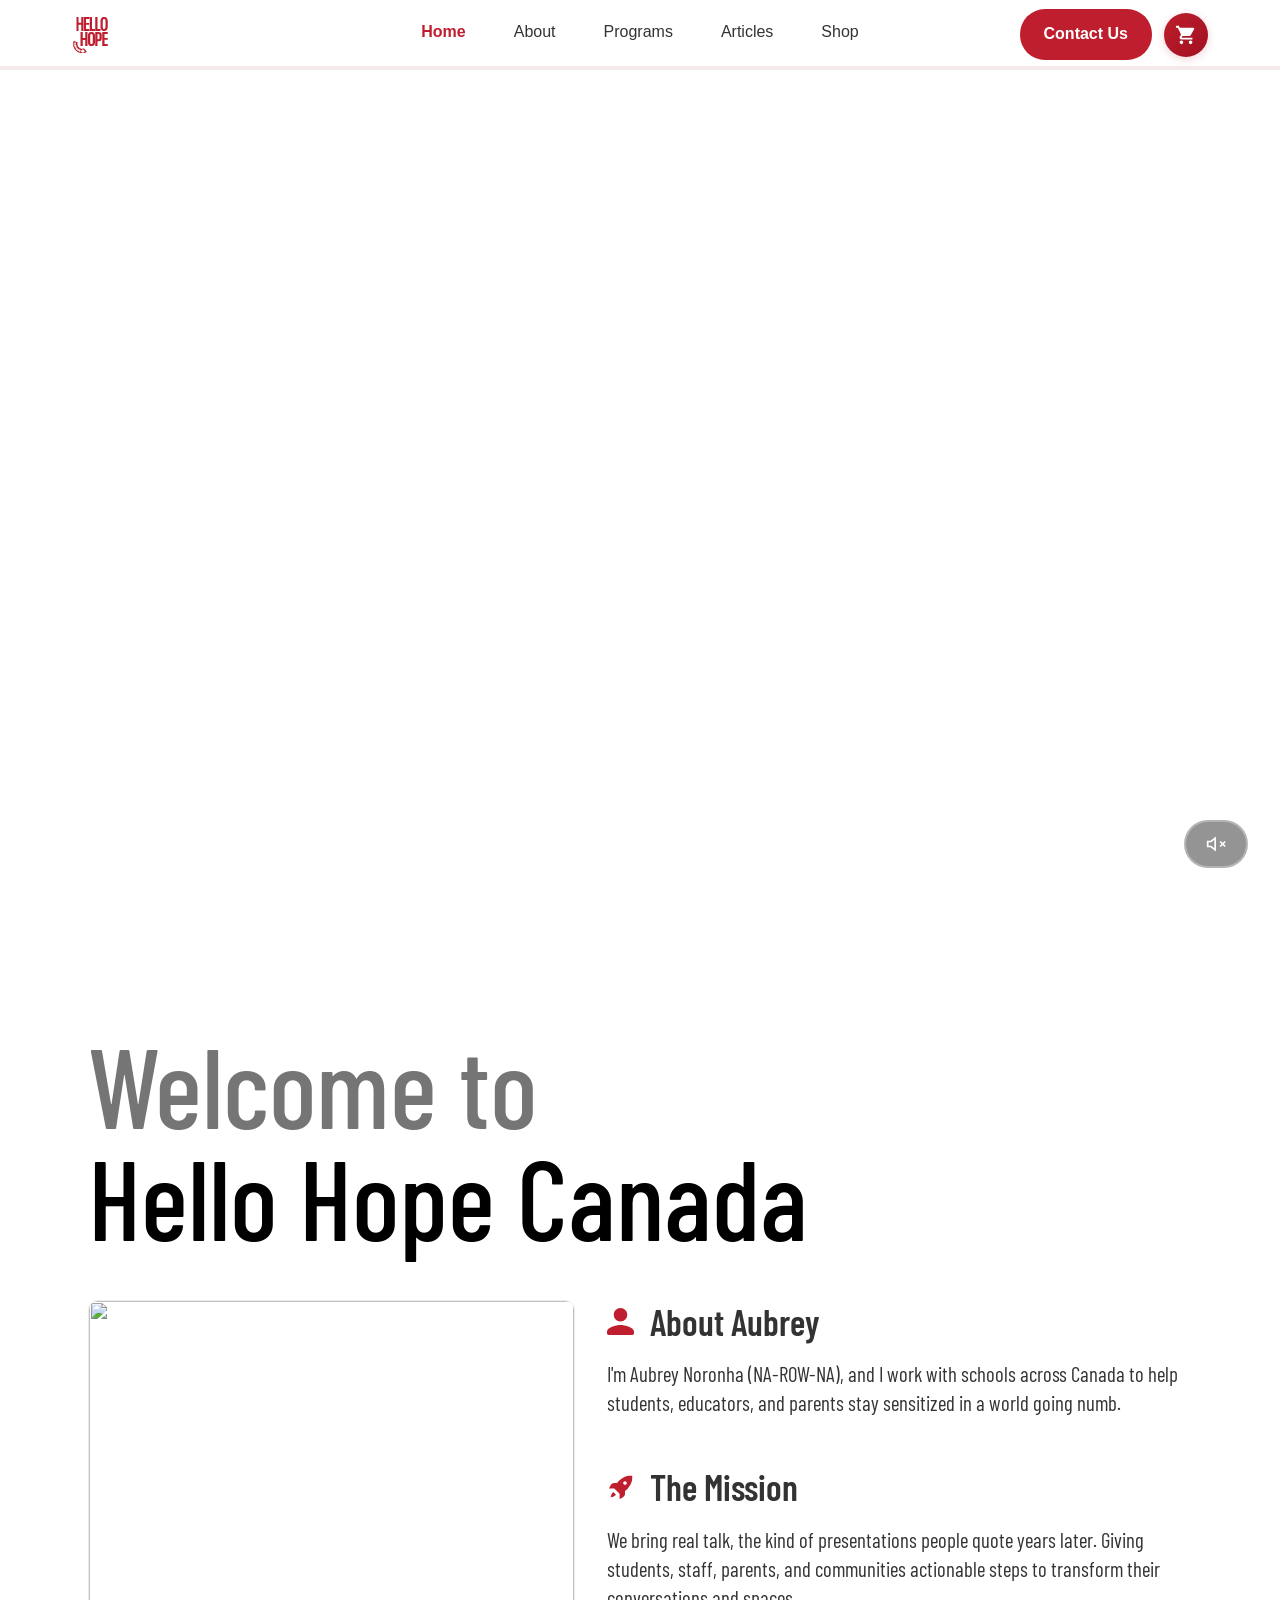
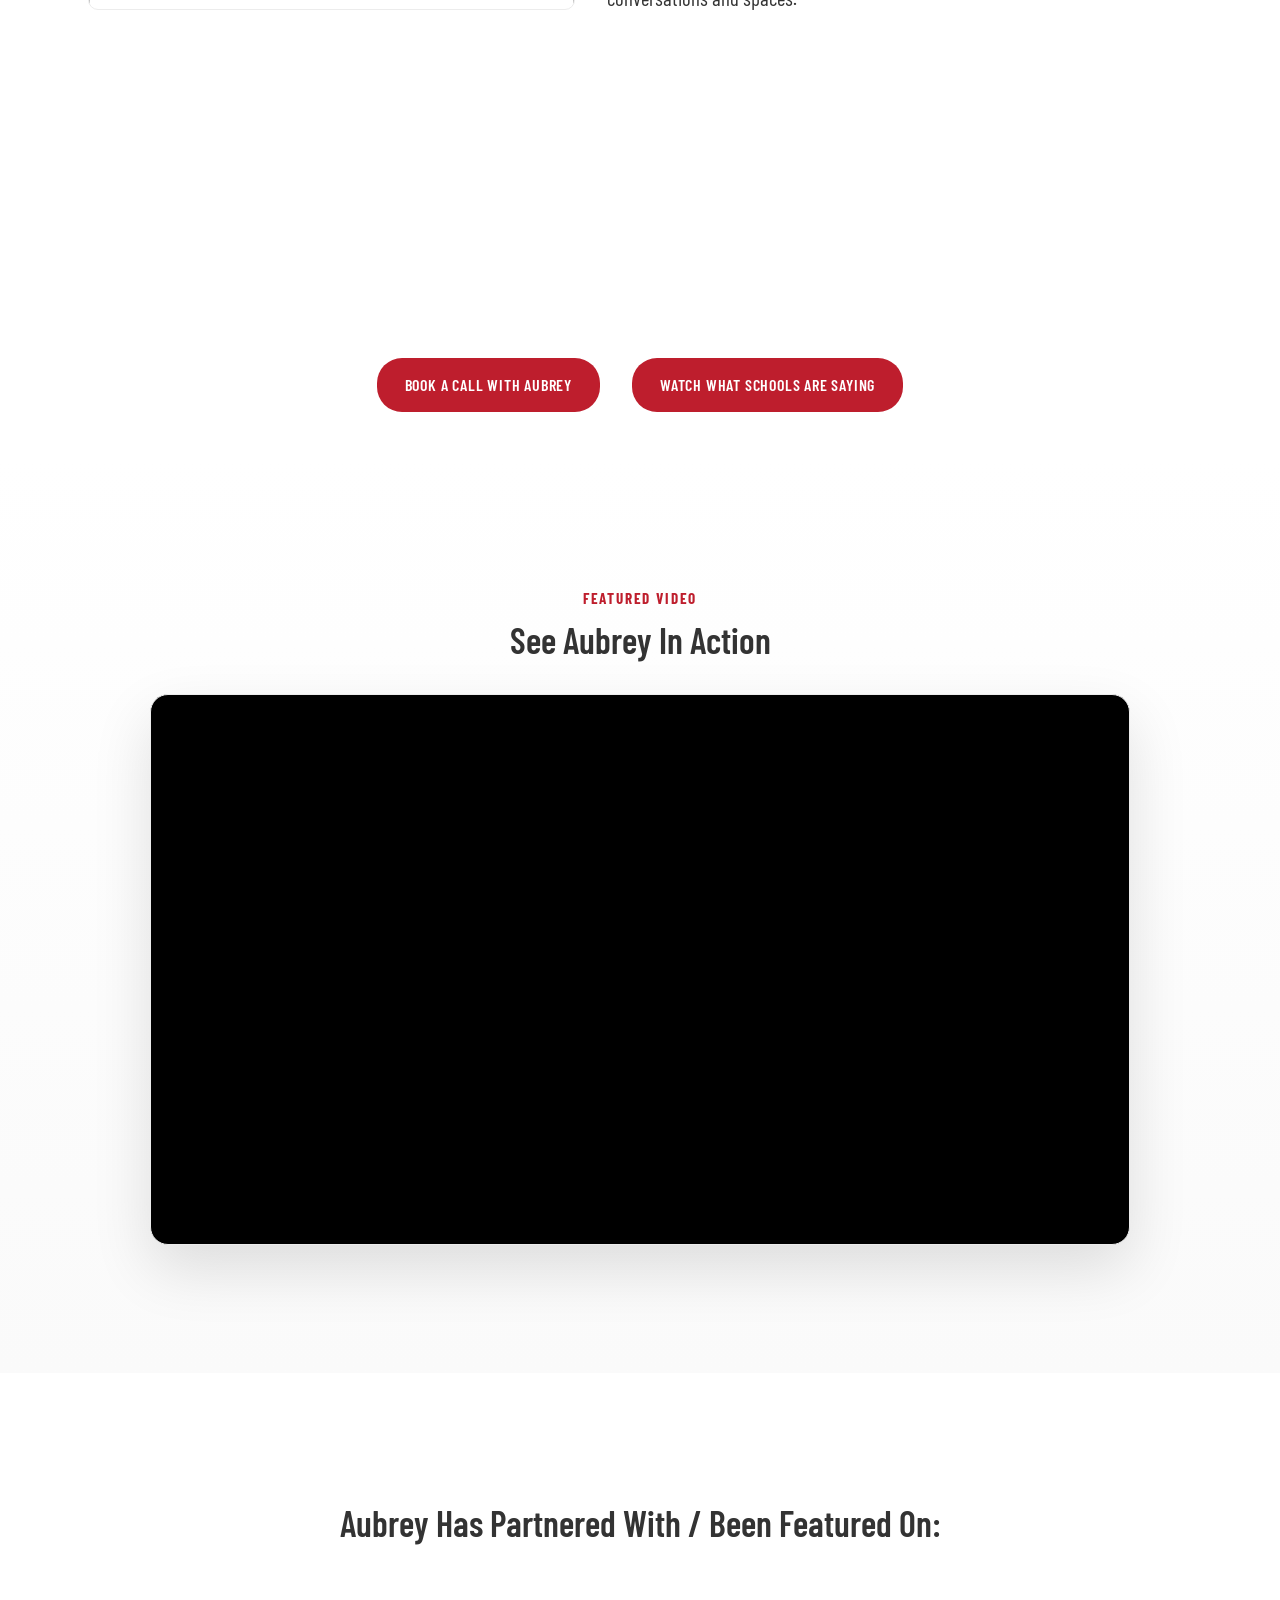
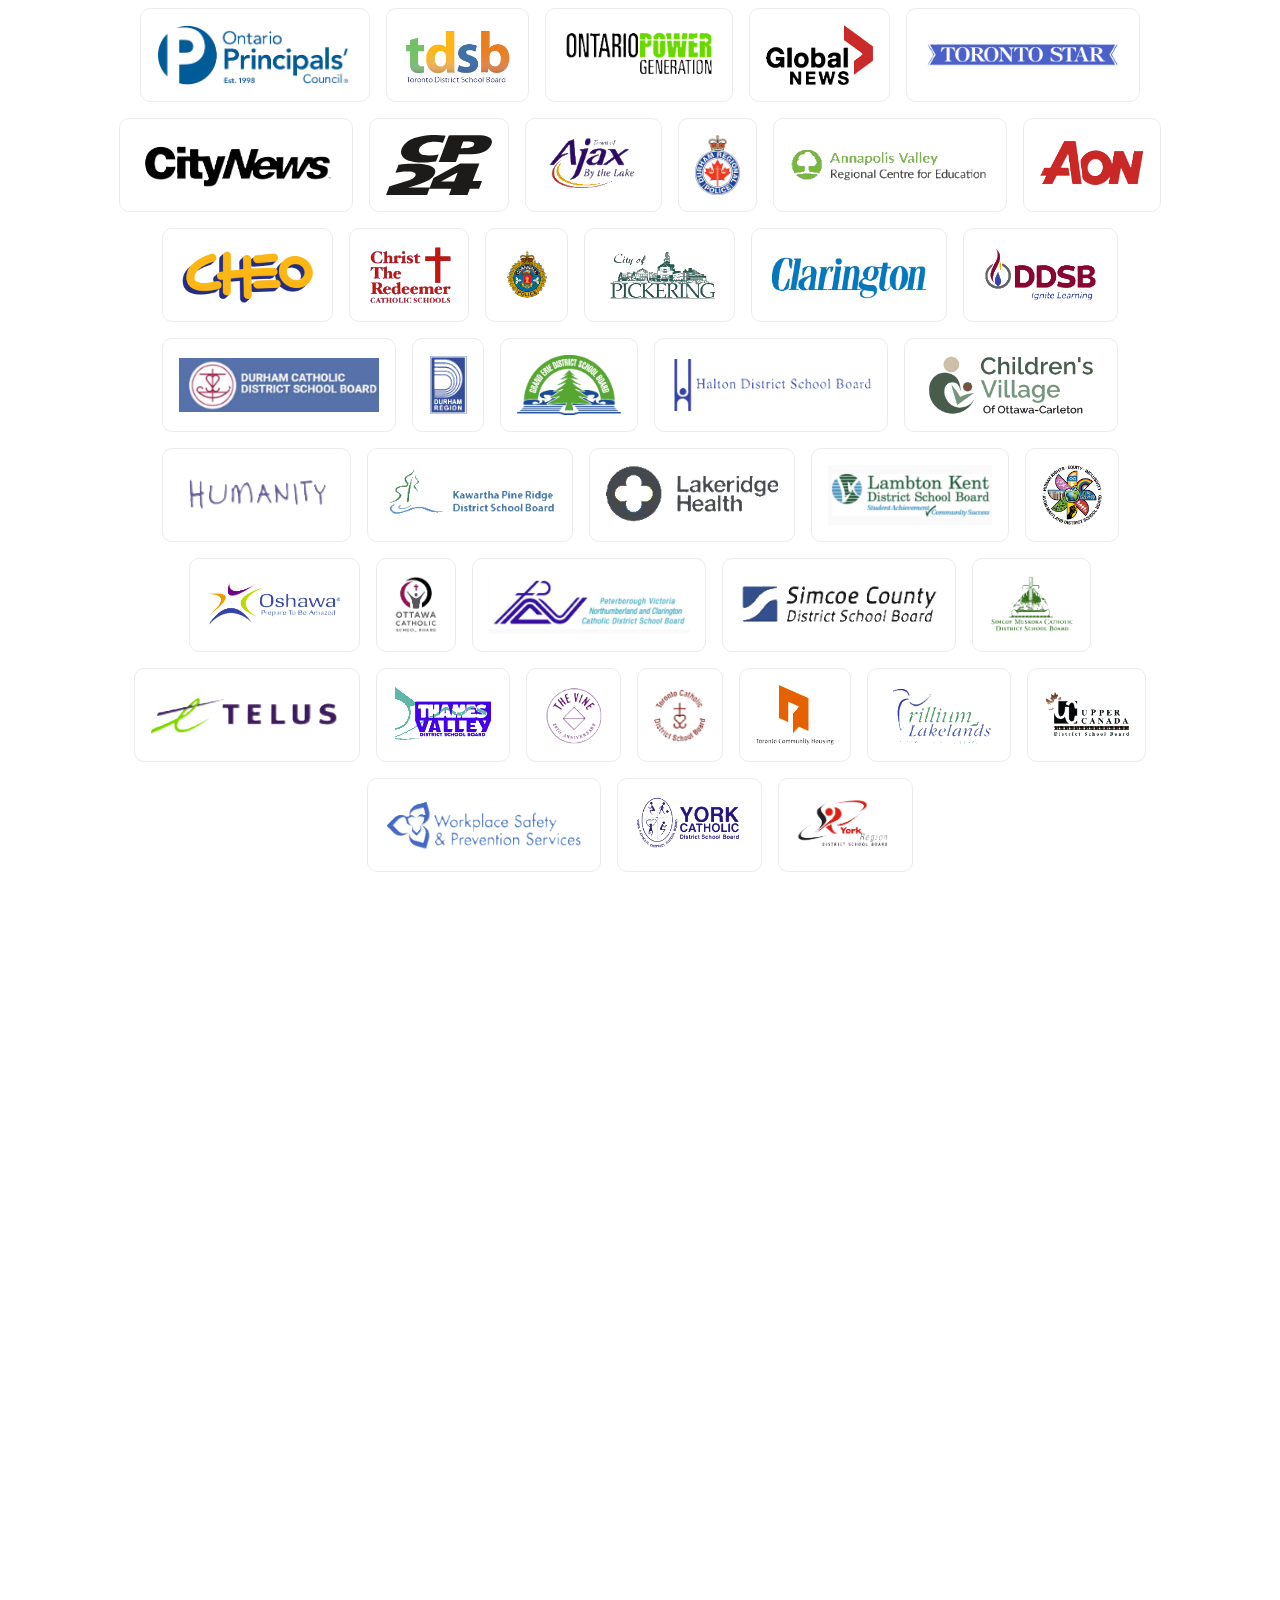
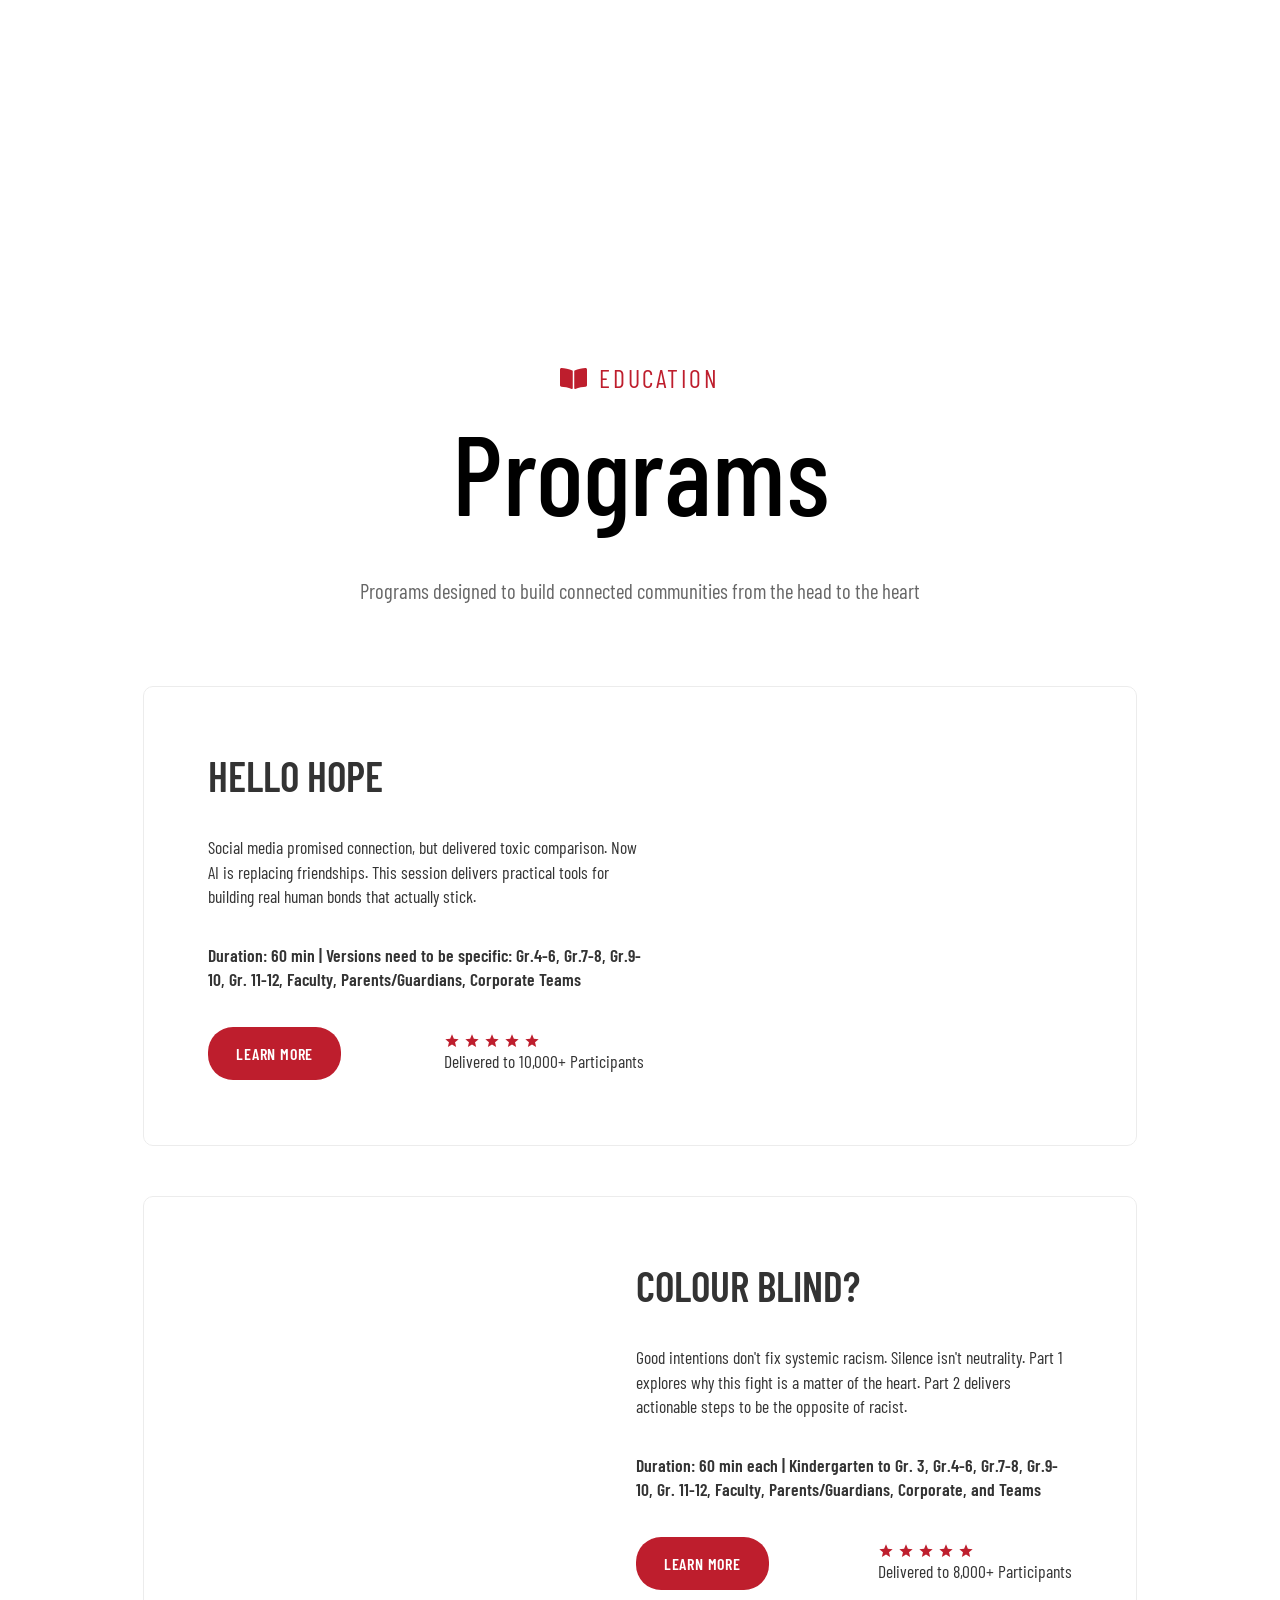
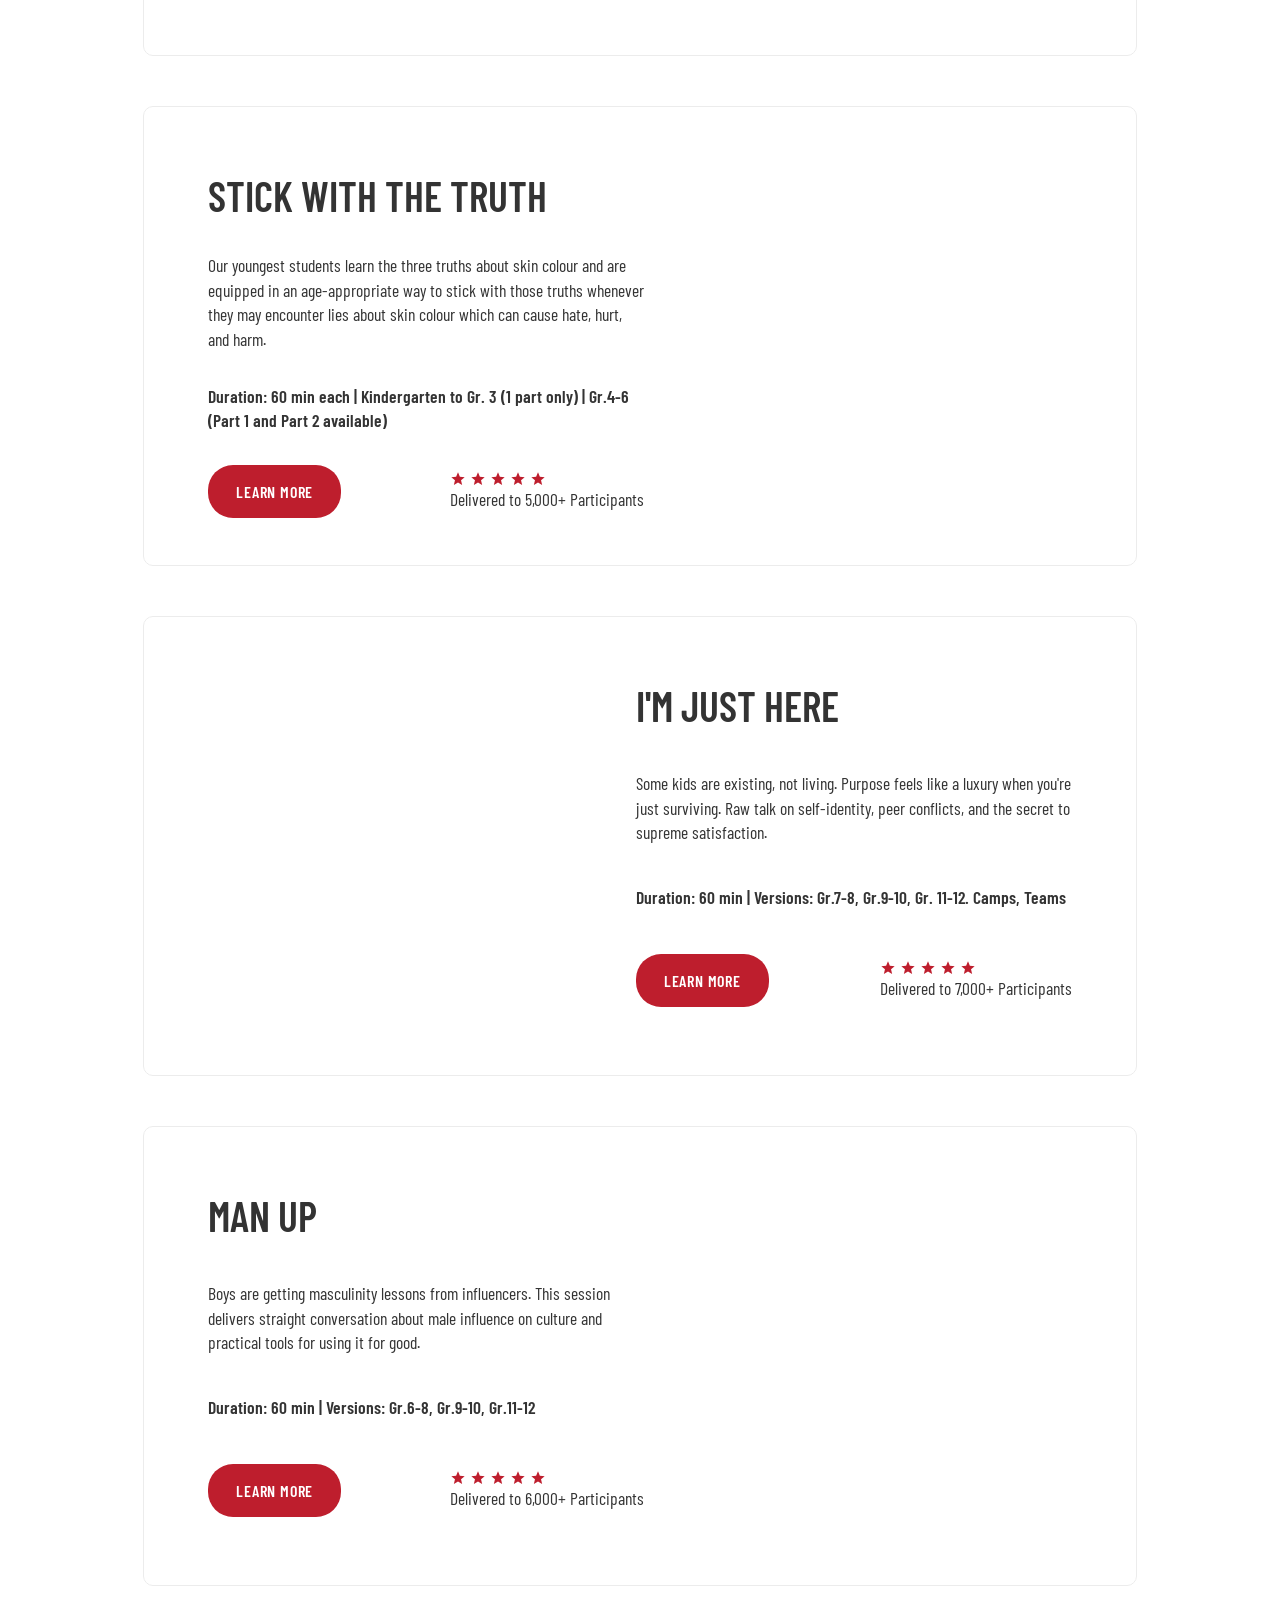
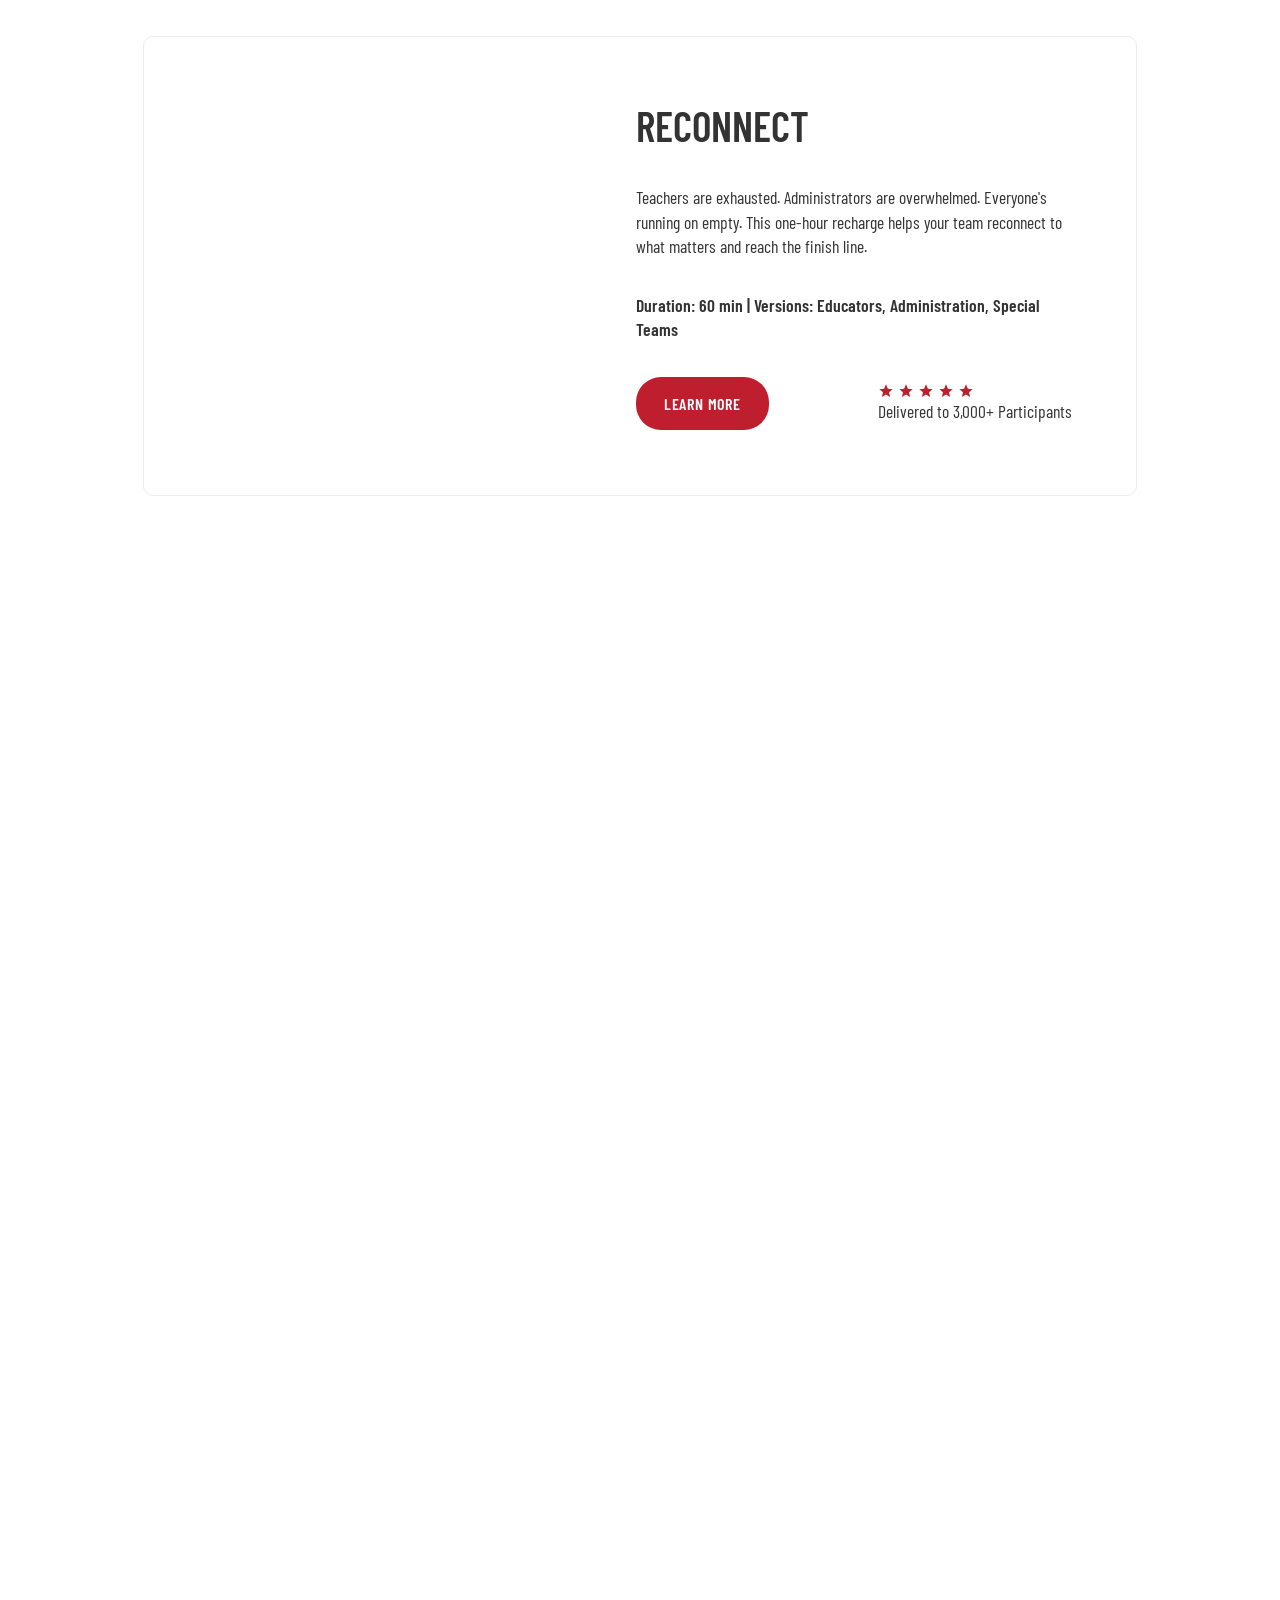
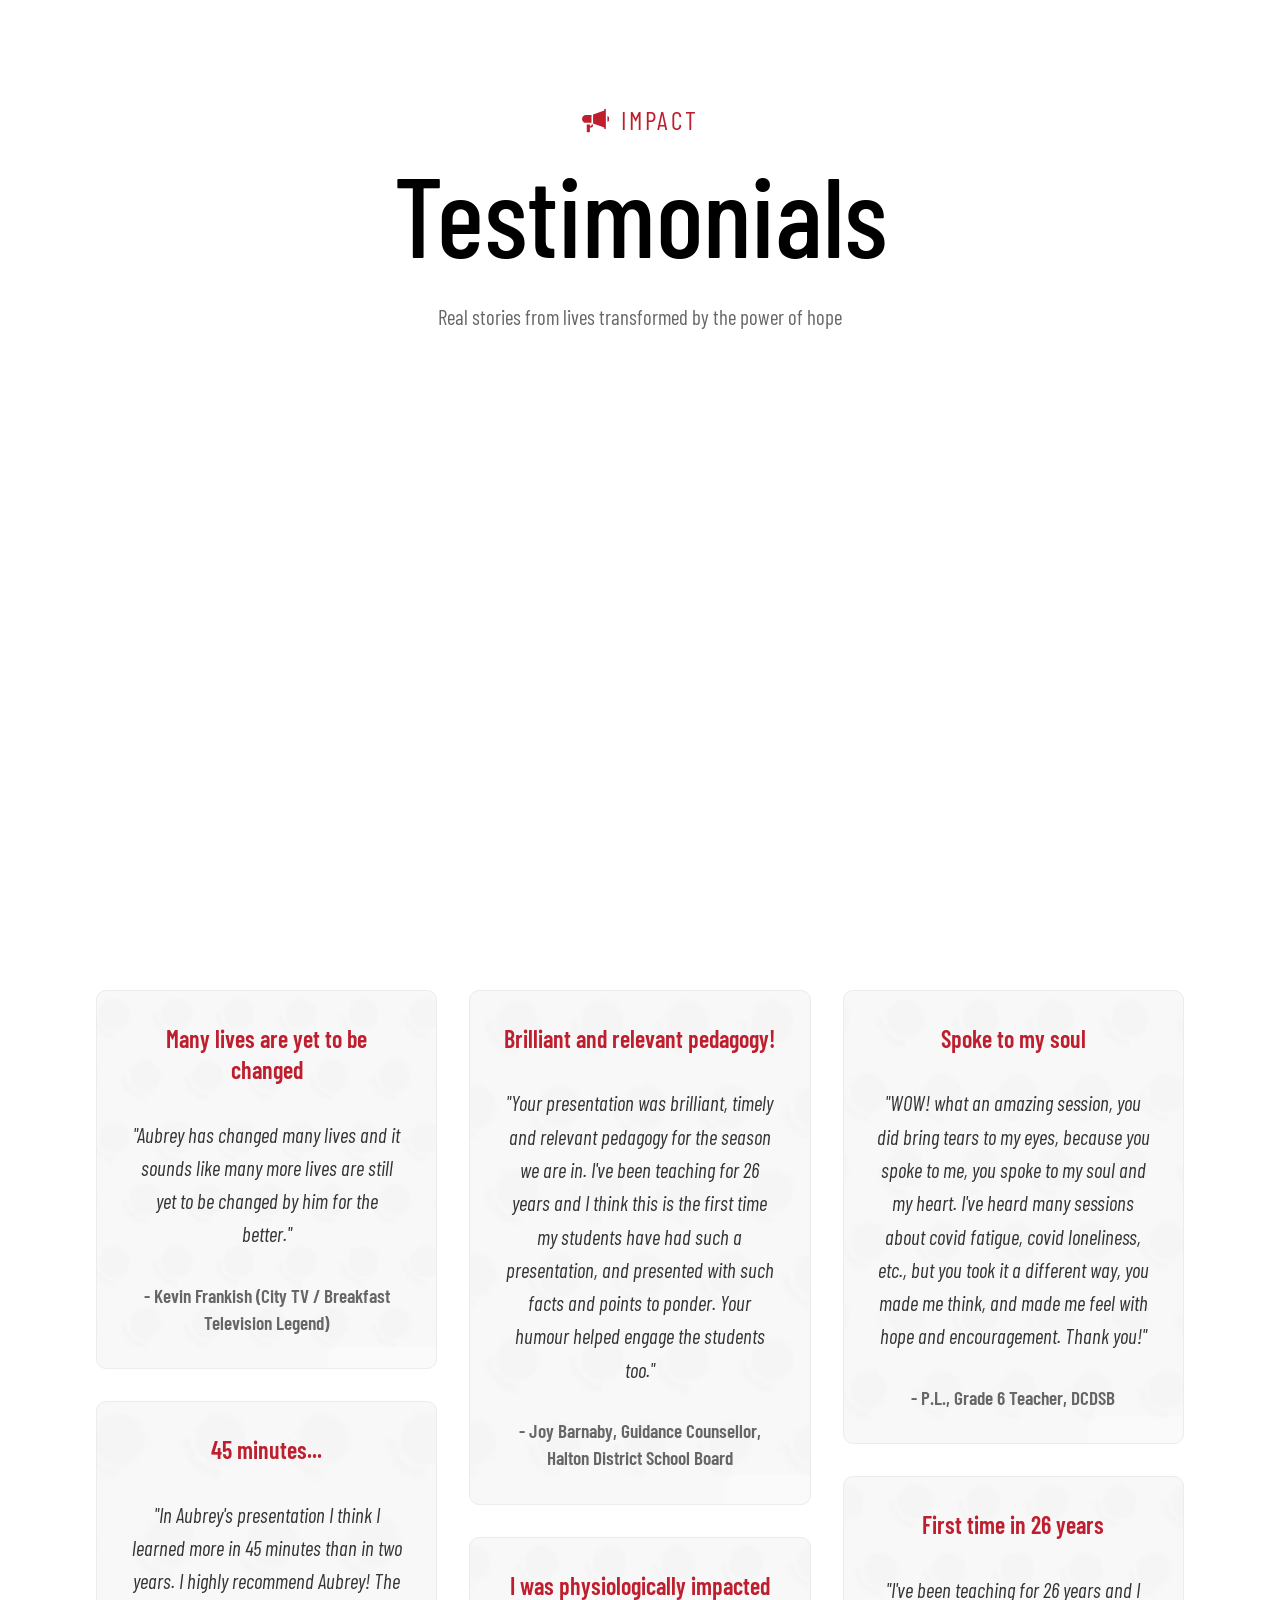
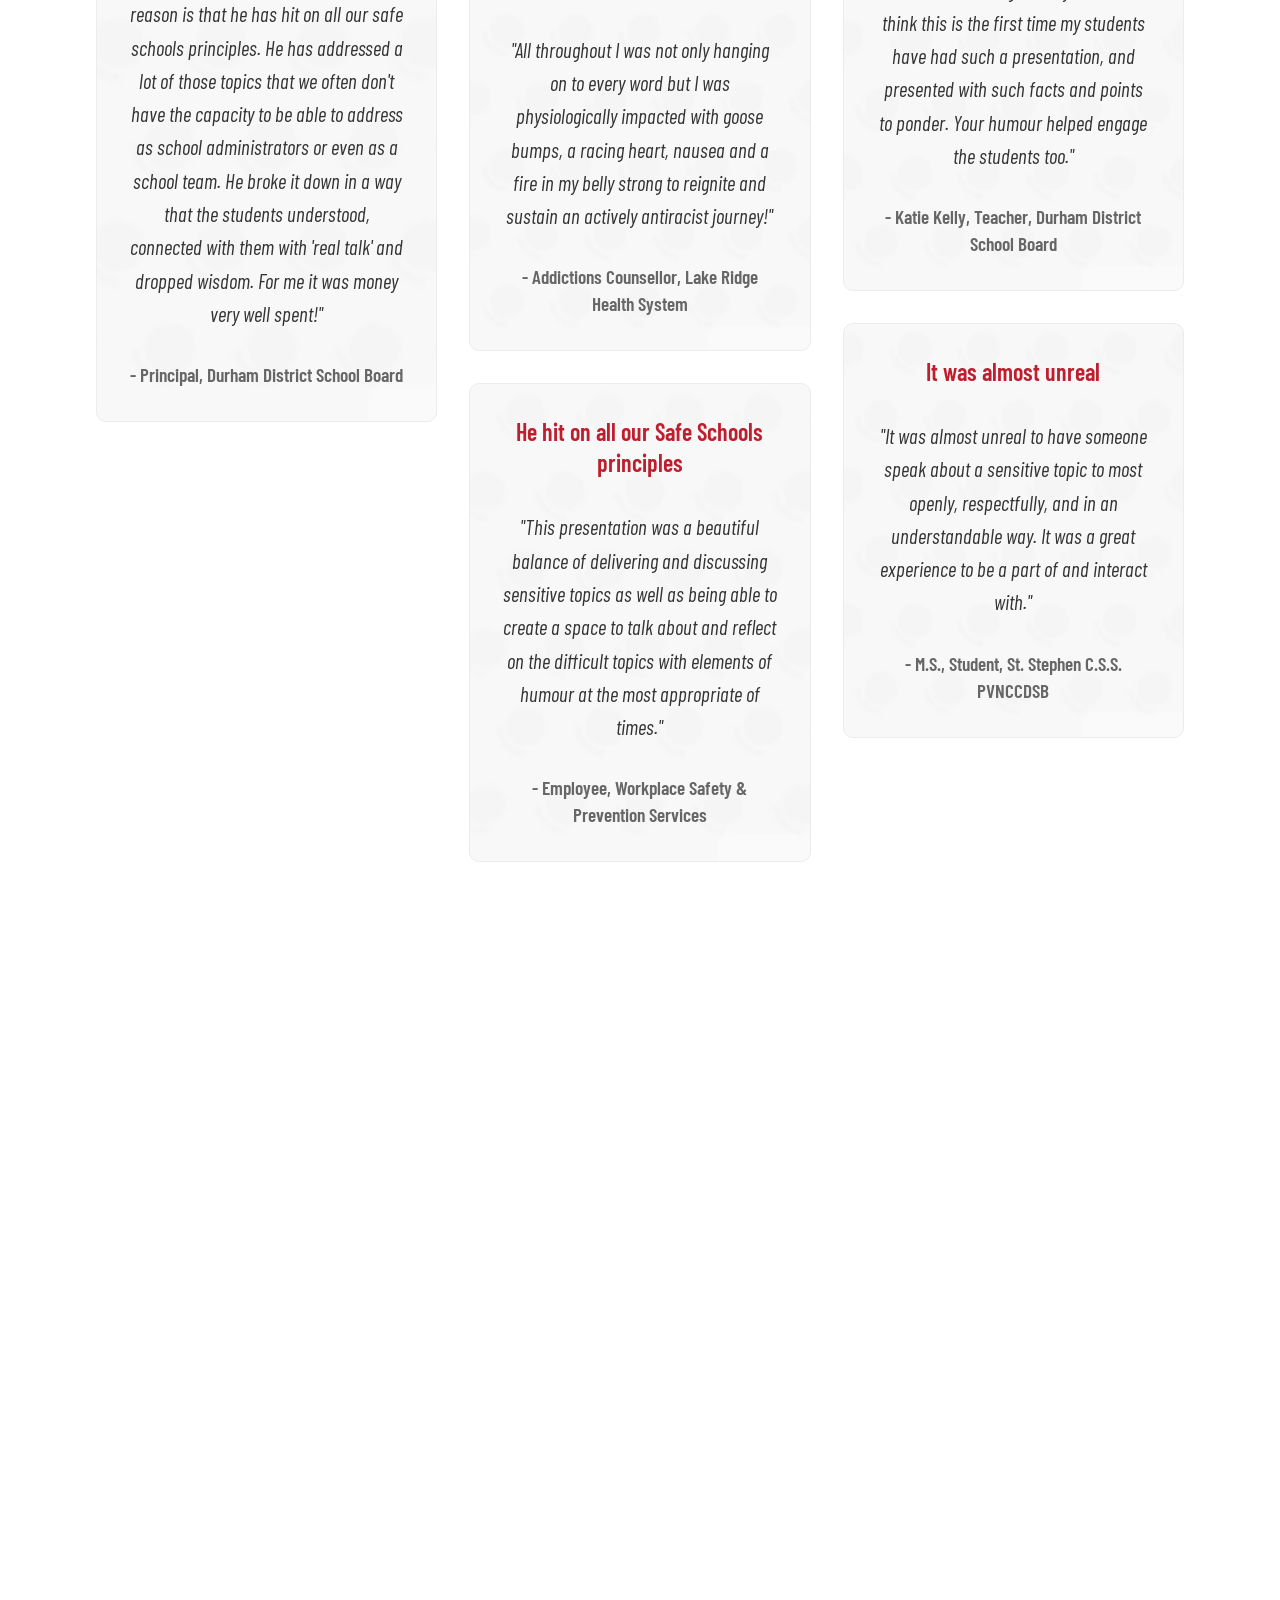
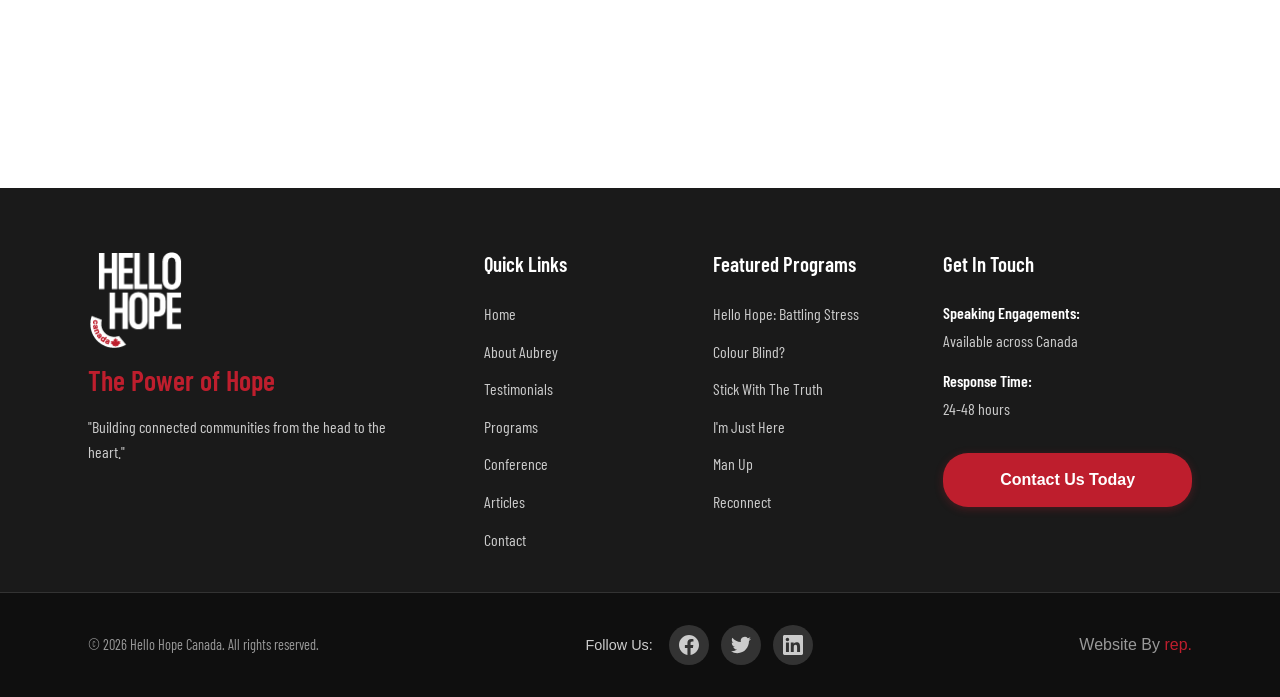
==== index.html @ 32b7ce95 "Add site files" ====
<!DOCTYPE html>
<html lang="en">
<head>
  <meta charset="UTF-8">
  <meta name="viewport" content="width=device-width, initial-scale=1.0">
  <meta name="description" content="Hello Hope Canada - Introducing as many people to the power of hope as possible through character education and safe schools programs.">
  <meta name="keywords" content="hope, character education, safe schools, youth programs, Aubrey Noronha">
  <meta name="author" content="Hello Hope Canada">
  
  <title>Hello Hope Canada - The Power of Hope</title>
  
  <!-- Google tag (gtag.js) -->
  <script async src="https://www.googletagmanager.com/gtag/js?id=G-4W2D1MV9MZ"></script>
  <script>
    window.dataLayer = window.dataLayer || [];
    function gtag(){dataLayer.push(arguments);}
    gtag('js', new Date());

    gtag('config', 'G-4W2D1MV9MZ');
  </script>

  <!-- Meta Pixel Code -->
  <script>
    !function(f,b,e,v,n,t,s)
    {if(f.fbq)return;n=f.fbq=function(){n.callMethod?
    n.callMethod.apply(n,arguments):n.queue.push(arguments)};
    if(!f._fbq)f._fbq=n;n.push=n;n.loaded=!0;n.version='2.0';
    n.queue=[];t=b.createElement(e);t.async=!0;
    t.src=v;s=b.getElementsByTagName(e)[0];
    s.parentNode.insertBefore(t,s)}(window, document,'script',
    'https://connect.facebook.net/en_US/fbevents.js');
    fbq('init', '1497149528035279');
    fbq('track', 'PageView');
  </script>
  <noscript>
    <img height="1" width="1" style="display:none" src="https://www.facebook.com/tr?id=1497149528035279&ev=PageView&noscript=1" />
  </noscript>
  <!-- End Meta Pixel Code -->
  
  <!-- Preload critical resources -->
  <link rel="preload" href="styles/main.css" as="style">
  <link rel="preload" href="scripts/main.js" as="script">

  <!-- Preload Minion Pro fonts -->
  <link rel="preload" href="fonts/minion_variable_woff/MinionPro-Regular.woff" as="font" type="font/woff" crossorigin>
  <link rel="preload" href="fonts/minion_variable_woff/MinionPro-Bold.woff" as="font" type="font/woff" crossorigin>
  
  <!-- Favicon -->
  <link rel="icon" type="image/png" sizes="32x32" href="logos/red/red_Red 36x36.png">
  <link rel="icon" type="image/png" sizes="16x16" href="logos/red/red_Red 24x24.png">
  <link rel="apple-touch-icon" sizes="180x180" href="logos/red/red_Red 180x180.png">
  
  <!-- Stylesheets -->
  <link rel="stylesheet" href="styles/reset.css">
  <link rel="stylesheet" href="styles/variables.css">
  <link rel="stylesheet" href="components/header.css">
  <link rel="stylesheet" href="styles/main.css">
  <link rel="stylesheet" href="styles/modal.css">
  <link rel="stylesheet" href="styles/cart.css">
  
  <!-- Open Graph / Facebook -->
  <meta property="og:type" content="website">
  <meta property="og:url" content="https://hellohope.ca/">
  <meta property="og:title" content="Hello Hope Canada - The Power of Hope">
  <meta property="og:description" content="Introducing as many people to the power of hope as possible through character education and safe schools programs.">
  <meta property="og:image" content="logos/red/red_Red 1080 x 1080.png">
  
  <!-- Twitter -->
  <meta property="twitter:card" content="summary_large_image">
  <meta property="twitter:url" content="https://hellohope.ca/">
  <meta property="twitter:title" content="Hello Hope Canada - The Power of Hope">
  <meta property="twitter:description" content="Introducing as many people to the power of hope as possible through character education and safe schools programs.">
  <meta property="twitter:image" content="logos/red/red_Red 1080 x 1080.png">
</head>
<body>
  <!-- Header Component - Loaded dynamically -->
  <div id="header-placeholder"></div>
    
  <section id="hero" class="hero">
    <video class="hero-video" autoplay muted loop playsinline id="heroVideo">
      <source src="https://storage.googleapis.com/hello-hope/9x16_HELLO%20HOPE%20X%20HIGHLIGHT%20REEL_Final_mobile.mp4" type="video/mp4" media="(max-width: 480px)">
      <source src="https://storage.googleapis.com/hello-hope/new_hello_hope_hero_video.mp4" type="video/mp4" media="(min-width: 481px)">
    </video>
    <button class="sound-toggle" id="soundToggle" aria-label="Toggle sound">
      <svg class="sound-icon" viewBox="0 0 24 24" fill="none" stroke="currentColor" stroke-width="2">
        <path d="M11 5L6 9H2v6h4l5 4V5z"/>
        <line x1="23" y1="9" x2="17" y2="15"/>
        <line x1="17" y1="9" x2="23" y2="15"/>
      </svg>
      <span class="sound-text">Sound Off</span>
    </button>
  </section>

  <section id="aubrey" class="aubrey">
    <div class="section_container">
      <div class="section_title">
        <!-- <div class="section_subtitle">
          <div class="subtitle_header">
            <svg class="subtitle_icon" viewBox="0 0 24 24" fill="currentColor">
              <path d="M12 2C13.1 2 14 2.9 14 4C14 5.1 13.1 6 12 6C10.9 6 10 5.1 10 4C10 2.9 10.9 2 12 2ZM21 9V7L15 7V9C15 10.1 14.1 11 13 11V19C13 20.1 13.9 21 15 21H17C18.1 21 19 20.1 19 19V11C17.9 11 17 10.1 17 9ZM7 9C7 10.1 6.1 11 5 11V19C5 20.1 5.9 21 7 21H9C10.1 21 11 20.1 11 19V11C9.9 11 9 10.1 9 9V7H3V9H7Z"/>
            </svg>
            <span class="subtitle_word">SPEAKER</span>
          </div>
        </div> -->
        <h1><span style="color: #757575;">Welcome to </span><br>Hello Hope Canada</h1>
        <!-- <p class="subtitle_description">Inspiring hope through authentic storytelling and connection</p> -->
      </div>
      <div class="aubrey_description">
        <img src="https://storage.googleapis.com/hello-hope/Aubrey%20Noronha.jpg" alt="" class="aubrey_image">
        <div class="aubrey_text_area">
          <div class="aubrey_about_us">
              <div class="aubrey_title"><svg class="pattern" width="16px" height="16px" viewBox="0 0 16 16" version="1.1" xmlns="http://www.w3.org/2000/svg" xmlns:xlink="http://www.w3.org/1999/xlink"><g id="Icons" stroke="none" stroke-width="1" fill="none" fill-rule="evenodd"><g id="Rounded" transform="translate(-138.000000, -4102.000000)"><g id="Social" transform="translate(100.000000, 4044.000000)"><g id="-Round-/-Social-/-person" transform="translate(34.000000, 54.000000)"><g><polygon id="Path" points="0 0 24 0 24 24 0 24"></polygon><path d="M12,12 C14.21,12 16,10.21 16,8 C16,5.79 14.21,4 12,4 C9.79,4 8,5.79 8,8 C8,10.21 9.79,12 12,12 Z M12,14 C9.33,14 4,15.34 4,18 L4,19 C4,19.55 4.45,20 5,20 L19,20 C19.55,20 20,19.55 20,19 L20,18 C20,15.34 14.67,14 12,14 Z" id="🔹-Icon-Color" fill="currentColor"></path></g></g></g></g></g></svg><h2>About Aubrey</h2></div>
              <p>I'm Aubrey Noronha (NA-ROW-NA), and I work with schools across Canada to help students, educators, and parents stay sensitized in a world going numb.</p>
          </div>
          <div class="aubrey_about_us">
              <div class="aubrey_title"><svg class="pattern" version="1.1" xmlns="http://www.w3.org/2000/svg" xmlns:xlink="http://www.w3.org/1999/xlink" width="15px" height="15px" viewBox="0 0 15 15"><path fill="currentColor" id="path7143" d="M12.5547,1c-2.1441,0-5.0211,1.471-6.9531,4H4C2.8427,5,2.1794,5.8638,1.7227,6.7773L1.1113,8h1.4434H4l1.5,1.5L7,11v1.4453v1.4434l1.2227-0.6113C9.1362,12.8206,10,12.1573,10,11V9.3984c2.529-1.932,4-4.809,4-6.9531V1H12.5547z M10,4c0.5523,0,1,0.4477,1,1l0,0c0,0.5523-0.4477,1-1,1l0,0C9.4477,6,9,5.5523,9,5v0C9,4.4477,9.4477,4,10,4L10,4z M3.5,10L3,10.5C2.2778,11.2222,2,13,2,13s1.698-0.198,2.5-1L5,11.5L3.5,10z"/></svg><h2>The Mission</h2></div>
              <p>We bring real talk, the kind of presentations people quote years later. Giving students, staff, parents, and communities actionable steps to transform their conversations and spaces.</p>
          </div>
        </div>
      </div>
      
      <!-- Stats Section -->
      <div class="aubrey_stats">
        <div class="stat_box">
          <div class="stat_number" data-target="1000">0</div>
          <div class="stat_label">Sessions Delivered</div>
        </div>
        <div class="stat_box">
          <div class="stat_number" data-target="220000">0</div>
          <div class="stat_label">Students Inspired</div>
        </div>
        <div class="stat_box">
          <div class="stat_number" data-target="2000">0</div>
          <div class="stat_label">Reviews from Professionals, Students, and Parents</div>
        </div>
      </div>
      
      <div class="aubrey_buttons">
        <a href="/contact" class="aubrey_btn book_session_btn">Book A Call With Aubrey</a>
        <a href="/testimonials" class="aubrey_btn testimonials_btn">Watch What Schools Are Saying</a>
      </div>
    </div>
  </section>

  <section class="featured_video_section" aria-labelledby="featured-video-title">
    <div class="section_container">
      <div class="featured_video_card">
        <div class="featured_video_text">
          <p class="featured_video_kicker">Featured Video</p>
          <h2 id="featured-video-title">See Aubrey In Action</h2>
        </div>
        <div class="featured_video_embed">
          <iframe
            src="https://www.youtube.com/embed/ZTqyHC9VkQ8"
            title="Aubrey featured video"
            allow="accelerometer; autoplay; clipboard-write; encrypted-media; gyroscope; picture-in-picture; web-share"
            allowfullscreen>
          </iframe>
        </div>
      </div>
    </div>
  </section>

  <section class="partners_section">
    <div class="section_container">
            <div class="organizations_section">
        <h2 class="organizations_title">Aubrey Has Partnered With / Been Featured On:</h2>
        <div class="organizations_grid">
          <div class="org_logo"><img src="media/orgs/OPC.png" alt="OPC"></div>
          <div class="org_logo"><img src="media/orgs/tdsb.png" alt="TDSB"></div>
          <div class="org_logo"><img src="media/orgs/opg.png" alt="OPG"></div>
          <div class="org_logo"><img src="media/orgs/global_news.png" alt="Global News"></div>
          <div class="org_logo"><img src="media/orgs/toronto_star.png" alt="Toronto Star"></div>
          <div class="org_logo"><img src="media/orgs/city_news.png" alt="City News"></div>
          <div class="org_logo"><img src="media/orgs/CP24_black_logo.svg" alt="CP24"></div>
          <div class="org_logo"><img src="media/orgs/ajax.png" alt="Ajax"></div>
          <div class="org_logo"><img src="media/orgs/durham-regional-police-service-logo.png" alt="Durham Regional Police"></div>
          <div class="org_logo"><img src="media/orgs/annapolis.png" alt="Annapolis"></div>
          <div class="org_logo"><img src="media/orgs/aod.png" alt="AOD"></div>
          <div class="org_logo"><img src="media/orgs/cheo_logo.png" alt="CHEO"></div>
          <div class="org_logo"><img src="media/orgs/christ_redeemer.png" alt="Christ Redeemer"></div>
          <div class="org_logo"><img src="media/orgs/cornwall_police.png" alt="Cornwall Police"></div>
          <div class="org_logo"><img src="media/orgs/city_of_pickering.png" alt="City of Pickering"></div>
          <div class="org_logo"><img src="media/orgs/clarington.png" alt="Clarington"></div>
          <div class="org_logo"><img src="media/orgs/ddsb.png" alt="DDSB"></div>
          <div class="org_logo"><img src="media/orgs/durham_catholic.png" alt="Durham Catholic"></div>
          <div class="org_logo"><img src="media/orgs/durham_region.png" alt="Durham Region"></div>
          <div class="org_logo"><img src="media/orgs/grand_erie.png" alt="Grand Erie"></div>
          <div class="org_logo"><img src="media/orgs/halton.png" alt="Halton"></div>
          <div class="org_logo"><img src="media/orgs/childrens_village.png" alt="Childrens Village"></div>
          <div class="org_logo"><img src="media/orgs/humanity.png" alt="Humanity"></div>
          <div class="org_logo"><img src="media/orgs/kawartha.png" alt="Kawartha"></div>
          <div class="org_logo"><img src="media/orgs/lakeridge_health.png" alt="Lakeridge Health"></div>
          <div class="org_logo"><img src="media/orgs/lambton.png" alt="Lambton"></div>
          <div class="org_logo"><img src="media/orgs/avon_maitland.jpeg" alt="Avon Maitland"></div>
          <div class="org_logo"><img src="media/orgs/oshawa_be_amazed.png" alt="Oshawa Be Amazed"></div>
          <div class="org_logo"><img src="media/orgs/ottawa_catholic.png" alt="Ottawa Catholic"></div>
          <div class="org_logo"><img src="media/orgs/peterborough.png" alt="Peterborough"></div>
          <div class="org_logo"><img src="media/orgs/simcoe_county.png" alt="Simcoe County"></div>
          <div class="org_logo"><img src="media/orgs/simcoe_muskoka.png" alt="Simcoe Muskoka"></div>
          <div class="org_logo"><img src="media/orgs/telus.png" alt="Telus"></div>
          <div class="org_logo"><img src="media/orgs/thames.png" alt="Thames"></div>
          <div class="org_logo"><img src="media/orgs/the_vine.png" alt="The Vine"></div>
          <div class="org_logo"><img src="media/orgs/toronto_catholic.png" alt="Toronto Catholic"></div>
          <div class="org_logo"><img src="media/orgs/toronto_community_housing.png" alt="Toronto Community Housing"></div>
          <div class="org_logo"><img src="media/orgs/trillium.png" alt="Trillium"></div>
          <div class="org_logo"><img src="media/orgs/upper_canada.png" alt="Upper Canada"></div>
          <div class="org_logo"><img src="media/orgs/workplace_safety.png" alt="Workplace Safety"></div>
          <div class="org_logo"><img src="media/orgs/york_catholic.png" alt="York Catholic"></div>
          <div class="org_logo"><img src="media/orgs/york_region.png" alt="York Region"></div>
        </div>
      </div>
    </div>
  </section>

  <section class="stock_image"></section>

  <section id="programs" class="programs">
    <div class="section_container">
      <div class="section_title">
        <div class="section_subtitle">
          <div class="subtitle_header">
            <svg class="pattern" xmlns="http://www.w3.org/2000/svg" viewBox="0 0 576 512"><path fill="currentColor" d="M542.22 32.05c-54.8 3.11-163.72 14.43-230.96 55.59-4.64 2.84-7.27 7.89-7.27 13.17v363.87c0 11.55 12.63 18.85 23.28 13.49 69.18-34.82 169.23-44.32 218.7-46.92 16.89-.89 30.02-14.43 30.02-30.66V62.75c.01-17.71-15.35-31.74-33.77-30.7zM264.73 87.64C197.5 46.48 88.58 35.17 33.78 32.05 15.36 31.01 0 45.04 0 62.75V400.6c0 16.24 13.13 29.78 30.02 30.66 49.49 2.6 149.59 12.11 218.77 46.95 10.62 5.35 23.21-1.94 23.21-13.46V100.63c0-5.29-2.62-10.14-7.27-12.99z"/></svg>
            <span class="subtitle_word">EDUCATION</span>
          </div>
        </div>
        <h1>Programs</h1>
        <p class="subtitle_description"> Programs designed to build connected communities from the head to the heart</p>
      </div>
      <div class="program_cards">
        <div class="program_card card_1">
          <div class="card_text">
            <div class="program_description">
                <img src="https://storage.googleapis.com/hello-hope/youssef-naddam-iJ2IG8ckCpA-unsplash.jpg" alt="" class="program_img">
                <h2>HELLO HOPE</h2>
                <!-- <h3>Battling Loneliness, Isolation, and the Other Things That Can Weigh Us Down</h3> -->
                <!-- <h3>BATTLING LONELINESS</h3>  -->
                            <p>Social media promised connection, but delivered toxic comparison. Now AI is replacing friendships. This session delivers practical tools for building real human bonds that actually stick.
</p>
                <p class="program_versions">Duration: 60 min | Versions need to be specific: Gr.4-6, Gr.7-8, Gr.9-10, Gr. 11-12, Faculty, Parents/Guardians, Corporate Teams</p>
                <div class="button_reviews">
                  <a href="#" class="enroll_btn" data-program="hello-hope">Learn More</a>
                  <p><span class="star-rating">
                    <svg class="star" viewBox="0 0 24 24" fill="currentColor">
                      <path d="M12,17.27L18.18,21L16.54,13.97L22,9.24L14.81,8.62L12,2L9.19,8.62L2,9.24L7.46,13.97L5.82,21L12,17.27Z"/>
                    </svg>
                    <svg class="star" viewBox="0 0 24 24" fill="currentColor">
                      <path d="M12,17.27L18.18,21L16.54,13.97L22,9.24L14.81,8.62L12,2L9.19,8.62L2,9.24L7.46,13.97L5.82,21L12,17.27Z"/>
                    </svg>
                    <svg class="star" viewBox="0 0 24 24" fill="currentColor">
                      <path d="M12,17.27L18.18,21L16.54,13.97L22,9.24L14.81,8.62L12,2L9.19,8.62L2,9.24L7.46,13.97L5.82,21L12,17.27Z"/>
                    </svg>
                    <svg class="star" viewBox="0 0 24 24" fill="currentColor">
                      <path d="M12,17.27L18.18,21L16.54,13.97L22,9.24L14.81,8.62L12,2L9.19,8.62L2,9.24L7.46,13.97L5.82,21L12,17.27Z"/>
                    </svg>
                    <svg class="star" viewBox="0 0 24 24" fill="currentColor">
                      <path d="M12,17.27L18.18,21L16.54,13.97L22,9.24L14.81,8.62L12,2L9.19,8.62L2,9.24L7.46,13.97L5.82,21L12,17.27Z"/>
                    </svg>
                  </span> Delivered to 10,000+ Participants</p>
                </div>
            </div>
          </div>
        </div>
        <div class="program_card card_2">
          <div class="card_text">
            <div class="program_description">
                <img src="https://storage.googleapis.com/hello-hope/IMG_0787.jpeg" alt="" class="program_img">
                <h2>COLOUR BLIND?</h2>
                <!-- <h3>"Not Racist" Is Not Enough</h3> -->
                 <!-- WHY BEING 'NOT RACIST' IS NOT ENOUGH -->
                            <p>Good intentions don't fix systemic racism. Silence isn't neutrality. Part 1 explores why this fight is a matter of the heart. Part 2 delivers actionable steps to be the opposite of racist.</p>
                <p class="program_versions">Duration: 60 min each | Kindergarten to Gr. 3, Gr.4-6, Gr.7-8, Gr.9-10, Gr. 11-12, Faculty, Parents/Guardians, Corporate, and Teams</p>
                <div class="button_reviews">
                  <a href="#" class="enroll_btn" data-program="colour-blind">Learn More</a>
                  <p><span class="star-rating">
                    <svg class="star" viewBox="0 0 24 24" fill="currentColor">
                      <path d="M12,17.27L18.18,21L16.54,13.97L22,9.24L14.81,8.62L12,2L9.19,8.62L2,9.24L7.46,13.97L5.82,21L12,17.27Z"/>
                    </svg>
                    <svg class="star" viewBox="0 0 24 24" fill="currentColor">
                      <path d="M12,17.27L18.18,21L16.54,13.97L22,9.24L14.81,8.62L12,2L9.19,8.62L2,9.24L7.46,13.97L5.82,21L12,17.27Z"/>
                    </svg>
                    <svg class="star" viewBox="0 0 24 24" fill="currentColor">
                      <path d="M12,17.27L18.18,21L16.54,13.97L22,9.24L14.81,8.62L12,2L9.19,8.62L2,9.24L7.46,13.97L5.82,21L12,17.27Z"/>
                    </svg>
                    <svg class="star" viewBox="0 0 24 24" fill="currentColor">
                      <path d="M12,17.27L18.18,21L16.54,13.97L22,9.24L14.81,8.62L12,2L9.19,8.62L2,9.24L7.46,13.97L5.82,21L12,17.27Z"/>
                    </svg>
                    <svg class="star" viewBox="0 0 24 24" fill="currentColor">
                      <path d="M12,17.27L18.18,21L16.54,13.97L22,9.24L14.81,8.62L12,2L9.19,8.62L2,9.24L7.46,13.97L5.82,21L12,17.27Z"/>
                    </svg>
                  </span>Delivered to 8,000+ Participants</p>
                </div>
            </div>
          </div>
        </div>
        <div class="program_card card_3">
          <div class="card_text">
            <div class="program_description">
                <img src="https://storage.googleapis.com/hello-hope/IMG_3993-min.JPG" alt="" class="program_img">
                <h2>STICK WITH THE TRUTH</h2>
                            <p>Our youngest students learn the three truths about skin colour and are equipped in an age-appropriate way to stick with those truths whenever they may encounter lies about skin colour which can cause hate, hurt, and harm.</p>
                <p class="program_versions">Duration: 60 min each  |  Kindergarten to Gr. 3 (1 part only)  |  Gr.4-6 (Part 1 and Part 2 available)</p>
                <div class="button_reviews">
                  <a href="#" class="enroll_btn" data-program="stick-truth">Learn More</a>
                  <p><span class="star-rating">
                    <svg class="star" viewBox="0 0 24 24" fill="currentColor">
                      <path d="M12,17.27L18.18,21L16.54,13.97L22,9.24L14.81,8.62L12,2L9.19,8.62L2,9.24L7.46,13.97L5.82,21L12,17.27Z"/>
                    </svg>
                    <svg class="star" viewBox="0 0 24 24" fill="currentColor">
                      <path d="M12,17.27L18.18,21L16.54,13.97L22,9.24L14.81,8.62L12,2L9.19,8.62L2,9.24L7.46,13.97L5.82,21L12,17.27Z"/>
                    </svg>
                    <svg class="star" viewBox="0 0 24 24" fill="currentColor">
                      <path d="M12,17.27L18.18,21L16.54,13.97L22,9.24L14.81,8.62L12,2L9.19,8.62L2,9.24L7.46,13.97L5.82,21L12,17.27Z"/>
                    </svg>
                    <svg class="star" viewBox="0 0 24 24" fill="currentColor">
                      <path d="M12,17.27L18.18,21L16.54,13.97L22,9.24L14.81,8.62L12,2L9.19,8.62L2,9.24L7.46,13.97L5.82,21L12,17.27Z"/>
                    </svg>
                    <svg class="star" viewBox="0 0 24 24" fill="currentColor">
                      <path d="M12,17.27L18.18,21L16.54,13.97L22,9.24L14.81,8.62L12,2L9.19,8.62L2,9.24L7.46,13.97L5.82,21L12,17.27Z"/>
                    </svg>
                  </span>Delivered to 5,000+ Participants</p>
                </div>
            </div>
          </div>
        </div>
        <div class="program_card card_4">
          <div class="card_text">
            <div class="program_description">
                <img src="https://storage.googleapis.com/hello-hope/jesus-rodriguez-NcWNzEAD7Fs-unsplash.jpg" alt="" class="program_img">
                <h2>I'M JUST HERE</h2>
                <!-- <h3>What Am I Doing? Whats The Point? Where Can I Go?</h3> -->
                <!-- : WHAT'S THE POINT? -->
                            <p>Some kids are existing, not living. Purpose feels like a luxury when you're just surviving. Raw talk on self-identity, peer conflicts, and the secret to supreme satisfaction.</p>
                <p class="program_versions">Duration: 60 min | Versions: Gr.7-8, Gr.9-10, Gr. 11-12. Camps, Teams</p>
                <div class="button_reviews">
                  <a href="#" class="enroll_btn" data-program="just-here">Learn More</a>
                  <p><span class="star-rating">
                    <svg class="star" viewBox="0 0 24 24" fill="currentColor">
                      <path d="M12,17.27L18.18,21L16.54,13.97L22,9.24L14.81,8.62L12,2L9.19,8.62L2,9.24L7.46,13.97L5.82,21L12,17.27Z"/>
                    </svg>
                    <svg class="star" viewBox="0 0 24 24" fill="currentColor">
                      <path d="M12,17.27L18.18,21L16.54,13.97L22,9.24L14.81,8.62L12,2L9.19,8.62L2,9.24L7.46,13.97L5.82,21L12,17.27Z"/>
                    </svg>
                    <svg class="star" viewBox="0 0 24 24" fill="currentColor">
                      <path d="M12,17.27L18.18,21L16.54,13.97L22,9.24L14.81,8.62L12,2L9.19,8.62L2,9.24L7.46,13.97L5.82,21L12,17.27Z"/>
                    </svg>
                    <svg class="star" viewBox="0 0 24 24" fill="currentColor">
                      <path d="M12,17.27L18.18,21L16.54,13.97L22,9.24L14.81,8.62L12,2L9.19,8.62L2,9.24L7.46,13.97L5.82,21L12,17.27Z"/>
                    </svg>
                    <svg class="star" viewBox="0 0 24 24" fill="currentColor">
                      <path d="M12,17.27L18.18,21L16.54,13.97L22,9.24L14.81,8.62L12,2L9.19,8.62L2,9.24L7.46,13.97L5.82,21L12,17.27Z"/>
                    </svg>
                  </span>Delivered to 7,000+ Participants</p>
                </div>
            </div>
          </div>
        </div>
        <div class="program_card card_5">
          <div class="card_text">
            <div class="program_description">
                <img src="https://storage.googleapis.com/hello-hope/pexels-ron-lach-10646545%20(1).jpg" alt="" class="program_img">
                <h2>MAN UP</h2>
                <!-- : BEING A REAL MAN IN UNREAL TIMES -->
                            <p>Boys are getting masculinity lessons from influencers. This session delivers straight conversation about male influence on culture and practical tools for using it for good.</p>
                <p class="program_versions">Duration: 60 min | Versions: Gr.6-8, Gr.9-10, Gr.11-12</p>
                <div class="button_reviews">
                  <a href="#" class="enroll_btn" data-program="man-up">Learn More</a>
                  <p><span class="star-rating">
                    <svg class="star" viewBox="0 0 24 24" fill="currentColor">
                      <path d="M12,17.27L18.18,21L16.54,13.97L22,9.24L14.81,8.62L12,2L9.19,8.62L2,9.24L7.46,13.97L5.82,21L12,17.27Z"/>
                    </svg>
                    <svg class="star" viewBox="0 0 24 24" fill="currentColor">
                      <path d="M12,17.27L18.18,21L16.54,13.97L22,9.24L14.81,8.62L12,2L9.19,8.62L2,9.24L7.46,13.97L5.82,21L12,17.27Z"/>
                    </svg>
                    <svg class="star" viewBox="0 0 24 24" fill="currentColor">
                      <path d="M12,17.27L18.18,21L16.54,13.97L22,9.24L14.81,8.62L12,2L9.19,8.62L2,9.24L7.46,13.97L5.82,21L12,17.27Z"/>
                    </svg>
                    <svg class="star" viewBox="0 0 24 24" fill="currentColor">
                      <path d="M12,17.27L18.18,21L16.54,13.97L22,9.24L14.81,8.62L12,2L9.19,8.62L2,9.24L7.46,13.97L5.82,21L12,17.27Z"/>
                    </svg>
                    <svg class="star" viewBox="0 0 24 24" fill="currentColor">
                      <path d="M12,17.27L18.18,21L16.54,13.97L22,9.24L14.81,8.62L12,2L9.19,8.62L2,9.24L7.46,13.97L5.82,21L12,17.27Z"/>
                    </svg>
                  </span>Delivered to 6,000+ Participants</p>
                </div>
            </div>
          </div>
        </div>
        <div class="program_card card_6">
          <div class="card_text">
            <div class="program_description">
                <img src="https://storage.googleapis.com/hello-hope/premium_photo-1759573977820-58a3fce3fd1f.avif" alt="" class="program_img">
                <h2>RECONNECT</h2>
                            <p>Teachers are exhausted. Administrators are overwhelmed. Everyone's running on empty. This one-hour recharge helps your team reconnect to what matters and reach the finish line.</p>
                <p class="program_versions">Duration: 60 min | Versions: Educators, Administration, Special Teams</p>
                <div class="button_reviews">
                  <a href="#" class="enroll_btn" data-program="reconnect">Learn More</a>
                  <p><span class="star-rating">
                    <svg class="star" viewBox="0 0 24 24" fill="currentColor">
                      <path d="M12,17.27L18.18,21L16.54,13.97L22,9.24L14.81,8.62L12,2L9.19,8.62L2,9.24L7.46,13.97L5.82,21L12,17.27Z"/>
                    </svg>
                    <svg class="star" viewBox="0 0 24 24" fill="currentColor">
                      <path d="M12,17.27L18.18,21L16.54,13.97L22,9.24L14.81,8.62L12,2L9.19,8.62L2,9.24L7.46,13.97L5.82,21L12,17.27Z"/>
                    </svg>
                    <svg class="star" viewBox="0 0 24 24" fill="currentColor">
                      <path d="M12,17.27L18.18,21L16.54,13.97L22,9.24L14.81,8.62L12,2L9.19,8.62L2,9.24L7.46,13.97L5.82,21L12,17.27Z"/>
                    </svg>
                    <svg class="star" viewBox="0 0 24 24" fill="currentColor">
                      <path d="M12,17.27L18.18,21L16.54,13.97L22,9.24L14.81,8.62L12,2L9.19,8.62L2,9.24L7.46,13.97L5.82,21L12,17.27Z"/>
                    </svg>
                    <svg class="star" viewBox="0 0 24 24" fill="currentColor">
                      <path d="M12,17.27L18.18,21L16.54,13.97L22,9.24L14.81,8.62L12,2L9.19,8.62L2,9.24L7.46,13.97L5.82,21L12,17.27Z"/>
                    </svg>
                  </span>Delivered to 3,000+ Participants</p>
                </div>
            </div>
          </div>
        </div>
      </div>
    </div>
  </section>

  <section class="stock_image2"></section>

    <section id="testimonials" class="testimonials">
    <div class="section_container">
      <div class="section_title">
        <div class="section_subtitle">
          <div class="subtitle_header">
            <svg class="pattern" id="Capa_1" enable-background="new 0 0 512 512" height="512" viewBox="0 0 512 512" width="512" xmlns="http://www.w3.org/2000/svg"><path fill="currentColor" d="m437 421c8.291 0 15-6.709 15-15v-360c0-8.291-6.709-15-15-15s-15 6.709-15 15v19.42l-212 74.883v171.394l212 74.883v19.42c0 8.291 6.709 15 15 15z"/><path fill="currentColor" d="m90 331v135c0 8.291 6.709 15 15 15h30c8.291 0 15-6.709 15-15v-75h15c24.814 0 45-20.186 45-45v-15h-30v15c0 8.276-6.724 15-15 15h-15v-30z"/><path fill="currentColor" d="m503.709 182.582-21.709-10.854v108.545l21.709-10.854c5.083-2.55 8.291-7.735 8.291-13.419v-60c0-5.684-3.208-10.869-8.291-13.418z"/><path fill="currentColor" d="m75 301h105v-150h-105c-41.353 0-75 33.647-75 75s33.647 75 75 75z"/></svg>
            <span class="subtitle_word">IMPACT</span>
          </div>
        </div>
        <h1>Testimonials</h1>
        <p class="subtitle_description">Real stories from lives transformed by the power of hope</p>
      </div>
      <div id="testimonial_video" class="testimonial_video">
        <iframe width="560" height="315" src="https://www.youtube.com/embed/Ea2bV0FaVeE" title="YouTube video player" frameborder="0" allow="accelerometer; autoplay; clipboard-write; encrypted-media; gyroscope; picture-in-picture; web-share" allowfullscreen></iframe>
      </div>
      <div class="testimonials_grid">
        <div class="testimonial_card">
          <div class="testimonial_content">
            <h3 class="testimonial_title">Many lives are yet to be changed</h3>
            <p class="testimonial_text">"Aubrey has changed many lives and it sounds like many more lives are still yet to be changed by him for the better."</p>
            <p class="testimonial_author">- Kevin Frankish (City TV / Breakfast Television Legend)</p>
          </div>
        </div>
        <div class="testimonial_card">
          <div class="testimonial_content">
            <h3 class="testimonial_title">45 minutes...</h3>
            <p class="testimonial_text">"In Aubrey's presentation I think I learned more in 45 minutes than in two years. I highly recommend Aubrey! The reason is that he has hit on all our safe schools principles. He has addressed a lot of those topics that we often don't have the capacity to be able to address as school administrators or even as a school team. He broke it down in a way that the students understood, connected with them with 'real talk' and dropped wisdom. For me it was money very well spent!"</p>
            <p class="testimonial_author">- Principal, Durham District School Board</p>
          </div>
        </div>
        <div class="testimonial_card">
          <div class="testimonial_content">
            <h3 class="testimonial_title">Brilliant and relevant pedagogy!</h3>
            <p class="testimonial_text">"Your presentation was brilliant, timely and relevant pedagogy for the season we are in. I've been teaching for 26 years and I think this is the first time my students have had such a presentation, and presented with such facts and points to ponder. Your humour helped engage the students too."</p>
            <p class="testimonial_author">- Joy Barnaby, Guidance Counsellor, Halton District School Board</p>
          </div>
        </div>
        <div class="testimonial_card">
          <div class="testimonial_content">
            <h3 class="testimonial_title">I was physiologically impacted</h3>
            <p class="testimonial_text">"All throughout I was not only hanging on to every word but I was physiologically impacted with goose bumps, a racing heart, nausea and a fire in my belly strong to reignite and sustain an actively antiracist journey!"</p>
            <p class="testimonial_author">- Addictions Counsellor, Lake Ridge Health System</p>
          </div>
        </div>
        <div class="testimonial_card">
          <div class="testimonial_content">
            <h3 class="testimonial_title">He hit on all our Safe Schools principles</h3>
            <p class="testimonial_text">"This presentation was a beautiful balance of delivering and discussing sensitive topics as well as being able to create a space to talk about and reflect on the difficult topics with elements of humour at the most appropriate of times."</p>
            <p class="testimonial_author">- Employee, Workplace Safety & Prevention Services</p>
          </div>
        </div>
        <div class="testimonial_card">
          <div class="testimonial_content">
            <h3 class="testimonial_title">Spoke to my soul</h3>
            <p class="testimonial_text">"WOW! what an amazing session, you did bring tears to my eyes, because you spoke to me, you spoke to my soul and my heart. I've heard many sessions about covid fatigue, covid loneliness, etc., but you took it a different way, you made me think, and made me feel with hope and encouragement. Thank you!"</p>
            <p class="testimonial_author">- P.L., Grade 6 Teacher, DCDSB</p>
          </div>
        </div>
        <div class="testimonial_card">
          <div class="testimonial_content">
            <h3 class="testimonial_title">First time in 26 years</h3>
            <p class="testimonial_text">"I've been teaching for 26 years and I think this is the first time my students have had such a presentation, and presented with such facts and points to ponder. Your humour helped engage the students too."</p>
            <p class="testimonial_author">- Katie Kelly, Teacher, Durham District School Board</p>
          </div>
        </div>
        <div class="testimonial_card">
          <div class="testimonial_content">
            <h3 class="testimonial_title">It was almost unreal</h3>
            <p class="testimonial_text">"It was almost unreal to have someone speak about a sensitive topic to most openly, respectfully, and in an understandable way. It was a great experience to be a part of and interact with."</p>
            <p class="testimonial_author">- M.S., Student, St. Stephen C.S.S. PVNCCDSB</p>
          </div>
        </div>
      </div>
    </div>
  </section>

  <section class="stock_image3"></section>

  <!-- Footer Component - Loaded dynamically -->
  <div id="footer-placeholder"></div>
  <!-- EmailJS SDK -->
  <script type="text/javascript" src="https://cdn.jsdelivr.net/npm/@emailjs/browser@4/dist/email.min.js"></script>
  <script type="text/javascript">
    (function(){
      // Load EmailJS configuration from server
      fetch('/api/config')
        .then(response => response.json())
        .then(config => {
          emailjs.init({
            publicKey: config.emailjs.publicKey,
          });
        })
        .catch(error => {
          console.error('Failed to load EmailJS configuration:', error);
        });
    })();
  </script>
  
  <script src="components/header.js"></script>
  <script src="components/footer.js"></script>
  <script src="scripts/cart.js"></script>
  <script src="scripts/cart-modal.js"></script>
  <script src="scripts/main.js"></script>
  <script src="scripts/program-modal.js"></script>
  
  <!-- Cart Modal -->
  <div id="cart-modal" class="cart-modal">
    <div class="cart-modal-overlay"></div>
    <div class="cart-modal-content">
      <div class="cart-modal-header">
        <h2>
          <svg viewBox="0 0 24 24" fill="currentColor">
            <path d="M17,18C15.89,18 15,18.89 15,20A2,2 0 0,0 17,22A2,2 0 0,0 19,20C19,18.89 18.1,18 17,18M1,2V4H3L6.6,11.59L5.24,14.04C5.09,14.32 5,14.65 5,15A2,2 0 0,0 7,17H19V15H7.42A0.25,0.25 0 0,1 7.17,14.75C7.17,14.7 7.18,14.66 7.2,14.63L8.1,13H15.55C16.3,13 16.96,12.58 17.3,11.97L20.88,5.5C20.95,5.34 21,5.17 21,5A1,1 0 0,0 20,4H5.21L4.27,2M7,18C5.89,18 5,18.89 5,20A2,2 0 0,0 7,22A2,2 0 0,0 9,20C9,18.89 8.1,18 7,18Z"/>
          </svg>
          Your Cart
        </h2>
        <button id="close-cart" class="close-cart" aria-label="Close cart">
          <svg viewBox="0 0 24 24" fill="currentColor">
            <path d="M19,6.41L17.59,5L12,10.59L6.41,5L5,6.41L10.59,12L5,17.59L6.41,19L12,13.41L17.59,19L19,17.59L13.41,12L19,6.41Z"/>
          </svg>
        </button>
      </div>

      <div id="cart-items" class="cart-items">
        <!-- Cart items will be dynamically inserted here -->
      </div>

      <div class="cart-footer">
        <div class="cart-total">
          <span>Subtotal:</span>
          <span id="cart-subtotal">$0.00</span>
        </div>
        <div id="paypal-button-container" style="margin-top: 1.5rem;"></div>
        <button id="checkout-button" class="btn-checkout" style="display: none;">
          <svg viewBox="0 0 24 24" fill="currentColor">
            <path d="M8.59,16.58L13.17,12L8.59,7.41L10,6L16,12L10,18L8.59,16.58Z"/>
          </svg>
          Proceed to Checkout
        </button>
        <p class="checkout-note">Secure payment processed by PayPal</p>
      </div>
    </div>
  </div>
</body>
</html>
---- styles/main.css ----
/* ========================================
   GLOBAL STYLES
   ======================================== */

/* Smooth Scrolling */
html {
  scroll-behavior: smooth;
}

/* Typography */
h1, h2, h3, h4, h5, h6 {
  font-family: var(--font-primary);
  font-weight: 600;
  line-height: 1.2;
  margin-bottom: var(--space-md);
}

h1 {
  font-size: var(--text-4xl);
  color: var(--primary-color);
}

h2 {
  font-size: var(--text-3xl);
  color: var(--text-primary);
}

h3 {
  font-size: var(--text-2xl);
  color: var(--text-primary);
}

h4 {
  font-size: var(--text-xl);
  color: var(--text-secondary);
}

p {
  margin-bottom: var(--space-md);
  line-height: 1.4;
  font-family: var(--font-primary);
  font-weight: 400;
}

/* Common Section Styles */
.section_container {
  display: grid;
  grid-template-rows: auto 1fr;
  justify-items: center;
  max-width: 1200px;
  width: 100%;
  height: 100%;
  padding: 8rem 3rem 3rem 3rem; 
}

.section_subtitle {
  text-align: center;
}

.subtitle_header {
  display: flex;
  align-items: center;
  justify-content: center;
  gap: 0.75rem;
  margin-bottom: 1rem;
}

.subtitle_icon {
  width: 2rem;
  height: 2rem;
  color: var(--primary-color);
  flex-shrink: 0;
}

.subtitle_word {
  font-family: var(--font-primary);
  font-size: 1.6rem;
  font-weight: 400;
  color: var(--primary-color);
  letter-spacing: 0.1em;
  text-transform: uppercase;
}

.subtitle_description {
  font-family: var(--font-primary);
  font-size: 1.3rem;
  font-weight: 400;
  color: var(--text-secondary);
  line-height: 1.5;
  max-width: 600px;
  margin: 1rem auto 0 auto;
  text-align: center;
}

/* .section_title {
  text-align: center;
  margin-bottom: 1rem;
} */

.section_title h1 {
  font-size: 7rem;
  font-weight: 500;
  line-height: 1;
  margin: 1rem 0 3rem 0;
  color: black;
}

/* ========================================
   HERO SECTION
   ======================================== */

.hero {
  display: flex;
  justify-content: center;
  align-items: center;
  height: calc(100vh - 70px);
  background-color: transparent;
  position: relative;
  overflow: hidden;
}

.hero-video {
  position: absolute;
  top: 0;
  left: 0;
  width: 100%;
  height: 100%;
  object-fit: cover;
  z-index: -1;
  filter: brightness(0.5);
}

/* Sound Toggle Button */
.sound-toggle {
  position: absolute;
  bottom: 2rem;
  right: 2rem;
  z-index: 100;
  display: flex;
  align-items: center;
  gap: 0.5rem;
  background-color: rgba(0, 0, 0, 0.7);
  color: white;
  border: 2px solid rgba(255, 255, 255, 0.3);
  border-radius: 25px;
  padding: 0.75rem 1.25rem;
  cursor: pointer;
  transition: all 0.3s ease;
  font-family: var(--font-primary);
  font-size: 0.9rem;
  font-weight: 600;
  backdrop-filter: blur(10px);
  opacity: 0.6;
  touch-action: manipulation;
  -webkit-tap-highlight-color: transparent;
  user-select: none;
  min-width: 44px;
  min-height: 44px;
}

.sound-toggle:hover {
  background-color: rgba(0, 0, 0, 0.85);
  border-color: rgba(255, 255, 255, 0.5);
  transform: translateY(-2px);
}

.sound-toggle:active {
  transform: scale(0.95);
  background-color: rgba(0, 0, 0, 0.85);
}

.sound-toggle.active {
  background-color: rgba(190, 30, 45, 0.8);
  border-color: var(--primary-color);
}

.sound-icon {
  width: 20px;
  height: 20px;
  flex-shrink: 0;
}

.sound-text {
  white-space: nowrap;
  display: none;
}

.sound-toggle.hidden {
  opacity: 0;
  pointer-events: none;
  transform: translateY(10px);
}

/* Hero Section Media Queries */
@media (max-width: 480px) {
  .hero-video {
    object-fit: cover;
    object-position: center;
  }
}

@media (max-width: 767px) {
  .hero-logo {
    width: 250px;
    height: 250px;
  }
  
  .sound-toggle {
    bottom: 1rem;
    right: 1rem;
    padding: 0.625rem 1rem;
    font-size: 0.85rem;
  }
  
  .sound-icon {
    width: 18px;
    height: 18px;
  }
}

@media (min-width: 768px) and (max-width: 1023px) {
  .hero-logo {
    width: 300px;
    height: 300px;
  }
}

@media (max-width: 480px) {
  .hero-logo {
    width: 200px;
    height: 200px;
  }
}

/* ========================================
   AUBREY SECTION
   ======================================== */

.aubrey {
  display: flex;
  justify-content: center;
  align-items: center;
  /* height: calc(100vh - 70px); */
  background-color: rgb(255, 255, 255);
  top: 70px;
  z-index: 1010;
}

.aubrey .section_title {
  margin-right: auto;
}

.aubrey h1 {
  text-align: left;
  margin: 0 auto 0 0;
}

.aubrey_text_area {
  display: flex;
  flex-direction: column;
  gap: 2rem;
  height: inherit;
}

.pattern {
  height: 27px;
  width: 27px;
  color: var(--primary-color);
}

.aubrey .section_container {
  display: grid;
  grid-template-rows: auto auto auto;
  gap: 3rem;
}

.aubrey_image {
  border-radius: 10px;
  height: inherit;
  max-height: 400px;
  width: 100%;
  border: 1px solid #ececec;
  object-fit: cover;
}

.aubrey_description {
  display: grid;
  grid-template-columns: 1fr 1.2fr;
  height: 310px;
  gap: 2rem;
}

.aubrey_title {
  display: flex;
  align-items: center;
  gap: 1rem;
  margin-bottom: 1rem;
}

.aubrey_title h2 {
  margin: 0;
}

.aubrey_description p {
  border-radius: 10px;
  height: 100%;
  font-size: 1.3rem;
}

/* Aubrey Buttons */
.aubrey_buttons {
  display: flex;
  justify-content: center;
  align-items: center;
  gap: 2rem;
  width: 100%;
  margin-top: 1rem;
}

.aubrey_btn {
  background: linear-gradient(90deg, black 50%, var(--primary-color) 50%);
  background-size: 200% 100%;
  background-position: 100% 0;
  color: white;
  padding: 0.875rem 1.75rem;
  border: none;
  border-radius: 25px;
  font-family: var(--font-primary);
  font-size: 1rem;
  font-weight: 600;
  cursor: pointer;
  transition: background-position 0.3s ease, transform 0.3s ease;
  /* box-shadow: 0 2px 8px rgba(190, 30, 45, 0.2); */
  text-decoration: none;
  text-transform: uppercase;
  letter-spacing: 0.05em;
  text-align: center;
  display: inline-block;
}

.aubrey_btn:hover {
  background-position: 0 0;
  transform: translateY(-2px);
  /* box-shadow: 0 4px 12px rgba(190, 30, 45, 0.3); */
  color: white;
  text-decoration: none;
}

.aubrey_btn:active {
  transform: translateY(0);
}

.aubrey_btn:focus {
  outline: none;
  /* box-shadow: 0 0 0 3px rgba(190, 30, 45, 0.3); */
}

/* Aubrey Stats Section */
.aubrey_stats {
  display: grid;
  grid-template-columns: repeat(3, 1fr);
  gap: 2rem;
  width: 100%;
  margin-top: 1rem;
}

.stat_box {
  background-image: url('../logos/pattern/light_gray_hello_hope_patterns.png');
  background-size: cover;
  background-repeat: no-repeat;
  background-position: center;
  border: 1px solid #ececec;
  border-radius: 10px;
  padding: 2.5rem 2rem;
  text-align: center;
  display: flex;
  flex-direction: column;
  justify-content: flex-start;
  align-items: start;
  min-height: 180px;
  opacity: 0;
  transform: translateY(20px);
  transition: opacity 0.6s ease, transform 0.6s ease;
}

.stat_box.fade-in {
  opacity: 1;
  transform: translateY(0);
}

.stat_number {
  font-family: var(--font-primary);
  font-size: 4.5rem;
  font-weight: 700;
  color: var(--primary-color);
  line-height: 1;
  margin-bottom: 1rem;
  letter-spacing: -0.02em;
}

.stat_label {
  font-family: var(--font-primary);
  font-size: 1.2rem;
  font-weight: 600;
  color: var(--text-primary);
  line-height: 1.3;
  text-align: left;
}

/* Aubrey Section Media Queries */
@media (max-width: 1028px) {
    .aubrey .section_title h1 {
    font-size: 6rem
  }

    .aubrey_description {
    grid-template-columns: 1fr;
    gap: 3rem;
    height: auto;
  }
}

@media (max-width: 768px) {
  .aubrey_stats {
    grid-template-columns: 1fr;
    gap: 1.5rem;
  }

  .stat_box {
    min-height: 150px;
    padding: 2rem 1.5rem;
  }

  .stat_number {
    font-size: 3.5rem;
  }

  .stat_label {
    font-size: 1.1rem;
  }
}

@media (max-width: 767px) {

  
  .aubrey .section_container {
    /* padding: 1rem 1.5rem 2rem 1.5rem; */
    gap: 1rem;
  }
  
  .aubrey .section_title h1 {
    font-size: 5rem;
    line-height: 1.0;
    margin: 2rem 0 0 0;
    margin-bottom: 1rem;
  }
  
  .aubrey_description {
    height: auto;
    gap: 2rem;
  }
  
  .aubrey_image {
    height: 280px;
    width: 100%;
    object-fit: cover;
  }
  
  .aubrey_text_area {
    gap: 2rem;
  }
  
  .aubrey_title {
    gap: 1rem;
    margin-bottom: 1rem;
  }
  
  .pattern {
    height: 25px;
    width: 25px;
  }
  
  .aubrey_title h2 {
    font-size: 1.6rem;
    margin: 0;
  }
  
  .aubrey_description p {
    font-size: 1.1rem;
    line-height: 1.6;
    margin-bottom: 1rem;
  }
  
  .aubrey_buttons {
    gap: 1rem;
    margin-top: 1.5rem;
    flex-direction: column;
  }
  
  .aubrey_btn {
    padding: 0.75rem 1.5rem;
    font-size: 0.9rem;
    width: 100%;
    max-width: 300px;
  }
}

@media (max-width: 480px) {
  /* .aubrey {
    padding: 2.5rem 0 2rem 0;
  } */

  .aubrey .section_container {
    /* padding: 1rem 1rem 2rem 1rem; */
    gap: 2rem;
  }
  
  .aubrey .section_title h1 {
    font-size: 4rem;
    line-height: 1.0;
    margin: 1.5rem 0 0 0;
  }
  
  .aubrey_description {
    height: auto;
    gap: 1.75rem;
  }
  
  .aubrey_image {
    height: 240px;
    width: 100%;
    object-fit: cover;
  }
  
  .aubrey_text_area {
    gap: 1.75rem;
  }
  
  .aubrey_title {
    gap: 0.875rem;
    margin-bottom: 0.875rem;
  }
  
  .pattern {
    height: 26px;
    width: 26px;
  }
  
  .aubrey_title h2 {
    font-size: 1.4rem;
    margin: 0;
  }
  
  .aubrey_description p {
    font-size: 1.05rem;
    line-height: 1.55;
    margin-bottom: 0.875rem;
  }
  
  .aubrey_buttons {
    gap: 1.25rem;
    margin-top: 1rem;
  }
  
  .aubrey_btn {
    padding: 0.625rem 1.25rem;
    font-size: 0.85rem;
    letter-spacing: 0.03em;
  }
}

/* @media (max-width: 375px) {
  .aubrey .section_container {
    padding: 2rem 0.75rem 2rem 0.75rem;
    gap: 1.75rem;
  }
  
  .aubrey .section_title h1 {
    font-size: 2rem;
    line-height: 1.05;
    margin: 1.25rem 0 0 0;
  }
  
  .aubrey_description {
    height: auto;
    gap: 1.5rem;
  }
  
  .aubrey_image {
    height: 220px;
    width: 100%;
    object-fit: cover;
  }
  
  .aubrey_text_area {
    gap: 1.5rem;
  }
  
  .aubrey_title {
    gap: 0.75rem;
    margin-bottom: 0.75rem;
  }
  
  .pattern {
    height: 25px;
    width: 25px;
  }
  
  .aubrey_title h2 {
    font-size: 1.35rem;
    margin: 0;
  }
  
  .aubrey_description p {
    font-size: 1.025rem;
    line-height: 1.525;
    margin-bottom: 0.75rem;
  }
  
  .aubrey_buttons {
    gap: 1.125rem;
    margin-top: 1.75rem;
  }
  
  .aubrey_btn {
    padding: 0.5rem 1rem;
    font-size: 0.8rem;
  }
}

@media (max-width: 325px) {
  .aubrey .section_container {
    padding: 1.5rem 0.5rem 1.5rem 0.5rem;
    gap: 2rem;
  }
  
  .aubrey .section_title h1 {
    font-size: 1.8rem;
    line-height: 1.1;
    margin: 1.5rem 0 0 0;
  }
  
  .aubrey_description {
    grid-template-columns: 1fr;
    height: auto;
    gap: 1.5rem;
  }
  
  .aubrey_image {
    height: 200px;
    width: 100%;
    object-fit: cover;
  }
  
  .aubrey_text_area {
    gap: 1.5rem;
  }
  
  .aubrey_title {
    gap: 0.75rem;
    margin-bottom: 0.75rem;
  }
  
  .pattern {
    height: 24px;
    width: 24px;
  }
  
  .aubrey_title h2 {
    font-size: 1.3rem;
    margin: 0;
  }
  
  .aubrey_description p {
    font-size: 1rem;
    line-height: 1.5;
    margin-bottom: 0.75rem;
  }
  
  .aubrey_buttons {
    gap: 1rem;
    margin-top: 2rem;
  }
  
  .aubrey_btn {
    padding: 0.5rem 1rem;
    font-size: 0.75rem;
    letter-spacing: 0.02em;
    border-radius: 20px;
  }
} */

/* ========================================
   PARTNERS SECTION
   ======================================== */

.featured_video_section {
  display: flex;
  justify-content: center;
  align-items: center;
  background: linear-gradient(180deg, #ffffff 0%, #fafafa 100%);
}

.featured_video_section .section_container {
  padding-bottom: 8rem;
}

.featured_video_card {
  width: 100%;
  max-width: 980px;
  opacity: 0;
  transform: translateY(24px);
  transition: opacity 0.7s ease, transform 0.7s ease;
}

.featured_video_card.fade-in {
  opacity: 1;
  transform: translateY(0);
}

.featured_video_text {
  text-align: center;
  margin-bottom: 2rem;
}

.featured_video_kicker {
  color: var(--primary-color);
  font-family: var(--font-primary);
  font-size: 0.95rem;
  font-weight: 700;
  letter-spacing: 0.12em;
  margin-bottom: 0.6rem;
  text-transform: uppercase;
}

.featured_video_text h2 {
  color: var(--text-primary);
  margin-bottom: 0;
}

.featured_video_embed {
  position: relative;
  width: 100%;
  aspect-ratio: 16 / 9;
  overflow: hidden;
  border: 1px solid #ececec;
  border-radius: 18px;
  background-color: #000;
  box-shadow: 0 24px 60px rgba(0, 0, 0, 0.12);
}

.featured_video_embed iframe {
  position: absolute;
  inset: 0;
  width: 100%;
  height: 100%;
  border: 0;
}

.partners_section {
  display: flex;
  flex-direction: column;
  justify-content: center;
  align-items: center;
  height: auto;
}

/* Organizations Section */
.organizations_section {
  width: 100%;
  text-align: center;
  display: flex;
  flex-direction: column;
  justify-content: center;
  align-items: center;
}

.organizations_title {
  color: var(--text-primary);
  margin-bottom: 2rem;
  font-weight: 600;
  text-align: center;
}

.organizations_grid {
  display: flex;
  flex-wrap: wrap;
  gap: 1rem;
  justify-content: center;
  align-items: center;
  width: 100%;
  padding: 2rem 0;
}

.org_logo {
  display: flex;
  justify-content: center;
  align-items: center;
  border: 1px solid #ececec;
  border-radius: 10px;
  padding: 1rem;
  background-color: white;
  transition: transform 0.2s ease, box-shadow 0.2s ease;
  flex: 0 0 auto;
}

.org_logo:hover {
  transform: translateY(-2px);
  /* box-shadow: 0 4px 12px rgba(0, 0, 0, 0.1); */
}

.org_logo img {
  height: 60px;
  width: auto;
  max-width: 200px;
  object-fit: contain;
  display: block;
}

/* Partners Section Media Queries */
@media (max-width: 768px) {
  .featured_video_section .section_container {
    padding: 5rem 1.5rem 6rem 1.5rem;
  }

  .featured_video_text {
    margin-bottom: 1.5rem;
  }

  .featured_video_embed {
    border-radius: 14px;
  }

  .organizations_grid {
    gap: 0.75rem;
  }
  
  .org_logo {
    padding: 0.75rem;
  }
  
  .org_logo img {
    height: 50px;
    max-width: 150px;
  }
}

@media (max-width: 480px) {
  .featured_video_section .section_container {
    padding: 4rem 1rem 5rem 1rem;
  }

  .featured_video_kicker {
    font-size: 0.8rem;
  }

  .featured_video_text h2 {
    font-size: 1.8rem;
  }

  .organizations_grid {
    gap: 0.5rem;
  }
  
  .org_logo {
    padding: 0.5rem;
  }
  
  .org_logo img {
    height: 40px;
    max-width: 120px;
  }
}

/* ========================================
   STOCK IMAGES SECTIONS
   ======================================== */

.stock_image {
  display: flex;
  justify-content: center;
  align-items: center;
  height: calc(100vh - 70px);
  background-image: url('https://storage.googleapis.com/hello-hope/homepage_pic_1.png');
  background-size: cover;
  background-position: center;
  background-repeat: no-repeat;
  position: sticky;
  top: 70px;
  z-index: 1011;
}

.stock_image2 {
  display: flex;
  justify-content: center;
  align-items: center;
  height: calc(100vh - 70px);
  background-image: url('https://storage.googleapis.com/hello-hope/homepage_pic_2.png');
  background-size: cover;
  background-position: center;
  background-repeat: no-repeat;
  position: sticky;
  top: 70px;
  z-index: 1021;
}

.stock_image3 {
  display: flex;
  justify-content: center;
  align-items: center;
  height: calc(100vh - 70px);
  background-image: url('https://storage.googleapis.com/hello-hope/homepage_pic_3.png');
  background-size: cover;
  background-position: center;
  background-repeat: no-repeat;
  position: sticky;
  top: 70px;
  z-index: 1023;
}

/* ========================================
   CONTACT SECTION
   ======================================== */

.contact {
  display: flex;
  justify-content: center;
  align-items: center;
  min-height: calc(100vh - 70px);
  background-color: rgb(255, 255, 255);
  position: sticky;
  top: 70px;
  z-index: 1025;
  padding: 3rem;
}

.contact .section_container {
  padding: 0 3rem 3rem 3rem;
}

/* Contact Methods */
.contact_methods {
  display: flex;
  gap: 3rem;
  flex-wrap: wrap;
  justify-content: center;
  align-items: center;
  margin: 5rem 0 2rem 0;
}

.call_us,
.email_us,
.program_builder {
  text-align: center;
  padding: 1.5rem;
  background-color: #f8f9fa;
  border-radius: 10px;
  border: 1px solid #ececec;
  min-width: 200px;
}

.call_us h3,
.email_us h3,
.program_builder h3 {
  color: var(--primary-color);
  font-size: 1.5rem;
  margin-bottom: 1rem;
  font-weight: 600;
}

.phone_link,
.email_link,
.program_link {
  color: var(--text-primary);
  text-decoration: none;
  font-size: 1.2rem;
  font-weight: 600;
  transition: color 0.3s ease;
}

.phone_link:hover,
.email_link:hover,
.program_link:hover {
  color: var(--primary-color);
}

@media (max-width: 480px) {
  .contact .section_container {
    padding: 0 1rem 1rem 1rem;
  }
}




.testimonials .section_title h1 {
  margin: 1rem 0 2rem 0;
  text-align: center;
}

.testimonials {
    display: flex;
  justify-content: center;
  align-items: center;
  height: auto;
  background-color: rgb(255, 255, 255);
  position: relative;
  top: 70px;
  z-index: 1025;
  padding: 3rem;
}

/* Testimonial Video */
.testimonial_video {
  width: 100%;
  max-width: 1200px;
  margin: 5rem 0;
  display: flex;
  justify-content: center;
}

.testimonial_video iframe {
  width: 100%;
  max-width: 800px;
  height: 450px;
  border-radius: 10px;
  /* box-shadow: 0 4px 20px rgba(0, 0, 0, 0.15); */
}

/* Testimonial Video Media Queries */
@media (max-width: 768px) {
  .testimonial_video {
    margin: 5rem 0 4rem 0;
  }

  .testimonial_video iframe {
    max-width: 100%;
    height: 315px;
  }
}

@media (max-width: 480px) {
  .testimonials {
    padding: 2rem;
  }

  .testimonial_video {
    margin: 5rem 0 3rem 0;
  }

  .testimonial_video iframe {
    height: 250px;
  }
}

@media (max-width: 425px) {
  .testimonials {
    padding: 1rem 0;
  }
}

/* Testimonials Grid */
.testimonials_grid {
  column-count: 3;
  column-gap: 2rem;
  width: 100%;
  max-width: 1200px;
  margin: 3rem 0 0 0;
}

.testimonial_card {
  background-image: url('../logos/pattern/light_gray_hello_hope_patterns.png');
  background-size: cover;
  background-repeat: no-repeat;
  background-position: center;
  border: 1px solid #ececec;
  border-radius: 10px;
  padding: 2rem;
  /* box-shadow: 0 2px 10px rgba(0, 0, 0, 0.1); */
  display: flex;
  flex-direction: column;
  margin-bottom: 2rem;
  break-inside: avoid;
}

.testimonial_card:hover {
  transform: translateY(-3px);
  background-size: 110% 110%;
  /* box-shadow: 0 8px 25px rgba(0, 0, 0, 0.15); */
}

.testimonial_content {
  display: flex;
  flex-direction: column;
  text-align: center;
}

.testimonial_title {
  font-size: 1.5rem;
  color: var(--primary-color);
  margin-bottom: 2rem;
  font-weight: 600;
  line-height: 1.3;
}

.testimonial_text {
  font-size: 1.3rem;
  line-height: 1.6;
  color: var(--text-primary);
  margin-bottom: 2rem;
  font-style: italic;
}

.testimonial_author {
  font-size: 1.2rem;
  color: var(--text-secondary);
  font-weight: 600;
  margin-bottom: 0;
  margin-top: auto;
}

/* Testimonials Section Media Queries */
@media (max-width: 1024px) {
  .testimonials_grid {
    column-count: 2;
  }
}

@media (max-width: 768px) {
  .testimonials_grid {
    column-count: 1;
    column-gap: 0;
  }

.testimonial_card {
  background-image: url('../logos/pattern/light_gray_hello_hope_patterns.png');
  background-size: cover;
  background-repeat: no-repeat;
  background-position: center;
  border: 1px solid #ececec;
  border-radius: 10px;
  padding: 2rem;
  /* box-shadow: 0 2px 10px rgba(0, 0, 0, 0.1); */
  transition: transform 0.6s cubic-bezier(0.25, 0.1, 0.3, 1), box-shadow 0.6s cubic-bezier(0.25, 0.1, 0.3, 1), background-size 0.6s cubic-bezier(0.25, 0.1, 0.3, 1);
  display: flex;
  flex-direction: column;
  margin-bottom: 2rem;
  break-inside: avoid;
}

  .testimonial_title {
    font-size: 2rem;
  }

  .testimonial_text {
    font-size: 1.3rem;
  }
}

@media (max-width: 480px) {
  .testimonials .section_title h1 {
    font-size: 4rem;
  }

  .testimonial_card {
    padding: 1.25rem;
    margin-bottom: 1.25rem;
  }

  .testimonial_title {
    font-size: 1.5rem;
    margin-bottom: 1rem;
  }

  .testimonial_text {
    font-size: 1.1rem;
    margin-bottom: 1.25rem;
    line-height: 1.5;
  }

  .testimonial_author {
    font-size: 1rem;
  }
}



/* ========================================
   PROGRAMS SECTION
   ======================================== */

.programs {
  display: flex;
  justify-content: center;
  align-items: flex-start;
  height: auto;
  background-color: rgb(255, 255, 255);
  position: relative;
  z-index: 1013;
  padding: 3rem 0 5rem 0;
}

/* .programs .section_title h1 {
  margin: 0 0 3rem 0;
} */

.programs .section_title {
  text-align: center;
}

.program_cards {
  width: 90%;
  max-width: 1000px;
  display: flex;
  flex-direction: column;
  justify-content: flex-start;
  align-items: center;
  height: 100%;
  position: relative;
  margin-top: 5rem;
}

.program_card {
  display: flex;
  align-items: center;
  border-radius: 10px;
  padding: 2rem;
  height: 460px;
  width: 100%;
  position: sticky;
}

.card_text {
  display: flex;
  height: 100%;
}

.program_description {
  display: grid;
  background-color: white;
  padding: 2rem;
  border-radius: 10px;
  max-width: 500px;
  height: 100%;
  gap: 1rem;
}

.program_img {
  display: none;
  width: 100%;
  height: auto;
  border-radius: 8px;
  margin-bottom: 1rem;
  object-fit: cover;
  object-position: center;
}

.program_description h2 {
  font-size: 2.6rem;
}

.program_description p {
  font-size: 1.1rem;
  line-height: 1.4;
}

.program_versions {
  font-weight: 600;
}

.button_reviews {
  display: flex;
  justify-content: space-between;
  align-items: center;
  gap: 1rem;
}

.button_reviews p {
  margin-bottom: 0;
  display: flex;
  flex-direction: column;
}

.enroll_btn {
  background: linear-gradient(90deg, black 50%, var(--primary-color) 50%);
  background-size: 200% 100%;
  background-position: 100% 0;
  color: white;
  padding: 0.875rem 1.75rem;
  border: none;
  border-radius: 25px;
  font-family: var(--font-primary);
  font-size: 1rem;
  font-weight: 600;
  cursor: pointer;
  transition: background-position 0.3s ease, transform 0.3s ease, box-shadow 0.3s ease;
  /* box-shadow: 0 2px 8px rgba(190, 30, 45, 0.2); */
  justify-self: center;
  text-transform: uppercase;
  letter-spacing: 0.05em;
}

.enroll_btn:hover {
  background-position: 0 0;
  transform: translateY(-2px);
  /* box-shadow: 0 4px 12px rgba(190, 30, 45, 0.3); */
}

.enroll_btn:active {
  transform: translateY(0);
}

.enroll_btn:focus {
  outline: none;
  box-shadow: 0 0 0 3px rgba(190, 30, 45, 0.3);
}

.card_1 {
  top: 140px;
  z-index: 1020;
  border: 1px solid #ececec;
  background-image: url('https://storage.googleapis.com/hello-hope/youssef-naddam-iJ2IG8ckCpA-unsplash.jpg');
  background-size: cover;
  background-position: center;
  background-repeat: no-repeat;
}

.card_2 .card_text {
  margin-left: auto;
}

.card_2 {
  top: 140px;
  z-index: 1021;
  margin-top: 50px;
  border: 1px solid #ececec;
  background-image: url('https://storage.googleapis.com/hello-hope/IMG_0787.jpeg');
  background-size: cover;
  background-position: center;
  background-repeat: no-repeat;
  display: flex;
  align-items: center;
}

.card_3 {
  top: 140px;
  z-index: 1021;
  border: 1px solid #ececec;
  margin-top: 50px;
  background-image: url('https://storage.googleapis.com/hello-hope/IMG_3993-min.JPG');
  background-size: cover;
  background-position: center;
  background-repeat: no-repeat;
}

.card_4 .card_text {
  margin-left: auto;
}

.card_4 {
  top: 140px;
  z-index: 1021;
  margin-top: 50px;
  border: 1px solid #ececec;
  background-image: url('https://storage.googleapis.com/hello-hope/jesus-rodriguez-NcWNzEAD7Fs-unsplash.jpg');
  /* background-size: cover; */
  background-size: 120%;
  background-position: right;
  background-repeat: no-repeat;
}

.card_5 {
  top: 140px;
  z-index: 1021;
  border: 1px solid #ececec;
  margin-top: 50px;
  background-image: url('https://storage.googleapis.com/hello-hope/pexels-ron-lach-10646545%20(1).jpg');
  background-size: cover;
  background-position: center;
  background-repeat: no-repeat;
}

.card_6 .card_text {
  margin-left: auto;
}

.card_6 {
  top: 140px;
  z-index: 1021;
  border: 1px solid #ececec;
  margin-top: 50px;
  background-image: url('https://storage.googleapis.com/hello-hope/premium_photo-1759573977820-58a3fce3fd1f.avif');
  /* background-size: cover; */
  background-position: right;
  background-repeat: no-repeat;
}

/* Star Rating Styles */
.star-rating {
  display: inline-flex;
  align-items: center;
  gap: 0.25rem;
  margin-right: 0.5rem;
}

.star {
  width: 1rem;
  height: 1rem;
  color: var(--primary-color);
  flex-shrink: 0;
}

/* Programs Section Media Queries */
@media (max-width: 767px) {
  .program_card {
    padding: 0;
  }

  .card_1, .card_2, .card_3, .card_4, .card_5, .card_6 {
    background-image: none;
  }

  .program_img {
    display: block;
    max-height: 160px;
  }

  .program_card {
    height: auto;
    width: auto;
  }
}

@media (max-width: 800px) {
  .program_description {
    max-width: auto;
  }

}

@media (max-width: 660px) {
  .program_cards {
    width: 100%;
  }

  .program_description {
    padding: 1.5rem;
    gap: 0;
  }

  /* .program_card {
    height: 580px;
  } */
}

@media (max-width: 550px) {
  .program_card {
    padding: 0;
  }

  .program_description h2 {
  font-size: 2rem;
}

  .button_reviews {
    flex-direction: column;
    gap: 1.5rem;
    align-items: start;
  }

  .button_reviews > p:last-child {
    order: -1; /* Moves last child to the top */
  }

  .button_reviews button {
    width: 100%;
  }

  .card_1, .card_2, .card_3, .card_4, .card_5, .card_6 {
    top: 90px;
  }

}



/* ========================================
   CONTACT SECTION
   ======================================== */

.contact {
  display: flex;
  justify-content: center;
  align-items: center;
  height: auto;
  background-color: rgb(255, 255, 255);
  position: relative;
  top: 70px;
  z-index: 1025;
  padding: 3rem;
}

/* Contact Section */
.contact_content {
  display: grid;
  gap: 1rem;
  width: 100%;
  max-width: 1200px;
  align-items: start;
  margin-top: 2.5rem;
}

.contact_form_subheader {
  text-align: center;
  margin-bottom: 1rem;
}

.contact_form_subheader h3 {
  color: var(--primary-color);
  font-size: 1.8rem;
  font-weight: 600;
  margin: 0;
}

.contact .section_title h1 {
  text-align: center;
}

.contact_info h3 {
  color: var(--primary-color);
  font-size: 2rem;
  margin-bottom: 1.5rem;
}

.contact_info > p {
  font-size: 1.1rem;
  line-height: 1.6;
  margin-bottom: 2rem;
  color: var(--text-primary);
}

.contact_details {
  display: flex;
  flex-direction: column;
  gap: 1.5rem;
}

.contact_item h4 {
  color: var(--primary-color);
  font-size: 1.2rem;
  margin-bottom: 0.5rem;
}

.contact_item p {
  color: var(--text-secondary);
  line-height: 1.5;
  margin-bottom: 0;
}

/* Contact Form */
.contact_form_container {
  background-color: #f8f9fa;
  padding: 2rem;
  border-radius: 10px;
  border: 1px solid #ececec;
}

.contact_form {
  display: flex;
  flex-direction: column;
  gap: 1.5rem;
}

.form_group {
  display: flex;
  flex-direction: column;
}

.form_group label {
  font-weight: 600;
  color: var(--text-primary);
  margin-bottom: 0.5rem;
  font-family: var(--font-primary);
}

.form_group input,
.form_group select,
.form_group textarea {
  padding: 0.75rem;
  border: 2px solid #e0e0e0;
  border-radius: 5px;
  font-family: var(--font-primary);
  font-size: 1rem;
  transition: border-color 0.3s ease;
  background-color: white;
}

.form_group input:focus,
.form_group select:focus,
.form_group textarea:focus {
  outline: none;
  border-color: var(--primary-color);
  box-shadow: 0 0 0 3px rgba(190, 30, 45, 0.1);
}

.form_group textarea {
  resize: vertical;
  min-height: 120px;
}

/* Checkbox Group Styles */
.checkbox_group {
  display: flex;
  flex-wrap: wrap;
  gap: 1rem;
  margin-top: 0.5rem;
}

.checkbox_label {
  display: flex;
  align-items: center;
  gap: 0.5rem;
  cursor: pointer;
  padding: 0.5rem 1rem;
  background-color: white;
  border: 2px solid #e0e0e0;
  border-radius: 5px;
  transition: all 0.3s ease;
  font-family: var(--font-primary);
  font-size: 1rem;
  color: var(--text-primary);
}

.checkbox_label:hover {
  border-color: var(--primary-color);
  background-color: rgba(190, 30, 45, 0.05);
}

.checkbox_label input[type="checkbox"] {
  cursor: pointer;
  width: 18px;
  height: 18px;
  accent-color: var(--primary-color);
}

.checkbox_label input[type="checkbox"]:checked + span {
  color: var(--primary-color);
  font-weight: 600;
}

.checkbox_label:has(input[type="checkbox"]:checked) {
  border-color: var(--primary-color);
  background-color: rgba(190, 30, 45, 0.1);
}

.submit_btn {
  background-color: var(--primary-color);
  color: white;
  padding: 1rem 2rem;
  border: none;
  border-radius: 25px;
  font-family: var(--font-primary);
  font-size: 1.1rem;
  font-weight: 600;
  cursor: pointer;
  transition: all 0.3s ease;
  box-shadow: 0 2px 8px rgba(190, 30, 45, 0.2);
}

.submit_btn:hover {
  background-color: #a01a26;
  transform: translateY(-1px);
  box-shadow: 0 4px 12px rgba(190, 30, 45, 0.3);
}

.submit_btn:active {
  transform: translateY(0);
}

/* Contact Methods Media Queries */
@media (max-width: 768px) {
  .contact_methods {
    gap: 2rem;
    align-items: stretch;
  }

  .call_us,
  .email_us {
    min-width: auto;
    padding: 1.25rem;
  }

  .call_us h3,
  .email_us h3 {
    font-size: 1.3rem;
  }

  .phone_link,
  .email_link {
    font-size: 1.1rem;
  }
}

/* Contact Section Media Queries */
@media (max-width: 768px) {
  .contact {
    padding: 2rem 0;
  }


  .contact_content {
    grid-template-columns: 1fr;
    gap: 2rem;
  }

  .contact_form_container {
    padding: 1.5rem;
  }

  .contact_info h3 {
    font-size: 1.5rem;
  }
}

@media (max-width: 480px) {
  .contact .section_title h1 {
    font-size: 4rem;
  }

  .contact_form_container {
    padding: 1rem 0.5rem;
  }

    .contact_methods {
    gap: 1rem;
    align-items: stretch;
    margin: 3rem 0 2rem 0;
  }
}

@media (max-width: 400px) {
    .contact_methods {
    flex-wrap: wrap;
  }
}

/* ========================================
   FOOTER SECTION
   ======================================== */

/* Footer Styles */
.footer {
  background-color: #1a1a1a;
  color: var(--text-white);
  position: relative;
  top: 70px;
  z-index: 1026;
  padding: 3rem 0 0 0;
}

.footer_container {
  max-width: 1200px;
  margin: 0 auto;
  padding: 0 2rem;
  display: grid;
  grid-template-columns: 1fr;
  gap: 2.5rem;
}

.footer_brand {
  text-align: center;
}

.footer_logo {
  margin-bottom: 1rem;
}

.footer_logo img {
  width: 80px;
  height: 80px;
}

.footer_tagline {
  color: var(--primary-color);
  font-size: 1.5rem;
  font-weight: 600;
  margin-bottom: 1rem;
  font-family: var(--font-primary);
}

.footer_description {
  color: #cccccc;
  line-height: 1.6;
  max-width: 400px;
  margin: 0 auto;
  font-size: 0.95rem;
}

.footer_links,
.footer_programs,
.footer_contact {
  text-align: center;
}

.footer_links h4,
.footer_programs h4,
.footer_contact h4 {
  color: var(--text-white);
  font-size: 1.2rem;
  font-weight: 600;
  margin-bottom: 1.5rem;
  font-family: var(--font-primary);
}

.footer_nav {
  display: flex;
  flex-direction: column;
  gap: 0.75rem;
}

.footer_link {
  color: #cccccc;
  text-decoration: none;
  font-size: 0.95rem;
  transition: color 0.3s ease;
  font-family: var(--font-primary);
}

.footer_link:hover {
  color: var(--primary-color);
}

.footer_contact_info {
  display: flex;
  flex-direction: column;
  gap: 1rem;
}

.footer_contact_item {
  color: #cccccc;
  font-size: 0.95rem;
  line-height: 1.5;
  margin-bottom: 0;
}

.contact_label {
  color: var(--text-white);
  font-weight: 600;
  display: block;
  margin-bottom: 0.25rem;
}

.footer_cta_button {
  display: inline-block;
  background-color: var(--primary-color);
  color: white;
  padding: 0.75rem 1.5rem;
  border-radius: 25px;
  text-decoration: none;
  font-weight: 600;
  font-size: 0.95rem;
  transition: all 0.3s ease;
  margin-top: 1rem;
  box-shadow: 0 2px 8px rgba(190, 30, 45, 0.3);
  text-align: center;
}

.footer_cta_button:hover {
  background-color: #a01a26;
  transform: translateY(-1px);
  box-shadow: 0 4px 12px rgba(190, 30, 45, 0.4);
}

.footer_bottom {
  background-color: #0f0f0f;
  padding: 1.5rem 0;
  margin-top: 2.5rem;
  border-top: 1px solid #333;
}

.footer_bottom_container {
  max-width: 1200px;
  margin: 0 auto;
  padding: 0 2rem;
  display: flex;
  flex-direction: column;
  align-items: center;
  gap: 1rem;
}

.footer_copyright {
  color: #999;
  font-size: 0.9rem;
  margin-bottom: 0;
  text-align: center;
}

.footer_social {
  display: flex;
  align-items: center;
  gap: 1rem;
}

.social_label {
  color: #cccccc;
  font-size: 0.9rem;
  font-weight: 500;
}

.social_links {
  display: flex;
  gap: 0.75rem;
}

.social_link {
  display: flex;
  align-items: center;
  justify-content: center;
  width: 40px;
  height: 40px;
  background-color: #333;
  color: #cccccc;
  border-radius: 50%;
  text-decoration: none;
  transition: all 0.3s ease;
}

.social_link:hover {
  background-color: var(--primary-color);
  color: white;
  transform: translateY(-2px);
}

.social_link svg {
  width: 20px;
  height: 20px;
}

.website_by {
  color: var(--text-light);
}

.website_by span {
  color: var(--primary-color);
}

/* Footer Section Media Queries */
@media (min-width: 768px) {

  .footer_container {
    grid-template-columns: 1fr 1fr;
    gap: 3rem;
    text-align: left;
  }
  
  .footer_brand {
    text-align: left;
  }
  
  .footer_description {
    margin: 0;
  }
  
  .footer_links,
  .footer_programs,
  .footer_contact {
    text-align: left;
  }
  
  .footer_nav {
    align-items: flex-start;
  }
  
  .footer_bottom_container {
    flex-direction: row;
    justify-content: space-between;
    align-items: center;
  }
  
  .footer_copyright {
    text-align: left;
  }
}

@media (max-width: 768px) {
  .footer_logo {
    display: flex;
    justify-content: center;
  }
}

@media (min-width: 1024px) {
  .footer {
    padding: 4rem 0 0 0;
  }
  
  .footer_container {
    grid-template-columns: 2fr 1fr 1fr 1.5fr;
    gap: 4rem;
  }
  
  .footer_brand {
    text-align: left;
  }
  
  .footer_logo img {
    width: 96px;
    height: 96px;
  }
  
  .footer_tagline {
    font-size: 1.75rem;
  }
  
  .footer_description {
    font-size: 1rem;
    max-width: none;
  }
  
  .footer_links h4,
  .footer_programs h4,
  .footer_contact h4 {
    font-size: 1.3rem;
  }
  
  .footer_link {
    font-size: 1rem;
  }
  
  .footer_contact_item {
    font-size: 1rem;
  }
  
  .footer_cta_button {
    font-size: 1rem;
    padding: 0.875rem 1.75rem;
  }
  
  .footer_bottom {
    padding: 2rem 0;
  }
}

@media (min-width: 1200px) {
  .footer_container {
    padding: 0 3rem;
  }
  
  .footer_bottom_container {
    padding: 0 3rem;
  }
}

/* ========================================
   GLOBAL RESPONSIVE STYLES
   ======================================== */

/* Mobile Responsive Design */
@media (max-width: 767px) {
  .header_container {
    padding: 0 1rem;
  }
  
  /* Hide desktop navigation on mobile */
  .desktop_nav,
  .desktop_contact {
    display: none;
  }
  
  /* Show mobile menu button */
  .mobile_menu_button {
    display: flex;
  }
  
  /* Adjust header logo size for mobile */
  .header_logo img {
    width: 32px;
    height: 32px;
  }
  
  /* Mobile-specific adjustments */
  .section_container {
    padding: 4rem 1.5rem 2rem 1.5rem;
  }
  
  .section_title h1 {
    font-size: 5rem;
  }
  
  /* Mobile subtitle adjustments */
  .subtitle_icon {
    width: 1.5rem;
    height: 1.5rem;
  }
  
  .subtitle_word {
    font-size: 1.7em;
    font-weight: 400;
    margin-bottom: 3px;
  }
  
  .subtitle_description {
    font-size: 1.2rem;
    max-width: 100%;
  }
}

/* Tablet Responsive Design */
@media (min-width: 768px) and (max-width: 1023px) {
  .header_container {
    padding: 0 1.5rem;
  }
}

/* Desktop Responsive Design */
@media (min-width: 1024px) {
  .header_container {
    padding: 0 2rem;
    display: grid;
    grid-template-columns: 1fr 3fr 1fr;
    justify-items: center;
  }
  
  .header_logo {
    margin-right: auto;
  }
  
  .contact_button {
    margin-left: auto;
  }
  
  /* Hide mobile elements on desktop */
  .mobile_menu_button,
  .mobile_nav {
    display: none;
  }
}

/* Additional responsive adjustments */
@media (max-width: 480px) {
  .header_container {
    padding: 0 0.75rem;
  }
  
  .section_container {
    padding: 3rem 1rem 2rem 1rem;
  }
  
  .section_title h1 {
    font-size: 4rem;
    margin: 0 0 2rem 0;
  }
  
  /* Small mobile subtitle adjustments */
  .subtitle_header {
    gap: 0.5rem;
  }
  
  .subtitle_icon {
    width: 1.25rem;
    height: 1.25rem;
  }

  
  .subtitle_description {
    line-height: 1.4;
    margin: 0;
  }
  
  .mobile_nav_link {
    padding: 0.875rem 1.5rem;
    font-size: 1rem;
  }
  
  .mobile_contact_btn {
    margin: 0.75rem 1.5rem 0.5rem 1.5rem;
    padding: 0.875rem !important;
  }
}
---- styles/variables.css ----
/* Barlow Condensed Font Family */
@font-face {
  font-family: 'Barlow Condensed';
  src: url('../fonts/Barlow_Condensed/BarlowCondensed-Regular.ttf') format('truetype');
  font-weight: 400;
  font-style: normal;
  font-display: swap;
}

@font-face {
  font-family: 'Barlow Condensed';
  src: url('../fonts/Barlow_Condensed/BarlowCondensed-Medium.ttf') format('truetype');
  font-weight: 500;
  font-style: normal;
  font-display: swap;
}

@font-face {
  font-family: 'Barlow Condensed';
  src: url('../fonts/Barlow_Condensed/BarlowCondensed-SemiBold.ttf') format('truetype');
  font-weight: 600;
  font-style: normal;
  font-display: swap;
}

@font-face {
  font-family: 'Barlow Condensed';
  src: url('../fonts/Barlow_Condensed/BarlowCondensed-Bold.ttf') format('truetype');
  font-weight: 700;
  font-style: normal;
  font-display: swap;
}

@font-face {
  font-family: 'Barlow Condensed';
  src: url('../fonts/Barlow_Condensed/BarlowCondensed-Italic.ttf') format('truetype');
  font-weight: 400;
  font-style: italic;
  font-display: swap;
}

@font-face {
  font-family: 'Barlow Condensed';
  src: url('../fonts/Barlow_Condensed/BarlowCondensed-MediumItalic.ttf') format('truetype');
  font-weight: 500;
  font-style: italic;
  font-display: swap;
}

@font-face {
  font-family: 'Barlow Condensed';
  src: url('../fonts/Barlow_Condensed/BarlowCondensed-SemiBoldItalic.ttf') format('truetype');
  font-weight: 600;
  font-style: italic;
  font-display: swap;
}

@font-face {
  font-family: 'Barlow Condensed';
  src: url('../fonts/Barlow_Condensed/BarlowCondensed-BoldItalic.ttf') format('truetype');
  font-weight: 700;
  font-style: italic;
  font-display: swap;
}

:root {
  /* Colors */
  --primary-color: #BE1E2D;
  --secondary-color: #ffffff;
  --accent-purple: #8D5CFF;
  --accent-purple-light: #C3A9FF;
  --accent-pink: #FF547A;
  --accent-pink-light: #FFB4E0;
  --accent-orange: #FF8436;
  --accent-yellow: #FFCF00;
  --accent-teal: #1F9B88;
  --accent-teal-light: #86CBC3;
  --accent-blue: #2548FF;
  --accent-blue-light: #9EBFFF;
  --neutral-gray: #BFBDC4;
  --neutral-cream: #EEEDD8;
  
  /* Text Colors */
  --text-primary: #333333;
  --text-secondary: #666666;
  --text-light: #999999;
  --text-white: #ffffff;
  
  /* Typography */
  --font-primary: 'Barlow Condensed', -apple-system, BlinkMacSystemFont, 'Segoe UI', Roboto, sans-serif;
  --font-secondary: -apple-system, BlinkMacSystemFont, 'Segoe UI', Roboto, sans-serif;
  
  /* Font Sizes - Mobile First */
  --text-xs: 0.75rem;    /* 12px */
  --text-sm: 0.875rem;   /* 14px */
  --text-base: 1rem;     /* 16px */
  --text-lg: 1.125rem;   /* 18px */
  --text-xl: 1.25rem;    /* 20px */
  --text-2xl: 1.5rem;    /* 24px */
  --text-3xl: 1.875rem;  /* 30px */
  --text-4xl: 2rem;   /* 36px */
  --text-5xl: 3rem;      /* 48px */
  
  /* Spacing */
  --space-xs: 0.25rem;   /* 4px */
  --space-sm: 0.5rem;    /* 8px */
  --space-md: 1rem;      /* 16px */
  --space-lg: 1.5rem;    /* 24px */
  --space-xl: 2rem;      /* 32px */
  --space-2xl: 3rem;     /* 48px */
  --space-3xl: 4rem;     /* 64px */
  
  /* Layout */
  --container-max: 1200px;
  --container-padding: var(--space-md);
  
  /* Shadows */
  --shadow-sm: 0 1px 2px 0 rgba(0, 0, 0, 0.05);
  --shadow-md: 0 4px 6px -1px rgba(0, 0, 0, 0.1);
  --shadow-lg: 0 10px 15px -3px rgba(0, 0, 0, 0.1);
  
  /* Border Radius */
  --radius-sm: 0.25rem;
  --radius-md: 0.5rem;
  --radius-lg: 1rem;
  
  /* Transitions */
  --transition-fast: 0.15s ease-out;
  --transition-normal: 0.3s ease-out;
  --transition-slow: 0.5s ease-out;
  
  /* Z-index */
  --z-dropdown: 1000;
  --z-sticky: 1020;
  --z-fixed: 1030;
  --z-modal: 1040;
  --z-popover: 1050;
  --z-tooltip: 1060;
}

/* Tablet breakpoint adjustments */
@media (min-width: 768px) {
  :root {
    --text-3xl: 2.25rem;  /* 36px */
    --text-4xl: 2.5rem;     /* 48px */
    --text-5xl: 4rem;     /* 64px */
    --container-padding: var(--space-lg);
  }
}

/* Desktop breakpoint adjustments */
@media (min-width: 1124px) {
  :root {
    --text-4xl: 3rem;   /* 56px */
    --text-5xl: 4.5rem;   /* 72px */
    --container-padding: var(--space-xl);
  }
}
---- components/header.css ----
/* Header Component Styles */

.header {
  height: 70px;
  position: sticky;
  display: flex;
  justify-content: center;
  align-items: center;
  top: 0;
  z-index: 1030;
  background-color: white;
  border-bottom: 1px solid #ececec;
}

/* Progress Bar */
.progress-bar {
  position: absolute;
  bottom: 0;
  left: 0;
  width: 100%;
  height: 3px;
  background-color: rgba(190, 30, 45, 0.1);
  z-index: 1;
}

.progress-bar-fill {
  height: 100%;
  width: 0%;
  background-color: var(--primary-color);
  transition: width 0.1s ease-out;
}

.header_container {
  display: flex;
  align-items: center;
  justify-content: space-between;
  max-width: 1200px;
  width: 100%;
  height: 100%;
  padding: 0 1rem;
}

/* Mobile Actions Container */
.mobile_actions {
  display: none;
  align-items: center;
  gap: 0.5rem;
}

/* Mobile Cart Button */
.cart-button-mobile {
  position: relative;
  width: 40px;
  height: 40px;
  background: linear-gradient(135deg, var(--primary-color), #a01020);
  color: white;
  border: none;
  border-radius: 50%;
  cursor: pointer;
  box-shadow: 0 2px 8px rgba(190, 30, 45, 0.2);
  transition: all 0.3s ease;
  display: flex;
  align-items: center;
  justify-content: center;
  flex-shrink: 0;
}

.cart-button-mobile:hover {
  transform: translateY(-2px);
  box-shadow: 0 4px 12px rgba(190, 30, 45, 0.3);
}

.cart-button-mobile svg {
  width: 20px;
  height: 20px;
}

.cart-count-mobile {
  position: absolute;
  top: -4px;
  right: -4px;
  background-color: #000;
  color: white;
  font-size: 0.65rem;
  font-weight: 700;
  padding: 2px 5px;
  border-radius: 10px;
  min-width: 18px;
  display: none;
  align-items: center;
  justify-content: center;
  line-height: 1;
}

.cart-button-mobile.has-items {
  animation: pulse-header 2s infinite;
}

/* Mobile Menu Button */
.mobile_menu_button {
  display: none;
  flex-direction: column;
  justify-content: center;
  align-items: center;
  width: 44px;
  height: 44px;
  background: none;
  border: none;
  cursor: pointer;
  padding: 8px;
  border-radius: 4px;
  transition: background-color 0.3s ease;
}

.mobile_menu_button:hover {
  background-color: rgba(190, 30, 45, 0.1);
}

.mobile_menu_button:focus {
  outline: 2px solid var(#FED14D);
  outline-offset: 2px;
}

.hamburger_line {
  width: 24px;
  height: 2px;
  background-color: var(--primary-color);
  margin: 2px 0;
  transition: all 0.3s ease;
  border-radius: 1px;
}

.mobile_menu_button.active .hamburger_line:nth-child(1) {
  transform: rotate(45deg) translate(5px, 5px);
}

.mobile_menu_button.active .hamburger_line:nth-child(2) {
  opacity: 0;
}

.mobile_menu_button.active .hamburger_line:nth-child(3) {
  transform: rotate(-45deg) translate(7px, -6px);
}

/* Mobile Navigation */
.mobile_nav {
  position: absolute;
  top: 100%;
  left: 0;
  width: 100%;
  background-color: white;
  border-bottom: 1px solid #ececec;
  box-shadow: 0 4px 12px rgba(0, 0, 0, 0.1);
  transform: translateY(-100%);
  opacity: 0;
  visibility: hidden;
  transition: all 0.3s ease;
  z-index: 1020;
}

.mobile_nav.active {
  transform: translateY(0);
  opacity: 1;
  visibility: visible;
}

.mobile_nav_content {
  display: flex;
  flex-direction: column;
  padding: 1rem 0;
}

.mobile_nav_link {
  padding: 1rem 2rem;
  text-decoration: none;
  color: var(--text-primary);
  font-weight: 500;
  font-size: 1.1rem;
  border-bottom: 1px solid #f5f5f5;
  transition: background-color 0.3s ease;
  display: block;
  overflow: hidden;
}

/* Mobile Navigation Text Animation */
.mobile_nav_link .nav-text {
  position: relative;
  display: inline-block;
  height: 1.5em;
  overflow: hidden;
}

.mobile_nav_link .nav-text-original,
.mobile_nav_link .nav-text-hover {
  position: absolute;
  top: 0;
  left: 0;
  width: 100%;
  transition: transform 0.3s ease;
  display: inline-block;
}

.mobile_nav_link .nav-text-original {
  position: relative;
  transform: translateY(0);
  color: inherit;
}

.mobile_nav_link .nav-text-hover {
  transform: translateY(100%);
  color: var(--primary-color);
}

.mobile_nav_link:hover .nav-text-original {
  transform: translateY(-100%);
}

.mobile_nav_link:hover .nav-text-hover {
  transform: translateY(0);
}

.mobile_nav_link:hover {
  background-color: rgba(190, 30, 45, 0.05);
}

.mobile_nav_link:last-child {
  border-bottom: none;
}

.mobile_contact_btn {
  background-color: var(--primary-color);
  color: white !important;
  font-weight: 600;
  margin: 1rem 2rem 0.5rem 2rem;
  padding: 1rem !important;
  border-radius: 25px;
  text-align: center;
  border-bottom: none !important;
}

.mobile_contact_btn .nav-text-original,
.mobile_contact_btn .nav-text-hover {
  color: white !important;
}

.mobile_contact_btn:hover {
  background-color: #a01a26;
  color: white !important;
}

.mobile_contact_btn:hover .nav-text-original,
.mobile_contact_btn:hover .nav-text-hover {
  color: white !important;
}

.header_logo {
  flex-shrink: 0;
}

.header_nav {
  display: flex;
  gap: 1rem;
}

/* Navigation Links */
.nav-link {
  padding: 0.5rem 1rem;
  text-decoration: none;
  color: var(--text-primary);
  font-weight: 500;
  border-radius: 5px;
  transition: background-color 0.3s ease;
  position: relative;
  overflow: hidden;
}

/* Text Animation Container */
.nav-text {
  position: relative;
  display: inline-block;
  height: 1.5em;
  overflow: hidden;
}

.contact_button .nav-text {
  position: relative;
  display: inline-block;
  height: 1.2rem;
  overflow: hidden;
}

.nav-text-original,
.nav-text-hover {
  position: absolute;
  top: 0;
  left: 0;
  width: 100%;
  transition: transform 0.3s ease;
  display: inline-block;
}

.nav-text-original {
  position: relative;
  transform: translateY(0);
  color: inherit;
}

.nav-text-hover {
  transform: translateY(100%);
  color: var(--primary-color);
}

.nav-link:hover .nav-text-original {
  transform: translateY(-100%);
}

.nav-link:hover .nav-text-hover {
  transform: translateY(0);
}

/* .nav-link:hover {
  background-color: rgba(190, 30, 45, 0.1);
} */

.nav-link.active {
  /* background-color: rgba(190, 30, 45, 0.1); */
  font-weight: 600;
}

.nav-link.active .nav-text-original {
  color: var(--primary-color);
}

.nav-link.active .nav-text-hover {
  color: var(--primary-color);
}

.contact_button {
  flex-shrink: 0;
  display: flex;
  align-items: center;
  gap: 0.75rem;
}

/* Cart Button in Header */
.cart-button-header {
  position: relative;
  width: 44px;
  height: 44px;
  background: linear-gradient(135deg, var(--primary-color), #a01020);
  color: white;
  border: none;
  border-radius: 50%;
  cursor: pointer;
  box-shadow: 0 2px 8px rgba(190, 30, 45, 0.2);
  transition: all 0.3s ease;
  display: flex;
  align-items: center;
  justify-content: center;
  flex-shrink: 0;
}

.cart-button-header:hover {
  transform: translateY(-2px);
  box-shadow: 0 4px 12px rgba(190, 30, 45, 0.3);
}

.cart-button-header svg {
  width: 22px;
  height: 22px;
}

.cart-count-header {
  position: absolute;
  top: -4px;
  right: -4px;
  background-color: #000;
  color: white;
  font-size: 0.7rem;
  font-weight: 700;
  padding: 3px 6px;
  border-radius: 10px;
  min-width: 20px;
  display: none;
  align-items: center;
  justify-content: center;
  line-height: 1;
}

.cart-button-header.has-items {
  animation: pulse-header 2s infinite;
}

/* Pulse animation for cart button */
@keyframes pulse-header {
  0%, 100% {
    transform: scale(1);
  }
  50% {
    transform: scale(1.05);
  }
}

/* Contact Button Styling */
.contact-btn {
  background-color: var(--primary-color);
  color: white !important;
  font-weight: 600;
  padding: 0.75rem 1.5rem;
  border-radius: 25px;
  transition: all 0.3s ease;
  /* box-shadow: 0 2px 8px rgba(190, 30, 45, 0.2); */
}

.contact-btn .nav-text-original,
.contact-btn .nav-text-hover {
  color: white !important;
}

.contact-btn:hover {
  background-color: #a01a26;
  color: white !important;
  transform: translateY(-1px);
  /* box-shadow: 0 4px 12px rgba(190, 30, 45, 0.3); */
}

.contact-btn:hover .nav-text-original,
.contact-btn:hover .nav-text-hover {
  color: white !important;
}

.contact-btn.active {
  background-color: #a01a26;
  color: white !important;
  transform: translateY(-1px);
  /* box-shadow: 0 4px 12px rgba(190, 30, 45, 0.3); */
}

.contact-btn.active .nav-text-original,
.contact-btn.active .nav-text-hover {
  color: white !important;
}

.contact-btn.active::after {
  display: none;
}

/* Mobile Responsive Design */
@media (max-width: 919px) {
  .header_container {
    padding: 0 1rem;
  }
  
  /* Hide desktop navigation on mobile */
  .desktop_nav,
  .desktop_contact {
    display: none;
  }
  
  /* Show mobile actions container */
  .mobile_actions {
    display: flex;
  }
  
  /* Show mobile menu button */
  .mobile_menu_button {
    display: flex;
  }
  
  /* Adjust header logo size for mobile */
  .header_logo img {
    width: 32px;
    height: 32px;
  }
  
  .mobile_nav_link {
    padding: 0.875rem 1.5rem;
    font-size: 1rem;
  }
  
  .mobile_contact_btn {
    margin: 0.75rem 1.5rem 0.5rem 1.5rem;
    padding: 0.875rem !important;
  }
}

/* Tablet Responsive Design */
@media (min-width: 920px) and (max-width: 1023px) {
  .header_container {
    padding: 0 1.5rem;
  }
}

/* Desktop Responsive Design */
@media (min-width: 1024px) {
  .header_container {
    padding: 0 2rem;
    display: grid;
    grid-template-columns: 1fr 3fr 1fr;
    justify-items: center;
  }
  
  .header_logo {
    margin-right: auto;
  }
  
  .contact_button {
    margin-left: auto;
  }
  
  /* Hide mobile elements on desktop */
  .mobile_menu_button,
  .mobile_nav {
    display: none;
  }
}

/* Additional responsive adjustments */
@media (max-width: 480px) {
  .header_container {
    padding: 0 0.75rem;
  }
  
  .mobile_nav_link {
    padding: 0.875rem 1.5rem;
    font-size: 1rem;
  }
  
  .mobile_contact_btn {
    margin: 0.75rem 1.5rem 0.5rem 1.5rem;
    padding: 0.875rem !important;
  }
}

/* Ultra-mobile responsive adjustments for very narrow screens */
@media (max-width: 375px) {
  .header_container {
    padding: 0 0.5rem;
  }
}

/* Extra narrow screens (325px and below) */
@media (max-width: 325px) {
  .header_container {
    padding: 0 0.25rem;
  }
}

/* Conference Page Specific Styles */
body[data-page="conference"] .nav-text-hover,
body[data-page="conference"] .mobile_nav_link .nav-text-hover {
  color: #FED14D;
}

body[data-page="conference"] .nav-link.active .nav-text-original,
body[data-page="conference"] .nav-link.active .nav-text-hover {
  color: #FED14D;
}

/* Conference Page Contact Button */
body[data-page="conference"] .contact-btn {
  background-color: transparent;
  color: #333333 !important;
  border: 2px solid #333333;
  /* box-shadow: 0 2px 8px rgba(51, 51, 51, 0.2); */
}

body[data-page="conference"] .contact-btn .nav-text-original,
body[data-page="conference"] .contact-btn .nav-text-hover {
  color: #333333 !important;
}

body[data-page="conference"] .contact-btn:hover {
  background-color: transparent;
  color: #FED14D !important;
  border-color: #FED14D;
  /* box-shadow: 0 4px 12px rgba(195, 169, 255, 0.3); */
}

body[data-page="conference"] .contact-btn:hover .nav-text-original,
body[data-page="conference"] .contact-btn:hover .nav-text-hover {
  color: #FED14D !important;
}

body[data-page="conference"] .contact-btn.active {
  background-color: transparent;
  color: #FED14D !important;
  border-color: #FED14D;
  /* box-shadow: 0 4px 12px rgba(195, 169, 255, 0.3); */
}

body[data-page="conference"] .contact-btn.active .nav-text-original,
body[data-page="conference"] .contact-btn.active .nav-text-hover {
  color: #FED14D !important;
}

body[data-page="conference"] .mobile_contact_btn {
  background-color: transparent;
  color: #333333 !important;
  border: 2px solid #333333;
}

body[data-page="conference"] .mobile_contact_btn .nav-text-original,
body[data-page="conference"] .mobile_contact_btn .nav-text-hover {
  color: #333333 !important;
}

body[data-page="conference"] .mobile_contact_btn:hover {
  background-color: transparent;
  color: #FED14D !important;
  border-color: #FED14D;
}

body[data-page="conference"] .mobile_contact_btn:hover .nav-text-original,
body[data-page="conference"] .mobile_contact_btn:hover .nav-text-hover {
  color: #FED14D !important;
}

/* Conference Page Cart Button - Yellow Theme */
body[data-page="conference"] .cart-button-header,
body[data-page="conference"] .cart-button-mobile {
  background: white;
  color: #000;
}

body[data-page="conference"] .cart-button-header:hover,
body[data-page="conference"] .cart-button-mobile:hover {
  box-shadow: 0 4px 12px rgba(254, 209, 77, 0.4);
}

body[data-page="conference"] .cart-count-header,
body[data-page="conference"] .cart-count-mobile {
  background-color: #333333;
}
---- styles/main.css ----
/* ========================================
   GLOBAL STYLES
   ======================================== */

/* Smooth Scrolling */
html {
  scroll-behavior: smooth;
}

/* Typography */
h1, h2, h3, h4, h5, h6 {
  font-family: var(--font-primary);
  font-weight: 600;
  line-height: 1.2;
  margin-bottom: var(--space-md);
}

h1 {
  font-size: var(--text-4xl);
  color: var(--primary-color);
}

h2 {
  font-size: var(--text-3xl);
  color: var(--text-primary);
}

h3 {
  font-size: var(--text-2xl);
  color: var(--text-primary);
}

h4 {
  font-size: var(--text-xl);
  color: var(--text-secondary);
}

p {
  margin-bottom: var(--space-md);
  line-height: 1.4;
  font-family: var(--font-primary);
  font-weight: 400;
}

/* Common Section Styles */
.section_container {
  display: grid;
  grid-template-rows: auto 1fr;
  justify-items: center;
  max-width: 1200px;
  width: 100%;
  height: 100%;
  padding: 8rem 3rem 3rem 3rem; 
}

.section_subtitle {
  text-align: center;
}

.subtitle_header {
  display: flex;
  align-items: center;
  justify-content: center;
  gap: 0.75rem;
  margin-bottom: 1rem;
}

.subtitle_icon {
  width: 2rem;
  height: 2rem;
  color: var(--primary-color);
  flex-shrink: 0;
}

.subtitle_word {
  font-family: var(--font-primary);
  font-size: 1.6rem;
  font-weight: 400;
  color: var(--primary-color);
  letter-spacing: 0.1em;
  text-transform: uppercase;
}

.subtitle_description {
  font-family: var(--font-primary);
  font-size: 1.3rem;
  font-weight: 400;
  color: var(--text-secondary);
  line-height: 1.5;
  max-width: 600px;
  margin: 1rem auto 0 auto;
  text-align: center;
}

/* .section_title {
  text-align: center;
  margin-bottom: 1rem;
} */

.section_title h1 {
  font-size: 7rem;
  font-weight: 500;
  line-height: 1;
  margin: 1rem 0 3rem 0;
  color: black;
}

/* ========================================
   HERO SECTION
   ======================================== */

.hero {
  display: flex;
  justify-content: center;
  align-items: center;
  height: calc(100vh - 70px);
  background-color: transparent;
  position: relative;
  overflow: hidden;
}

.hero-video {
  position: absolute;
  top: 0;
  left: 0;
  width: 100%;
  height: 100%;
  object-fit: cover;
  z-index: -1;
  filter: brightness(0.5);
}

/* Sound Toggle Button */
.sound-toggle {
  position: absolute;
  bottom: 2rem;
  right: 2rem;
  z-index: 100;
  display: flex;
  align-items: center;
  gap: 0.5rem;
  background-color: rgba(0, 0, 0, 0.7);
  color: white;
  border: 2px solid rgba(255, 255, 255, 0.3);
  border-radius: 25px;
  padding: 0.75rem 1.25rem;
  cursor: pointer;
  transition: all 0.3s ease;
  font-family: var(--font-primary);
  font-size: 0.9rem;
  font-weight: 600;
  backdrop-filter: blur(10px);
  opacity: 0.6;
  touch-action: manipulation;
  -webkit-tap-highlight-color: transparent;
  user-select: none;
  min-width: 44px;
  min-height: 44px;
}

.sound-toggle:hover {
  background-color: rgba(0, 0, 0, 0.85);
  border-color: rgba(255, 255, 255, 0.5);
  transform: translateY(-2px);
}

.sound-toggle:active {
  transform: scale(0.95);
  background-color: rgba(0, 0, 0, 0.85);
}

.sound-toggle.active {
  background-color: rgba(190, 30, 45, 0.8);
  border-color: var(--primary-color);
}

.sound-icon {
  width: 20px;
  height: 20px;
  flex-shrink: 0;
}

.sound-text {
  white-space: nowrap;
  display: none;
}

.sound-toggle.hidden {
  opacity: 0;
  pointer-events: none;
  transform: translateY(10px);
}

/* Hero Section Media Queries */
@media (max-width: 480px) {
  .hero-video {
    object-fit: cover;
    object-position: center;
  }
}

@media (max-width: 767px) {
  .hero-logo {
    width: 250px;
    height: 250px;
  }
  
  .sound-toggle {
    bottom: 1rem;
    right: 1rem;
    padding: 0.625rem 1rem;
    font-size: 0.85rem;
  }
  
  .sound-icon {
    width: 18px;
    height: 18px;
  }
}

@media (min-width: 768px) and (max-width: 1023px) {
  .hero-logo {
    width: 300px;
    height: 300px;
  }
}

@media (max-width: 480px) {
  .hero-logo {
    width: 200px;
    height: 200px;
  }
}

/* ========================================
   AUBREY SECTION
   ======================================== */

.aubrey {
  display: flex;
  justify-content: center;
  align-items: center;
  /* height: calc(100vh - 70px); */
  background-color: rgb(255, 255, 255);
  top: 70px;
  z-index: 1010;
}

.aubrey .section_title {
  margin-right: auto;
}

.aubrey h1 {
  text-align: left;
  margin: 0 auto 0 0;
}

.aubrey_text_area {
  display: flex;
  flex-direction: column;
  gap: 2rem;
  height: inherit;
}

.pattern {
  height: 27px;
  width: 27px;
  color: var(--primary-color);
}

.aubrey .section_container {
  display: grid;
  grid-template-rows: auto auto auto;
  gap: 3rem;
}

.aubrey_image {
  border-radius: 10px;
  height: inherit;
  max-height: 400px;
  width: 100%;
  border: 1px solid #ececec;
  object-fit: cover;
}

.aubrey_description {
  display: grid;
  grid-template-columns: 1fr 1.2fr;
  height: 310px;
  gap: 2rem;
}

.aubrey_title {
  display: flex;
  align-items: center;
  gap: 1rem;
  margin-bottom: 1rem;
}

.aubrey_title h2 {
  margin: 0;
}

.aubrey_description p {
  border-radius: 10px;
  height: 100%;
  font-size: 1.3rem;
}

/* Aubrey Buttons */
.aubrey_buttons {
  display: flex;
  justify-content: center;
  align-items: center;
  gap: 2rem;
  width: 100%;
  margin-top: 1rem;
}

.aubrey_btn {
  background: linear-gradient(90deg, black 50%, var(--primary-color) 50%);
  background-size: 200% 100%;
  background-position: 100% 0;
  color: white;
  padding: 0.875rem 1.75rem;
  border: none;
  border-radius: 25px;
  font-family: var(--font-primary);
  font-size: 1rem;
  font-weight: 600;
  cursor: pointer;
  transition: background-position 0.3s ease, transform 0.3s ease;
  /* box-shadow: 0 2px 8px rgba(190, 30, 45, 0.2); */
  text-decoration: none;
  text-transform: uppercase;
  letter-spacing: 0.05em;
  text-align: center;
  display: inline-block;
}

.aubrey_btn:hover {
  background-position: 0 0;
  transform: translateY(-2px);
  /* box-shadow: 0 4px 12px rgba(190, 30, 45, 0.3); */
  color: white;
  text-decoration: none;
}

.aubrey_btn:active {
  transform: translateY(0);
}

.aubrey_btn:focus {
  outline: none;
  /* box-shadow: 0 0 0 3px rgba(190, 30, 45, 0.3); */
}

/* Aubrey Stats Section */
.aubrey_stats {
  display: grid;
  grid-template-columns: repeat(3, 1fr);
  gap: 2rem;
  width: 100%;
  margin-top: 1rem;
}

.stat_box {
  background-image: url('../logos/pattern/light_gray_hello_hope_patterns.png');
  background-size: cover;
  background-repeat: no-repeat;
  background-position: center;
  border: 1px solid #ececec;
  border-radius: 10px;
  padding: 2.5rem 2rem;
  text-align: center;
  display: flex;
  flex-direction: column;
  justify-content: flex-start;
  align-items: start;
  min-height: 180px;
  opacity: 0;
  transform: translateY(20px);
  transition: opacity 0.6s ease, transform 0.6s ease;
}

.stat_box.fade-in {
  opacity: 1;
  transform: translateY(0);
}

.stat_number {
  font-family: var(--font-primary);
  font-size: 4.5rem;
  font-weight: 700;
  color: var(--primary-color);
  line-height: 1;
  margin-bottom: 1rem;
  letter-spacing: -0.02em;
}

.stat_label {
  font-family: var(--font-primary);
  font-size: 1.2rem;
  font-weight: 600;
  color: var(--text-primary);
  line-height: 1.3;
  text-align: left;
}

/* Aubrey Section Media Queries */
@media (max-width: 1028px) {
    .aubrey .section_title h1 {
    font-size: 6rem
  }

    .aubrey_description {
    grid-template-columns: 1fr;
    gap: 3rem;
    height: auto;
  }
}

@media (max-width: 768px) {
  .aubrey_stats {
    grid-template-columns: 1fr;
    gap: 1.5rem;
  }

  .stat_box {
    min-height: 150px;
    padding: 2rem 1.5rem;
  }

  .stat_number {
    font-size: 3.5rem;
  }

  .stat_label {
    font-size: 1.1rem;
  }
}

@media (max-width: 767px) {

  
  .aubrey .section_container {
    /* padding: 1rem 1.5rem 2rem 1.5rem; */
    gap: 1rem;
  }
  
  .aubrey .section_title h1 {
    font-size: 5rem;
    line-height: 1.0;
    margin: 2rem 0 0 0;
    margin-bottom: 1rem;
  }
  
  .aubrey_description {
    height: auto;
    gap: 2rem;
  }
  
  .aubrey_image {
    height: 280px;
    width: 100%;
    object-fit: cover;
  }
  
  .aubrey_text_area {
    gap: 2rem;
  }
  
  .aubrey_title {
    gap: 1rem;
    margin-bottom: 1rem;
  }
  
  .pattern {
    height: 25px;
    width: 25px;
  }
  
  .aubrey_title h2 {
    font-size: 1.6rem;
    margin: 0;
  }
  
  .aubrey_description p {
    font-size: 1.1rem;
    line-height: 1.6;
    margin-bottom: 1rem;
  }
  
  .aubrey_buttons {
    gap: 1rem;
    margin-top: 1.5rem;
    flex-direction: column;
  }
  
  .aubrey_btn {
    padding: 0.75rem 1.5rem;
    font-size: 0.9rem;
    width: 100%;
    max-width: 300px;
  }
}

@media (max-width: 480px) {
  /* .aubrey {
    padding: 2.5rem 0 2rem 0;
  } */

  .aubrey .section_container {
    /* padding: 1rem 1rem 2rem 1rem; */
    gap: 2rem;
  }
  
  .aubrey .section_title h1 {
    font-size: 4rem;
    line-height: 1.0;
    margin: 1.5rem 0 0 0;
  }
  
  .aubrey_description {
    height: auto;
    gap: 1.75rem;
  }
  
  .aubrey_image {
    height: 240px;
    width: 100%;
    object-fit: cover;
  }
  
  .aubrey_text_area {
    gap: 1.75rem;
  }
  
  .aubrey_title {
    gap: 0.875rem;
    margin-bottom: 0.875rem;
  }
  
  .pattern {
    height: 26px;
    width: 26px;
  }
  
  .aubrey_title h2 {
    font-size: 1.4rem;
    margin: 0;
  }
  
  .aubrey_description p {
    font-size: 1.05rem;
    line-height: 1.55;
    margin-bottom: 0.875rem;
  }
  
  .aubrey_buttons {
    gap: 1.25rem;
    margin-top: 1rem;
  }
  
  .aubrey_btn {
    padding: 0.625rem 1.25rem;
    font-size: 0.85rem;
    letter-spacing: 0.03em;
  }
}

/* @media (max-width: 375px) {
  .aubrey .section_container {
    padding: 2rem 0.75rem 2rem 0.75rem;
    gap: 1.75rem;
  }
  
  .aubrey .section_title h1 {
    font-size: 2rem;
    line-height: 1.05;
    margin: 1.25rem 0 0 0;
  }
  
  .aubrey_description {
    height: auto;
    gap: 1.5rem;
  }
  
  .aubrey_image {
    height: 220px;
    width: 100%;
    object-fit: cover;
  }
  
  .aubrey_text_area {
    gap: 1.5rem;
  }
  
  .aubrey_title {
    gap: 0.75rem;
    margin-bottom: 0.75rem;
  }
  
  .pattern {
    height: 25px;
    width: 25px;
  }
  
  .aubrey_title h2 {
    font-size: 1.35rem;
    margin: 0;
  }
  
  .aubrey_description p {
    font-size: 1.025rem;
    line-height: 1.525;
    margin-bottom: 0.75rem;
  }
  
  .aubrey_buttons {
    gap: 1.125rem;
    margin-top: 1.75rem;
  }
  
  .aubrey_btn {
    padding: 0.5rem 1rem;
    font-size: 0.8rem;
  }
}

@media (max-width: 325px) {
  .aubrey .section_container {
    padding: 1.5rem 0.5rem 1.5rem 0.5rem;
    gap: 2rem;
  }
  
  .aubrey .section_title h1 {
    font-size: 1.8rem;
    line-height: 1.1;
    margin: 1.5rem 0 0 0;
  }
  
  .aubrey_description {
    grid-template-columns: 1fr;
    height: auto;
    gap: 1.5rem;
  }
  
  .aubrey_image {
    height: 200px;
    width: 100%;
    object-fit: cover;
  }
  
  .aubrey_text_area {
    gap: 1.5rem;
  }
  
  .aubrey_title {
    gap: 0.75rem;
    margin-bottom: 0.75rem;
  }
  
  .pattern {
    height: 24px;
    width: 24px;
  }
  
  .aubrey_title h2 {
    font-size: 1.3rem;
    margin: 0;
  }
  
  .aubrey_description p {
    font-size: 1rem;
    line-height: 1.5;
    margin-bottom: 0.75rem;
  }
  
  .aubrey_buttons {
    gap: 1rem;
    margin-top: 2rem;
  }
  
  .aubrey_btn {
    padding: 0.5rem 1rem;
    font-size: 0.75rem;
    letter-spacing: 0.02em;
    border-radius: 20px;
  }
} */

/* ========================================
   PARTNERS SECTION
   ======================================== */

.featured_video_section {
  display: flex;
  justify-content: center;
  align-items: center;
  background: linear-gradient(180deg, #ffffff 0%, #fafafa 100%);
}

.featured_video_section .section_container {
  padding-bottom: 8rem;
}

.featured_video_card {
  width: 100%;
  max-width: 980px;
  opacity: 0;
  transform: translateY(24px);
  transition: opacity 0.7s ease, transform 0.7s ease;
}

.featured_video_card.fade-in {
  opacity: 1;
  transform: translateY(0);
}

.featured_video_text {
  text-align: center;
  margin-bottom: 2rem;
}

.featured_video_kicker {
  color: var(--primary-color);
  font-family: var(--font-primary);
  font-size: 0.95rem;
  font-weight: 700;
  letter-spacing: 0.12em;
  margin-bottom: 0.6rem;
  text-transform: uppercase;
}

.featured_video_text h2 {
  color: var(--text-primary);
  margin-bottom: 0;
}

.featured_video_embed {
  position: relative;
  width: 100%;
  aspect-ratio: 16 / 9;
  overflow: hidden;
  border: 1px solid #ececec;
  border-radius: 18px;
  background-color: #000;
  box-shadow: 0 24px 60px rgba(0, 0, 0, 0.12);
}

.featured_video_embed iframe {
  position: absolute;
  inset: 0;
  width: 100%;
  height: 100%;
  border: 0;
}

.partners_section {
  display: flex;
  flex-direction: column;
  justify-content: center;
  align-items: center;
  height: auto;
}

/* Organizations Section */
.organizations_section {
  width: 100%;
  text-align: center;
  display: flex;
  flex-direction: column;
  justify-content: center;
  align-items: center;
}

.organizations_title {
  color: var(--text-primary);
  margin-bottom: 2rem;
  font-weight: 600;
  text-align: center;
}

.organizations_grid {
  display: flex;
  flex-wrap: wrap;
  gap: 1rem;
  justify-content: center;
  align-items: center;
  width: 100%;
  padding: 2rem 0;
}

.org_logo {
  display: flex;
  justify-content: center;
  align-items: center;
  border: 1px solid #ececec;
  border-radius: 10px;
  padding: 1rem;
  background-color: white;
  transition: transform 0.2s ease, box-shadow 0.2s ease;
  flex: 0 0 auto;
}

.org_logo:hover {
  transform: translateY(-2px);
  /* box-shadow: 0 4px 12px rgba(0, 0, 0, 0.1); */
}

.org_logo img {
  height: 60px;
  width: auto;
  max-width: 200px;
  object-fit: contain;
  display: block;
}

/* Partners Section Media Queries */
@media (max-width: 768px) {
  .featured_video_section .section_container {
    padding: 5rem 1.5rem 6rem 1.5rem;
  }

  .featured_video_text {
    margin-bottom: 1.5rem;
  }

  .featured_video_embed {
    border-radius: 14px;
  }

  .organizations_grid {
    gap: 0.75rem;
  }
  
  .org_logo {
    padding: 0.75rem;
  }
  
  .org_logo img {
    height: 50px;
    max-width: 150px;
  }
}

@media (max-width: 480px) {
  .featured_video_section .section_container {
    padding: 4rem 1rem 5rem 1rem;
  }

  .featured_video_kicker {
    font-size: 0.8rem;
  }

  .featured_video_text h2 {
    font-size: 1.8rem;
  }

  .organizations_grid {
    gap: 0.5rem;
  }
  
  .org_logo {
    padding: 0.5rem;
  }
  
  .org_logo img {
    height: 40px;
    max-width: 120px;
  }
}

/* ========================================
   STOCK IMAGES SECTIONS
   ======================================== */

.stock_image {
  display: flex;
  justify-content: center;
  align-items: center;
  height: calc(100vh - 70px);
  background-image: url('https://storage.googleapis.com/hello-hope/homepage_pic_1.png');
  background-size: cover;
  background-position: center;
  background-repeat: no-repeat;
  position: sticky;
  top: 70px;
  z-index: 1011;
}

.stock_image2 {
  display: flex;
  justify-content: center;
  align-items: center;
  height: calc(100vh - 70px);
  background-image: url('https://storage.googleapis.com/hello-hope/homepage_pic_2.png');
  background-size: cover;
  background-position: center;
  background-repeat: no-repeat;
  position: sticky;
  top: 70px;
  z-index: 1021;
}

.stock_image3 {
  display: flex;
  justify-content: center;
  align-items: center;
  height: calc(100vh - 70px);
  background-image: url('https://storage.googleapis.com/hello-hope/homepage_pic_3.png');
  background-size: cover;
  background-position: center;
  background-repeat: no-repeat;
  position: sticky;
  top: 70px;
  z-index: 1023;
}

/* ========================================
   CONTACT SECTION
   ======================================== */

.contact {
  display: flex;
  justify-content: center;
  align-items: center;
  min-height: calc(100vh - 70px);
  background-color: rgb(255, 255, 255);
  position: sticky;
  top: 70px;
  z-index: 1025;
  padding: 3rem;
}

.contact .section_container {
  padding: 0 3rem 3rem 3rem;
}

/* Contact Methods */
.contact_methods {
  display: flex;
  gap: 3rem;
  flex-wrap: wrap;
  justify-content: center;
  align-items: center;
  margin: 5rem 0 2rem 0;
}

.call_us,
.email_us,
.program_builder {
  text-align: center;
  padding: 1.5rem;
  background-color: #f8f9fa;
  border-radius: 10px;
  border: 1px solid #ececec;
  min-width: 200px;
}

.call_us h3,
.email_us h3,
.program_builder h3 {
  color: var(--primary-color);
  font-size: 1.5rem;
  margin-bottom: 1rem;
  font-weight: 600;
}

.phone_link,
.email_link,
.program_link {
  color: var(--text-primary);
  text-decoration: none;
  font-size: 1.2rem;
  font-weight: 600;
  transition: color 0.3s ease;
}

.phone_link:hover,
.email_link:hover,
.program_link:hover {
  color: var(--primary-color);
}

@media (max-width: 480px) {
  .contact .section_container {
    padding: 0 1rem 1rem 1rem;
  }
}




.testimonials .section_title h1 {
  margin: 1rem 0 2rem 0;
  text-align: center;
}

.testimonials {
    display: flex;
  justify-content: center;
  align-items: center;
  height: auto;
  background-color: rgb(255, 255, 255);
  position: relative;
  top: 70px;
  z-index: 1025;
  padding: 3rem;
}

/* Testimonial Video */
.testimonial_video {
  width: 100%;
  max-width: 1200px;
  margin: 5rem 0;
  display: flex;
  justify-content: center;
}

.testimonial_video iframe {
  width: 100%;
  max-width: 800px;
  height: 450px;
  border-radius: 10px;
  /* box-shadow: 0 4px 20px rgba(0, 0, 0, 0.15); */
}

/* Testimonial Video Media Queries */
@media (max-width: 768px) {
  .testimonial_video {
    margin: 5rem 0 4rem 0;
  }

  .testimonial_video iframe {
    max-width: 100%;
    height: 315px;
  }
}

@media (max-width: 480px) {
  .testimonials {
    padding: 2rem;
  }

  .testimonial_video {
    margin: 5rem 0 3rem 0;
  }

  .testimonial_video iframe {
    height: 250px;
  }
}

@media (max-width: 425px) {
  .testimonials {
    padding: 1rem 0;
  }
}

/* Testimonials Grid */
.testimonials_grid {
  column-count: 3;
  column-gap: 2rem;
  width: 100%;
  max-width: 1200px;
  margin: 3rem 0 0 0;
}

.testimonial_card {
  background-image: url('../logos/pattern/light_gray_hello_hope_patterns.png');
  background-size: cover;
  background-repeat: no-repeat;
  background-position: center;
  border: 1px solid #ececec;
  border-radius: 10px;
  padding: 2rem;
  /* box-shadow: 0 2px 10px rgba(0, 0, 0, 0.1); */
  display: flex;
  flex-direction: column;
  margin-bottom: 2rem;
  break-inside: avoid;
}

.testimonial_card:hover {
  transform: translateY(-3px);
  background-size: 110% 110%;
  /* box-shadow: 0 8px 25px rgba(0, 0, 0, 0.15); */
}

.testimonial_content {
  display: flex;
  flex-direction: column;
  text-align: center;
}

.testimonial_title {
  font-size: 1.5rem;
  color: var(--primary-color);
  margin-bottom: 2rem;
  font-weight: 600;
  line-height: 1.3;
}

.testimonial_text {
  font-size: 1.3rem;
  line-height: 1.6;
  color: var(--text-primary);
  margin-bottom: 2rem;
  font-style: italic;
}

.testimonial_author {
  font-size: 1.2rem;
  color: var(--text-secondary);
  font-weight: 600;
  margin-bottom: 0;
  margin-top: auto;
}

/* Testimonials Section Media Queries */
@media (max-width: 1024px) {
  .testimonials_grid {
    column-count: 2;
  }
}

@media (max-width: 768px) {
  .testimonials_grid {
    column-count: 1;
    column-gap: 0;
  }

.testimonial_card {
  background-image: url('../logos/pattern/light_gray_hello_hope_patterns.png');
  background-size: cover;
  background-repeat: no-repeat;
  background-position: center;
  border: 1px solid #ececec;
  border-radius: 10px;
  padding: 2rem;
  /* box-shadow: 0 2px 10px rgba(0, 0, 0, 0.1); */
  transition: transform 0.6s cubic-bezier(0.25, 0.1, 0.3, 1), box-shadow 0.6s cubic-bezier(0.25, 0.1, 0.3, 1), background-size 0.6s cubic-bezier(0.25, 0.1, 0.3, 1);
  display: flex;
  flex-direction: column;
  margin-bottom: 2rem;
  break-inside: avoid;
}

  .testimonial_title {
    font-size: 2rem;
  }

  .testimonial_text {
    font-size: 1.3rem;
  }
}

@media (max-width: 480px) {
  .testimonials .section_title h1 {
    font-size: 4rem;
  }

  .testimonial_card {
    padding: 1.25rem;
    margin-bottom: 1.25rem;
  }

  .testimonial_title {
    font-size: 1.5rem;
    margin-bottom: 1rem;
  }

  .testimonial_text {
    font-size: 1.1rem;
    margin-bottom: 1.25rem;
    line-height: 1.5;
  }

  .testimonial_author {
    font-size: 1rem;
  }
}



/* ========================================
   PROGRAMS SECTION
   ======================================== */

.programs {
  display: flex;
  justify-content: center;
  align-items: flex-start;
  height: auto;
  background-color: rgb(255, 255, 255);
  position: relative;
  z-index: 1013;
  padding: 3rem 0 5rem 0;
}

/* .programs .section_title h1 {
  margin: 0 0 3rem 0;
} */

.programs .section_title {
  text-align: center;
}

.program_cards {
  width: 90%;
  max-width: 1000px;
  display: flex;
  flex-direction: column;
  justify-content: flex-start;
  align-items: center;
  height: 100%;
  position: relative;
  margin-top: 5rem;
}

.program_card {
  display: flex;
  align-items: center;
  border-radius: 10px;
  padding: 2rem;
  height: 460px;
  width: 100%;
  position: sticky;
}

.card_text {
  display: flex;
  height: 100%;
}

.program_description {
  display: grid;
  background-color: white;
  padding: 2rem;
  border-radius: 10px;
  max-width: 500px;
  height: 100%;
  gap: 1rem;
}

.program_img {
  display: none;
  width: 100%;
  height: auto;
  border-radius: 8px;
  margin-bottom: 1rem;
  object-fit: cover;
  object-position: center;
}

.program_description h2 {
  font-size: 2.6rem;
}

.program_description p {
  font-size: 1.1rem;
  line-height: 1.4;
}

.program_versions {
  font-weight: 600;
}

.button_reviews {
  display: flex;
  justify-content: space-between;
  align-items: center;
  gap: 1rem;
}

.button_reviews p {
  margin-bottom: 0;
  display: flex;
  flex-direction: column;
}

.enroll_btn {
  background: linear-gradient(90deg, black 50%, var(--primary-color) 50%);
  background-size: 200% 100%;
  background-position: 100% 0;
  color: white;
  padding: 0.875rem 1.75rem;
  border: none;
  border-radius: 25px;
  font-family: var(--font-primary);
  font-size: 1rem;
  font-weight: 600;
  cursor: pointer;
  transition: background-position 0.3s ease, transform 0.3s ease, box-shadow 0.3s ease;
  /* box-shadow: 0 2px 8px rgba(190, 30, 45, 0.2); */
  justify-self: center;
  text-transform: uppercase;
  letter-spacing: 0.05em;
}

.enroll_btn:hover {
  background-position: 0 0;
  transform: translateY(-2px);
  /* box-shadow: 0 4px 12px rgba(190, 30, 45, 0.3); */
}

.enroll_btn:active {
  transform: translateY(0);
}

.enroll_btn:focus {
  outline: none;
  box-shadow: 0 0 0 3px rgba(190, 30, 45, 0.3);
}

.card_1 {
  top: 140px;
  z-index: 1020;
  border: 1px solid #ececec;
  background-image: url('https://storage.googleapis.com/hello-hope/youssef-naddam-iJ2IG8ckCpA-unsplash.jpg');
  background-size: cover;
  background-position: center;
  background-repeat: no-repeat;
}

.card_2 .card_text {
  margin-left: auto;
}

.card_2 {
  top: 140px;
  z-index: 1021;
  margin-top: 50px;
  border: 1px solid #ececec;
  background-image: url('https://storage.googleapis.com/hello-hope/IMG_0787.jpeg');
  background-size: cover;
  background-position: center;
  background-repeat: no-repeat;
  display: flex;
  align-items: center;
}

.card_3 {
  top: 140px;
  z-index: 1021;
  border: 1px solid #ececec;
  margin-top: 50px;
  background-image: url('https://storage.googleapis.com/hello-hope/IMG_3993-min.JPG');
  background-size: cover;
  background-position: center;
  background-repeat: no-repeat;
}

.card_4 .card_text {
  margin-left: auto;
}

.card_4 {
  top: 140px;
  z-index: 1021;
  margin-top: 50px;
  border: 1px solid #ececec;
  background-image: url('https://storage.googleapis.com/hello-hope/jesus-rodriguez-NcWNzEAD7Fs-unsplash.jpg');
  /* background-size: cover; */
  background-size: 120%;
  background-position: right;
  background-repeat: no-repeat;
}

.card_5 {
  top: 140px;
  z-index: 1021;
  border: 1px solid #ececec;
  margin-top: 50px;
  background-image: url('https://storage.googleapis.com/hello-hope/pexels-ron-lach-10646545%20(1).jpg');
  background-size: cover;
  background-position: center;
  background-repeat: no-repeat;
}

.card_6 .card_text {
  margin-left: auto;
}

.card_6 {
  top: 140px;
  z-index: 1021;
  border: 1px solid #ececec;
  margin-top: 50px;
  background-image: url('https://storage.googleapis.com/hello-hope/premium_photo-1759573977820-58a3fce3fd1f.avif');
  /* background-size: cover; */
  background-position: right;
  background-repeat: no-repeat;
}

/* Star Rating Styles */
.star-rating {
  display: inline-flex;
  align-items: center;
  gap: 0.25rem;
  margin-right: 0.5rem;
}

.star {
  width: 1rem;
  height: 1rem;
  color: var(--primary-color);
  flex-shrink: 0;
}

/* Programs Section Media Queries */
@media (max-width: 767px) {
  .program_card {
    padding: 0;
  }

  .card_1, .card_2, .card_3, .card_4, .card_5, .card_6 {
    background-image: none;
  }

  .program_img {
    display: block;
    max-height: 160px;
  }

  .program_card {
    height: auto;
    width: auto;
  }
}

@media (max-width: 800px) {
  .program_description {
    max-width: auto;
  }

}

@media (max-width: 660px) {
  .program_cards {
    width: 100%;
  }

  .program_description {
    padding: 1.5rem;
    gap: 0;
  }

  /* .program_card {
    height: 580px;
  } */
}

@media (max-width: 550px) {
  .program_card {
    padding: 0;
  }

  .program_description h2 {
  font-size: 2rem;
}

  .button_reviews {
    flex-direction: column;
    gap: 1.5rem;
    align-items: start;
  }

  .button_reviews > p:last-child {
    order: -1; /* Moves last child to the top */
  }

  .button_reviews button {
    width: 100%;
  }

  .card_1, .card_2, .card_3, .card_4, .card_5, .card_6 {
    top: 90px;
  }

}



/* ========================================
   CONTACT SECTION
   ======================================== */

.contact {
  display: flex;
  justify-content: center;
  align-items: center;
  height: auto;
  background-color: rgb(255, 255, 255);
  position: relative;
  top: 70px;
  z-index: 1025;
  padding: 3rem;
}

/* Contact Section */
.contact_content {
  display: grid;
  gap: 1rem;
  width: 100%;
  max-width: 1200px;
  align-items: start;
  margin-top: 2.5rem;
}

.contact_form_subheader {
  text-align: center;
  margin-bottom: 1rem;
}

.contact_form_subheader h3 {
  color: var(--primary-color);
  font-size: 1.8rem;
  font-weight: 600;
  margin: 0;
}

.contact .section_title h1 {
  text-align: center;
}

.contact_info h3 {
  color: var(--primary-color);
  font-size: 2rem;
  margin-bottom: 1.5rem;
}

.contact_info > p {
  font-size: 1.1rem;
  line-height: 1.6;
  margin-bottom: 2rem;
  color: var(--text-primary);
}

.contact_details {
  display: flex;
  flex-direction: column;
  gap: 1.5rem;
}

.contact_item h4 {
  color: var(--primary-color);
  font-size: 1.2rem;
  margin-bottom: 0.5rem;
}

.contact_item p {
  color: var(--text-secondary);
  line-height: 1.5;
  margin-bottom: 0;
}

/* Contact Form */
.contact_form_container {
  background-color: #f8f9fa;
  padding: 2rem;
  border-radius: 10px;
  border: 1px solid #ececec;
}

.contact_form {
  display: flex;
  flex-direction: column;
  gap: 1.5rem;
}

.form_group {
  display: flex;
  flex-direction: column;
}

.form_group label {
  font-weight: 600;
  color: var(--text-primary);
  margin-bottom: 0.5rem;
  font-family: var(--font-primary);
}

.form_group input,
.form_group select,
.form_group textarea {
  padding: 0.75rem;
  border: 2px solid #e0e0e0;
  border-radius: 5px;
  font-family: var(--font-primary);
  font-size: 1rem;
  transition: border-color 0.3s ease;
  background-color: white;
}

.form_group input:focus,
.form_group select:focus,
.form_group textarea:focus {
  outline: none;
  border-color: var(--primary-color);
  box-shadow: 0 0 0 3px rgba(190, 30, 45, 0.1);
}

.form_group textarea {
  resize: vertical;
  min-height: 120px;
}

/* Checkbox Group Styles */
.checkbox_group {
  display: flex;
  flex-wrap: wrap;
  gap: 1rem;
  margin-top: 0.5rem;
}

.checkbox_label {
  display: flex;
  align-items: center;
  gap: 0.5rem;
  cursor: pointer;
  padding: 0.5rem 1rem;
  background-color: white;
  border: 2px solid #e0e0e0;
  border-radius: 5px;
  transition: all 0.3s ease;
  font-family: var(--font-primary);
  font-size: 1rem;
  color: var(--text-primary);
}

.checkbox_label:hover {
  border-color: var(--primary-color);
  background-color: rgba(190, 30, 45, 0.05);
}

.checkbox_label input[type="checkbox"] {
  cursor: pointer;
  width: 18px;
  height: 18px;
  accent-color: var(--primary-color);
}

.checkbox_label input[type="checkbox"]:checked + span {
  color: var(--primary-color);
  font-weight: 600;
}

.checkbox_label:has(input[type="checkbox"]:checked) {
  border-color: var(--primary-color);
  background-color: rgba(190, 30, 45, 0.1);
}

.submit_btn {
  background-color: var(--primary-color);
  color: white;
  padding: 1rem 2rem;
  border: none;
  border-radius: 25px;
  font-family: var(--font-primary);
  font-size: 1.1rem;
  font-weight: 600;
  cursor: pointer;
  transition: all 0.3s ease;
  box-shadow: 0 2px 8px rgba(190, 30, 45, 0.2);
}

.submit_btn:hover {
  background-color: #a01a26;
  transform: translateY(-1px);
  box-shadow: 0 4px 12px rgba(190, 30, 45, 0.3);
}

.submit_btn:active {
  transform: translateY(0);
}

/* Contact Methods Media Queries */
@media (max-width: 768px) {
  .contact_methods {
    gap: 2rem;
    align-items: stretch;
  }

  .call_us,
  .email_us {
    min-width: auto;
    padding: 1.25rem;
  }

  .call_us h3,
  .email_us h3 {
    font-size: 1.3rem;
  }

  .phone_link,
  .email_link {
    font-size: 1.1rem;
  }
}

/* Contact Section Media Queries */
@media (max-width: 768px) {
  .contact {
    padding: 2rem 0;
  }


  .contact_content {
    grid-template-columns: 1fr;
    gap: 2rem;
  }

  .contact_form_container {
    padding: 1.5rem;
  }

  .contact_info h3 {
    font-size: 1.5rem;
  }
}

@media (max-width: 480px) {
  .contact .section_title h1 {
    font-size: 4rem;
  }

  .contact_form_container {
    padding: 1rem 0.5rem;
  }

    .contact_methods {
    gap: 1rem;
    align-items: stretch;
    margin: 3rem 0 2rem 0;
  }
}

@media (max-width: 400px) {
    .contact_methods {
    flex-wrap: wrap;
  }
}

/* ========================================
   FOOTER SECTION
   ======================================== */

/* Footer Styles */
.footer {
  background-color: #1a1a1a;
  color: var(--text-white);
  position: relative;
  top: 70px;
  z-index: 1026;
  padding: 3rem 0 0 0;
}

.footer_container {
  max-width: 1200px;
  margin: 0 auto;
  padding: 0 2rem;
  display: grid;
  grid-template-columns: 1fr;
  gap: 2.5rem;
}

.footer_brand {
  text-align: center;
}

.footer_logo {
  margin-bottom: 1rem;
}

.footer_logo img {
  width: 80px;
  height: 80px;
}

.footer_tagline {
  color: var(--primary-color);
  font-size: 1.5rem;
  font-weight: 600;
  margin-bottom: 1rem;
  font-family: var(--font-primary);
}

.footer_description {
  color: #cccccc;
  line-height: 1.6;
  max-width: 400px;
  margin: 0 auto;
  font-size: 0.95rem;
}

.footer_links,
.footer_programs,
.footer_contact {
  text-align: center;
}

.footer_links h4,
.footer_programs h4,
.footer_contact h4 {
  color: var(--text-white);
  font-size: 1.2rem;
  font-weight: 600;
  margin-bottom: 1.5rem;
  font-family: var(--font-primary);
}

.footer_nav {
  display: flex;
  flex-direction: column;
  gap: 0.75rem;
}

.footer_link {
  color: #cccccc;
  text-decoration: none;
  font-size: 0.95rem;
  transition: color 0.3s ease;
  font-family: var(--font-primary);
}

.footer_link:hover {
  color: var(--primary-color);
}

.footer_contact_info {
  display: flex;
  flex-direction: column;
  gap: 1rem;
}

.footer_contact_item {
  color: #cccccc;
  font-size: 0.95rem;
  line-height: 1.5;
  margin-bottom: 0;
}

.contact_label {
  color: var(--text-white);
  font-weight: 600;
  display: block;
  margin-bottom: 0.25rem;
}

.footer_cta_button {
  display: inline-block;
  background-color: var(--primary-color);
  color: white;
  padding: 0.75rem 1.5rem;
  border-radius: 25px;
  text-decoration: none;
  font-weight: 600;
  font-size: 0.95rem;
  transition: all 0.3s ease;
  margin-top: 1rem;
  box-shadow: 0 2px 8px rgba(190, 30, 45, 0.3);
  text-align: center;
}

.footer_cta_button:hover {
  background-color: #a01a26;
  transform: translateY(-1px);
  box-shadow: 0 4px 12px rgba(190, 30, 45, 0.4);
}

.footer_bottom {
  background-color: #0f0f0f;
  padding: 1.5rem 0;
  margin-top: 2.5rem;
  border-top: 1px solid #333;
}

.footer_bottom_container {
  max-width: 1200px;
  margin: 0 auto;
  padding: 0 2rem;
  display: flex;
  flex-direction: column;
  align-items: center;
  gap: 1rem;
}

.footer_copyright {
  color: #999;
  font-size: 0.9rem;
  margin-bottom: 0;
  text-align: center;
}

.footer_social {
  display: flex;
  align-items: center;
  gap: 1rem;
}

.social_label {
  color: #cccccc;
  font-size: 0.9rem;
  font-weight: 500;
}

.social_links {
  display: flex;
  gap: 0.75rem;
}

.social_link {
  display: flex;
  align-items: center;
  justify-content: center;
  width: 40px;
  height: 40px;
  background-color: #333;
  color: #cccccc;
  border-radius: 50%;
  text-decoration: none;
  transition: all 0.3s ease;
}

.social_link:hover {
  background-color: var(--primary-color);
  color: white;
  transform: translateY(-2px);
}

.social_link svg {
  width: 20px;
  height: 20px;
}

.website_by {
  color: var(--text-light);
}

.website_by span {
  color: var(--primary-color);
}

/* Footer Section Media Queries */
@media (min-width: 768px) {

  .footer_container {
    grid-template-columns: 1fr 1fr;
    gap: 3rem;
    text-align: left;
  }
  
  .footer_brand {
    text-align: left;
  }
  
  .footer_description {
    margin: 0;
  }
  
  .footer_links,
  .footer_programs,
  .footer_contact {
    text-align: left;
  }
  
  .footer_nav {
    align-items: flex-start;
  }
  
  .footer_bottom_container {
    flex-direction: row;
    justify-content: space-between;
    align-items: center;
  }
  
  .footer_copyright {
    text-align: left;
  }
}

@media (max-width: 768px) {
  .footer_logo {
    display: flex;
    justify-content: center;
  }
}

@media (min-width: 1024px) {
  .footer {
    padding: 4rem 0 0 0;
  }
  
  .footer_container {
    grid-template-columns: 2fr 1fr 1fr 1.5fr;
    gap: 4rem;
  }
  
  .footer_brand {
    text-align: left;
  }
  
  .footer_logo img {
    width: 96px;
    height: 96px;
  }
  
  .footer_tagline {
    font-size: 1.75rem;
  }
  
  .footer_description {
    font-size: 1rem;
    max-width: none;
  }
  
  .footer_links h4,
  .footer_programs h4,
  .footer_contact h4 {
    font-size: 1.3rem;
  }
  
  .footer_link {
    font-size: 1rem;
  }
  
  .footer_contact_item {
    font-size: 1rem;
  }
  
  .footer_cta_button {
    font-size: 1rem;
    padding: 0.875rem 1.75rem;
  }
  
  .footer_bottom {
    padding: 2rem 0;
  }
}

@media (min-width: 1200px) {
  .footer_container {
    padding: 0 3rem;
  }
  
  .footer_bottom_container {
    padding: 0 3rem;
  }
}

/* ========================================
   GLOBAL RESPONSIVE STYLES
   ======================================== */

/* Mobile Responsive Design */
@media (max-width: 767px) {
  .header_container {
    padding: 0 1rem;
  }
  
  /* Hide desktop navigation on mobile */
  .desktop_nav,
  .desktop_contact {
    display: none;
  }
  
  /* Show mobile menu button */
  .mobile_menu_button {
    display: flex;
  }
  
  /* Adjust header logo size for mobile */
  .header_logo img {
    width: 32px;
    height: 32px;
  }
  
  /* Mobile-specific adjustments */
  .section_container {
    padding: 4rem 1.5rem 2rem 1.5rem;
  }
  
  .section_title h1 {
    font-size: 5rem;
  }
  
  /* Mobile subtitle adjustments */
  .subtitle_icon {
    width: 1.5rem;
    height: 1.5rem;
  }
  
  .subtitle_word {
    font-size: 1.7em;
    font-weight: 400;
    margin-bottom: 3px;
  }
  
  .subtitle_description {
    font-size: 1.2rem;
    max-width: 100%;
  }
}

/* Tablet Responsive Design */
@media (min-width: 768px) and (max-width: 1023px) {
  .header_container {
    padding: 0 1.5rem;
  }
}

/* Desktop Responsive Design */
@media (min-width: 1024px) {
  .header_container {
    padding: 0 2rem;
    display: grid;
    grid-template-columns: 1fr 3fr 1fr;
    justify-items: center;
  }
  
  .header_logo {
    margin-right: auto;
  }
  
  .contact_button {
    margin-left: auto;
  }
  
  /* Hide mobile elements on desktop */
  .mobile_menu_button,
  .mobile_nav {
    display: none;
  }
}

/* Additional responsive adjustments */
@media (max-width: 480px) {
  .header_container {
    padding: 0 0.75rem;
  }
  
  .section_container {
    padding: 3rem 1rem 2rem 1rem;
  }
  
  .section_title h1 {
    font-size: 4rem;
    margin: 0 0 2rem 0;
  }
  
  /* Small mobile subtitle adjustments */
  .subtitle_header {
    gap: 0.5rem;
  }
  
  .subtitle_icon {
    width: 1.25rem;
    height: 1.25rem;
  }

  
  .subtitle_description {
    line-height: 1.4;
    margin: 0;
  }
  
  .mobile_nav_link {
    padding: 0.875rem 1.5rem;
    font-size: 1rem;
  }
  
  .mobile_contact_btn {
    margin: 0.75rem 1.5rem 0.5rem 1.5rem;
    padding: 0.875rem !important;
  }
}
---- styles/modal.css ----
/* ========================================
   PROGRAM MODAL STYLES
   ======================================== */

.program-modal {
  position: fixed;
  top: 0;
  left: 0;
  width: 100%;
  height: 100%;
  z-index: 10000;
  display: flex;
  align-items: center;
  justify-content: center;
  opacity: 0;
  pointer-events: none;
  transition: opacity 0.3s ease;
}

.program-modal.active {
  opacity: 1;
  pointer-events: auto;
}

.modal-overlay {
  position: absolute;
  top: 0;
  left: 0;
  width: 100%;
  height: 100%;
  background-color: rgba(0, 0, 0, 0.7);
  backdrop-filter: blur(4px);
}

.modal-content {
  position: relative;
  background-color: white;
  border-radius: 15px;
  max-width: 800px;
  width: 90%;
  max-height: 85vh;
  overflow-y: auto;
  box-shadow: 0 20px 60px rgba(0, 0, 0, 0.3);
  transform: translateY(30px) scale(0.95);
  transition: transform 0.3s ease;
  z-index: 1;
}

.program-modal.active .modal-content {
  transform: translateY(0) scale(1);
}

.modal-close {
  position: absolute;
  top: 1rem;
  right: 1rem;
  width: 40px;
  height: 40px;
  background-color: rgba(0, 0, 0, 0.1);
  border: none;
  border-radius: 50%;
  cursor: pointer;
  display: flex;
  align-items: center;
  justify-content: center;
  transition: all 0.3s ease;
  z-index: 10;
}

.modal-close:hover {
  background-color: var(--primary-color);
  transform: rotate(90deg);
}

.modal-close svg {
  width: 20px;
  height: 20px;
  stroke: #333;
}

.modal-close:hover svg {
  stroke: white;
}

.modal-header {
  padding: 2.5rem 2rem 1.5rem 2rem;
  border-bottom: 2px solid #ececec;
  background-image: url('../logos/pattern/light_gray_hello_hope_patterns.png');
  background-size: cover;
  background-position: center;
}

.modal-header h2 {
  font-size: 2.5rem;
  color: var(--primary-color);
  margin-bottom: 0.5rem;
  line-height: 1.2;
}

.modal-header .program-tagline {
  font-size: 1.3rem;
  color: var(--text-secondary);
  font-weight: 600;
  margin-bottom: 0;
}

.modal-body {
  padding: 2rem;
}

.modal-section {
  margin-bottom: 2rem;
}

.modal-section:last-of-type {
  margin-bottom: 0;
}

.modal-section h3 {
  font-size: 1.5rem;
  color: var(--primary-color);
  margin-bottom: 0.5rem;
  display: flex;
  align-items: center;
  gap: 0.5rem;
}

.modal-section h3 svg {
  width: 24px;
  height: 24px;
  flex-shrink: 0;
}

.modal-section p {
  font-size: 1.1rem;
  line-height: 1.6;
  color: var(--text-primary);
  margin-bottom: 1rem;
}

.modal-section ul {
  list-style: none;
  padding: 0;
  margin: 0;
}

.modal-section ul li {
  font-size: 1.1rem;
  line-height: 1.6;
  color: var(--text-primary);
  margin-bottom: 0.75rem;
  padding-left: 1.5rem;
  position: relative;
}

.modal-section ul li:before {
  content: "•";
  color: var(--primary-color);
  font-weight: bold;
  position: absolute;
  left: 0;
  font-size: 1.5rem;
  line-height: 1.4;
}

.versions-grid {
  display: grid;
  grid-template-columns: repeat(auto-fit, minmax(200px, 1fr));
  gap: 1rem;
  margin-top: 1rem;
}

.version-tag {
  background-color: #f8f9fa;
  border: 2px solid #e0e0e0;
  border-radius: 8px;
  padding: 0.75rem 1rem;
  text-align: center;
  font-weight: 600;
  font-size: 1rem;
  color: var(--text-primary);
  transition: all 0.3s ease;
}

.version-tag:hover {
  border-color: var(--primary-color);
  background-color: rgba(190, 30, 45, 0.8);
}

.modal-footer {
  padding: 1.5rem 2rem;
  border-top: 2px solid #ececec;
  background-color: #f8f9fa;
  display: flex;
  gap: 1rem;
  justify-content: center;
  align-items: center;
}

.modal-btn {
  padding: 1rem 2rem;
  border: none;
  border-radius: 25px;
  font-family: var(--font-primary);
  font-size: 1.1rem;
  font-weight: 600;
  cursor: pointer;
  transition: all 0.3s ease;
  text-decoration: none;
  display: inline-block;
  text-align: center;
}

.modal-btn-primary {
  background: linear-gradient(90deg, black 50%, var(--primary-color) 50%);
  background-size: 200% 100%;
  background-position: 100% 0;
  color: white;
  box-shadow: 0 2px 8px rgba(190, 30, 45, 0.2);
}

.modal-btn-primary:hover {
  background-position: 0 0;
  transform: translateY(-2px);
  box-shadow: 0 4px 12px rgba(190, 30, 45, 0.3);
  color: white;
  text-decoration: none;
}

.modal-btn-secondary {
  background-color: transparent;
  color: var(--text-primary);
  border: 2px solid #e0e0e0;
}

.modal-btn-secondary:hover {
  border-color: var(--primary-color);
  color: var(--primary-color);
  background-color: rgba(190, 30, 45, 0.05);
}

/* Modal Responsive Design */
@media (max-width: 768px) {
  .modal-content {
    width: 95%;
    max-height: 90vh;
    border-radius: 10px;
  }

  .modal-header {
    padding: 2rem 1.5rem 1rem 1.5rem;
  }

  .modal-header h2 {
    font-size: 2rem;
  }

  .modal-header .program-tagline {
    font-size: 1.1rem;
  }

  .modal-body {
    padding: 1.5rem;
  }

  .modal-section h3 {
    font-size: 1.3rem;
  }

  .modal-section p,
  .modal-section ul li {
    font-size: 1rem;
  }

  .versions-grid {
    grid-template-columns: 1fr;
  }

  .modal-footer {
    flex-direction: column;
    padding: 1rem 1.5rem;
  }

  .modal-btn {
    width: 100%;
    padding: 0.875rem 1.5rem;
    font-size: 1rem;
  }
}

@media (max-width: 480px) {
  .modal-close {
    width: 36px;
    height: 36px;
  }

  .modal-header h2 {
    font-size: 1.75rem;
  }

  .modal-section h3 {
    font-size: 1.2rem;
  }
}

/* Scrollbar Styling for Modal */
.modal-content::-webkit-scrollbar {
  width: 8px;
}

.modal-content::-webkit-scrollbar-track {
  background: #f1f1f1;
}

.modal-content::-webkit-scrollbar-thumb {
  background: #888;
  border-radius: 4px;
}

.modal-content::-webkit-scrollbar-thumb:hover {
  background: var(--primary-color);
}

/* Enhanced modal for schedule builder - ensure proper scrolling */
.version-selection-modal .modal-content {
  max-height: 90vh;
  overflow-y: auto;
}

.version-selection-modal .modal-body {
  overflow-y: auto;
}

/* Ensure modal sections have proper spacing in schedule modal */
.version-selection-modal .modal-section {
  margin-bottom: 2.5rem;
}

.version-selection-modal .modal-section:last-of-type {
  margin-bottom: 0;
}
---- styles/cart.css ----
/* ========================================
   CART MODAL STYLES
   ======================================== */

/* Cart Modal */
.cart-modal {
    position: fixed;
    top: 0;
    left: 0;
    width: 100%;
    height: 100%;
    z-index: 10000;
    opacity: 0;
    pointer-events: none;
    transition: opacity 0.3s ease;
}

.cart-modal.open {
    opacity: 1;
    pointer-events: all;
}

.cart-modal-overlay {
    position: absolute;
    top: 0;
    left: 0;
    width: 100%;
    height: 100%;
    background-color: rgba(0, 0, 0, 0.5);
    backdrop-filter: blur(2px);
}

.cart-modal-content {
    position: absolute;
    top: 0;
    right: -500px;
    width: 100%;
    max-width: 480px;
    height: 100%;
    background-color: white;
    overflow-y: auto;
    box-shadow: -4px 0 20px rgba(0, 0, 0, 0.15);
    display: flex;
    flex-direction: column;
    transition: right 0.3s ease;
}

.cart-modal.open .cart-modal-content {
    right: 0;
}

/* Cart Header */
.cart-modal-header {
    padding: 2rem;
    border-bottom: 2px solid #e0e0e0;
    display: flex;
    justify-content: space-between;
    align-items: center;
    background-color: #f8f9fa;
}

.cart-modal-header h2 {
    font-size: 1.8rem;
    font-weight: 700;
    color: var(--primary-color);
    display: flex;
    align-items: center;
    gap: 0.75rem;
    margin: 0;
}

.cart-modal-header svg {
    width: 28px;
    height: 28px;
}

.close-cart {
    background: transparent;
    border: none;
    color: var(--text-secondary);
    cursor: pointer;
    padding: 0.5rem;
    transition: all 0.3s ease;
    display: flex;
    align-items: center;
    justify-content: center;
}

.close-cart:hover {
    color: var(--primary-color);
    transform: scale(1.1);
}

.close-cart svg {
    width: 24px;
    height: 24px;
}

/* Cart Items */
.cart-items {
    flex: 1;
    padding: 1.5rem;
}

.cart-item {
    display: flex;
    gap: 1rem;
    padding: 1.5rem;
    background-color: #f8f9fa;
    border-radius: 10px;
    margin-bottom: 1rem;
    transition: all 0.3s ease;
}

.cart-item:hover {
    background-color: #e9ecef;
}

.cart-item-image {
    flex-shrink: 0;
    width: 80px;
    height: 80px;
    border-radius: 8px;
    overflow: hidden;
}

.cart-item-image img {
    width: 100%;
    height: 100%;
    object-fit: cover;
}

.cart-item-details {
    flex: 1;
    display: flex;
    flex-direction: column;
    gap: 0.5rem;
}

.cart-item-details h4 {
    font-size: 1.1rem;
    font-weight: 600;
    color: var(--text-primary);
    margin: 0;
    line-height: 1.3;
}

.cart-item-price {
    font-size: 1rem;
    color: var(--primary-color);
    font-weight: 600;
}

.quantity-controls {
    display: flex;
    align-items: center;
    gap: 0.75rem;
    margin-top: auto;
}

.quantity-btn {
    width: 32px;
    height: 32px;
    background-color: white;
    border: 2px solid #e0e0e0;
    border-radius: 6px;
    cursor: pointer;
    display: flex;
    align-items: center;
    justify-content: center;
    transition: all 0.3s ease;
}

.quantity-btn:hover {
    border-color: var(--primary-color);
    background-color: var(--primary-color);
    color: white;
}

.quantity-btn svg {
    width: 16px;
    height: 16px;
}

.quantity-value {
    font-size: 1rem;
    font-weight: 600;
    min-width: 30px;
    text-align: center;
}

.cart-item-actions {
    display: flex;
    flex-direction: column;
    align-items: flex-end;
    justify-content: space-between;
}

.cart-item-total {
    font-size: 1.2rem;
    font-weight: 700;
    color: var(--primary-color);
}

.btn-remove-item {
    background: transparent;
    border: none;
    color: #dc3545;
    cursor: pointer;
    padding: 0.5rem;
    transition: all 0.3s ease;
    display: flex;
    align-items: center;
    justify-content: center;
}

.btn-remove-item:hover {
    color: #c82333;
    transform: scale(1.1);
}

.btn-remove-item svg {
    width: 20px;
    height: 20px;
}

/* Empty Cart */
.empty-cart {
    display: flex;
    flex-direction: column;
    align-items: center;
    justify-content: center;
    padding: 4rem 2rem;
    text-align: center;
    gap: 1.5rem;
}

.empty-cart svg {
    width: 80px;
    height: 80px;
    color: #ccc;
}

.empty-cart p {
    font-size: 1.2rem;
    color: var(--text-secondary);
}

.btn-continue-shopping {
    padding: 0.875rem 2rem;
    background: linear-gradient(90deg, black 50%, var(--primary-color) 50%);
    background-size: 200% 100%;
    background-position: 100% 0;
    color: white;
    border: none;
    border-radius: 25px;
    font-family: var(--font-primary);
    font-size: 1rem;
    font-weight: 600;
    cursor: pointer;
    transition: all 0.3s ease;
}

.btn-continue-shopping:hover {
    background-position: 0 0;
    transform: translateY(-2px);
}

/* Cart Footer */
.cart-footer {
    padding: 1.5rem 2rem;
    border-top: 2px solid #e0e0e0;
    background-color: #f8f9fa;
}

.discount-section,
.shipping-method-section {
    margin-bottom: 1rem;
    padding: 0.875rem;
    background: #fff;
    border: 1px solid #e5e7eb;
    border-radius: 10px;
}

.discount-label,
.shipping-method-title {
    display: block;
    font-size: 0.9rem;
    font-weight: 700;
    margin-bottom: 0.5rem;
    color: var(--text-primary);
}

.discount-code-input-container {
    display: flex;
    gap: 0.5rem;
}

.discount-code-input {
    flex: 1;
    min-width: 0;
    border: 1px solid #cfd4dc;
    border-radius: 8px;
    padding: 0.6rem 0.75rem;
    font-size: 0.95rem;
}

.btn-apply-discount {
    border: none;
    background: #be1e2d;
    color: #fff;
    border-radius: 8px;
    font-size: 0.9rem;
    font-weight: 700;
    padding: 0.6rem 0.9rem;
    cursor: pointer;
}

.btn-apply-discount:disabled {
    opacity: 0.55;
    cursor: not-allowed;
}

.discount-message {
    margin-top: 0.5rem;
    font-size: 0.85rem;
    min-height: 1rem;
}

.discount-message.success {
    color: #137333;
}

.discount-message.error {
    color: #b42318;
}

.shipping-method-options {
    display: grid;
    gap: 0.5rem;
}

.shipping-method-option {
    display: flex;
    align-items: center;
    gap: 0.5rem;
    font-size: 0.9rem;
    color: var(--text-primary);
}

.pickup-note {
    margin-top: 0.5rem;
    font-size: 0.85rem;
    color: var(--text-secondary);
}

.pickup-note a {
    color: var(--primary-color);
    font-weight: 700;
    text-decoration: none;
}

.cart-total {
    display: flex;
    justify-content: space-between;
    align-items: center;
    font-size: 1.5rem;
    font-weight: 700;
    color: var(--primary-color);
    margin-bottom: 1.5rem;
}

.btn-checkout {
    width: 100%;
    padding: 1rem 2rem;
    background: #BE1E2D;
    background-size: 200% 100%;
    background-position: 100% 0;
    color: white;
    border: none;
    border-radius: 25px;
    font-family: var(--font-primary);
    font-size: 1.1rem;
    font-weight: 700;
    cursor: pointer;
    transition: all 0.3s ease;
    display: flex;
    align-items: center;
    justify-content: center;
    gap: 0.5rem;
}

.btn-checkout:hover:not(:disabled) {
    background-position: 0 0;
    transform: translateY(-2px);
}

.btn-checkout:disabled {
    opacity: 0.5;
    cursor: not-allowed;
}

.btn-checkout svg {
    width: 20px;
    height: 20px;
}

.checkout-note {
    text-align: center;
    font-size: 0.85rem;
    color: var(--text-secondary);
    margin-top: 1rem;
}

/* Checkout Error */
.checkout-error {
    background-color: #f8d7da;
    border: 1px solid #f5c6cb;
    color: #721c24;
    padding: 1rem;
    border-radius: 8px;
    margin-bottom: 1rem;
    display: flex;
    align-items: center;
    gap: 0.75rem;
    font-size: 0.95rem;
}

.checkout-error svg {
    width: 20px;
    height: 20px;
    flex-shrink: 0;
}

/* Animations */
@keyframes pulse {
    0%, 100% {
        transform: scale(1);
    }
    50% {
        transform: scale(1.05);
    }
}

/* Responsive Design */
@media (max-width: 768px) {
    .cart-modal-content {
        max-width: 100%;
    }

    .cart-modal-header {
        padding: 1.5rem;
    }

    .cart-modal-header h2 {
        font-size: 1.5rem;
    }

    .cart-items {
        padding: 1rem;
    }

    .cart-item {
        padding: 1rem;
    }

    .cart-item-image {
        width: 70px;
        height: 70px;
    }

    .cart-footer {
        padding: 1.25rem 1.5rem;
    }

    .cart-total {
        font-size: 1.3rem;
    }

    .btn-checkout {
        font-size: 1rem;
    }
}

/* Remove Confirmation Modal */
.remove-confirmation-modal {
    position: fixed;
    top: 0;
    left: 0;
    width: 100%;
    height: 100%;
    z-index: 99999;
    opacity: 0;
    pointer-events: none;
    transition: opacity 0.2s ease;
}

.remove-confirmation-modal.show {
    opacity: 1;
    pointer-events: all;
}

.remove-confirmation-overlay {
    position: absolute;
    top: 0;
    left: 0;
    width: 100%;
    height: 100%;
    background-color: rgba(0, 0, 0, 0.7);
    backdrop-filter: blur(4px);
}

.remove-confirmation-content {
    position: absolute;
    top: 50%;
    left: 50%;
    transform: translate(-50%, -50%);
    background: white;
    border-radius: 12px;
    padding: 2rem;
    max-width: 400px;
    width: 90%;
    box-shadow: 0 20px 60px rgba(0, 0, 0, 0.3);
    text-align: center;
}

.remove-confirmation-content h3 {
    font-size: 1.5rem;
    font-weight: 700;
    color: var(--text-primary);
    margin: 0 0 1rem 0;
}

.remove-confirmation-content p {
    font-size: 1rem;
    color: var(--text-secondary);
    margin: 0 0 2rem 0;
    line-height: 1.5;
}

.remove-confirmation-content strong {
    color: var(--text-primary);
}

.remove-confirmation-actions {
    display: flex;
    gap: 1rem;
    justify-content: center;
}

.btn-cancel-remove {
    padding: 0.75rem 2rem;
    background-color: #f8f9fa;
    color: var(--text-primary);
    border: 2px solid #e0e0e0;
    border-radius: 8px;
    font-family: var(--font-primary);
    font-size: 1rem;
    font-weight: 600;
    cursor: pointer;
    transition: all 0.3s ease;
}

.btn-cancel-remove:hover {
    background-color: #e9ecef;
    border-color: #adb5bd;
}

.btn-confirm-remove {
    padding: 0.75rem 2rem;
    background: var(--primary-color);
    color: white;
    border: 2px solid var(--primary-color);
    border-radius: 8px;
    font-family: var(--font-primary);
    font-size: 1rem;
    font-weight: 600;
    cursor: pointer;
    transition: all 0.3s ease;
}

.btn-confirm-remove:hover {
    background: #a01926;
    border-color: #a01926;
}

/* Updated Cart Totals */
.cart-totals {
    margin-bottom: 1.5rem;
}

.cart-subtotal,
.cart-shipping,
.cart-total {
    display: flex;
    justify-content: space-between;
    align-items: center;
    font-size: 1rem;
    color: var(--text-primary);
    margin-bottom: 0.5rem;
    padding: 0.25rem 0;
}

.cart-total {
    font-size: 1.2rem;
    font-weight: 700;
    color: var(--primary-color);
    border-top: 1px solid #e0e0e0;
    padding-top: 0.75rem;
    margin-top: 0.5rem;
}

/* Responsive Design */
@media (max-width: 768px) {
    .cart-modal-content {
        max-width: 100%;
    }

    .cart-modal-header {
        padding: 1.5rem;
    }

    .cart-modal-header h2 {
        font-size: 1.5rem;
    }

    .cart-items {
        padding: 1rem;
    }

    .cart-item {
        padding: 1rem;
    }

    .cart-item-image {
        width: 70px;
        height: 70px;
    }

    .cart-footer {
        padding: 1.25rem 1.5rem;
    }

    .cart-total {
        font-size: 1.3rem;
    }

    .btn-checkout {
        font-size: 1rem;
    }

    .remove-confirmation-content {
        padding: 1.5rem;
    }

    .remove-confirmation-actions {
        flex-direction: column;
    }

    .btn-cancel-remove,
    .btn-confirm-remove {
        width: 100%;
        padding: 0.875rem;
    }
}

@media (max-width: 480px) {
    .cart-item {
        flex-direction: column;
    }

    .cart-item-image {
        width: 100%;
        height: 200px;
    }

    .cart-item-actions {
        flex-direction: row;
        width: 100%;
        justify-content: space-between;
        align-items: center;
    }
}
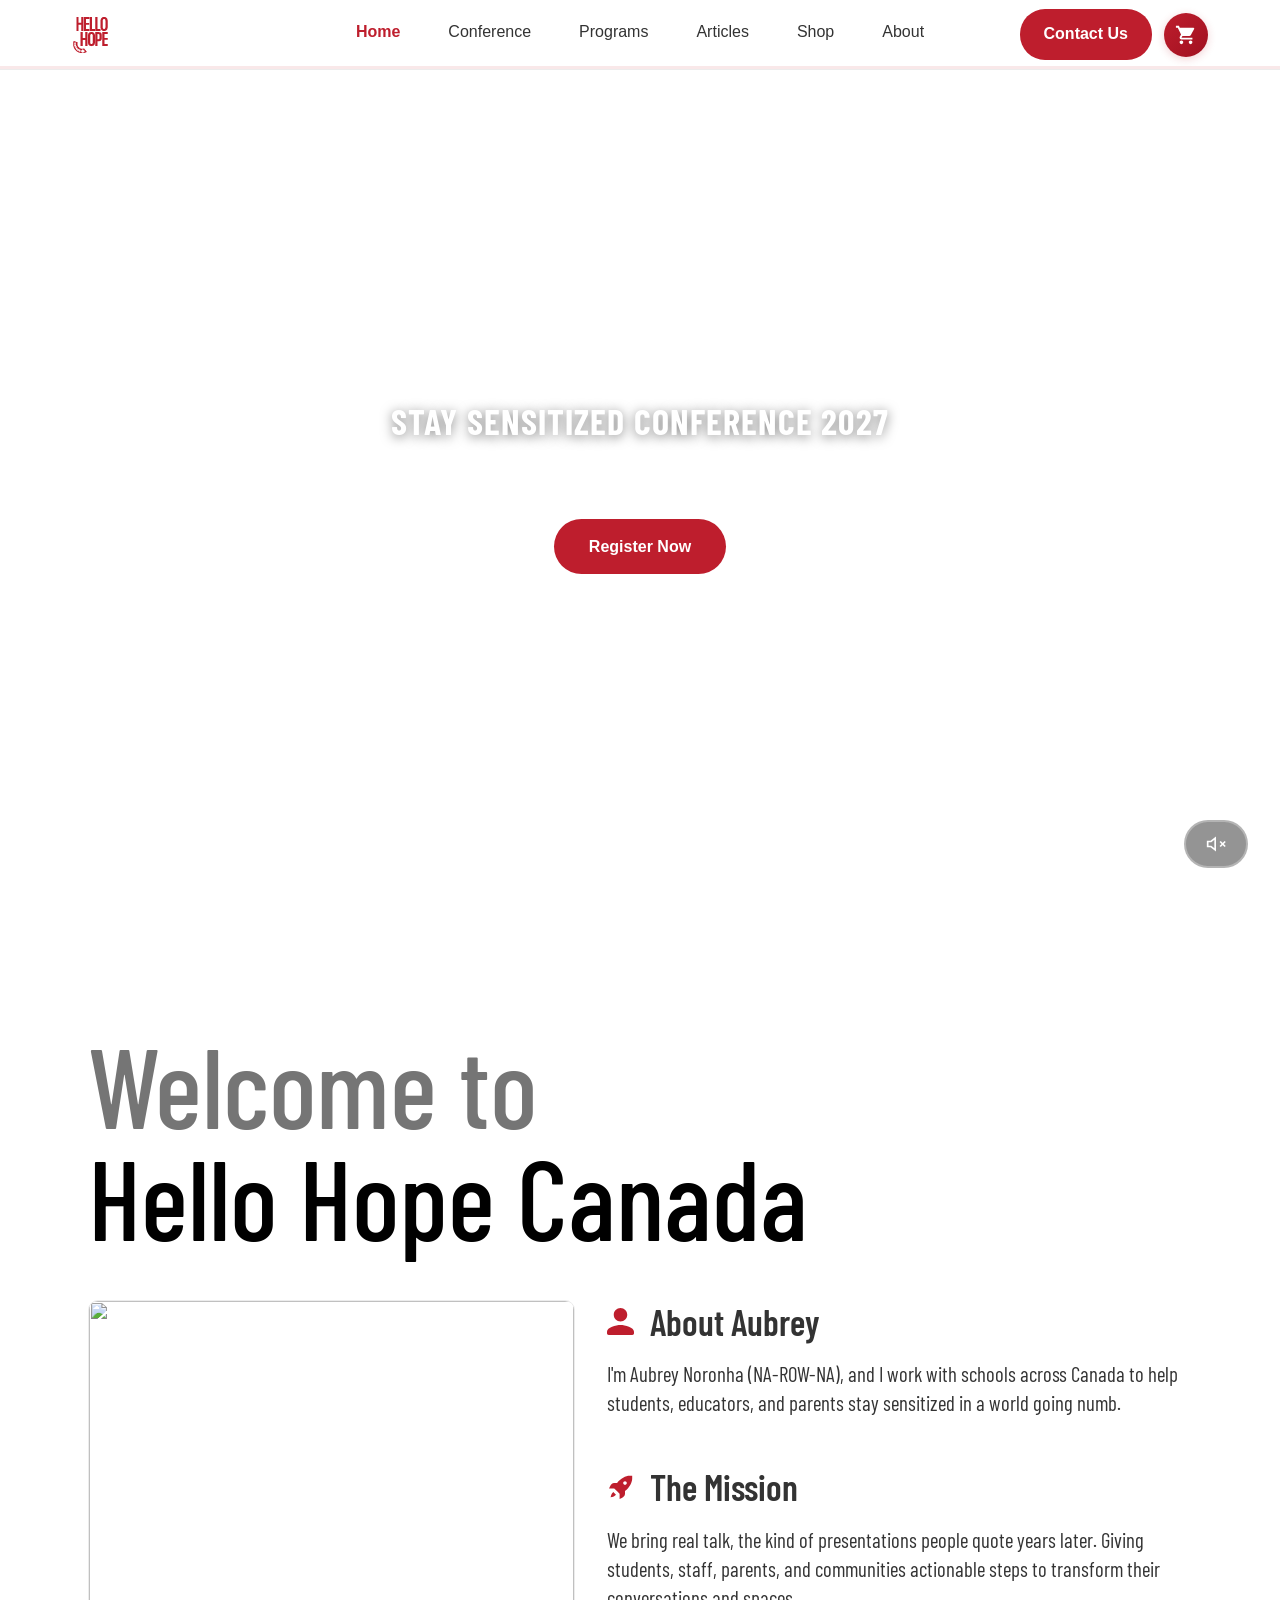
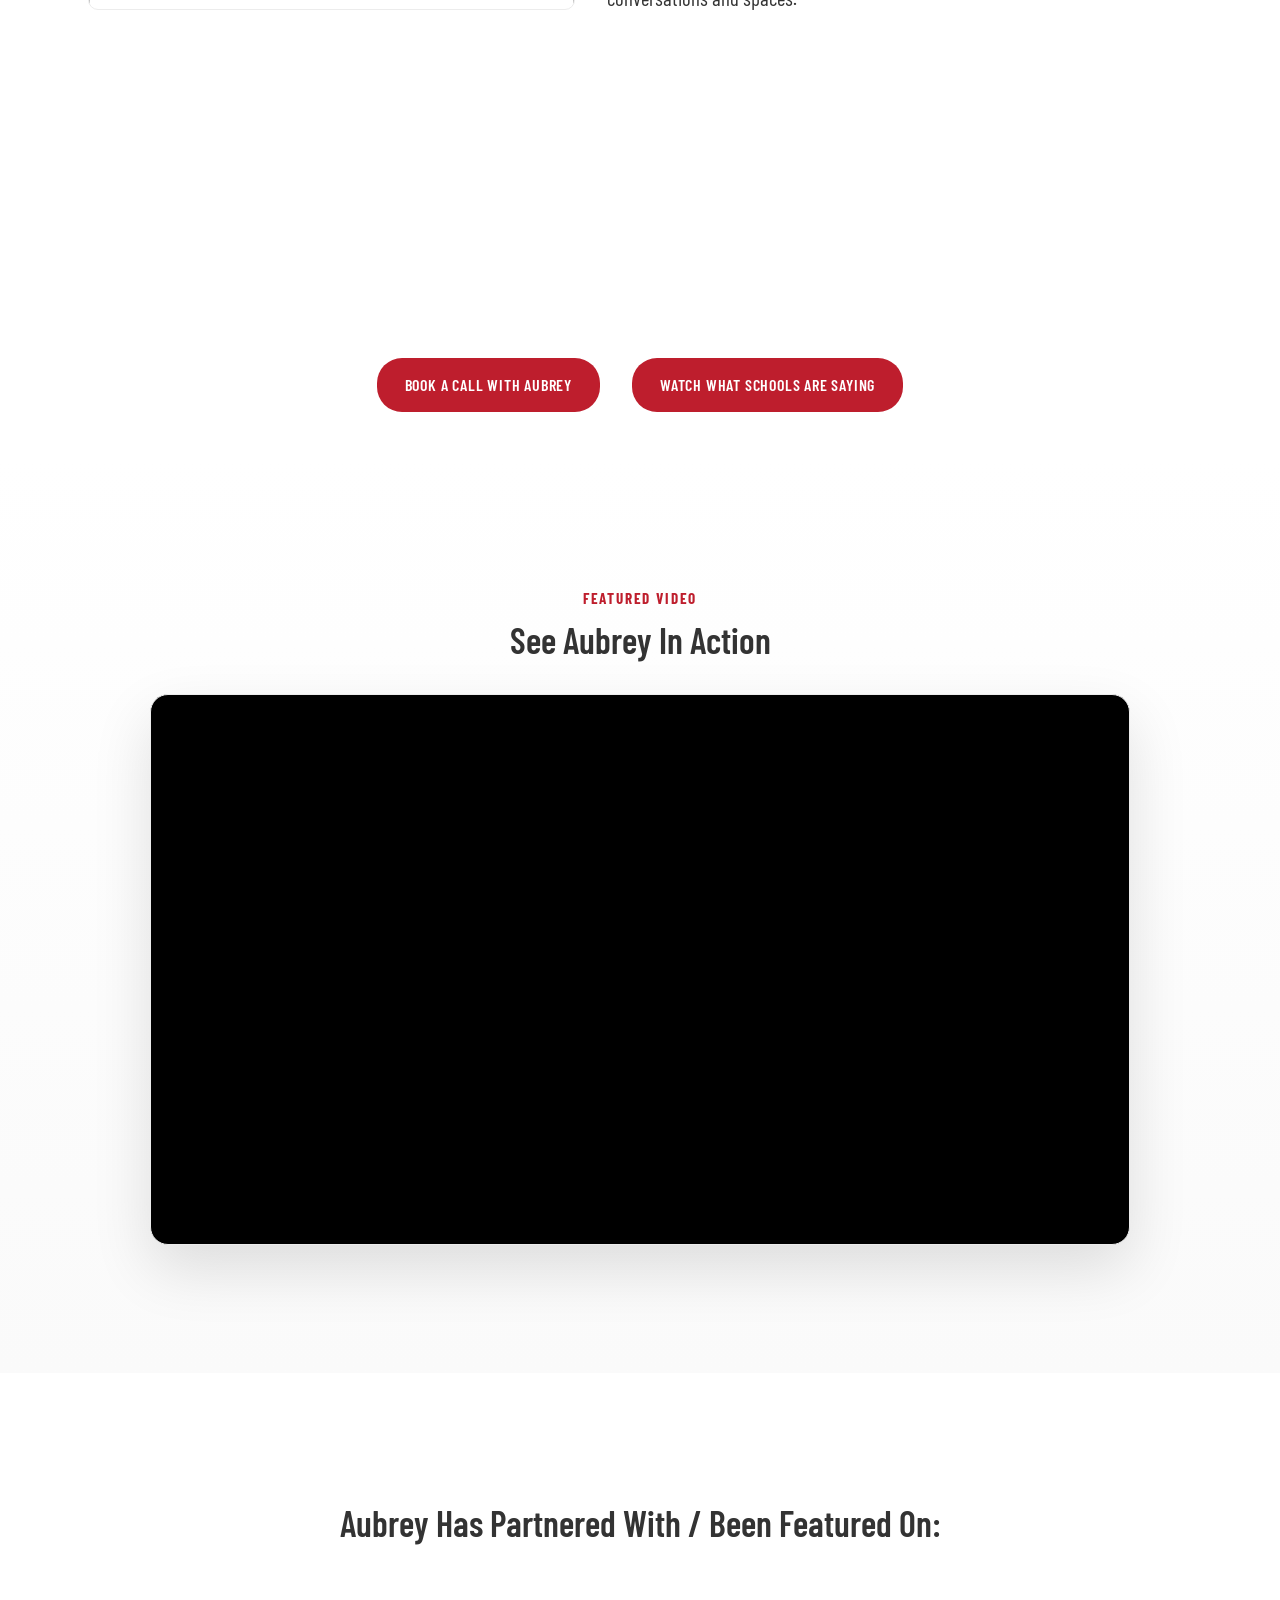
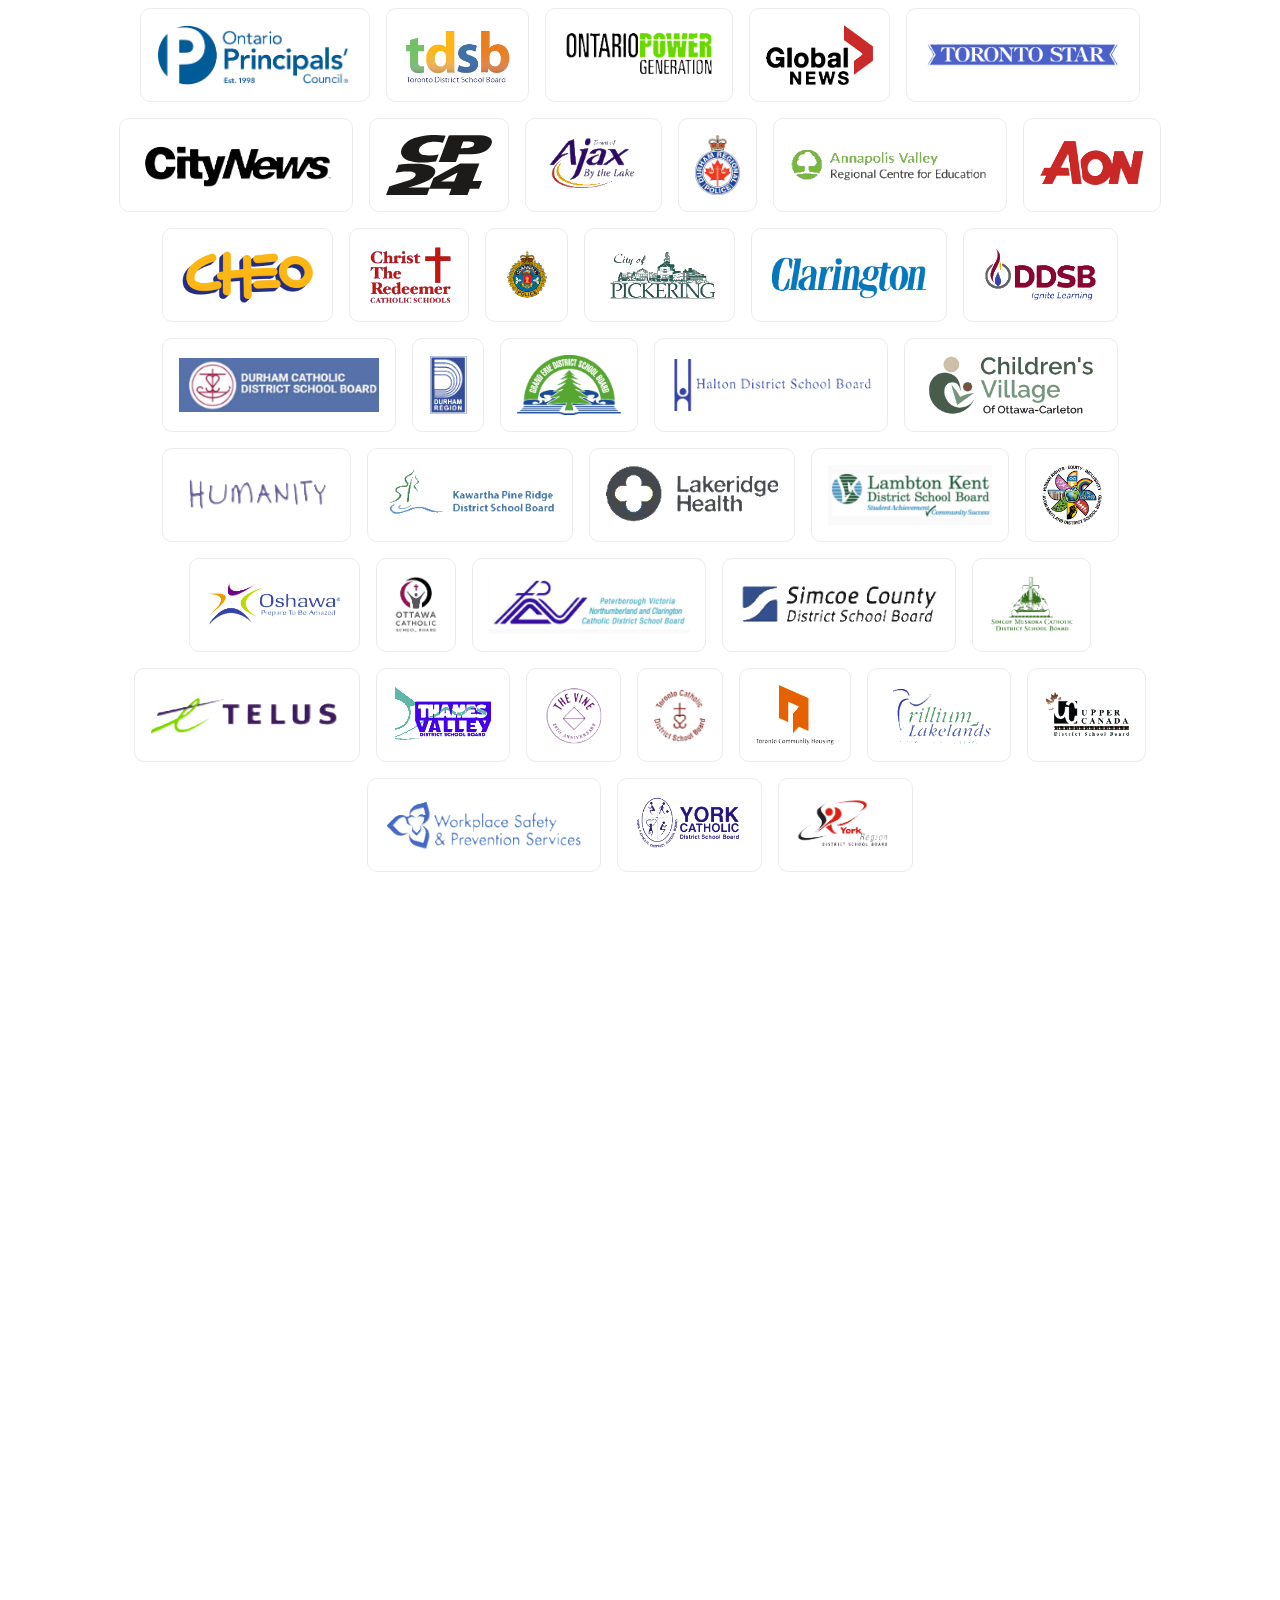
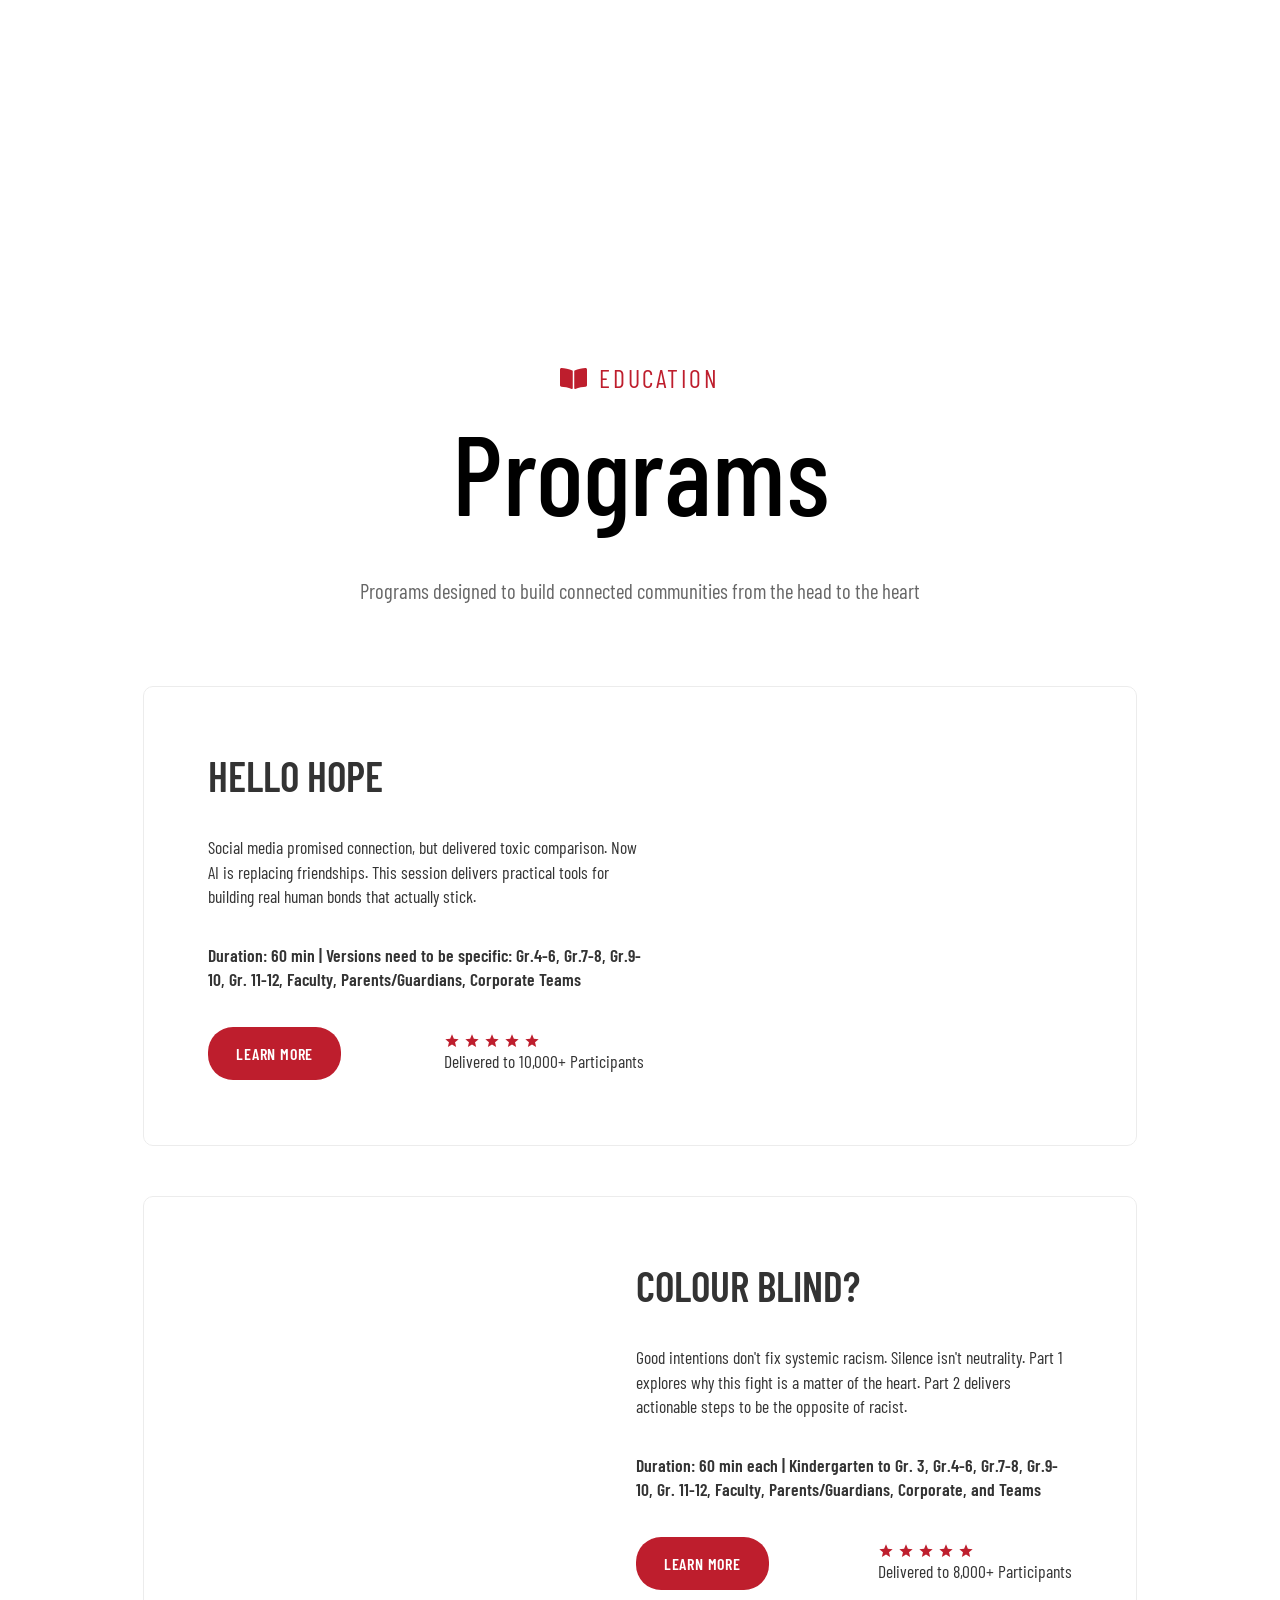
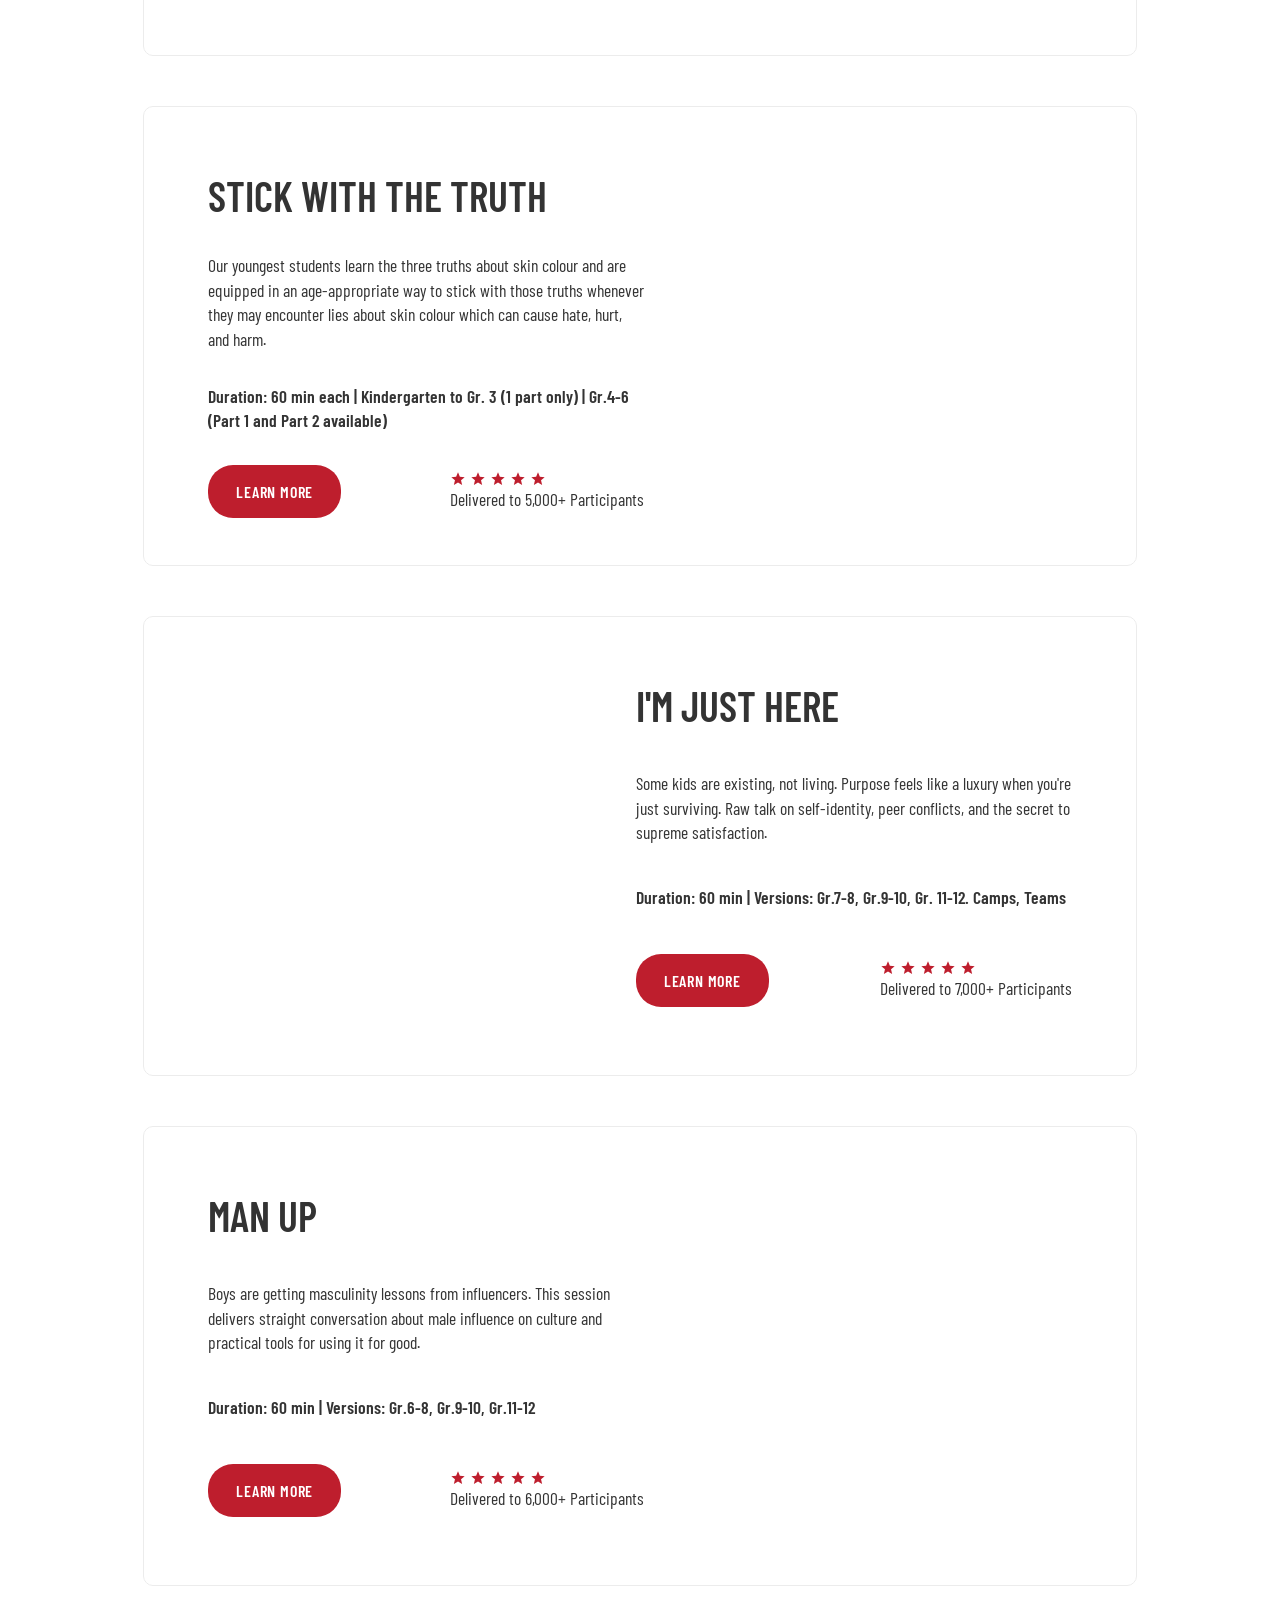
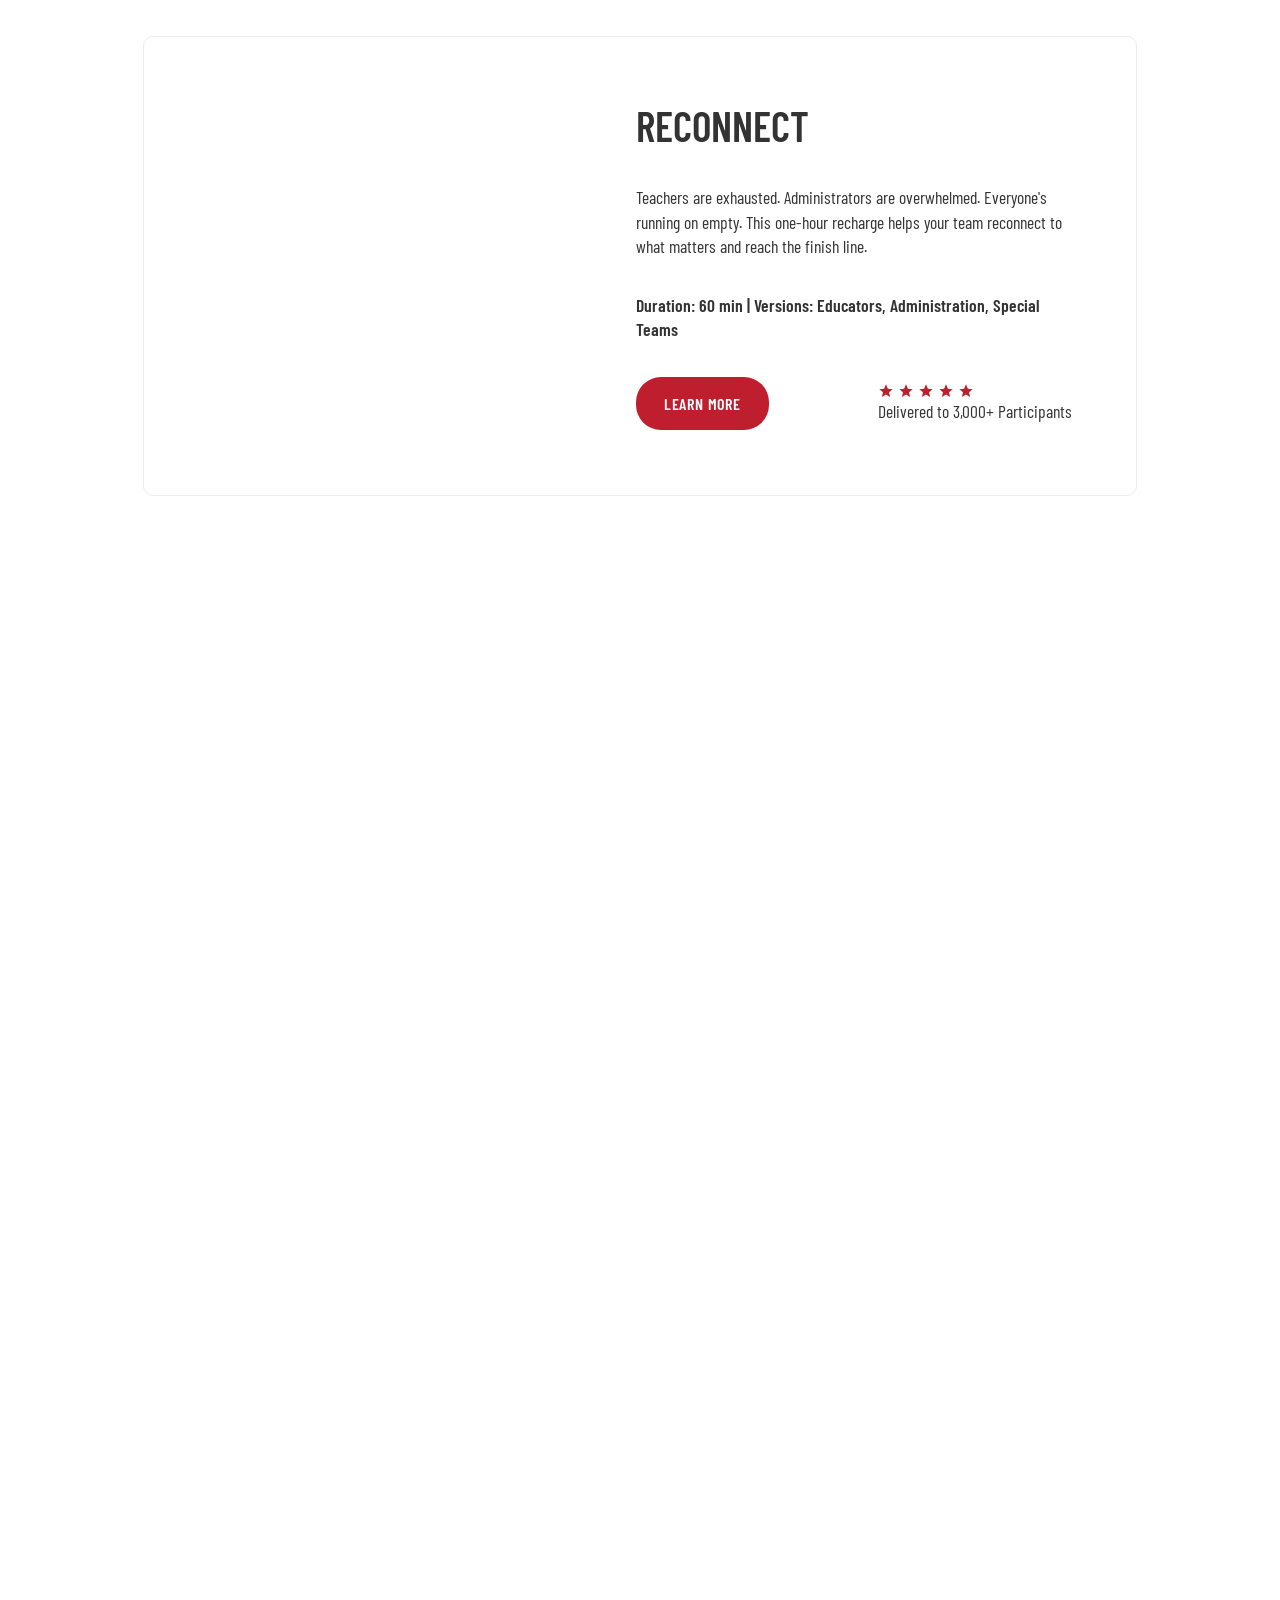
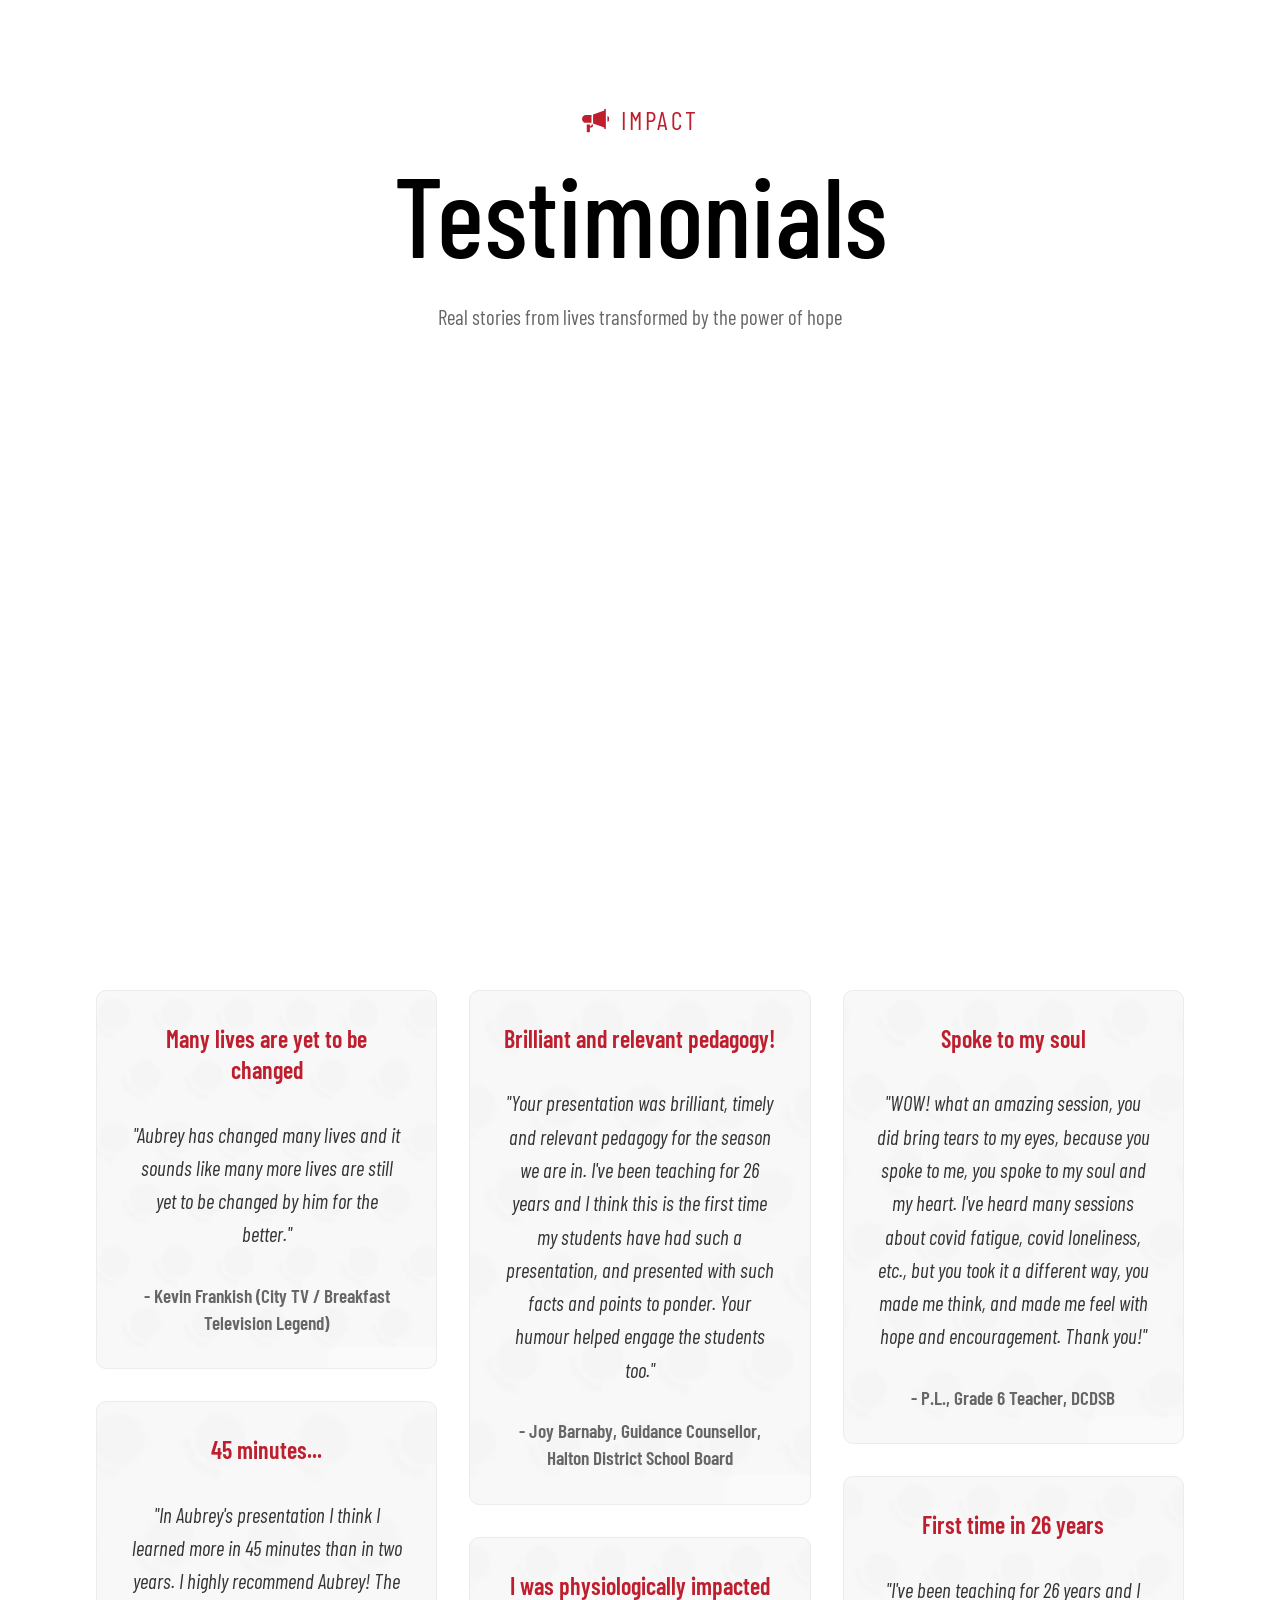
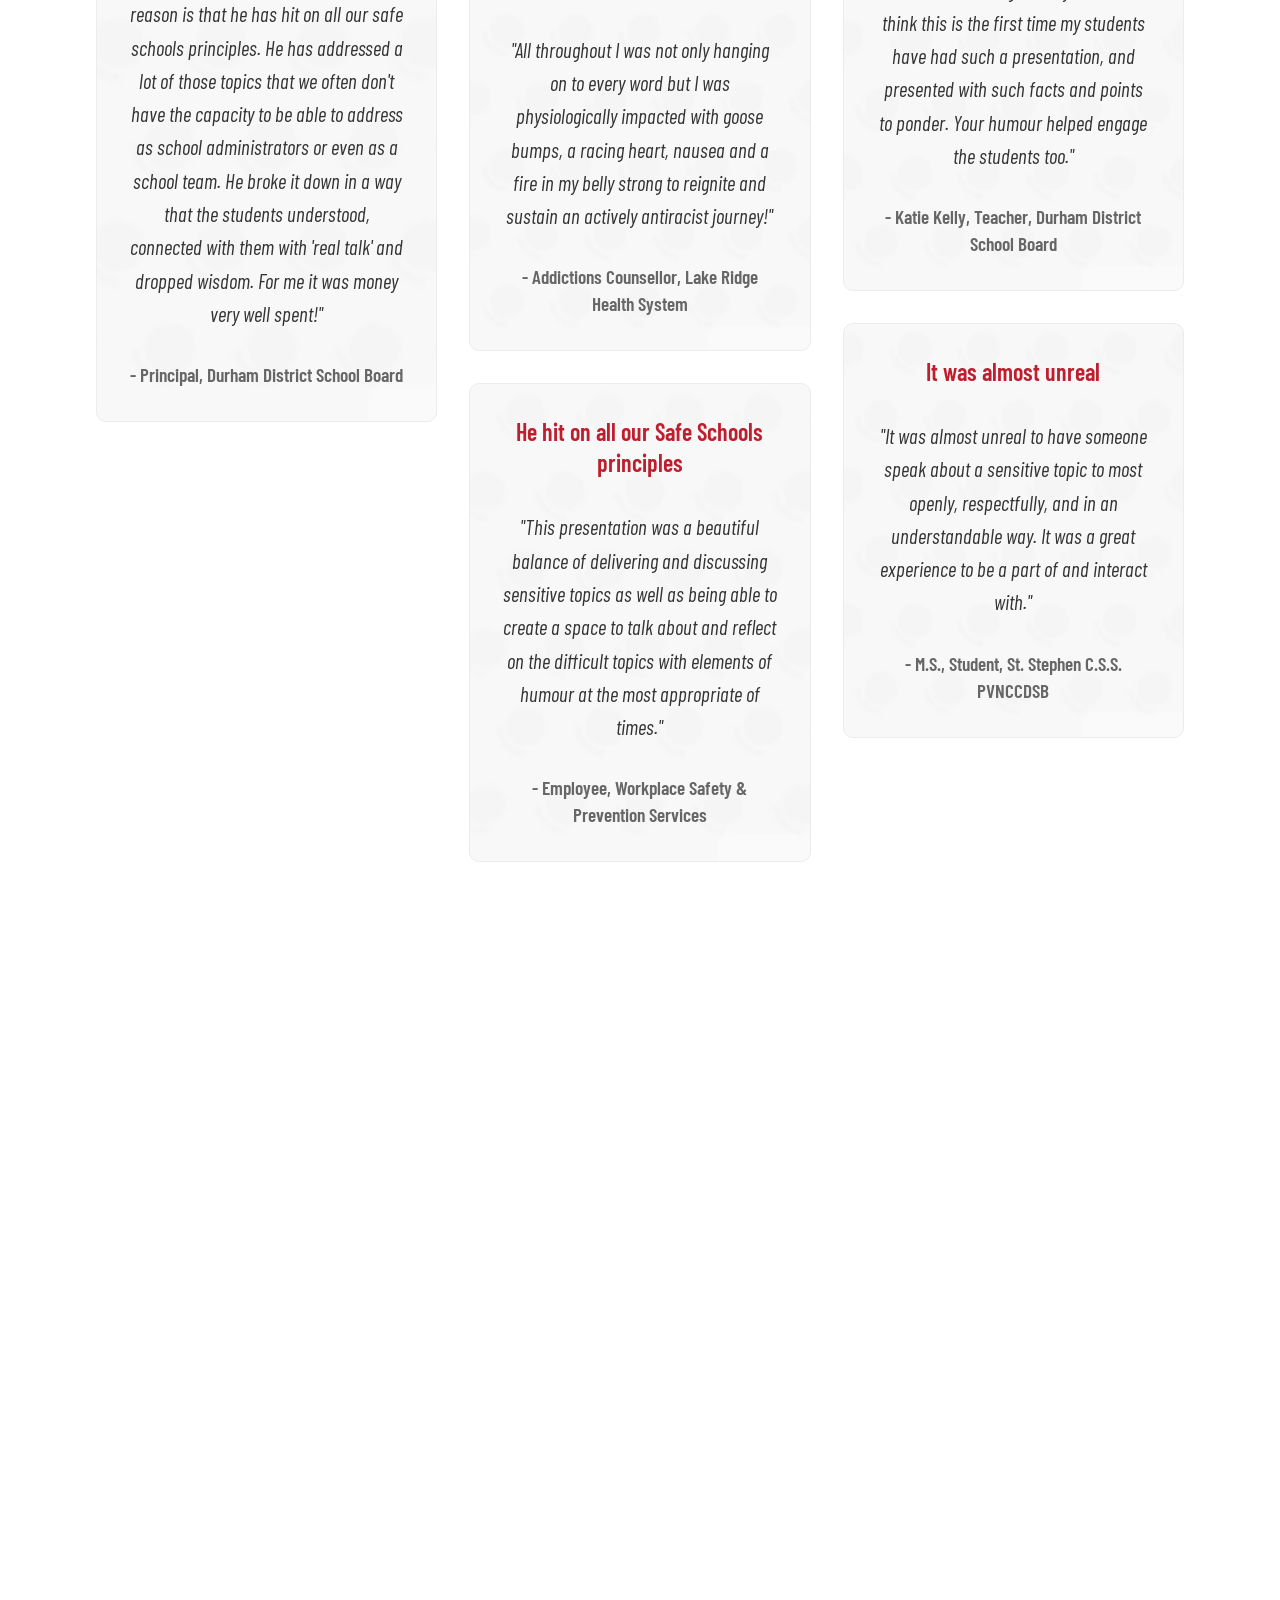
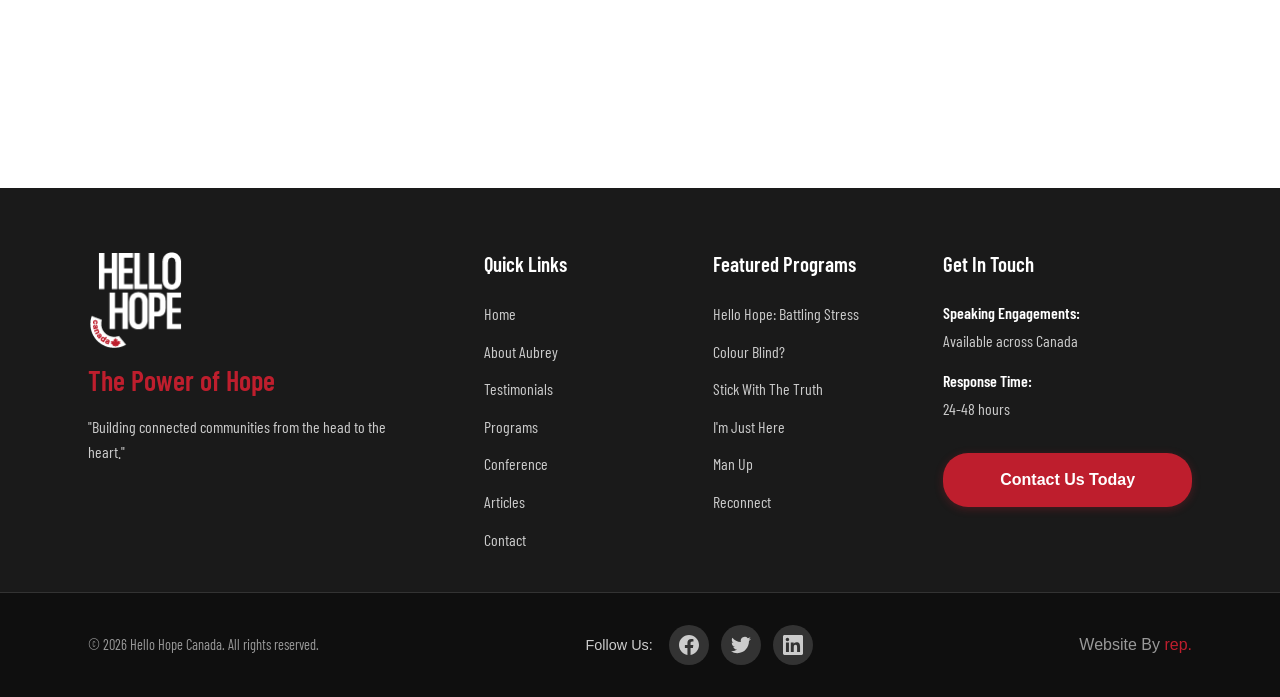
==== commit a5305780: "Mentioned Conference in hero with link" ====
--- a/index.html
+++ b/index.html
@@ -78,9 +78,14 @@
     
   <section id="hero" class="hero">
     <video class="hero-video" autoplay muted loop playsinline id="heroVideo">
-      <source src="https://storage.googleapis.com/hello-hope/9x16_HELLO%20HOPE%20X%20HIGHLIGHT%20REEL_Final_mobile.mp4" type="video/mp4" media="(max-width: 480px)">
-      <source src="https://storage.googleapis.com/hello-hope/new_hello_hope_hero_video.mp4" type="video/mp4" media="(min-width: 481px)">
+      <source src="/media-cdn/9x16_HELLO%20HOPE%20X%20HIGHLIGHT%20REEL_Final_mobile.mp4" type="video/mp4" media="(max-width: 480px)">
+      <source src="/media-cdn/new_hello_hope_hero_video.mp4" type="video/mp4" media="(min-width: 481px)">
     </video>
+    <div class="hero_announcement">
+      <p class="hero_announcement_text">Stay Sensitized Conference 2027</p>
+      <p class="hero_announcement_subtext">Registration Now Open!</p>
+      <a href="/conference" class="hero_announcement_btn">Register Now</a>
+    </div>
     <button class="sound-toggle" id="soundToggle" aria-label="Toggle sound">
       <svg class="sound-icon" viewBox="0 0 24 24" fill="none" stroke="currentColor" stroke-width="2">
         <path d="M11 5L6 9H2v6h4l5 4V5z"/>
@@ -106,7 +111,7 @@
         <!-- <p class="subtitle_description">Inspiring hope through authentic storytelling and connection</p> -->
       </div>
       <div class="aubrey_description">
-        <img src="https://storage.googleapis.com/hello-hope/Aubrey%20Noronha.jpg" alt="" class="aubrey_image">
+        <img src="/media-cdn/Aubrey%20Noronha.jpg" alt="" class="aubrey_image">
         <div class="aubrey_text_area">
           <div class="aubrey_about_us">
               <div class="aubrey_title"><svg class="pattern" width="16px" height="16px" viewBox="0 0 16 16" version="1.1" xmlns="http://www.w3.org/2000/svg" xmlns:xlink="http://www.w3.org/1999/xlink"><g id="Icons" stroke="none" stroke-width="1" fill="none" fill-rule="evenodd"><g id="Rounded" transform="translate(-138.000000, -4102.000000)"><g id="Social" transform="translate(100.000000, 4044.000000)"><g id="-Round-/-Social-/-person" transform="translate(34.000000, 54.000000)"><g><polygon id="Path" points="0 0 24 0 24 24 0 24"></polygon><path d="M12,12 C14.21,12 16,10.21 16,8 C16,5.79 14.21,4 12,4 C9.79,4 8,5.79 8,8 C8,10.21 9.79,12 12,12 Z M12,14 C9.33,14 4,15.34 4,18 L4,19 C4,19.55 4.45,20 5,20 L19,20 C19.55,20 20,19.55 20,19 L20,18 C20,15.34 14.67,14 12,14 Z" id="🔹-Icon-Color" fill="currentColor"></path></g></g></g></g></g></svg><h2>About Aubrey</h2></div>
@@ -231,7 +236,7 @@
         <div class="program_card card_1">
           <div class="card_text">
             <div class="program_description">
-                <img src="https://storage.googleapis.com/hello-hope/youssef-naddam-iJ2IG8ckCpA-unsplash.jpg" alt="" class="program_img">
+                <img src="/media-cdn/youssef-naddam-iJ2IG8ckCpA-unsplash.jpg" alt="" class="program_img">
                 <h2>HELLO HOPE</h2>
                 <!-- <h3>Battling Loneliness, Isolation, and the Other Things That Can Weigh Us Down</h3> -->
                 <!-- <h3>BATTLING LONELINESS</h3>  -->
@@ -264,7 +269,7 @@
         <div class="program_card card_2">
           <div class="card_text">
             <div class="program_description">
-                <img src="https://storage.googleapis.com/hello-hope/IMG_0787.jpeg" alt="" class="program_img">
+                <img src="/media-cdn/IMG_0787.jpeg" alt="" class="program_img">
                 <h2>COLOUR BLIND?</h2>
                 <!-- <h3>"Not Racist" Is Not Enough</h3> -->
                  <!-- WHY BEING 'NOT RACIST' IS NOT ENOUGH -->
@@ -296,7 +301,7 @@
         <div class="program_card card_3">
           <div class="card_text">
             <div class="program_description">
-                <img src="https://storage.googleapis.com/hello-hope/IMG_3993-min.JPG" alt="" class="program_img">
+                <img src="/media-cdn/IMG_3993-min.JPG" alt="" class="program_img">
                 <h2>STICK WITH THE TRUTH</h2>
                             <p>Our youngest students learn the three truths about skin colour and are equipped in an age-appropriate way to stick with those truths whenever they may encounter lies about skin colour which can cause hate, hurt, and harm.</p>
                 <p class="program_versions">Duration: 60 min each  |  Kindergarten to Gr. 3 (1 part only)  |  Gr.4-6 (Part 1 and Part 2 available)</p>
@@ -326,7 +331,7 @@
         <div class="program_card card_4">
           <div class="card_text">
             <div class="program_description">
-                <img src="https://storage.googleapis.com/hello-hope/jesus-rodriguez-NcWNzEAD7Fs-unsplash.jpg" alt="" class="program_img">
+                <img src="/media-cdn/jesus-rodriguez-NcWNzEAD7Fs-unsplash.jpg" alt="" class="program_img">
                 <h2>I'M JUST HERE</h2>
                 <!-- <h3>What Am I Doing? Whats The Point? Where Can I Go?</h3> -->
                 <!-- : WHAT'S THE POINT? -->
@@ -358,7 +363,7 @@
         <div class="program_card card_5">
           <div class="card_text">
             <div class="program_description">
-                <img src="https://storage.googleapis.com/hello-hope/pexels-ron-lach-10646545%20(1).jpg" alt="" class="program_img">
+                <img src="/media-cdn/pexels-ron-lach-10646545%20(1).jpg" alt="" class="program_img">
                 <h2>MAN UP</h2>
                 <!-- : BEING A REAL MAN IN UNREAL TIMES -->
                             <p>Boys are getting masculinity lessons from influencers. This session delivers straight conversation about male influence on culture and practical tools for using it for good.</p>
@@ -389,7 +394,7 @@
         <div class="program_card card_6">
           <div class="card_text">
             <div class="program_description">
-                <img src="https://storage.googleapis.com/hello-hope/premium_photo-1759573977820-58a3fce3fd1f.avif" alt="" class="program_img">
+                <img src="/media-cdn/premium_photo-1759573977820-58a3fce3fd1f.avif" alt="" class="program_img">
                 <h2>RECONNECT</h2>
                             <p>Teachers are exhausted. Administrators are overwhelmed. Everyone's running on empty. This one-hour recharge helps your team reconnect to what matters and reach the finish line.</p>
                 <p class="program_versions">Duration: 60 min | Versions: Educators, Administration, Special Teams</p>
--- a/styles/main.css
+++ b/styles/main.css
@@ -128,6 +128,54 @@
   object-fit: cover;
   z-index: -1;
   filter: brightness(0.5);
+}
+
+.hero_announcement {
+  position: relative;
+  z-index: 2;
+  text-align: center;
+  color: #fff;
+  display: flex;
+  flex-direction: column;
+  align-items: center;
+  gap: 1.25rem;
+  padding: 2rem;
+}
+
+.hero_announcement_text {
+  font-size: 2.25rem;
+  font-weight: 700;
+  letter-spacing: 0.03em;
+  text-transform: uppercase;
+  margin: 0;
+  text-shadow: 0 2px 12px rgba(0, 0, 0, 0.5);
+}
+
+.hero_announcement_subtext {
+  font-size: 1.1rem;
+  font-weight: 500;
+  letter-spacing: 0.05em;
+  text-transform: uppercase;
+  margin: 0;
+  opacity: 0.9;
+}
+
+.hero_announcement_btn {
+  display: inline-block;
+  background-color: var(--primary-color);
+  color: #fff;
+  padding: 0.9rem 2.2rem;
+  border-radius: 50px;
+  text-decoration: none;
+  font-weight: 600;
+  font-size: 1rem;
+  transition: transform 0.2s ease, background-color 0.2s ease;
+  margin-top: 0.5rem;
+}
+
+.hero_announcement_btn:hover {
+  transform: translateY(-2px);
+  background-color: #9a1825;
 }
 
 /* Sound Toggle Button */
@@ -881,7 +929,7 @@
   justify-content: center;
   align-items: center;
   height: calc(100vh - 70px);
-  background-image: url('https://storage.googleapis.com/hello-hope/homepage_pic_1.png');
+  background-image: url('/media-cdn/homepage_pic_1.png');
   background-size: cover;
   background-position: center;
   background-repeat: no-repeat;
@@ -895,7 +943,7 @@
   justify-content: center;
   align-items: center;
   height: calc(100vh - 70px);
-  background-image: url('https://storage.googleapis.com/hello-hope/homepage_pic_2.png');
+  background-image: url('/media-cdn/homepage_pic_2.png');
   background-size: cover;
   background-position: center;
   background-repeat: no-repeat;
@@ -909,7 +957,7 @@
   justify-content: center;
   align-items: center;
   height: calc(100vh - 70px);
-  background-image: url('https://storage.googleapis.com/hello-hope/homepage_pic_3.png');
+  background-image: url('/media-cdn/homepage_pic_3.png');
   background-size: cover;
   background-position: center;
   background-repeat: no-repeat;
@@ -1319,7 +1367,7 @@
   top: 140px;
   z-index: 1020;
   border: 1px solid #ececec;
-  background-image: url('https://storage.googleapis.com/hello-hope/youssef-naddam-iJ2IG8ckCpA-unsplash.jpg');
+  background-image: url('/media-cdn/youssef-naddam-iJ2IG8ckCpA-unsplash.jpg');
   background-size: cover;
   background-position: center;
   background-repeat: no-repeat;
@@ -1334,7 +1382,7 @@
   z-index: 1021;
   margin-top: 50px;
   border: 1px solid #ececec;
-  background-image: url('https://storage.googleapis.com/hello-hope/IMG_0787.jpeg');
+  background-image: url('/media-cdn/IMG_0787.jpeg');
   background-size: cover;
   background-position: center;
   background-repeat: no-repeat;
@@ -1347,7 +1395,7 @@
   z-index: 1021;
   border: 1px solid #ececec;
   margin-top: 50px;
-  background-image: url('https://storage.googleapis.com/hello-hope/IMG_3993-min.JPG');
+  background-image: url('/media-cdn/IMG_3993-min.JPG');
   background-size: cover;
   background-position: center;
   background-repeat: no-repeat;
@@ -1362,7 +1410,7 @@
   z-index: 1021;
   margin-top: 50px;
   border: 1px solid #ececec;
-  background-image: url('https://storage.googleapis.com/hello-hope/jesus-rodriguez-NcWNzEAD7Fs-unsplash.jpg');
+  background-image: url('/media-cdn/jesus-rodriguez-NcWNzEAD7Fs-unsplash.jpg');
   /* background-size: cover; */
   background-size: 120%;
   background-position: right;
@@ -1374,7 +1422,7 @@
   z-index: 1021;
   border: 1px solid #ececec;
   margin-top: 50px;
-  background-image: url('https://storage.googleapis.com/hello-hope/pexels-ron-lach-10646545%20(1).jpg');
+  background-image: url('/media-cdn/pexels-ron-lach-10646545%20(1).jpg');
   background-size: cover;
   background-position: center;
   background-repeat: no-repeat;
@@ -1389,7 +1437,7 @@
   z-index: 1021;
   border: 1px solid #ececec;
   margin-top: 50px;
-  background-image: url('https://storage.googleapis.com/hello-hope/premium_photo-1759573977820-58a3fce3fd1f.avif');
+  background-image: url('/media-cdn/premium_photo-1759573977820-58a3fce3fd1f.avif');
   /* background-size: cover; */
   background-position: right;
   background-repeat: no-repeat;
--- a/styles/main.css
+++ b/styles/main.css
@@ -128,6 +128,54 @@
   object-fit: cover;
   z-index: -1;
   filter: brightness(0.5);
+}
+
+.hero_announcement {
+  position: relative;
+  z-index: 2;
+  text-align: center;
+  color: #fff;
+  display: flex;
+  flex-direction: column;
+  align-items: center;
+  gap: 1.25rem;
+  padding: 2rem;
+}
+
+.hero_announcement_text {
+  font-size: 2.25rem;
+  font-weight: 700;
+  letter-spacing: 0.03em;
+  text-transform: uppercase;
+  margin: 0;
+  text-shadow: 0 2px 12px rgba(0, 0, 0, 0.5);
+}
+
+.hero_announcement_subtext {
+  font-size: 1.1rem;
+  font-weight: 500;
+  letter-spacing: 0.05em;
+  text-transform: uppercase;
+  margin: 0;
+  opacity: 0.9;
+}
+
+.hero_announcement_btn {
+  display: inline-block;
+  background-color: var(--primary-color);
+  color: #fff;
+  padding: 0.9rem 2.2rem;
+  border-radius: 50px;
+  text-decoration: none;
+  font-weight: 600;
+  font-size: 1rem;
+  transition: transform 0.2s ease, background-color 0.2s ease;
+  margin-top: 0.5rem;
+}
+
+.hero_announcement_btn:hover {
+  transform: translateY(-2px);
+  background-color: #9a1825;
 }
 
 /* Sound Toggle Button */
@@ -881,7 +929,7 @@
   justify-content: center;
   align-items: center;
   height: calc(100vh - 70px);
-  background-image: url('https://storage.googleapis.com/hello-hope/homepage_pic_1.png');
+  background-image: url('/media-cdn/homepage_pic_1.png');
   background-size: cover;
   background-position: center;
   background-repeat: no-repeat;
@@ -895,7 +943,7 @@
   justify-content: center;
   align-items: center;
   height: calc(100vh - 70px);
-  background-image: url('https://storage.googleapis.com/hello-hope/homepage_pic_2.png');
+  background-image: url('/media-cdn/homepage_pic_2.png');
   background-size: cover;
   background-position: center;
   background-repeat: no-repeat;
@@ -909,7 +957,7 @@
   justify-content: center;
   align-items: center;
   height: calc(100vh - 70px);
-  background-image: url('https://storage.googleapis.com/hello-hope/homepage_pic_3.png');
+  background-image: url('/media-cdn/homepage_pic_3.png');
   background-size: cover;
   background-position: center;
   background-repeat: no-repeat;
@@ -1319,7 +1367,7 @@
   top: 140px;
   z-index: 1020;
   border: 1px solid #ececec;
-  background-image: url('https://storage.googleapis.com/hello-hope/youssef-naddam-iJ2IG8ckCpA-unsplash.jpg');
+  background-image: url('/media-cdn/youssef-naddam-iJ2IG8ckCpA-unsplash.jpg');
   background-size: cover;
   background-position: center;
   background-repeat: no-repeat;
@@ -1334,7 +1382,7 @@
   z-index: 1021;
   margin-top: 50px;
   border: 1px solid #ececec;
-  background-image: url('https://storage.googleapis.com/hello-hope/IMG_0787.jpeg');
+  background-image: url('/media-cdn/IMG_0787.jpeg');
   background-size: cover;
   background-position: center;
   background-repeat: no-repeat;
@@ -1347,7 +1395,7 @@
   z-index: 1021;
   border: 1px solid #ececec;
   margin-top: 50px;
-  background-image: url('https://storage.googleapis.com/hello-hope/IMG_3993-min.JPG');
+  background-image: url('/media-cdn/IMG_3993-min.JPG');
   background-size: cover;
   background-position: center;
   background-repeat: no-repeat;
@@ -1362,7 +1410,7 @@
   z-index: 1021;
   margin-top: 50px;
   border: 1px solid #ececec;
-  background-image: url('https://storage.googleapis.com/hello-hope/jesus-rodriguez-NcWNzEAD7Fs-unsplash.jpg');
+  background-image: url('/media-cdn/jesus-rodriguez-NcWNzEAD7Fs-unsplash.jpg');
   /* background-size: cover; */
   background-size: 120%;
   background-position: right;
@@ -1374,7 +1422,7 @@
   z-index: 1021;
   border: 1px solid #ececec;
   margin-top: 50px;
-  background-image: url('https://storage.googleapis.com/hello-hope/pexels-ron-lach-10646545%20(1).jpg');
+  background-image: url('/media-cdn/pexels-ron-lach-10646545%20(1).jpg');
   background-size: cover;
   background-position: center;
   background-repeat: no-repeat;
@@ -1389,7 +1437,7 @@
   z-index: 1021;
   border: 1px solid #ececec;
   margin-top: 50px;
-  background-image: url('https://storage.googleapis.com/hello-hope/premium_photo-1759573977820-58a3fce3fd1f.avif');
+  background-image: url('/media-cdn/premium_photo-1759573977820-58a3fce3fd1f.avif');
   /* background-size: cover; */
   background-position: right;
   background-repeat: no-repeat;
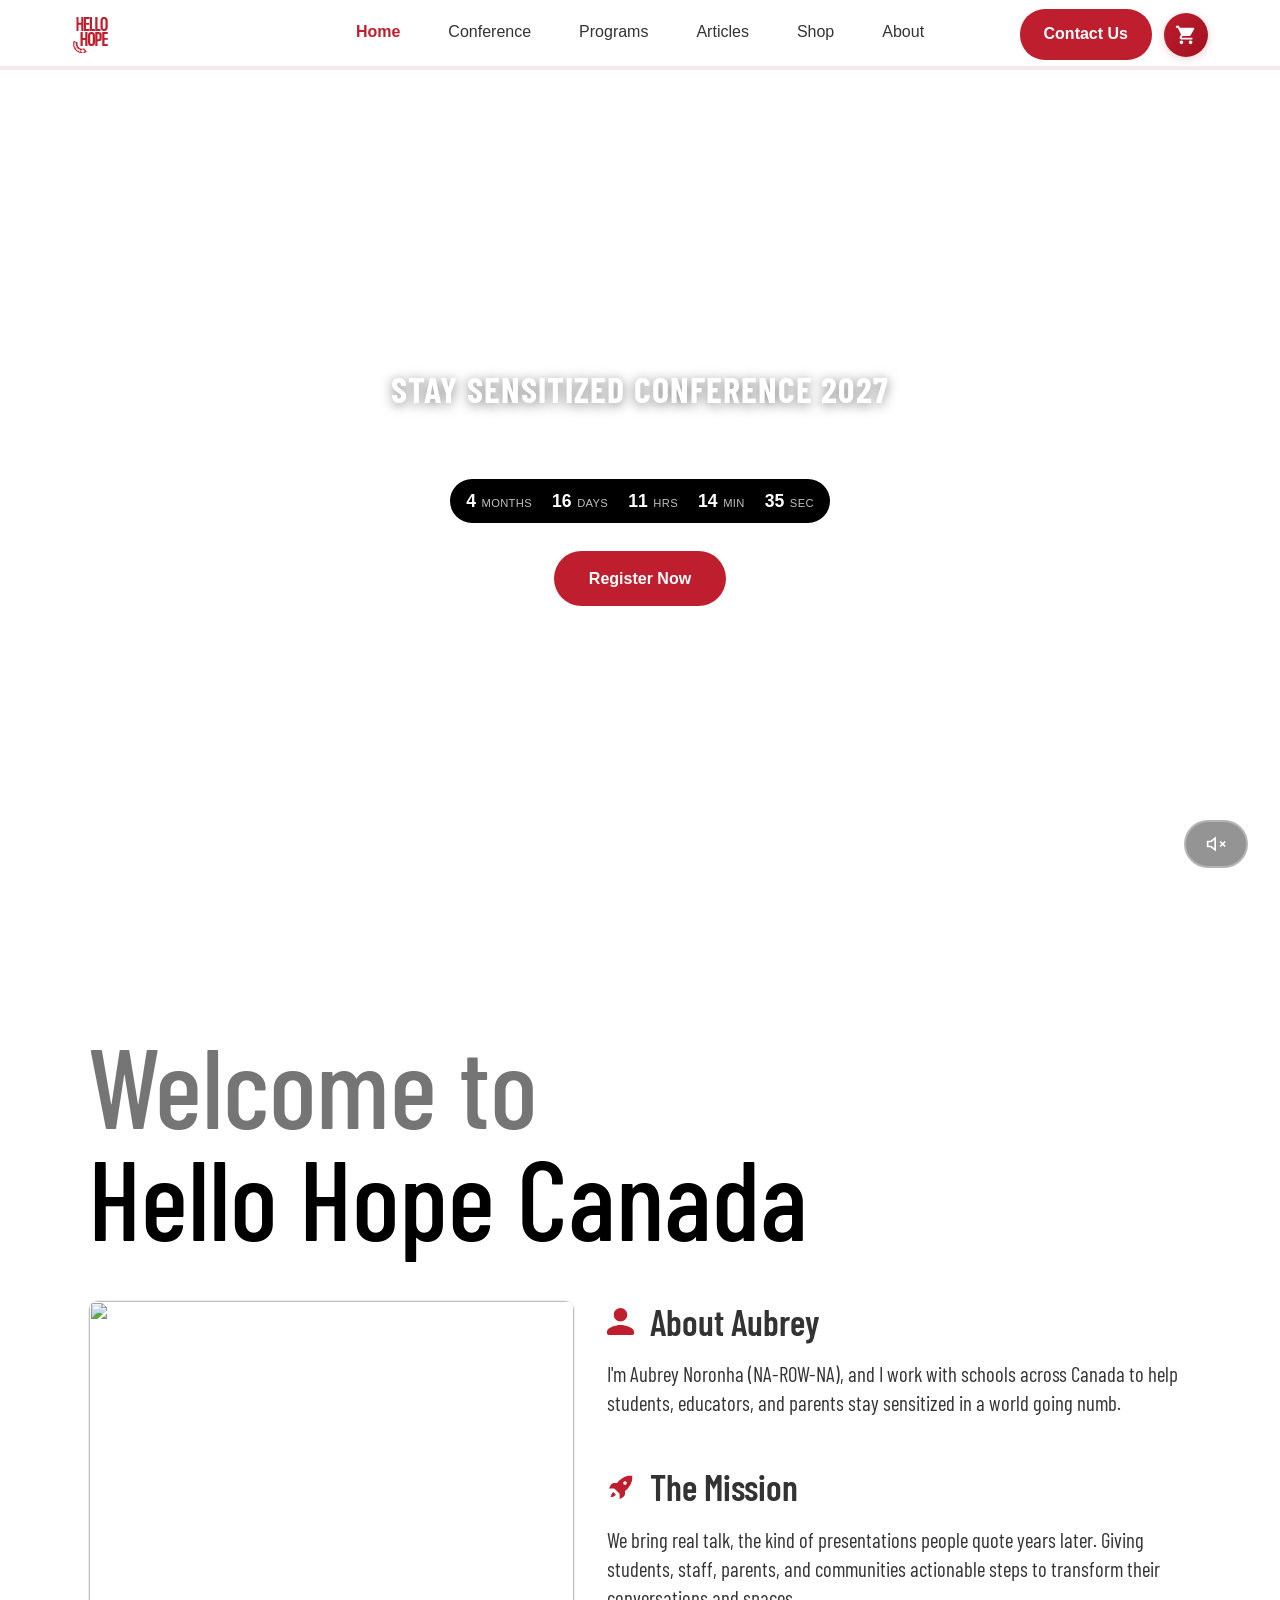
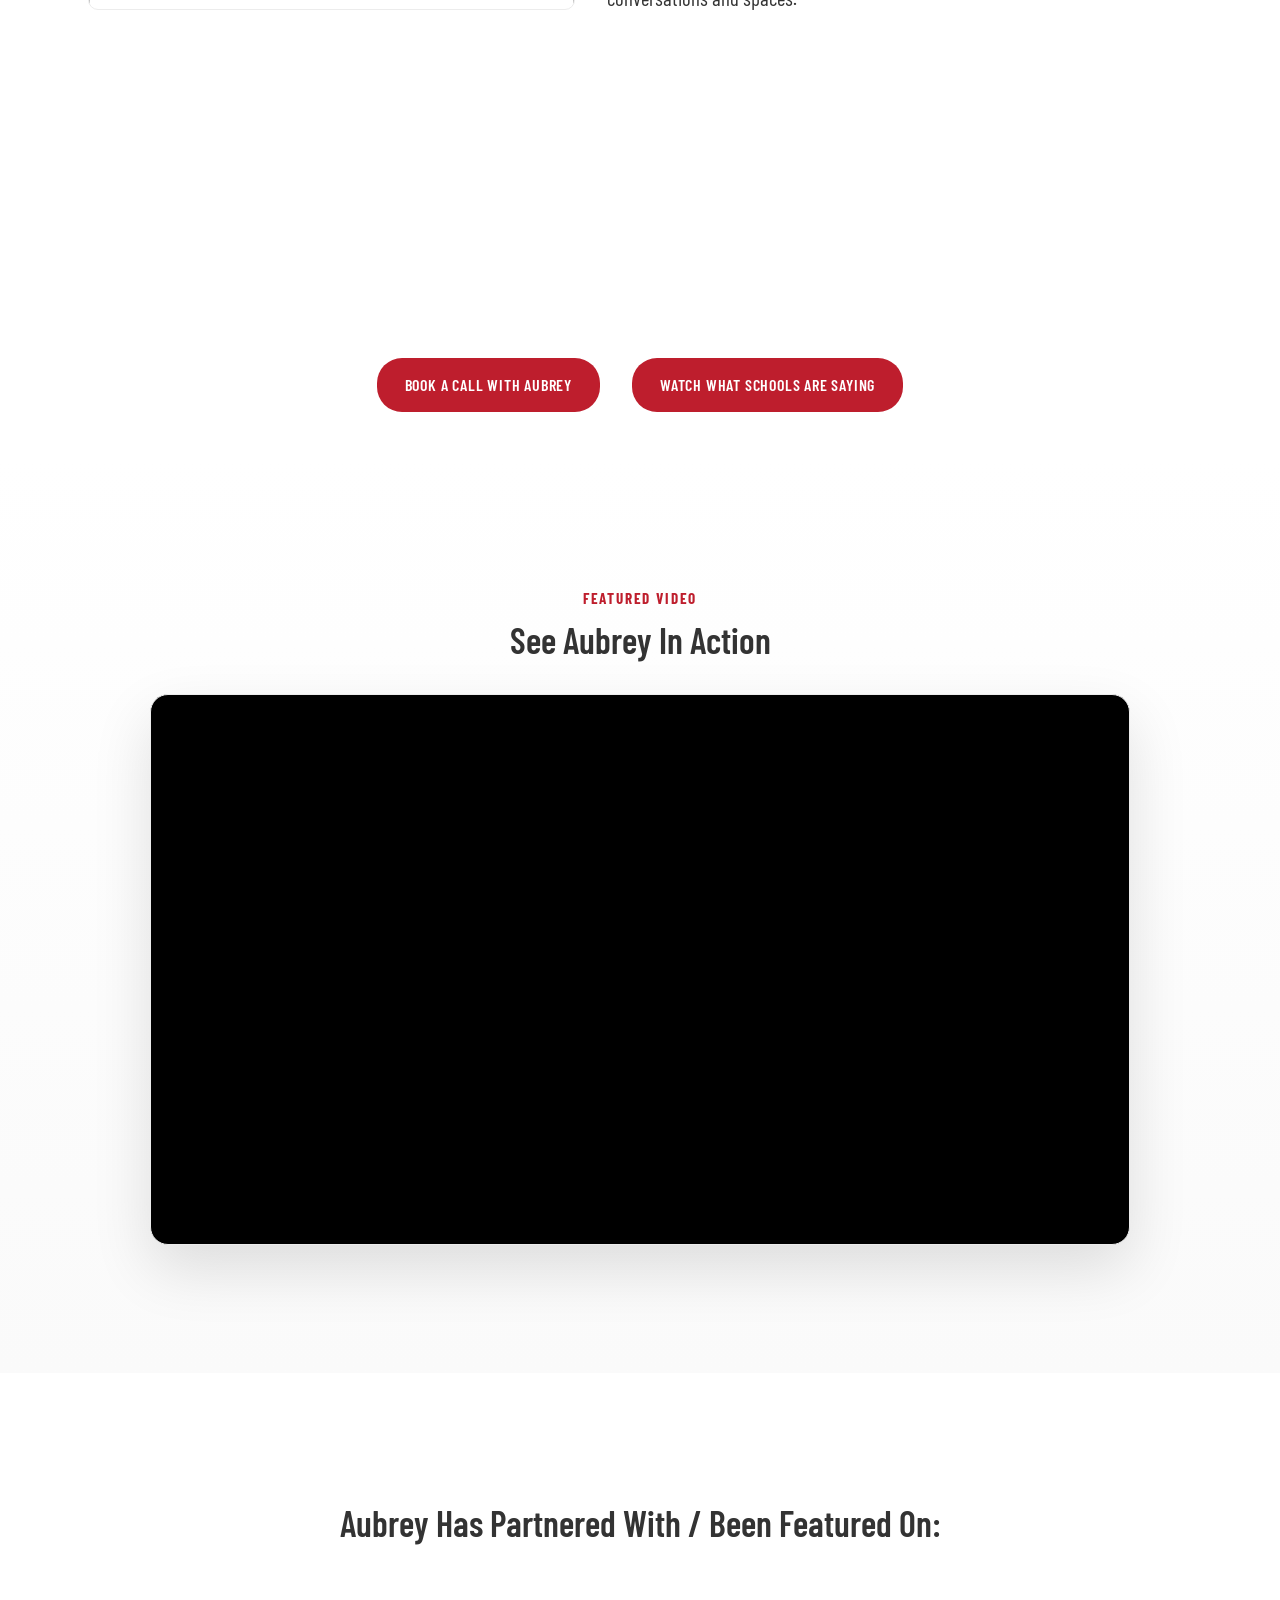
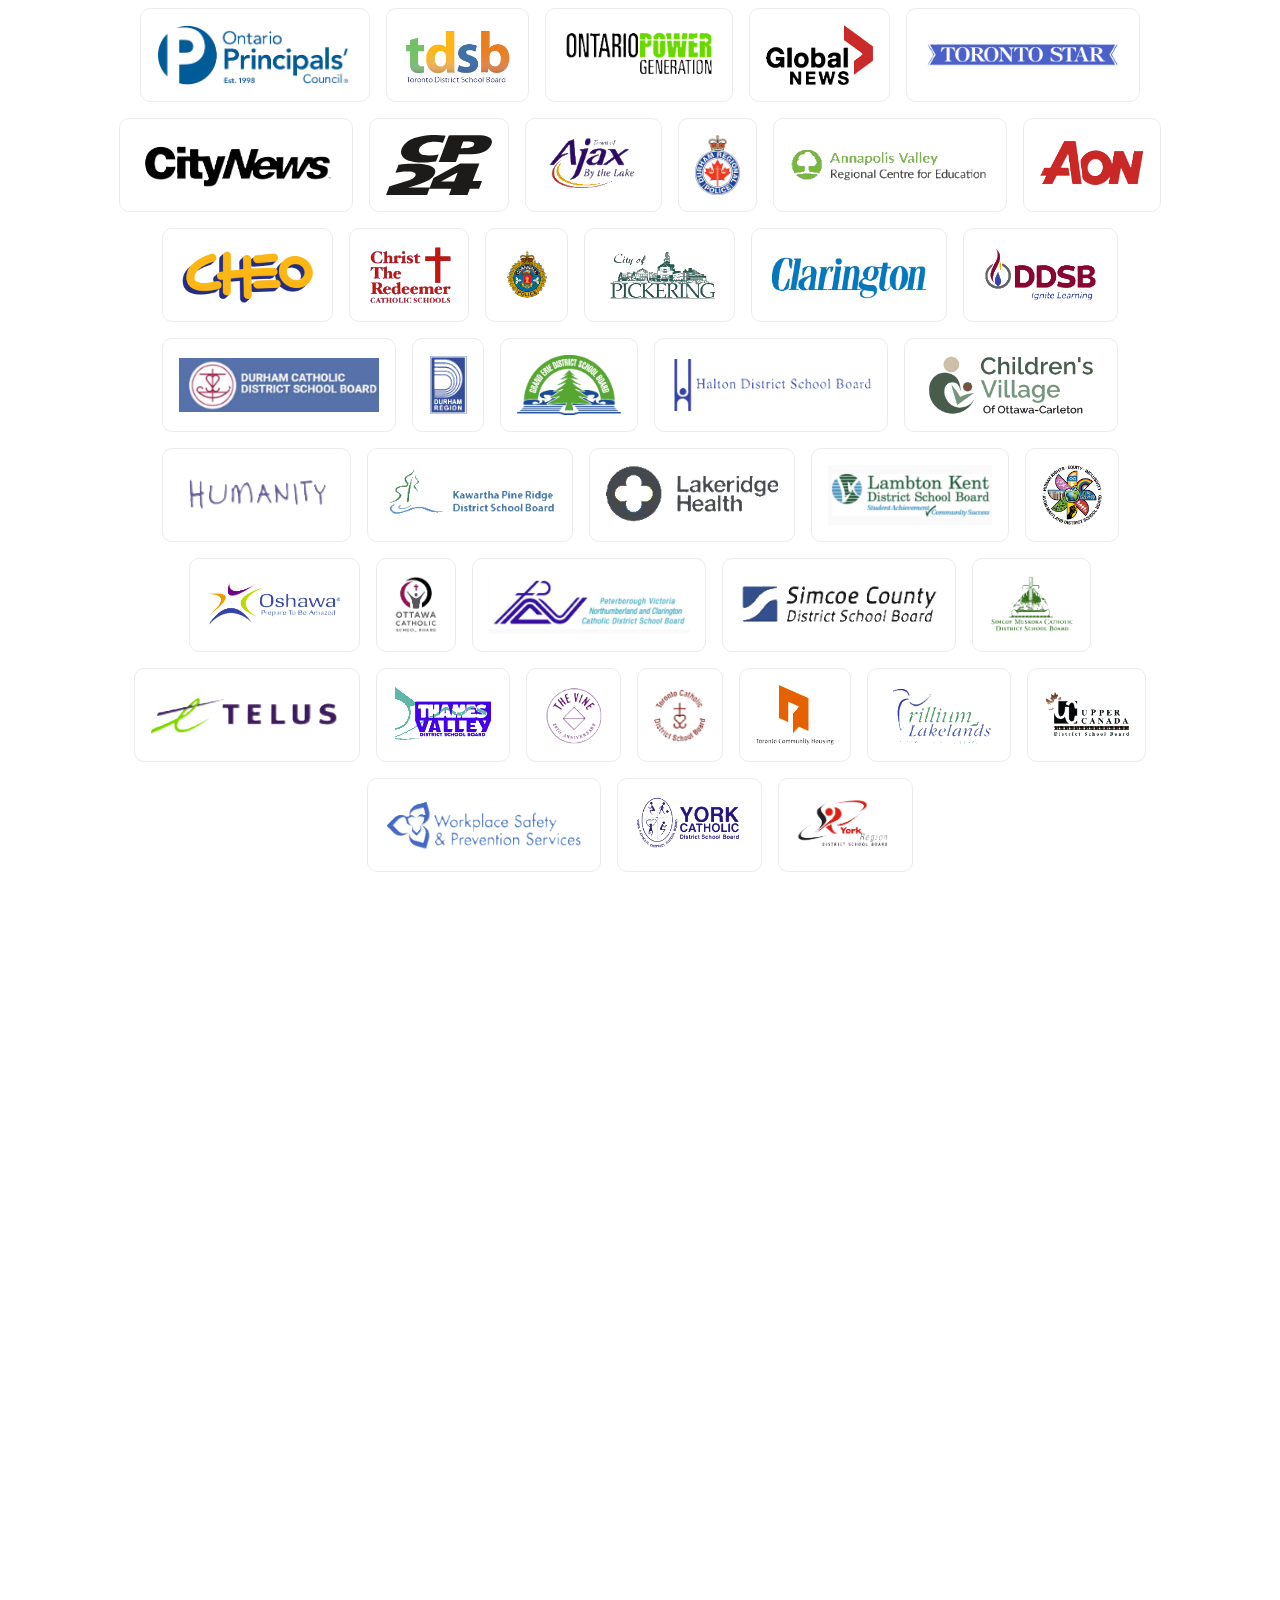
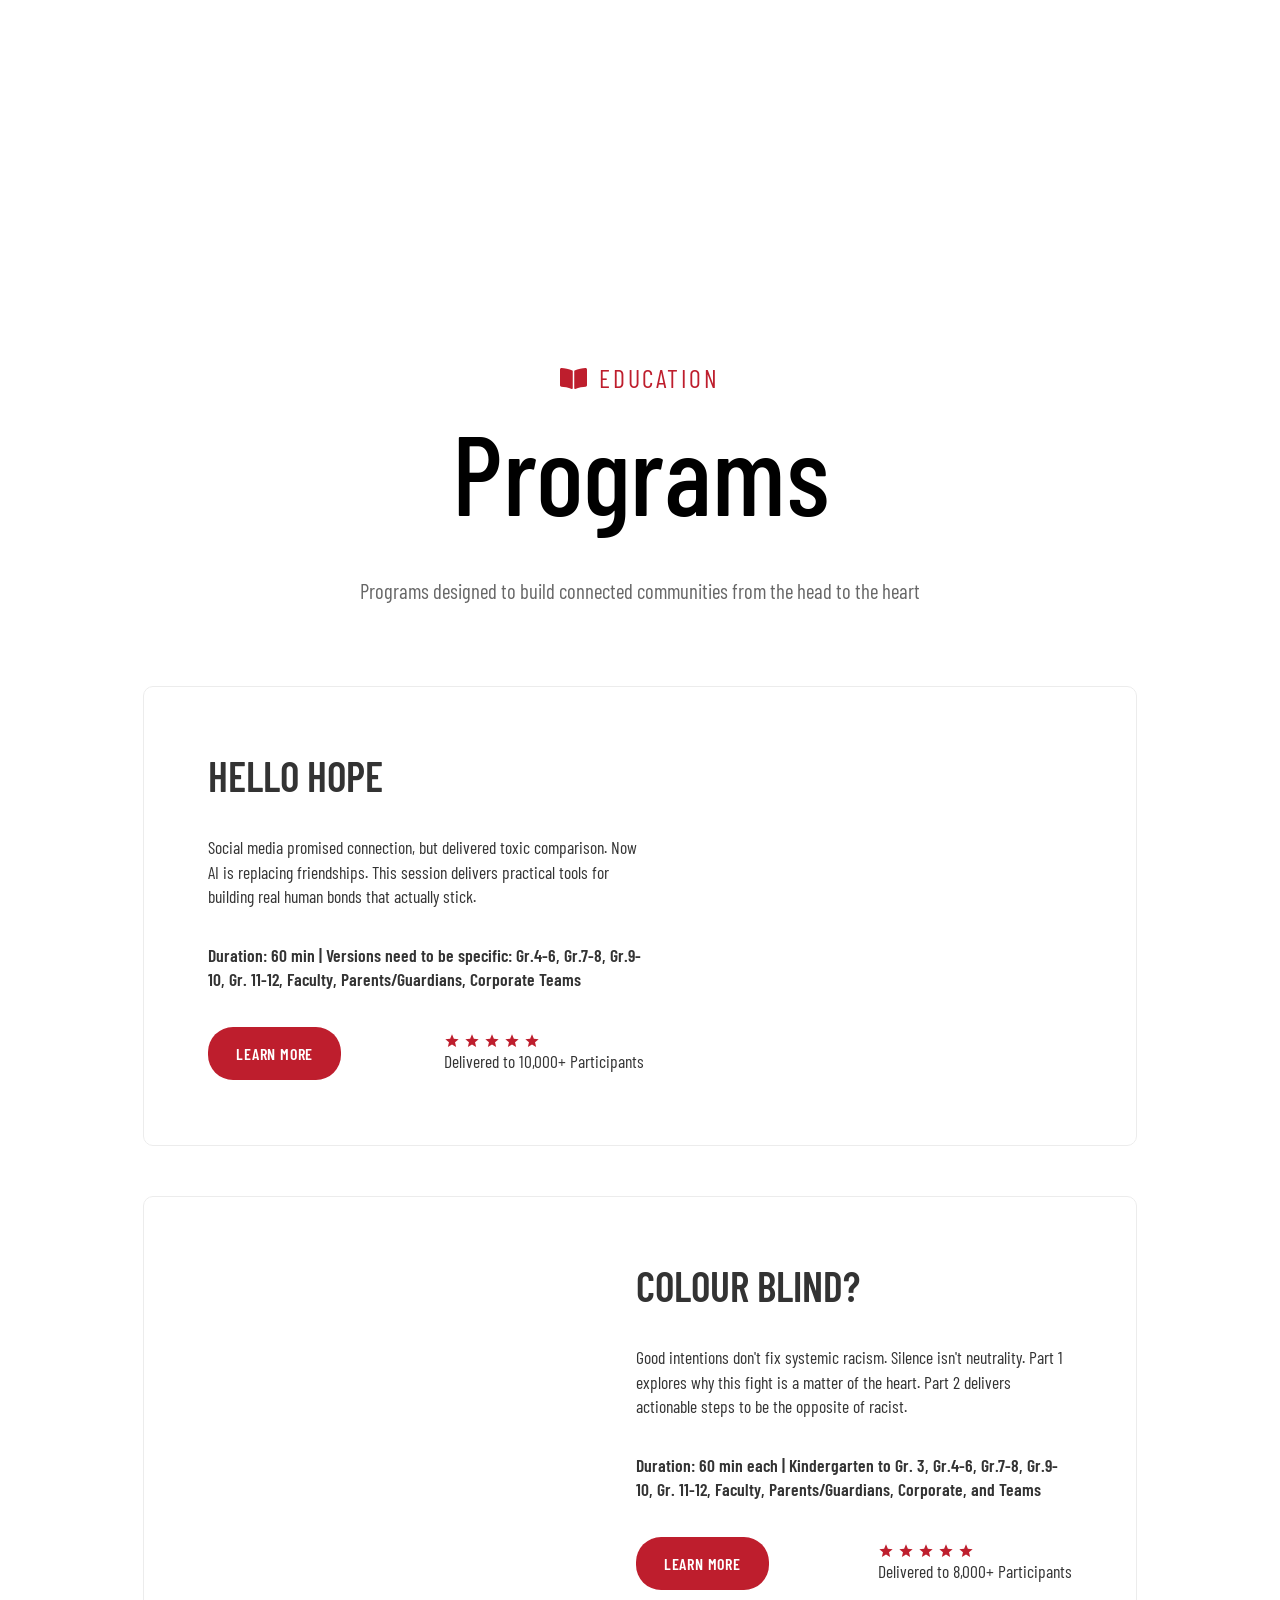
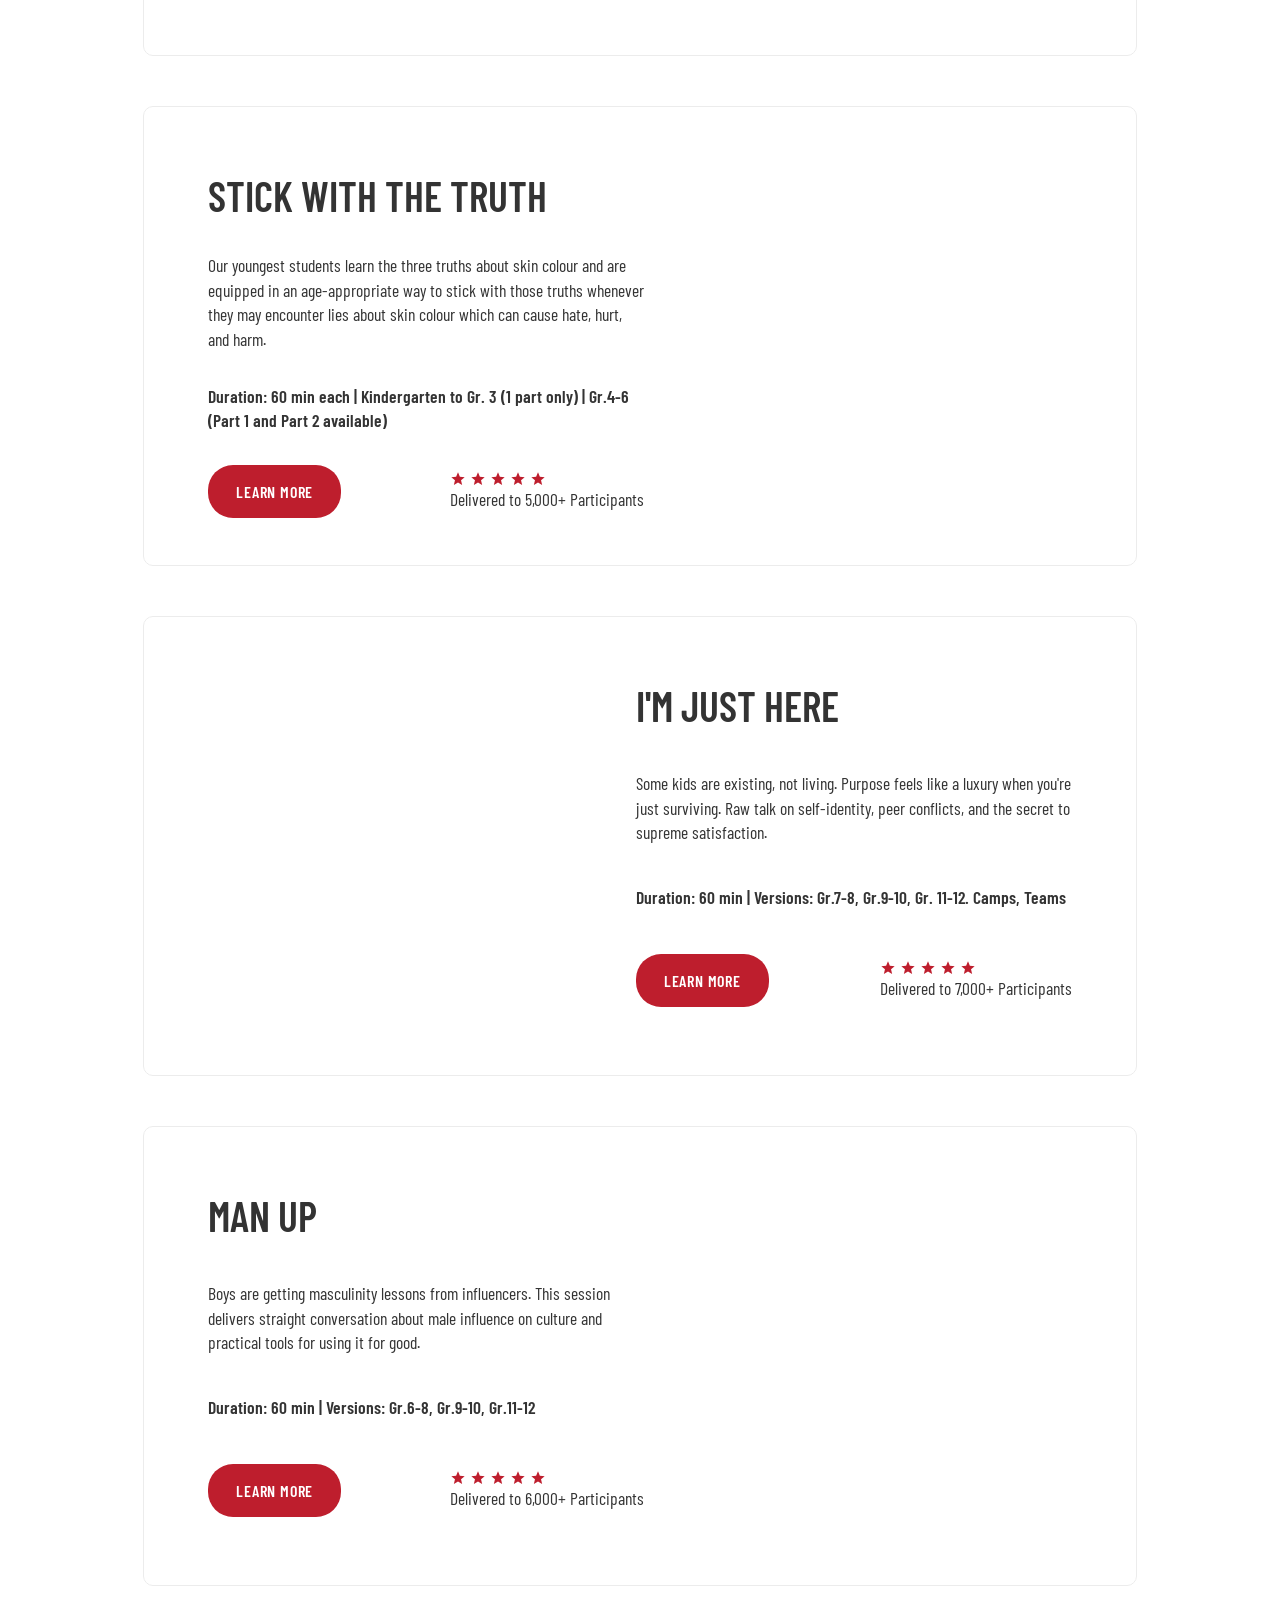
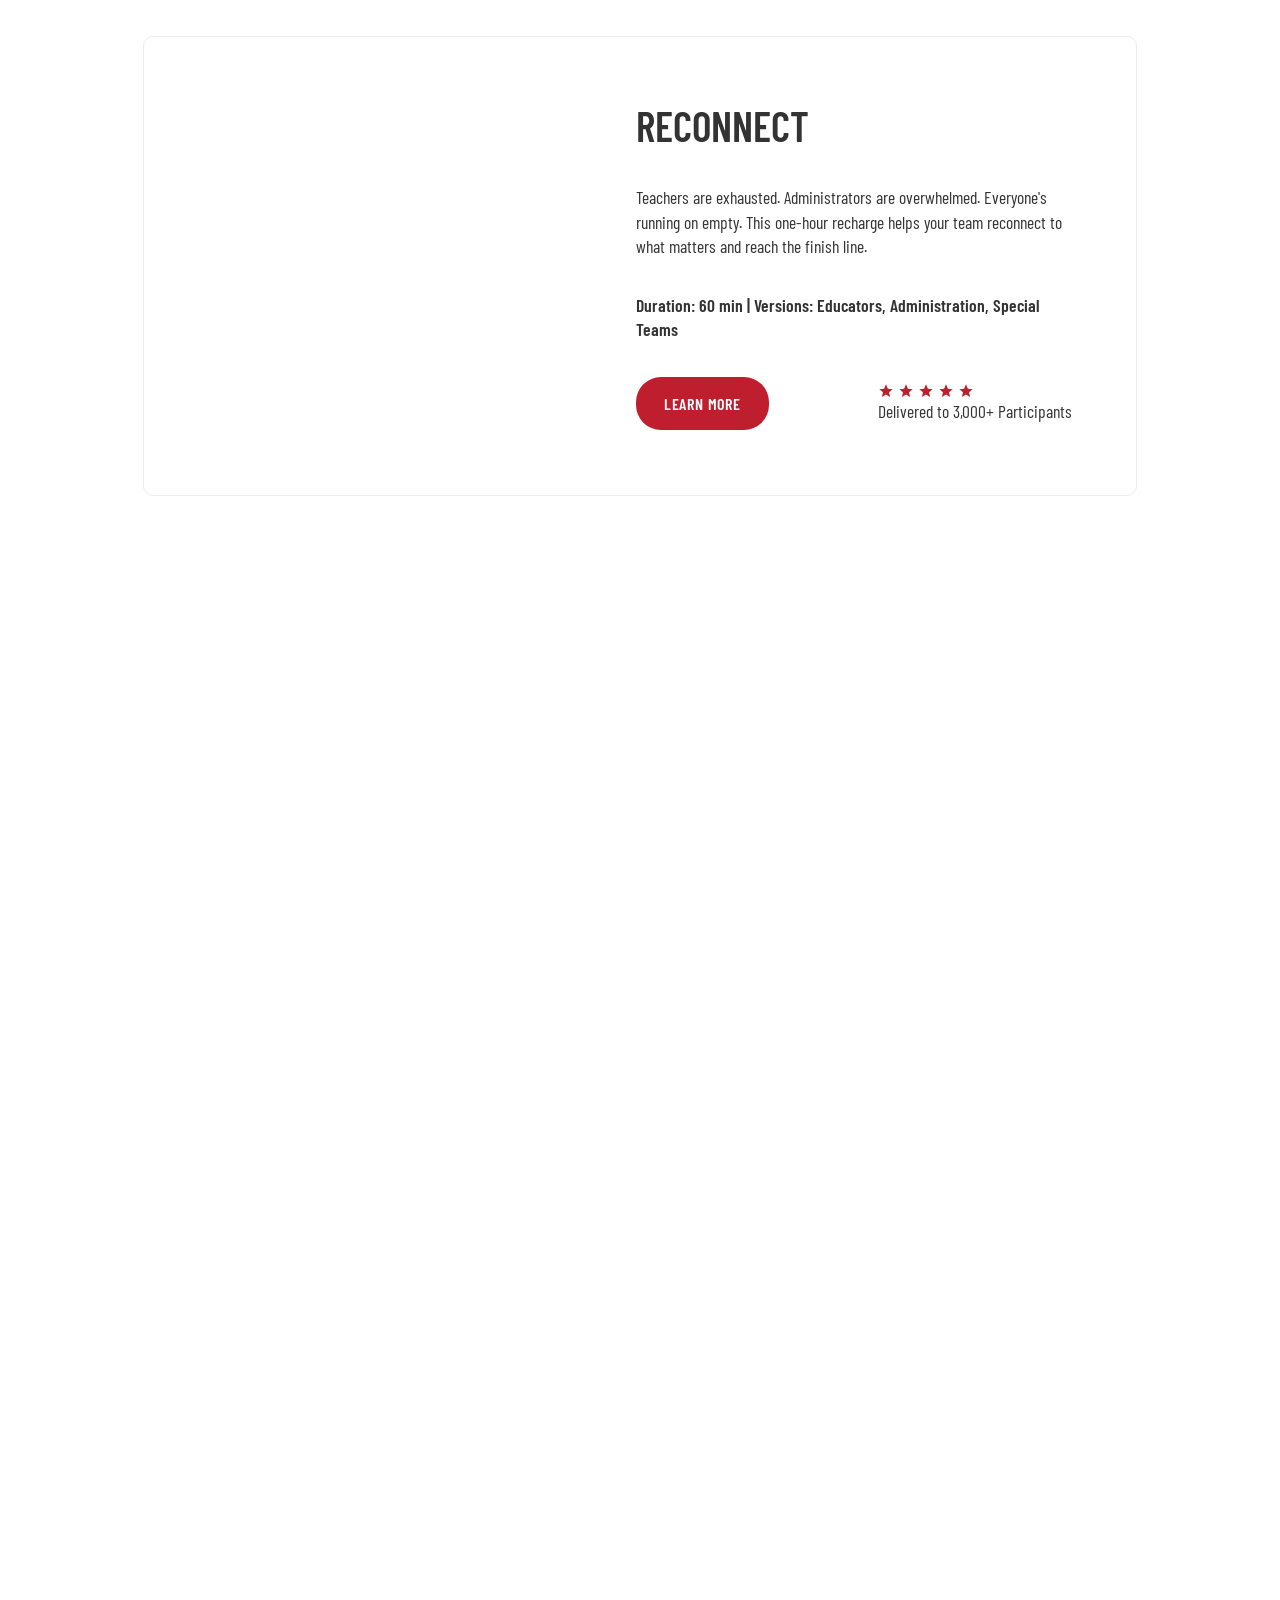
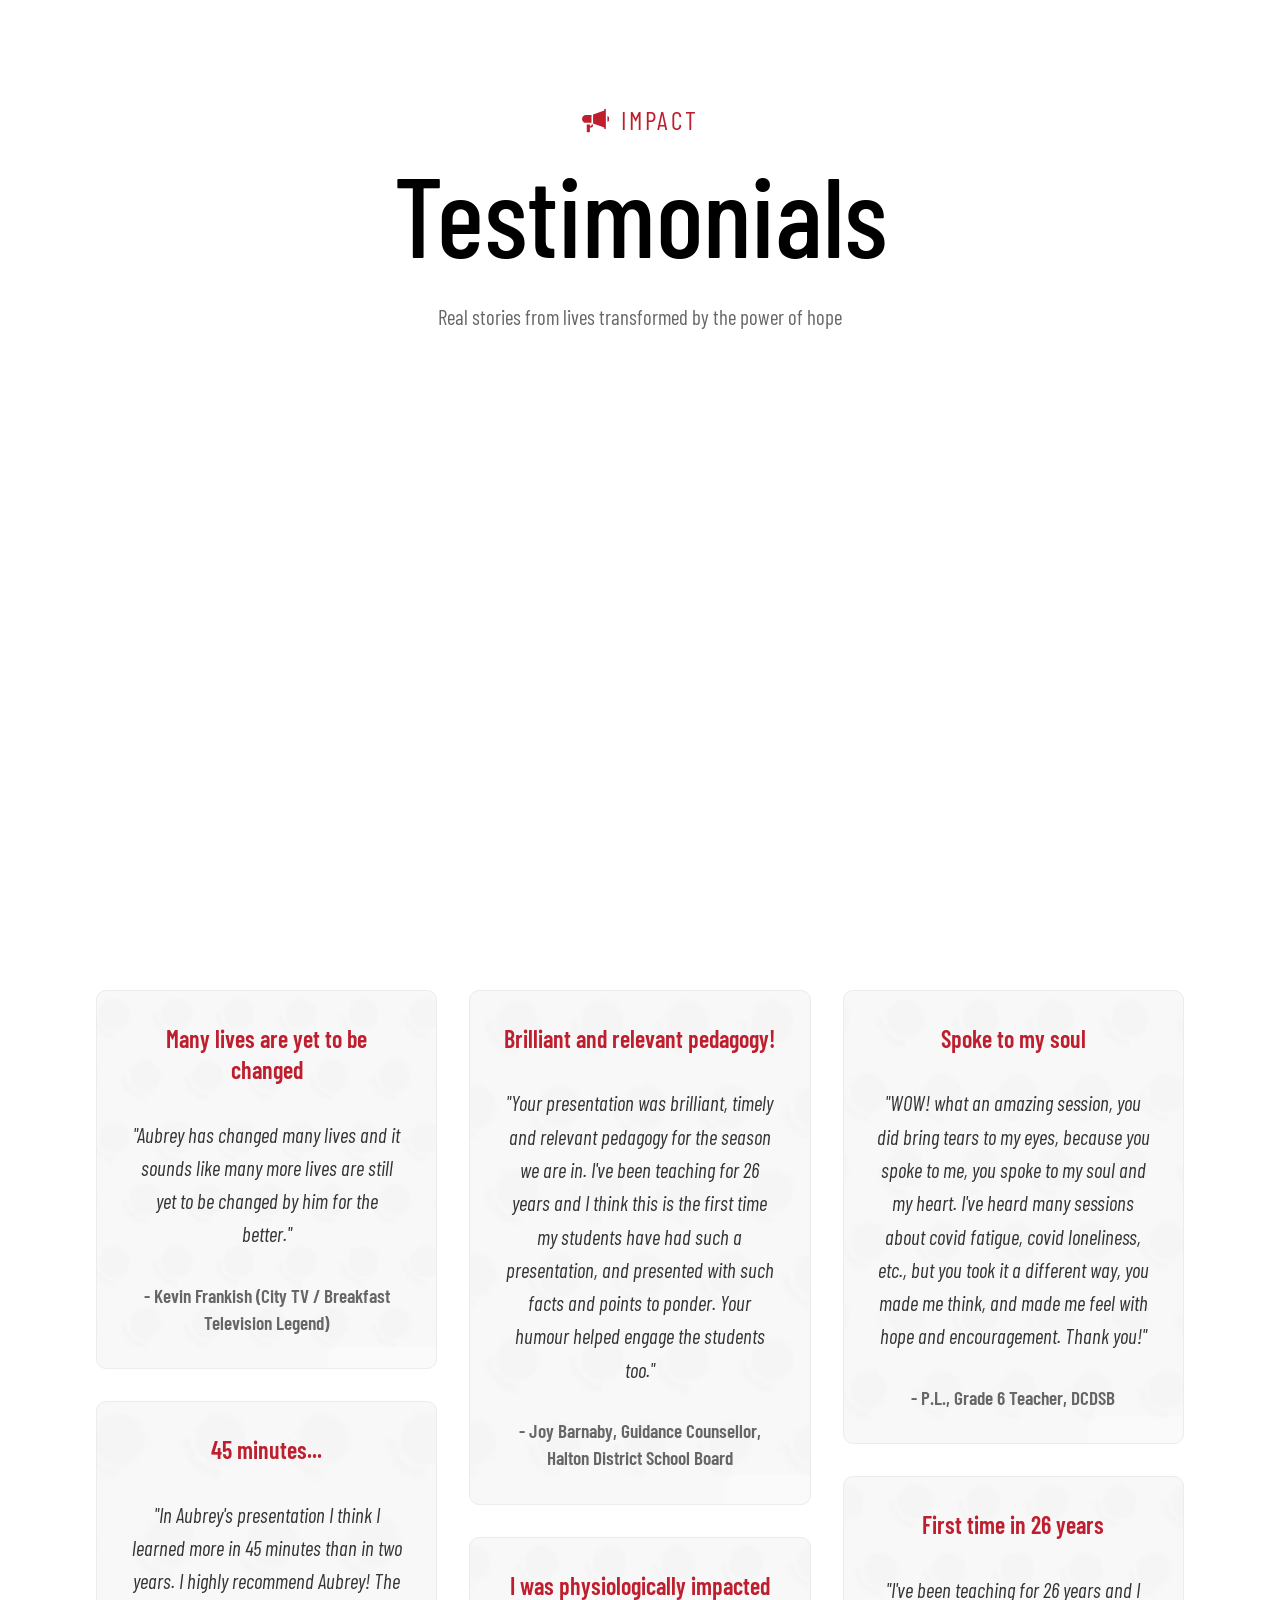
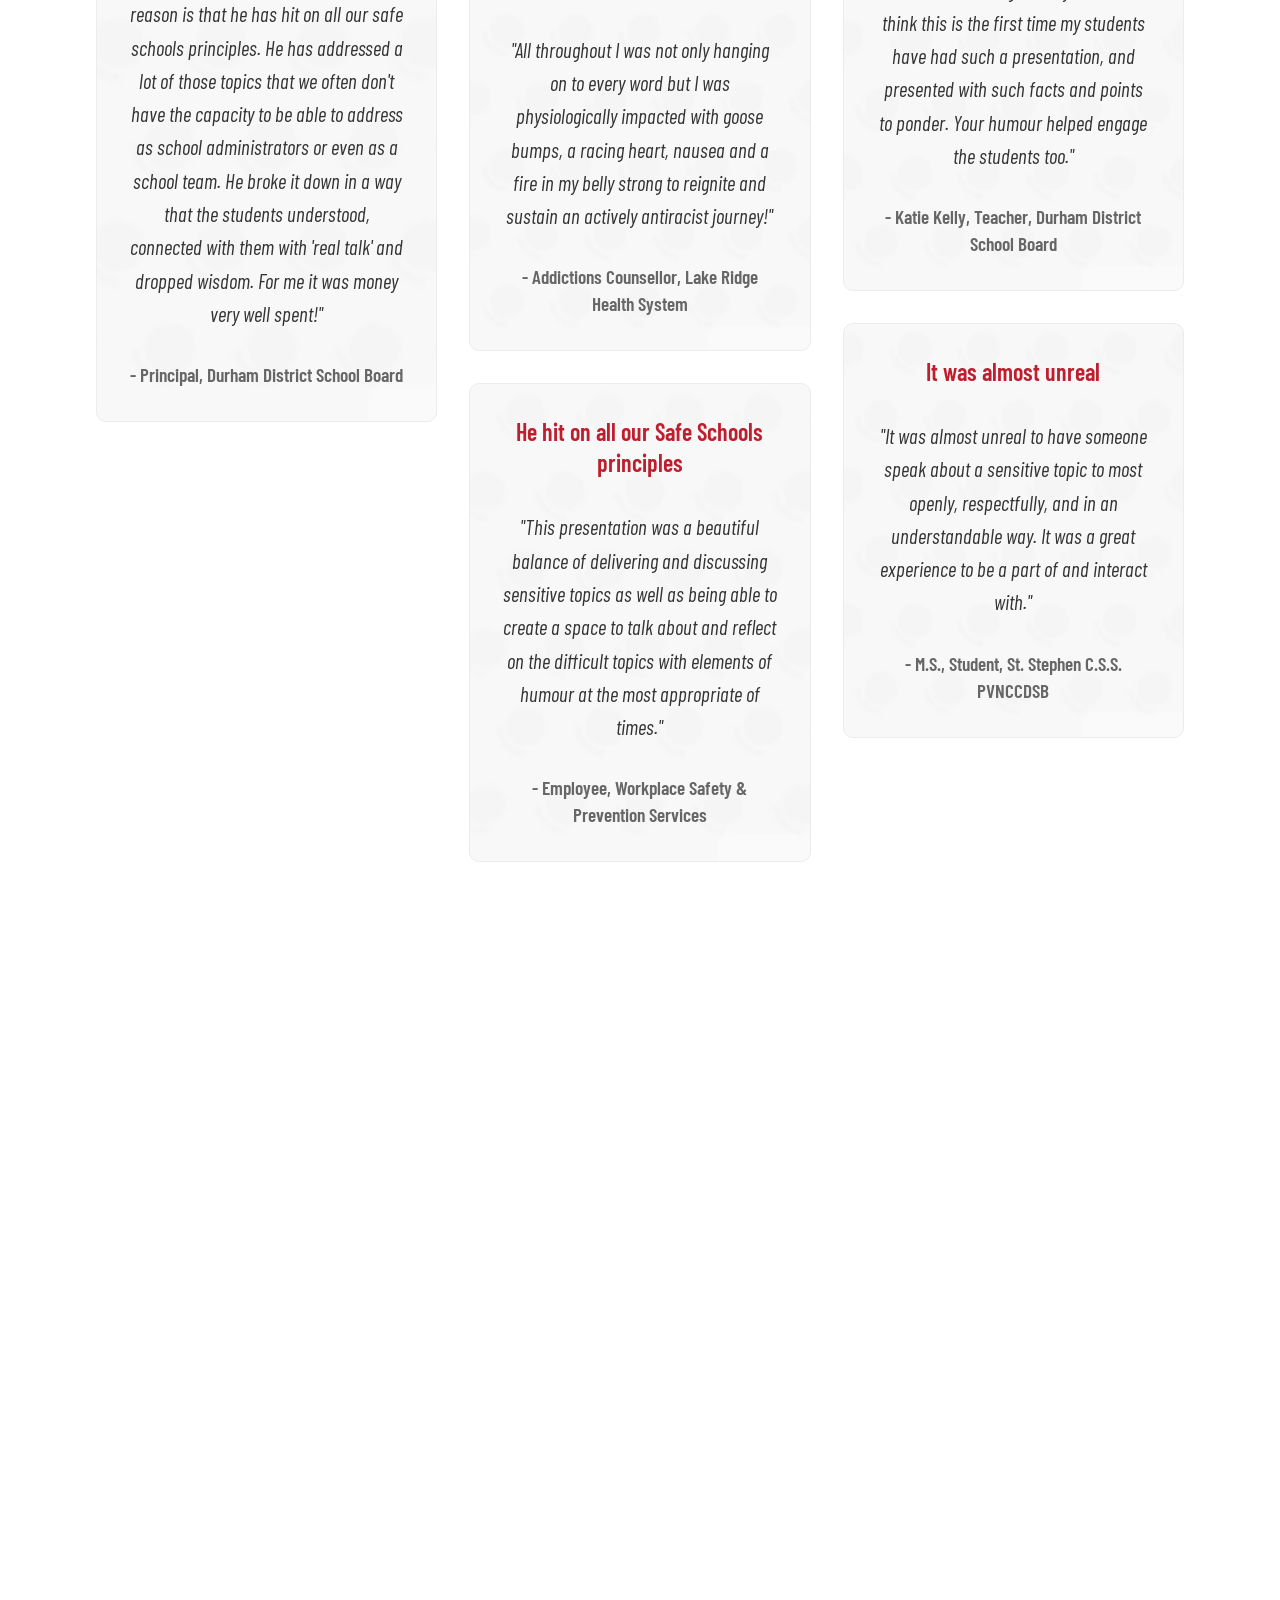
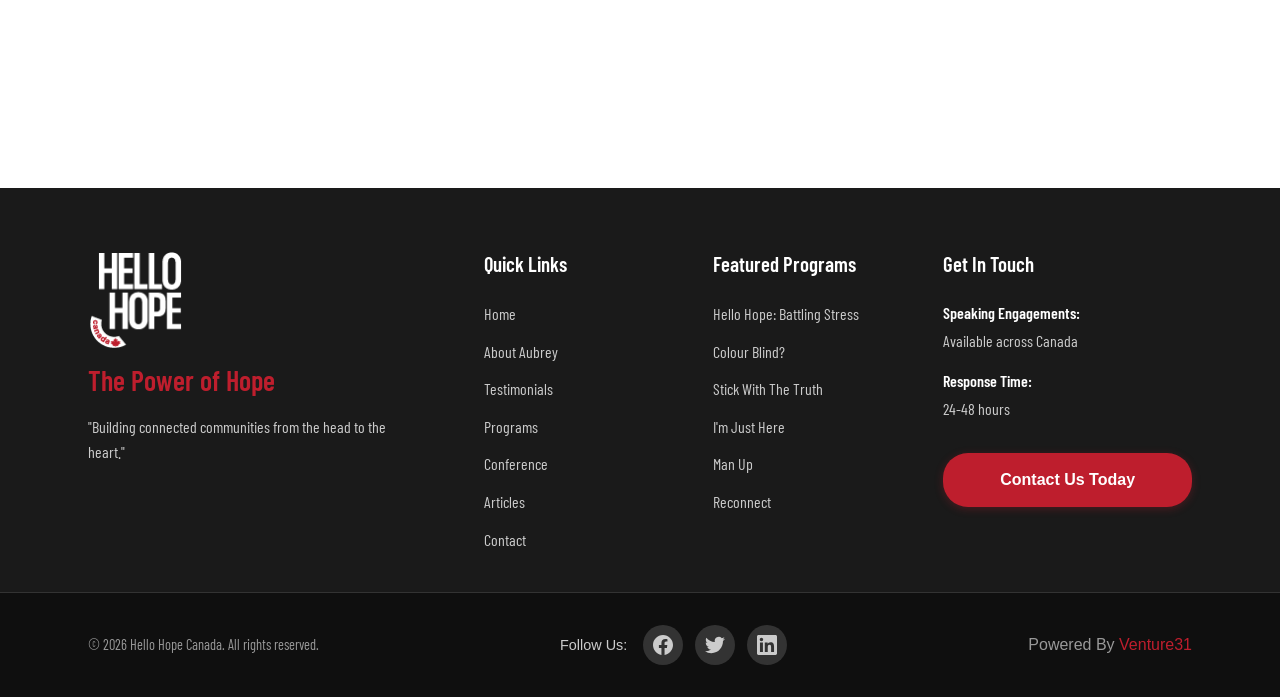
==== commit 6ca234e3: "Added countdown timer to home page" ====
--- a/index.html
+++ b/index.html
@@ -84,6 +84,7 @@
     <div class="hero_announcement">
       <p class="hero_announcement_text">Stay Sensitized Conference 2027</p>
       <p class="hero_announcement_subtext">Registration Now Open!</p>
+      <div class="countdown">273 : 54 : 12 : 34</div>
       <a href="/conference" class="hero_announcement_btn">Register Now</a>
     </div>
     <button class="sound-toggle" id="soundToggle" aria-label="Toggle sound">
--- a/styles/main.css
+++ b/styles/main.css
@@ -176,6 +176,38 @@
 .hero_announcement_btn:hover {
   transform: translateY(-2px);
   background-color: #9a1825;
+}
+
+/* Countdown Timer */
+.countdown {
+    background-color: black;
+    padding: 0.5rem 1rem;
+    border-radius: 50px;
+    color: white;
+    font-weight: 500;
+    display: flex;
+    align-items: baseline;
+    justify-content: center;
+    gap: 1.25rem;
+}
+
+.countdown_unit {
+    display: flex;
+    align-items: baseline;
+    gap: 0.35rem;
+}
+
+.countdown_number {
+    font-size: 1.1rem;
+    font-weight: 700;
+}
+
+.countdown_label {
+    font-size: 0.7rem;
+    font-weight: 400;
+    text-transform: uppercase;
+    letter-spacing: 0.03em;
+    opacity: 0.75;
 }
 
 /* Sound Toggle Button */
@@ -929,7 +961,7 @@
   justify-content: center;
   align-items: center;
   height: calc(100vh - 70px);
-  background-image: url('/media-cdn/homepage_pic_1.png');
+  background-image: url('/media-cdn/homepage_pic_1.jpg');
   background-size: cover;
   background-position: center;
   background-repeat: no-repeat;
@@ -943,7 +975,7 @@
   justify-content: center;
   align-items: center;
   height: calc(100vh - 70px);
-  background-image: url('/media-cdn/homepage_pic_2.png');
+  background-image: url('/media-cdn/homepage_pic_2.jpg');
   background-size: cover;
   background-position: center;
   background-repeat: no-repeat;
@@ -957,7 +989,7 @@
   justify-content: center;
   align-items: center;
   height: calc(100vh - 70px);
-  background-image: url('/media-cdn/homepage_pic_3.png');
+  background-image: url('/media-cdn/homepage_pic_3.jpg');
   background-size: cover;
   background-position: center;
   background-repeat: no-repeat;
--- a/styles/main.css
+++ b/styles/main.css
@@ -176,6 +176,38 @@
 .hero_announcement_btn:hover {
   transform: translateY(-2px);
   background-color: #9a1825;
+}
+
+/* Countdown Timer */
+.countdown {
+    background-color: black;
+    padding: 0.5rem 1rem;
+    border-radius: 50px;
+    color: white;
+    font-weight: 500;
+    display: flex;
+    align-items: baseline;
+    justify-content: center;
+    gap: 1.25rem;
+}
+
+.countdown_unit {
+    display: flex;
+    align-items: baseline;
+    gap: 0.35rem;
+}
+
+.countdown_number {
+    font-size: 1.1rem;
+    font-weight: 700;
+}
+
+.countdown_label {
+    font-size: 0.7rem;
+    font-weight: 400;
+    text-transform: uppercase;
+    letter-spacing: 0.03em;
+    opacity: 0.75;
 }
 
 /* Sound Toggle Button */
@@ -929,7 +961,7 @@
   justify-content: center;
   align-items: center;
   height: calc(100vh - 70px);
-  background-image: url('/media-cdn/homepage_pic_1.png');
+  background-image: url('/media-cdn/homepage_pic_1.jpg');
   background-size: cover;
   background-position: center;
   background-repeat: no-repeat;
@@ -943,7 +975,7 @@
   justify-content: center;
   align-items: center;
   height: calc(100vh - 70px);
-  background-image: url('/media-cdn/homepage_pic_2.png');
+  background-image: url('/media-cdn/homepage_pic_2.jpg');
   background-size: cover;
   background-position: center;
   background-repeat: no-repeat;
@@ -957,7 +989,7 @@
   justify-content: center;
   align-items: center;
   height: calc(100vh - 70px);
-  background-image: url('/media-cdn/homepage_pic_3.png');
+  background-image: url('/media-cdn/homepage_pic_3.jpg');
   background-size: cover;
   background-position: center;
   background-repeat: no-repeat;
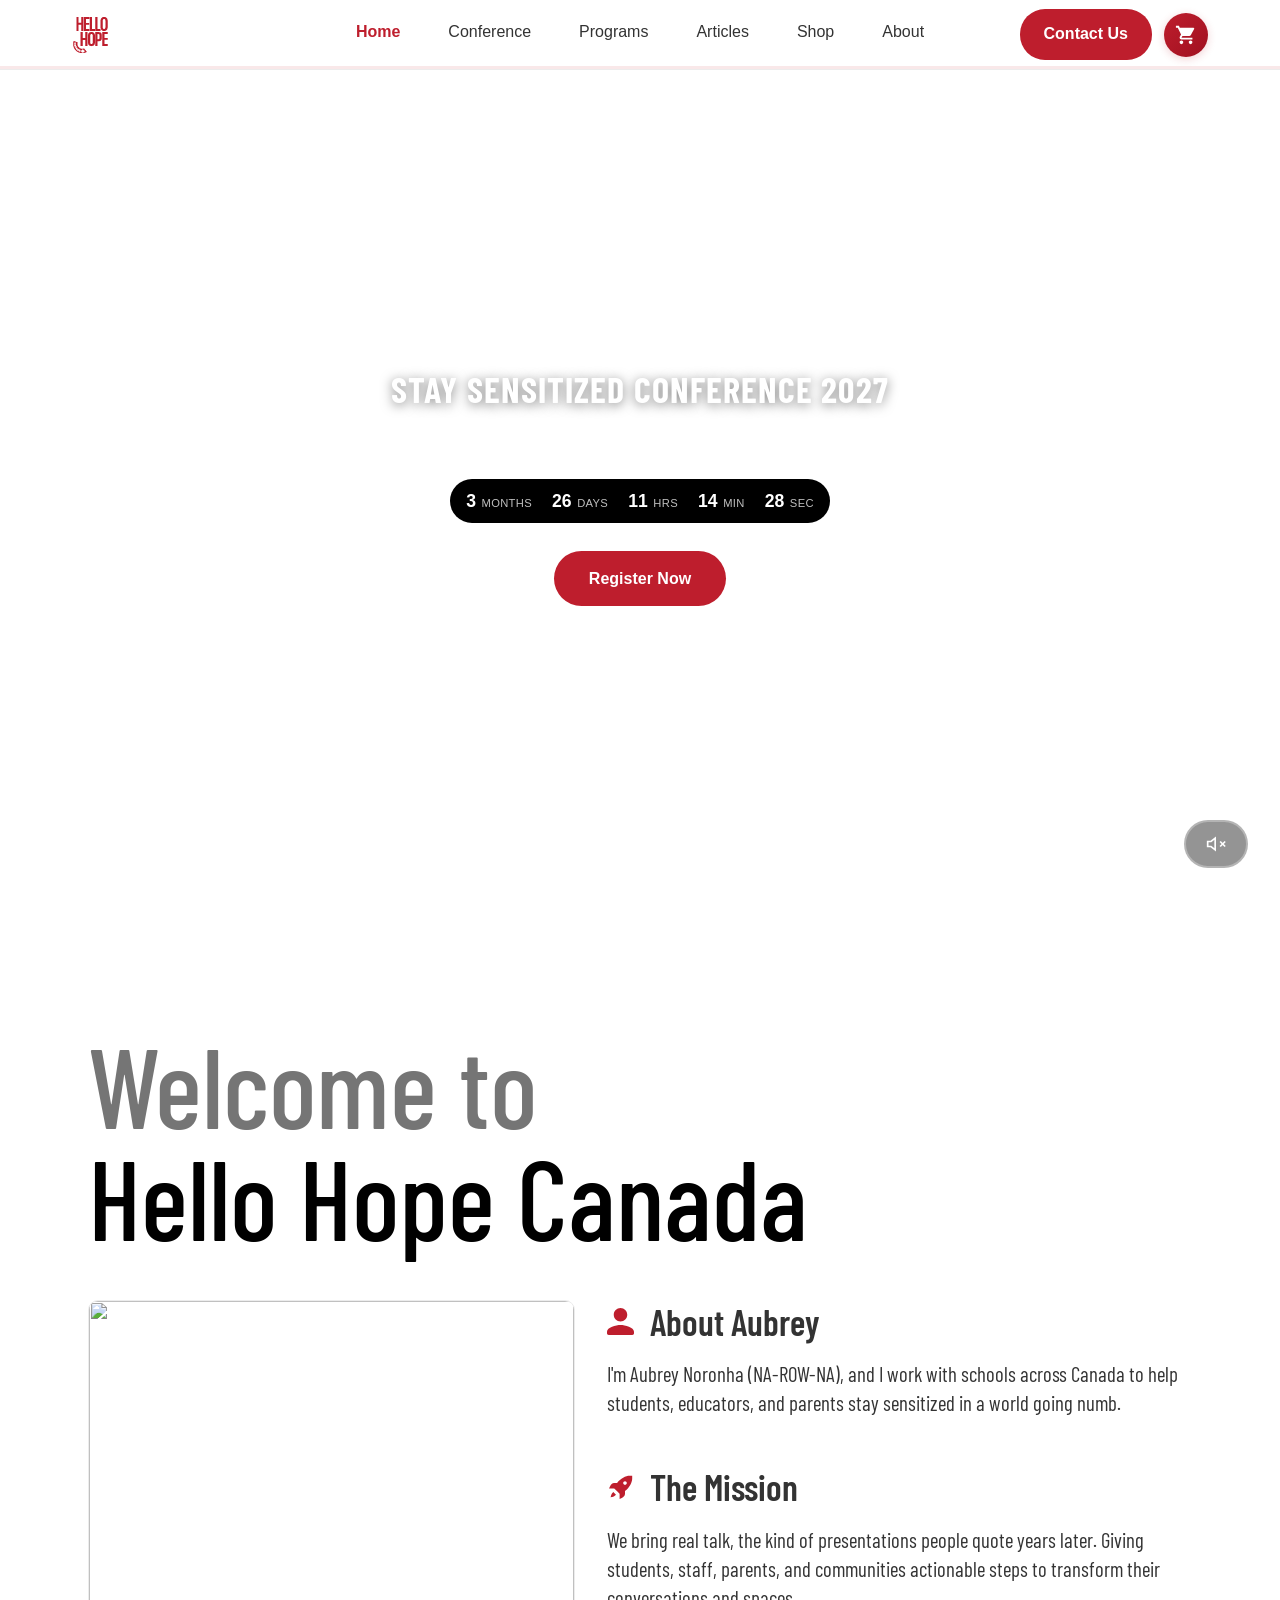
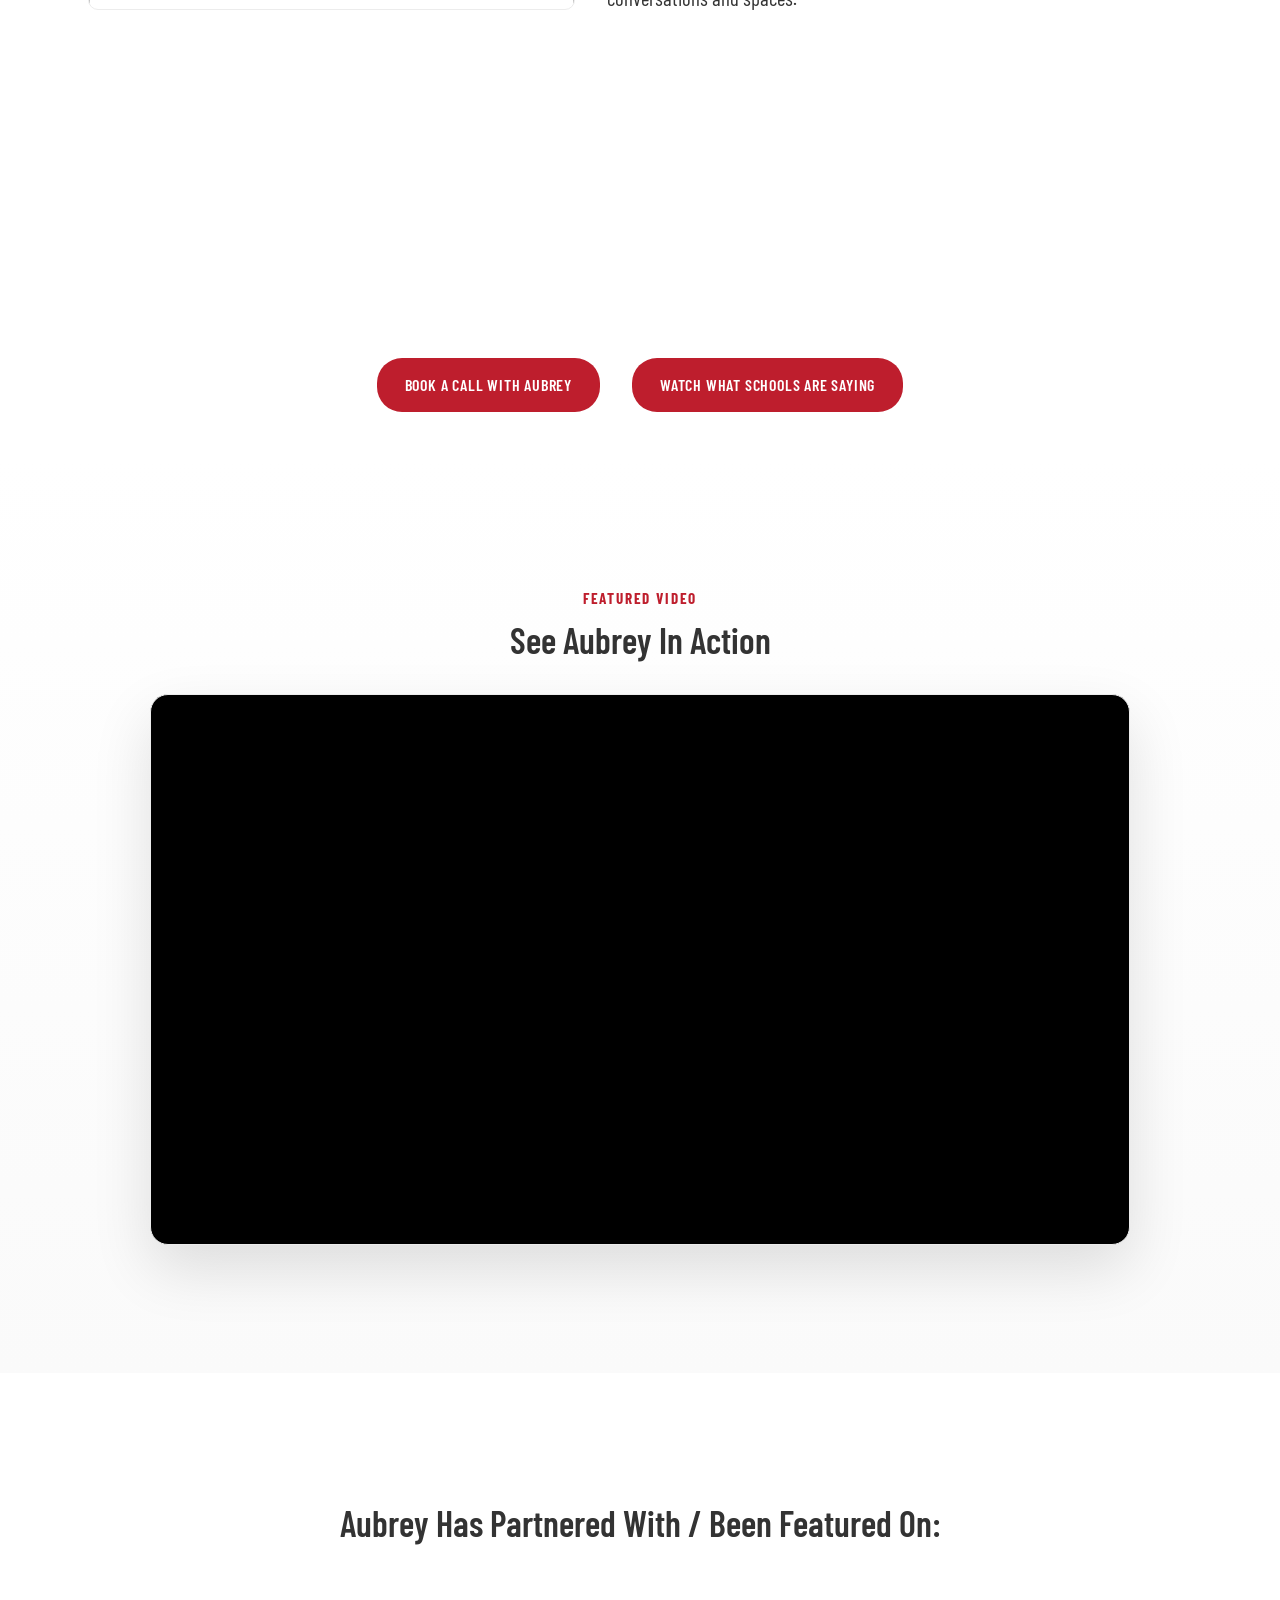
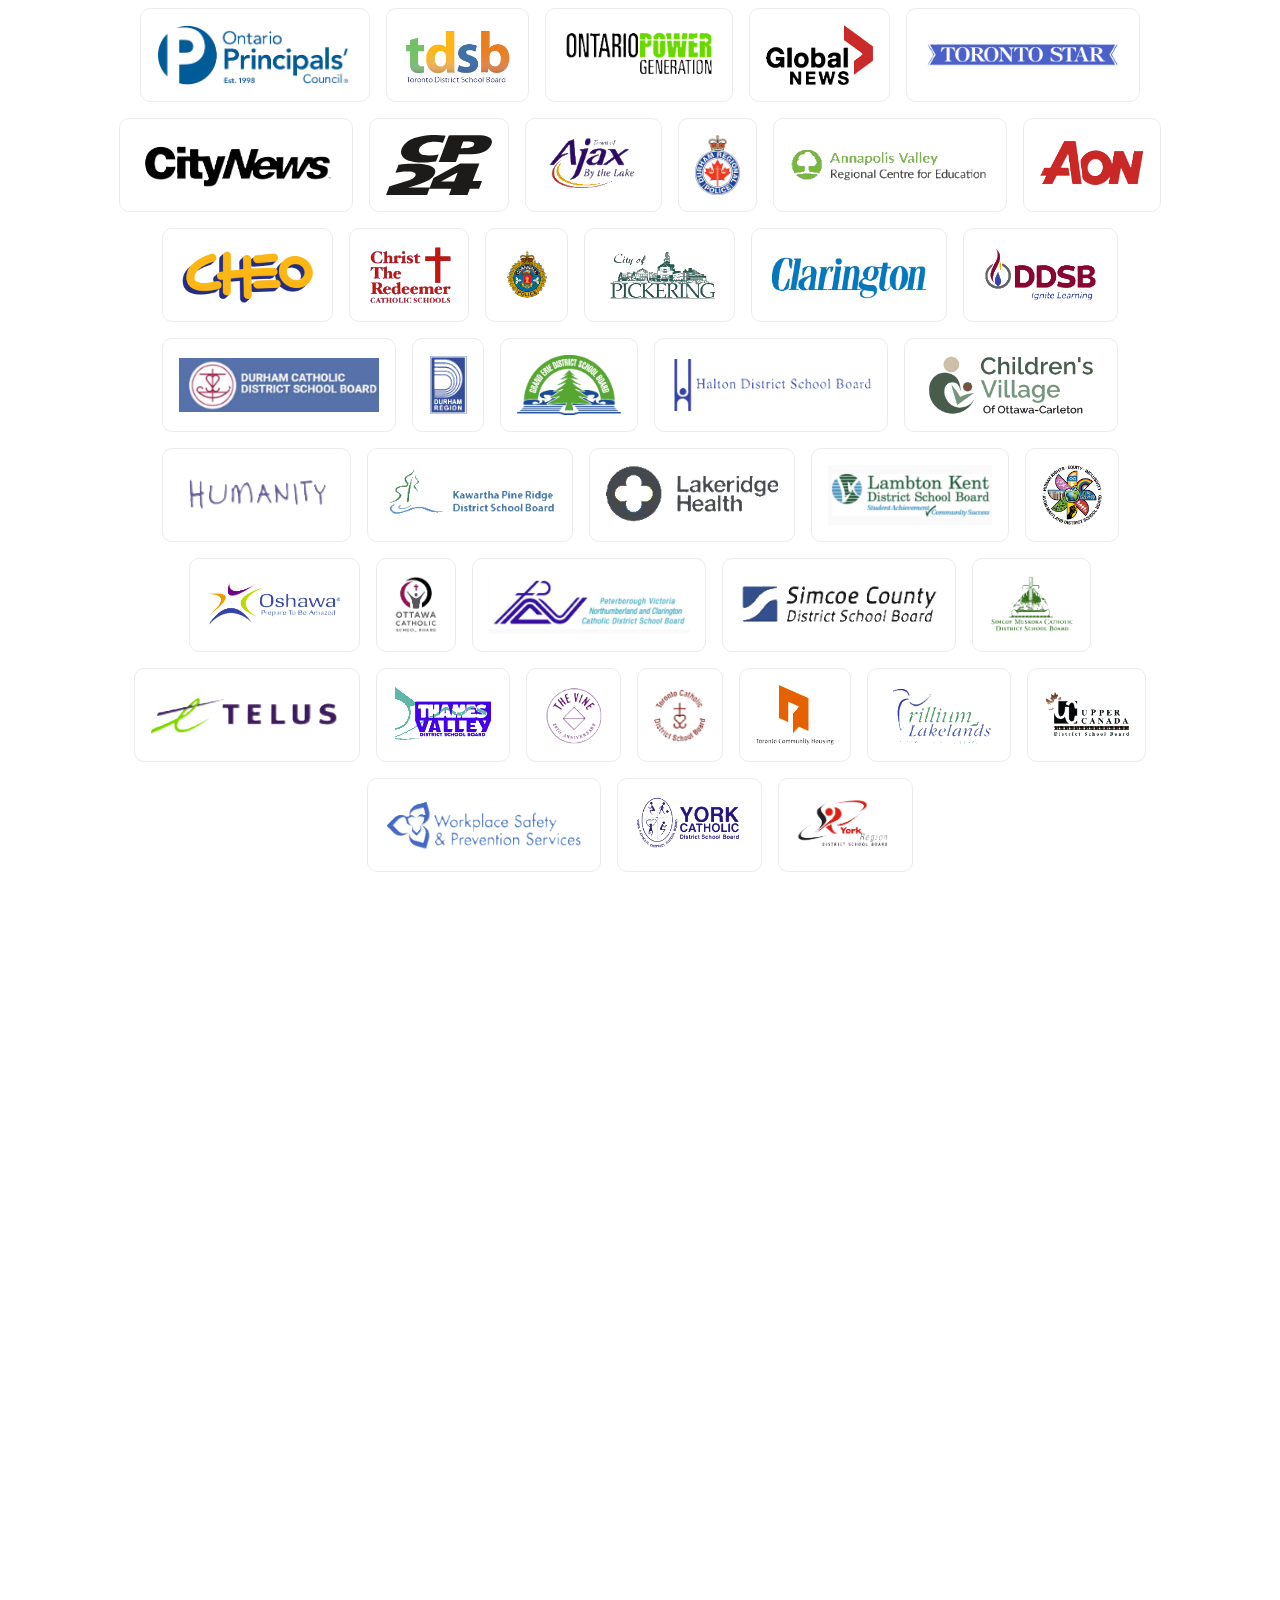
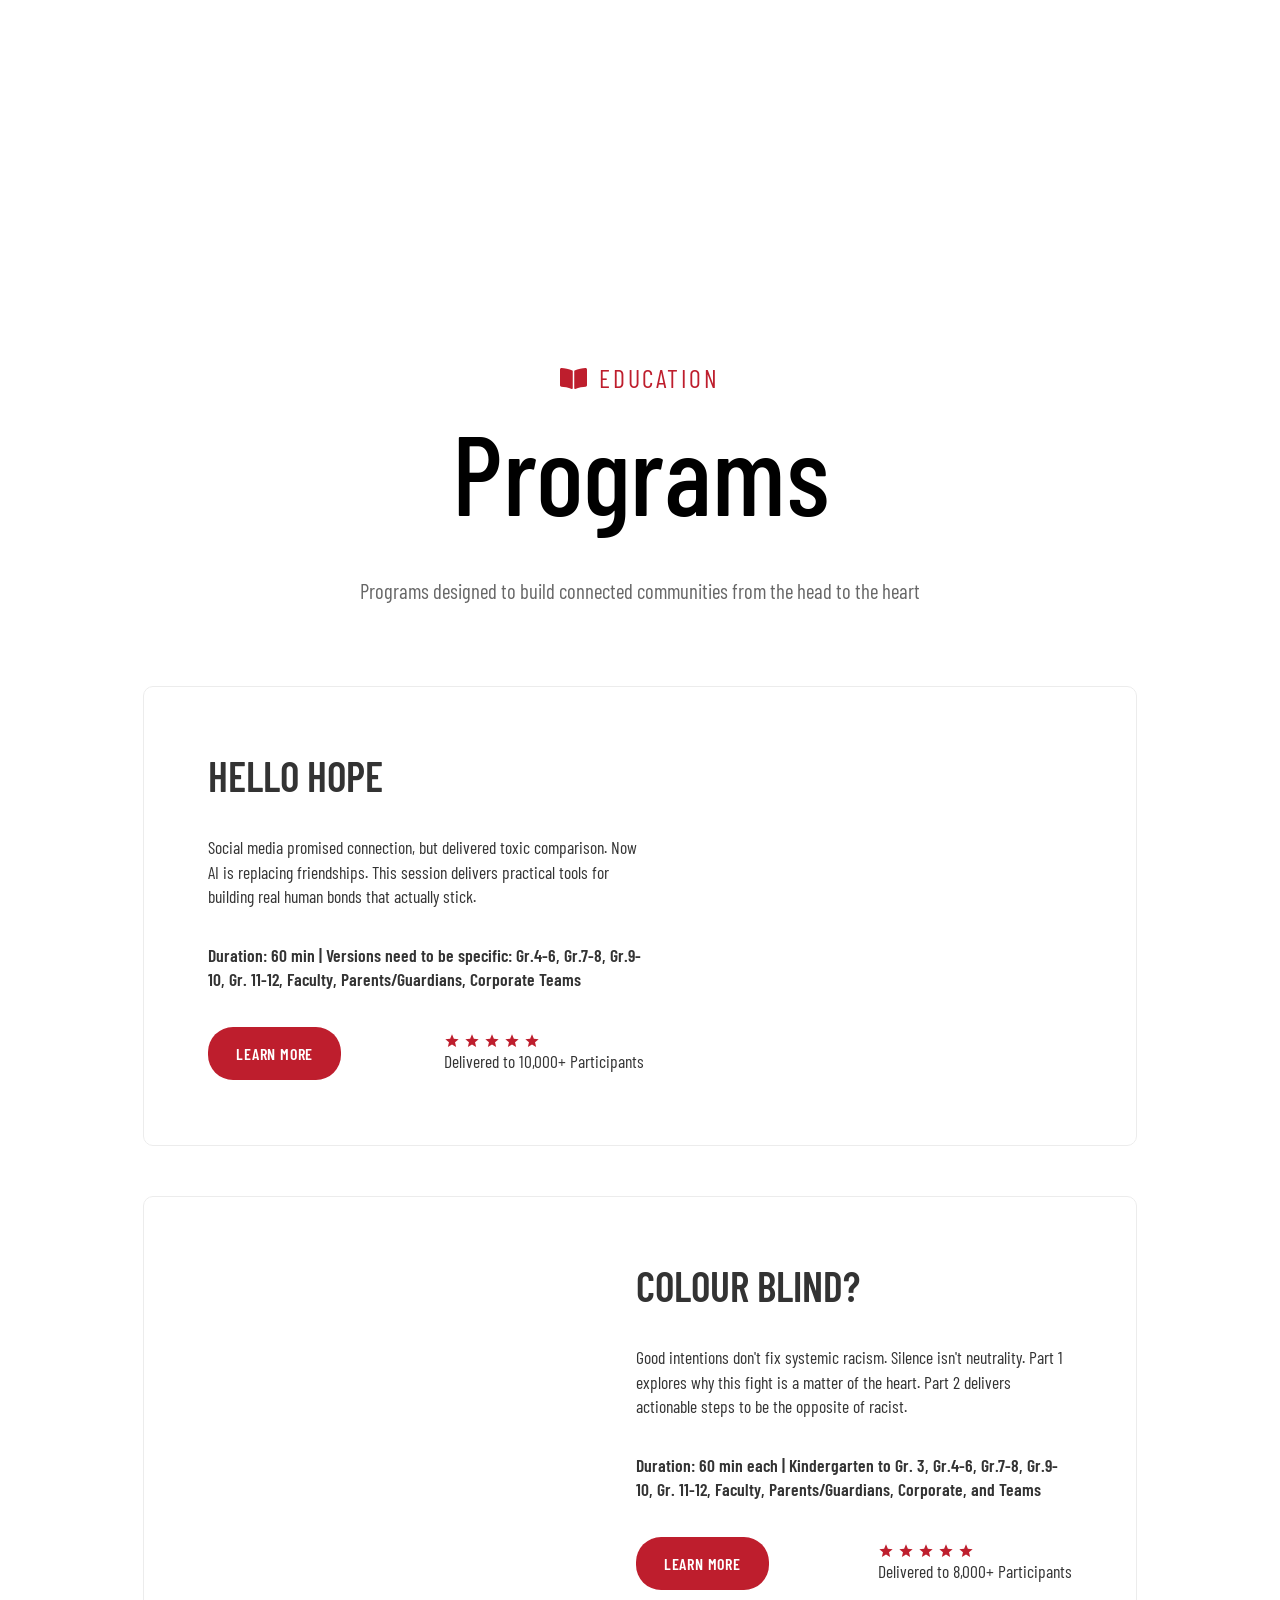
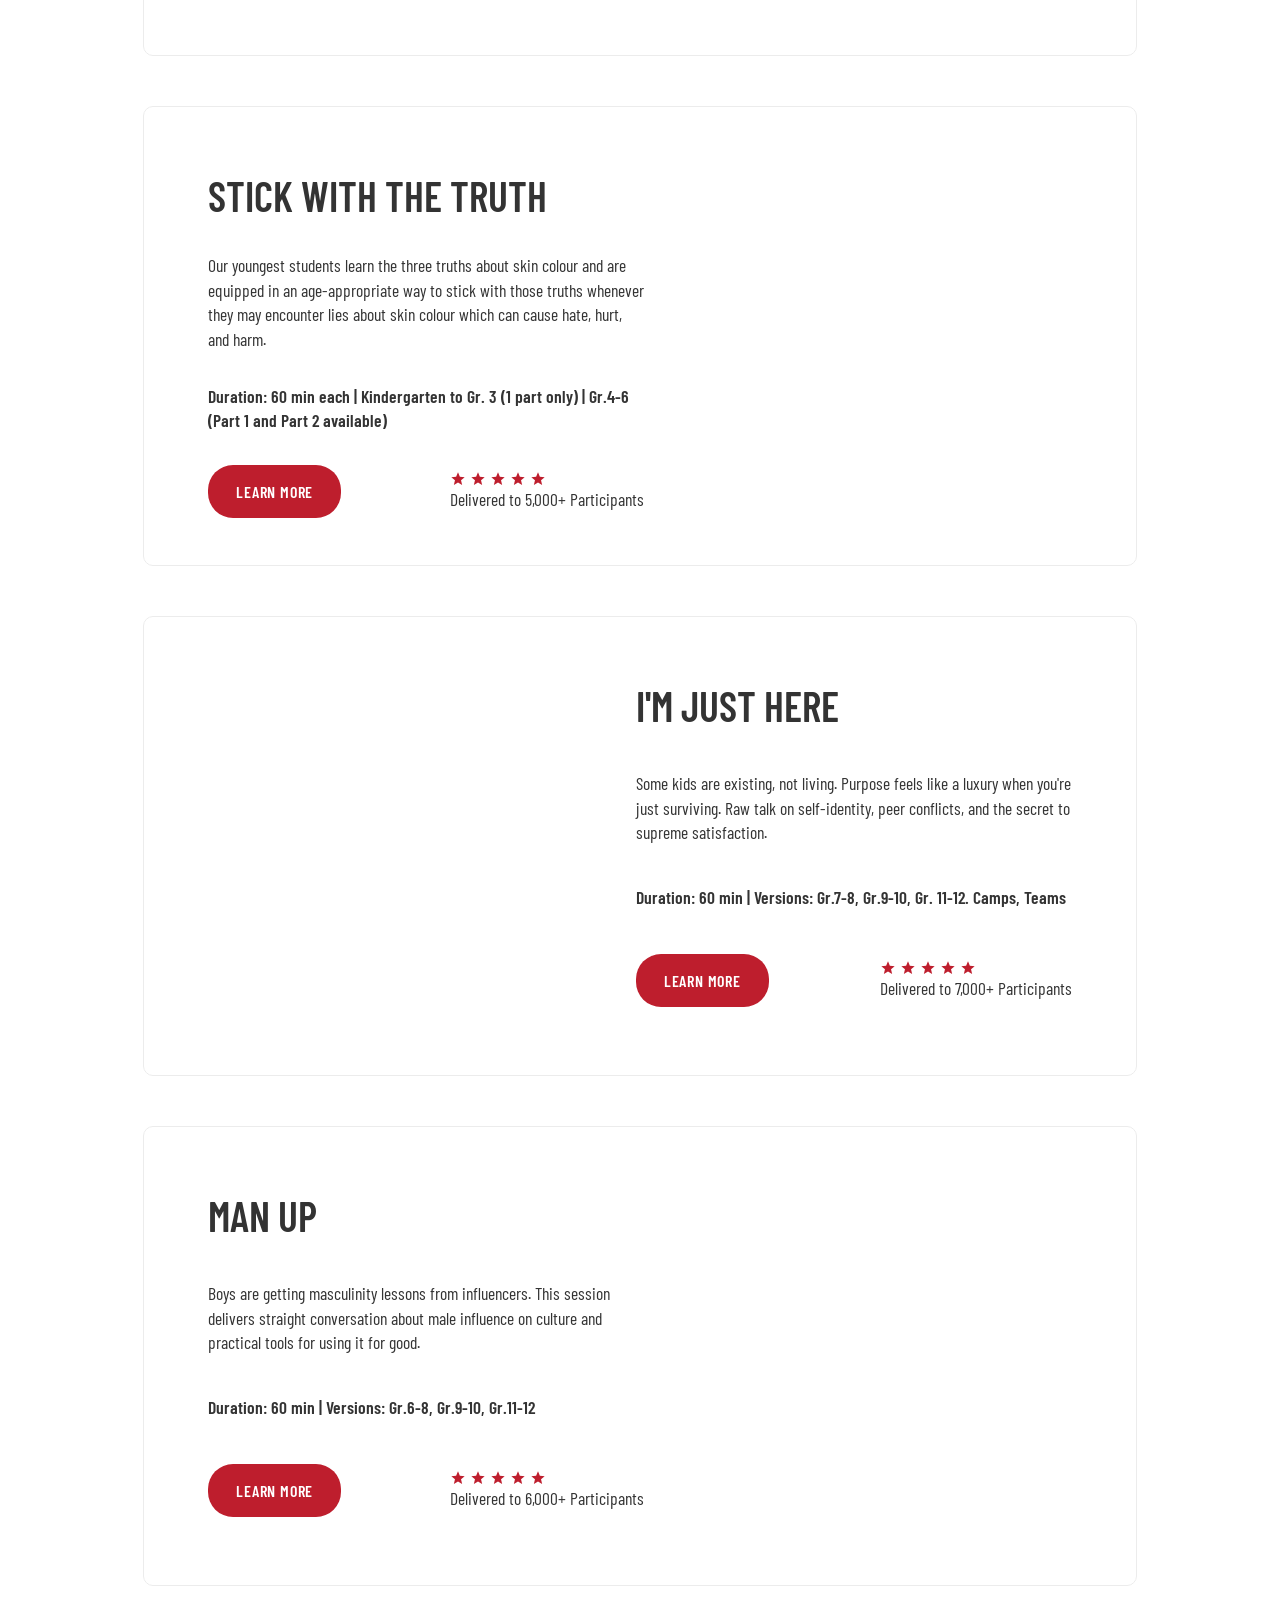
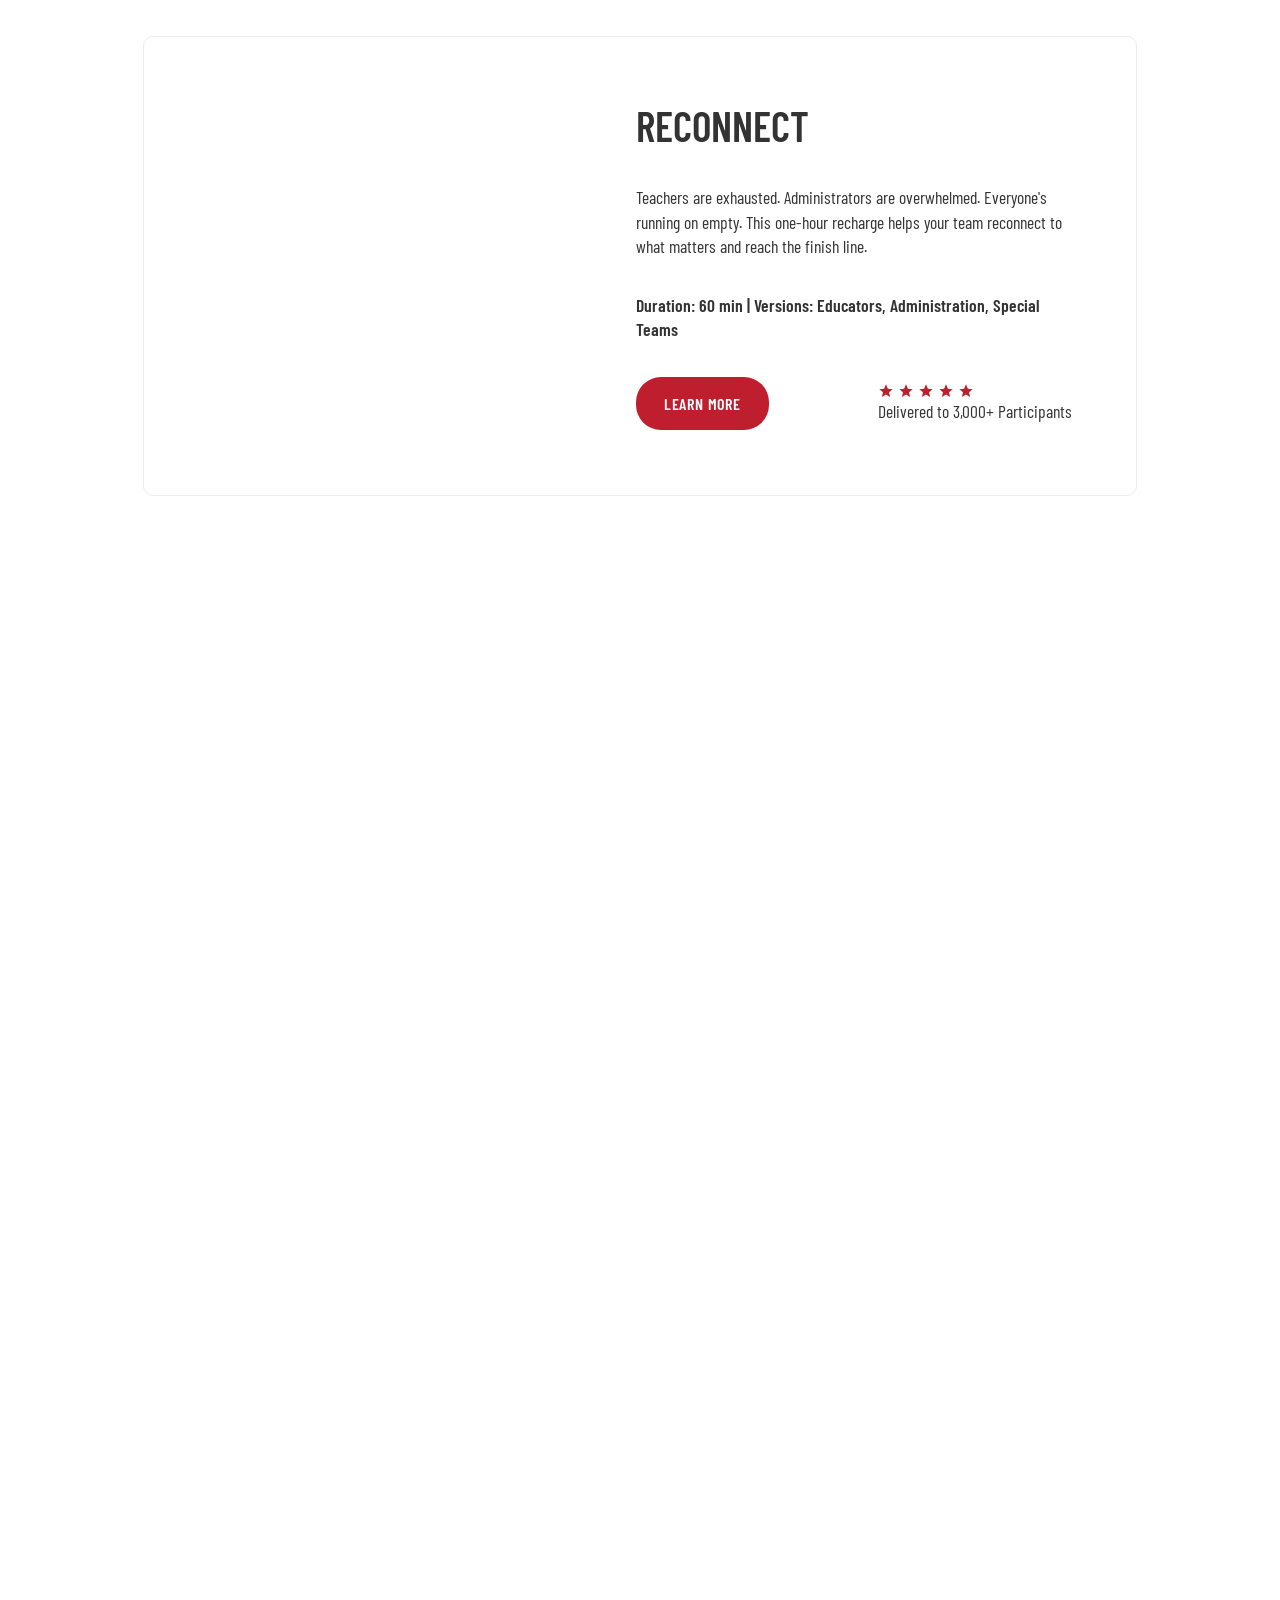
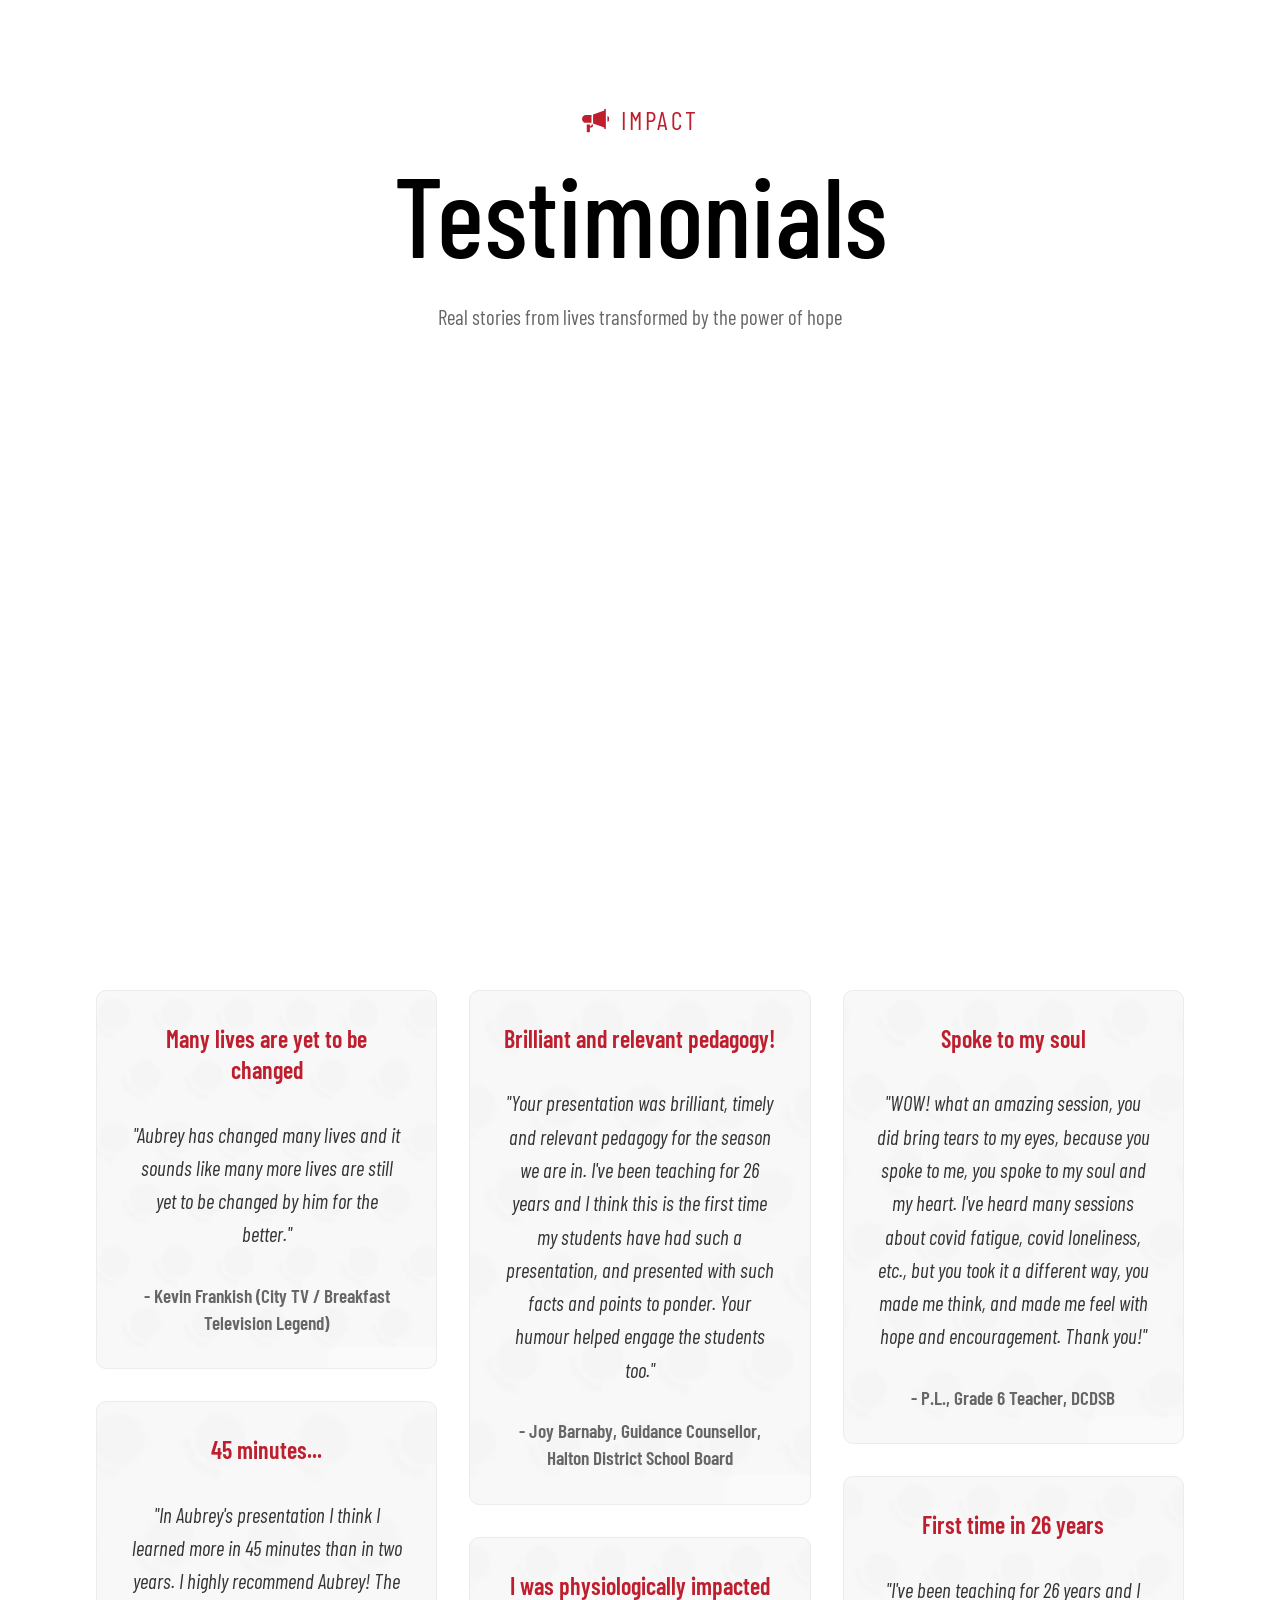
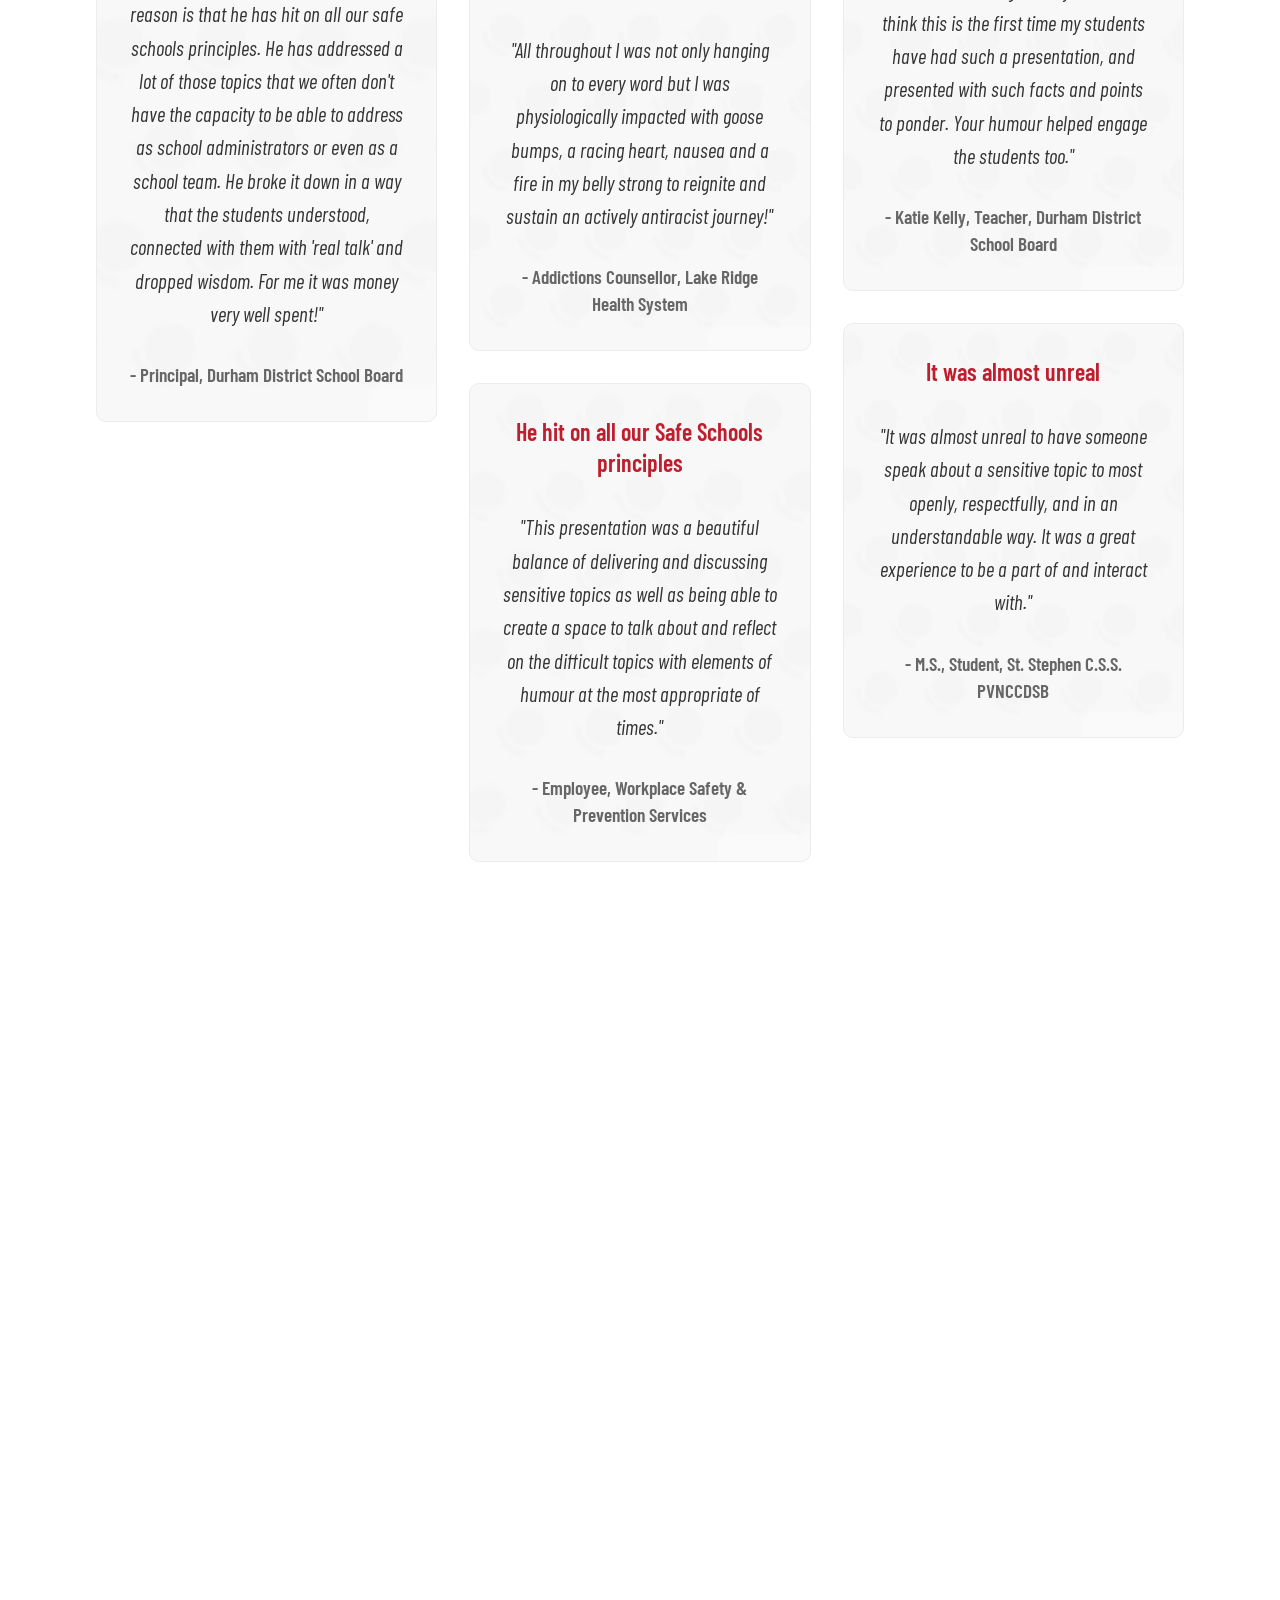
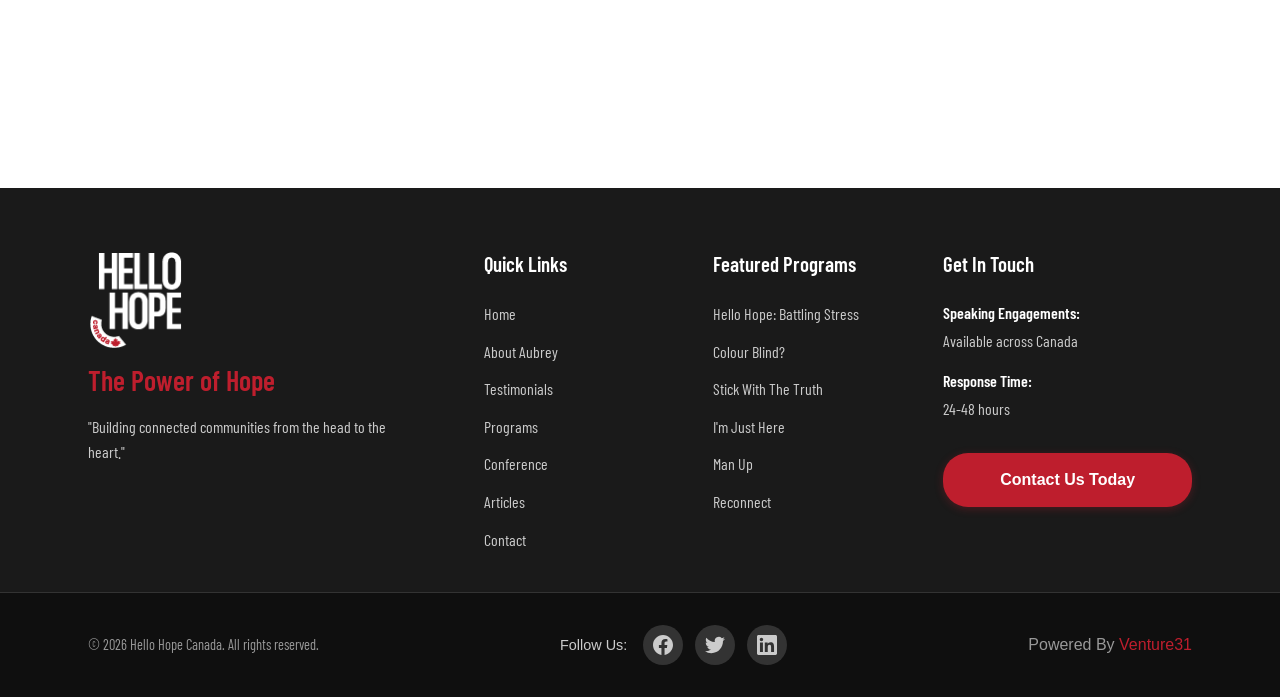
==== commit 075ea0a7: "Changed to select multiple countdown timers on the same page" ====
--- a/index.html
+++ b/index.html
@@ -84,7 +84,7 @@
     <div class="hero_announcement">
       <p class="hero_announcement_text">Stay Sensitized Conference 2027</p>
       <p class="hero_announcement_subtext">Registration Now Open!</p>
-      <div class="countdown">273 : 54 : 12 : 34</div>
+      <div class="countdown">April 1, 2027</div>
       <a href="/conference" class="hero_announcement_btn">Register Now</a>
     </div>
     <button class="sound-toggle" id="soundToggle" aria-label="Toggle sound">
--- a/styles/main.css
+++ b/styles/main.css
@@ -1163,6 +1163,21 @@
   break-inside: avoid;
 }
 
+.conference_testimonial_card {
+  /* background-image: url('../logos/pattern/light_gray_hello_hope_patterns.png'); */
+  background-size: cover;
+  background-repeat: no-repeat;
+  background-position: center;
+  border: 1px solid #ececec;
+  border-radius: 10px;
+  padding: 2rem;
+  /* box-shadow: 0 2px 10px rgba(0, 0, 0, 0.1); */
+  display: flex;
+  flex-direction: column;
+  margin-bottom: 2rem;
+  break-inside: avoid;
+}
+
 .testimonial_card:hover {
   transform: translateY(-3px);
   background-size: 110% 110%;
--- a/styles/main.css
+++ b/styles/main.css
@@ -1163,6 +1163,21 @@
   break-inside: avoid;
 }
 
+.conference_testimonial_card {
+  /* background-image: url('../logos/pattern/light_gray_hello_hope_patterns.png'); */
+  background-size: cover;
+  background-repeat: no-repeat;
+  background-position: center;
+  border: 1px solid #ececec;
+  border-radius: 10px;
+  padding: 2rem;
+  /* box-shadow: 0 2px 10px rgba(0, 0, 0, 0.1); */
+  display: flex;
+  flex-direction: column;
+  margin-bottom: 2rem;
+  break-inside: avoid;
+}
+
 .testimonial_card:hover {
   transform: translateY(-3px);
   background-size: 110% 110%;
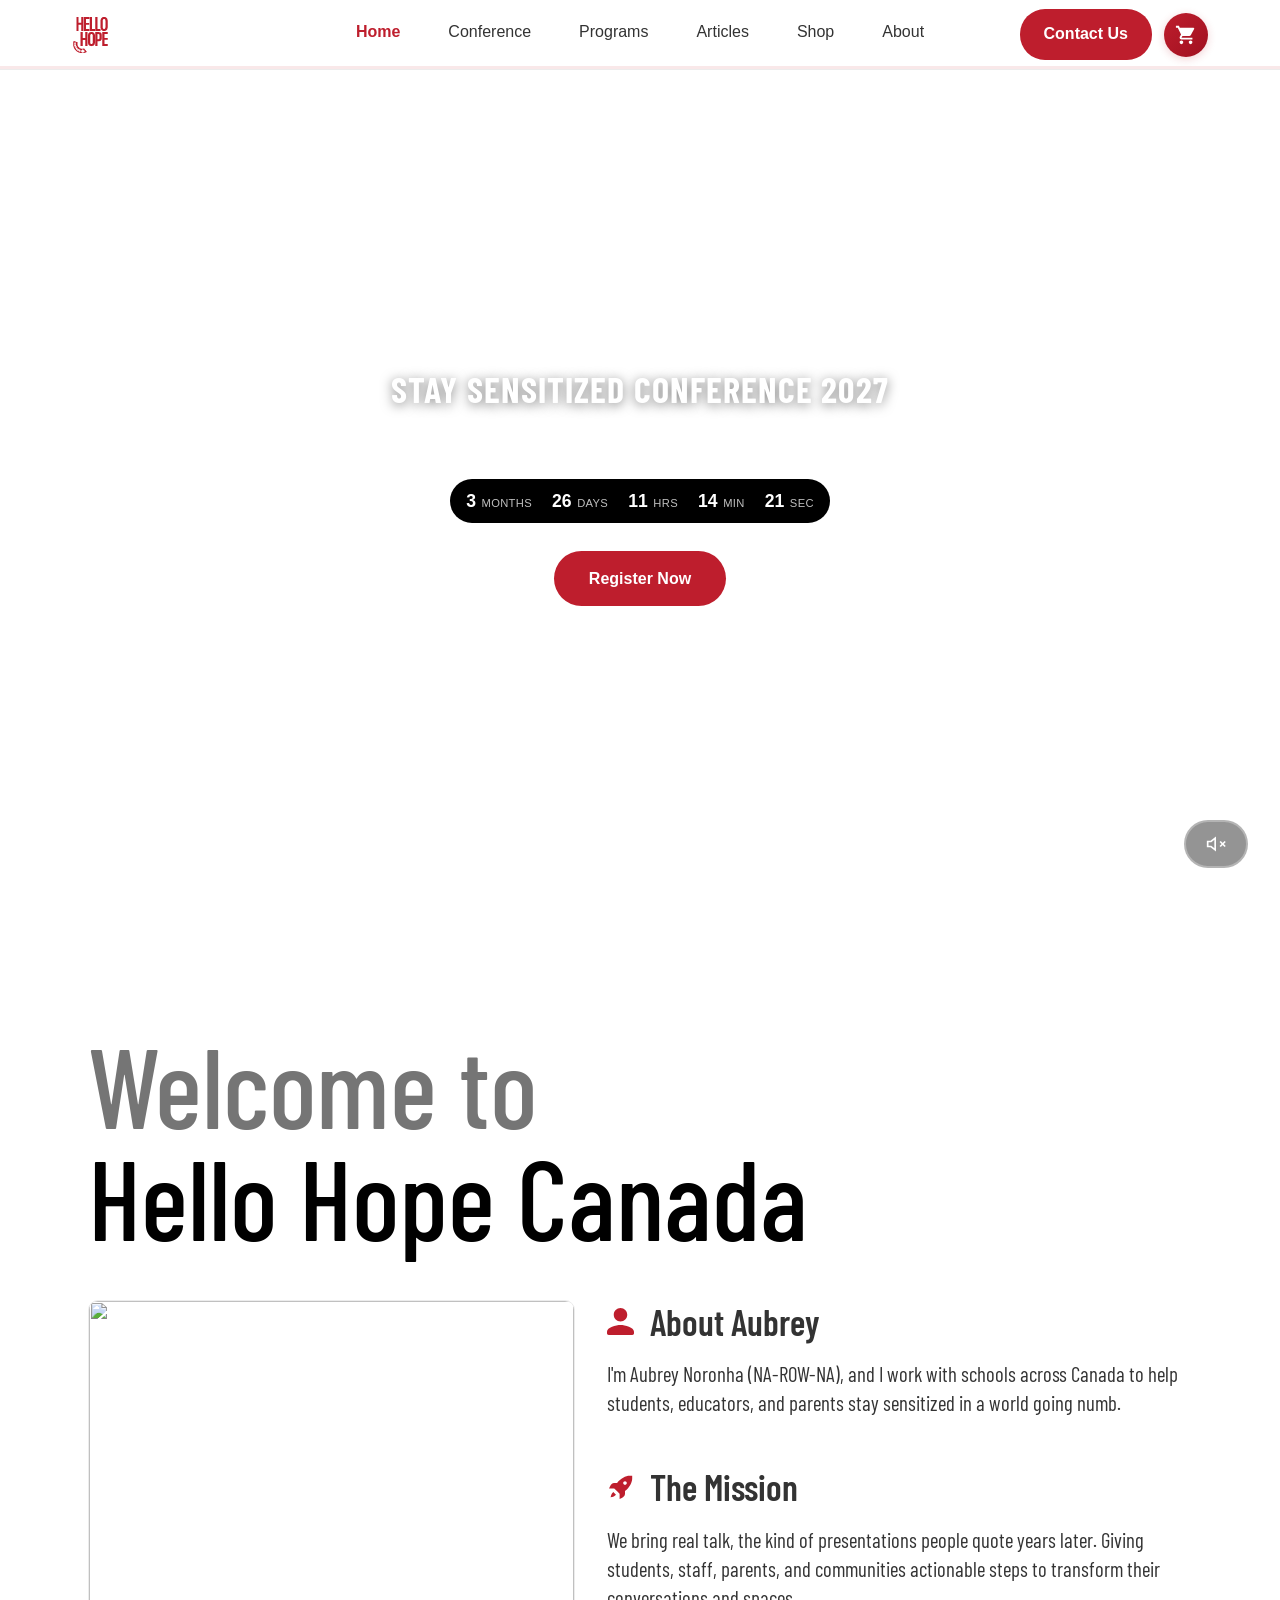
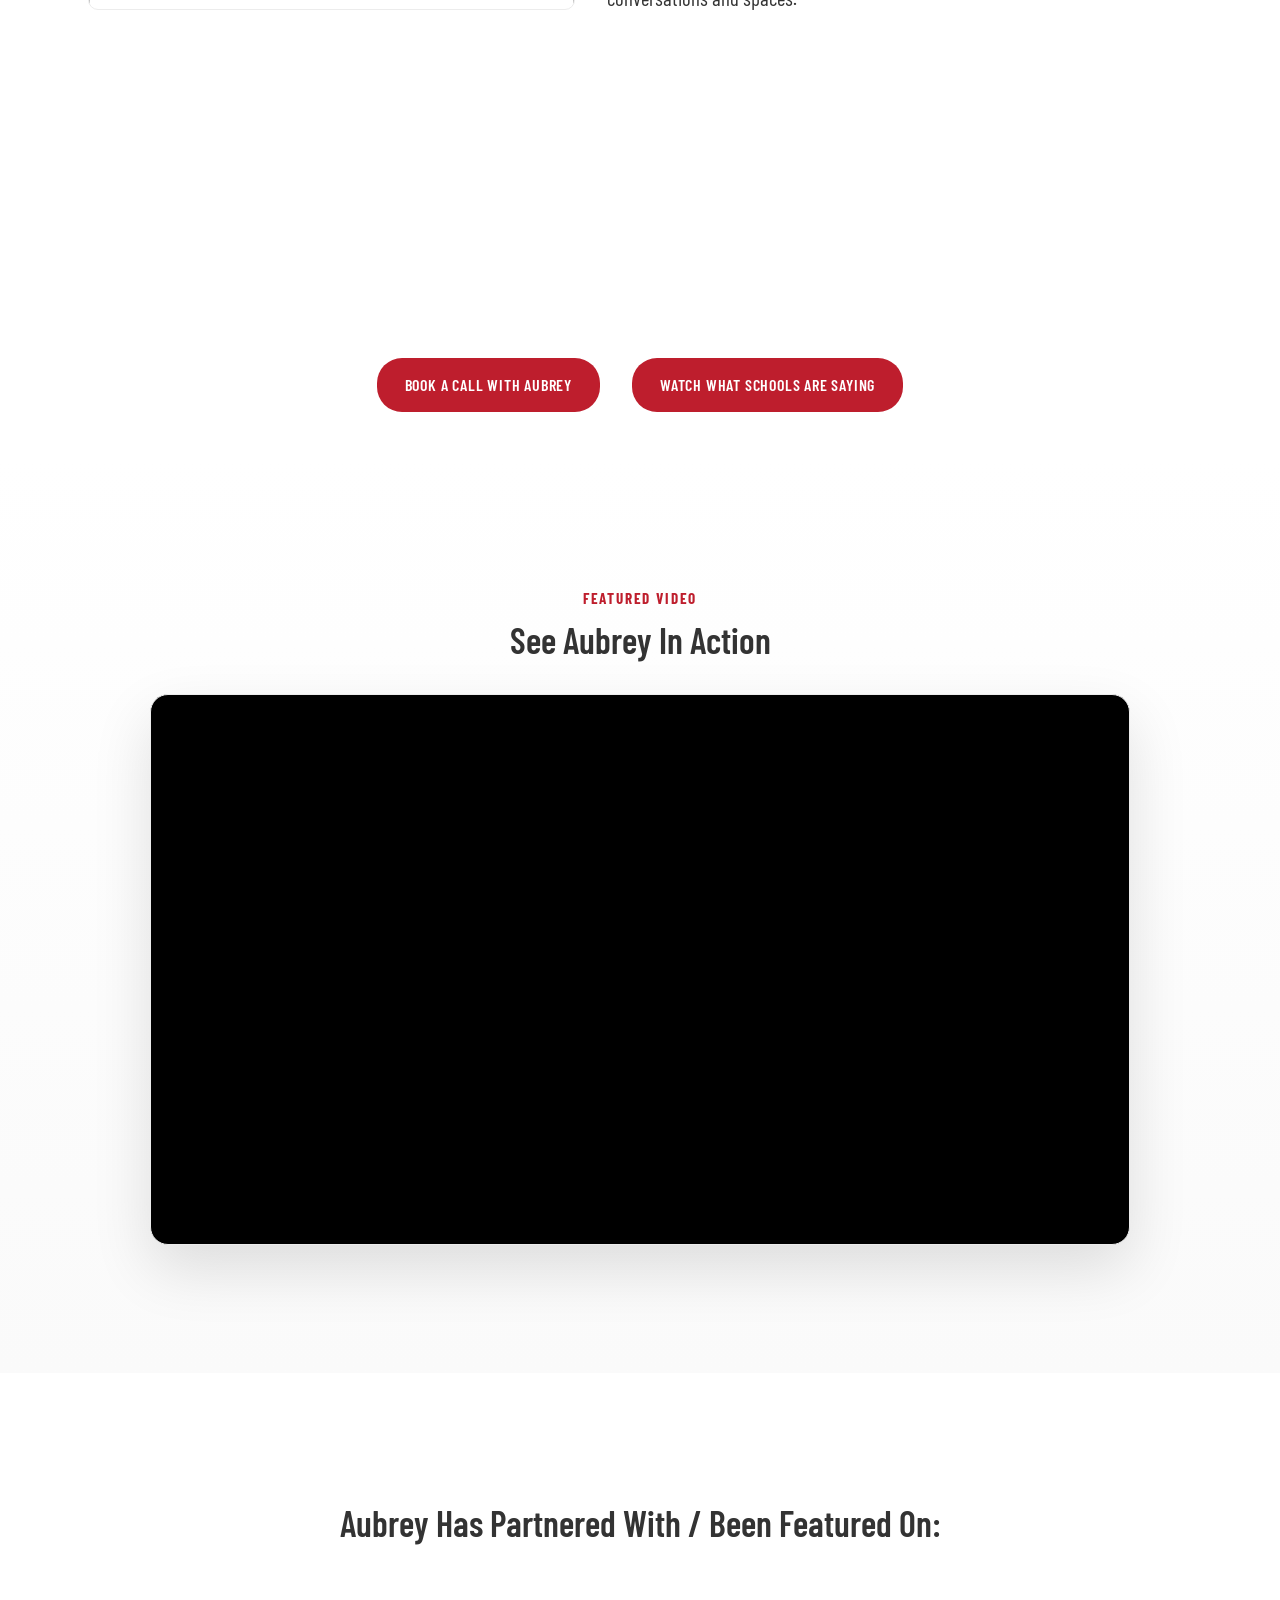
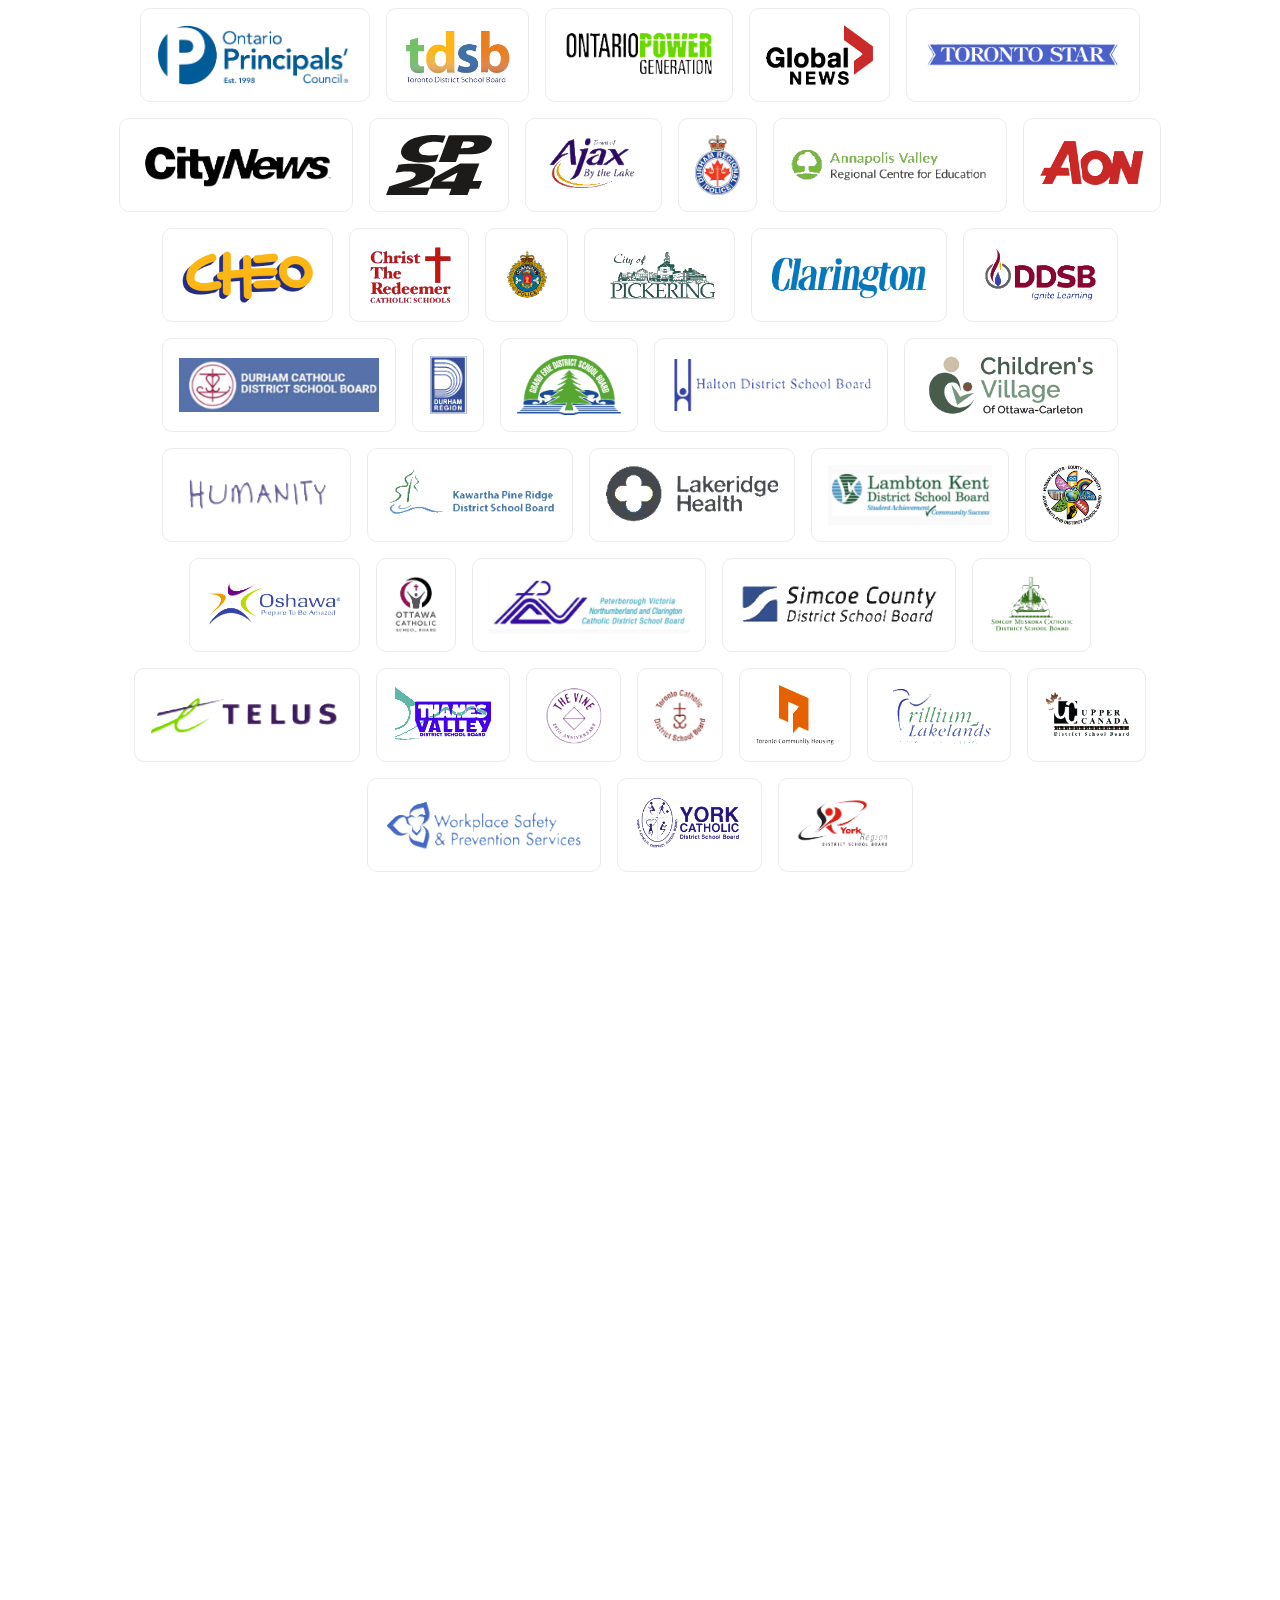
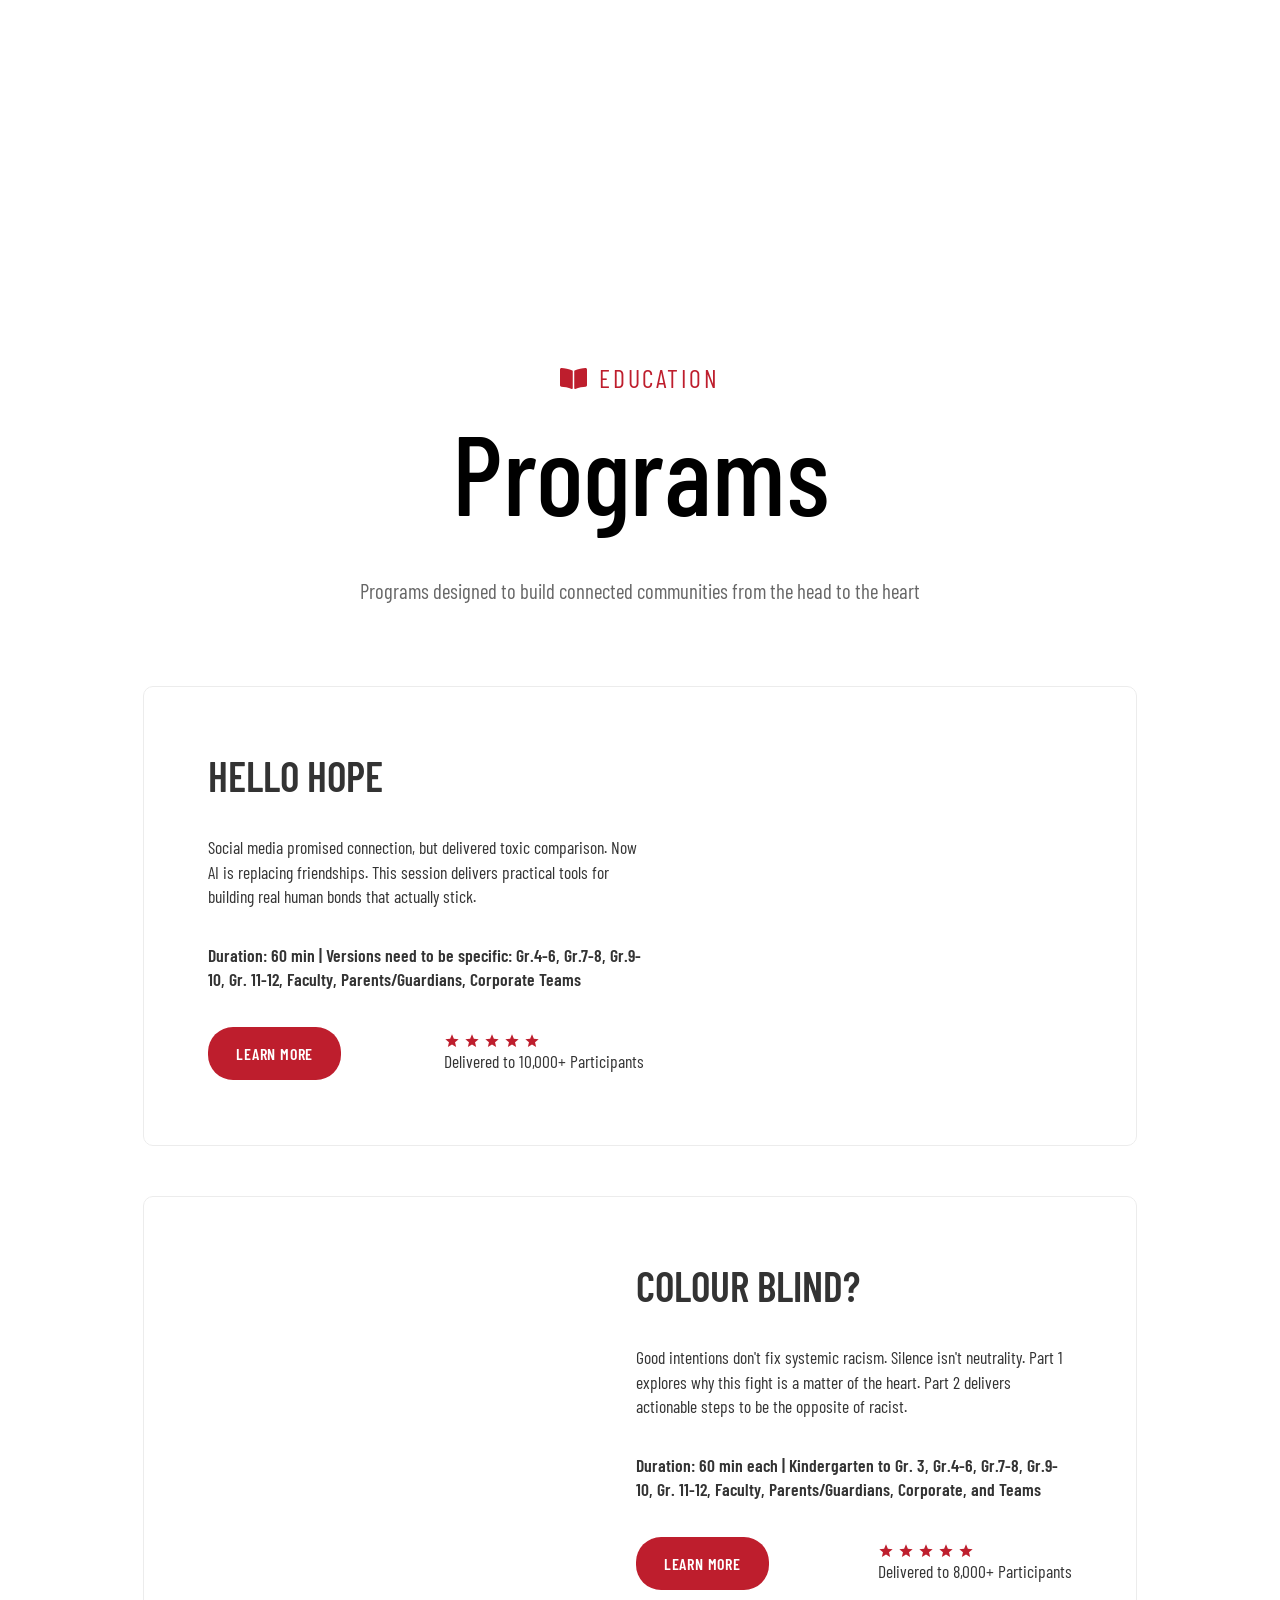
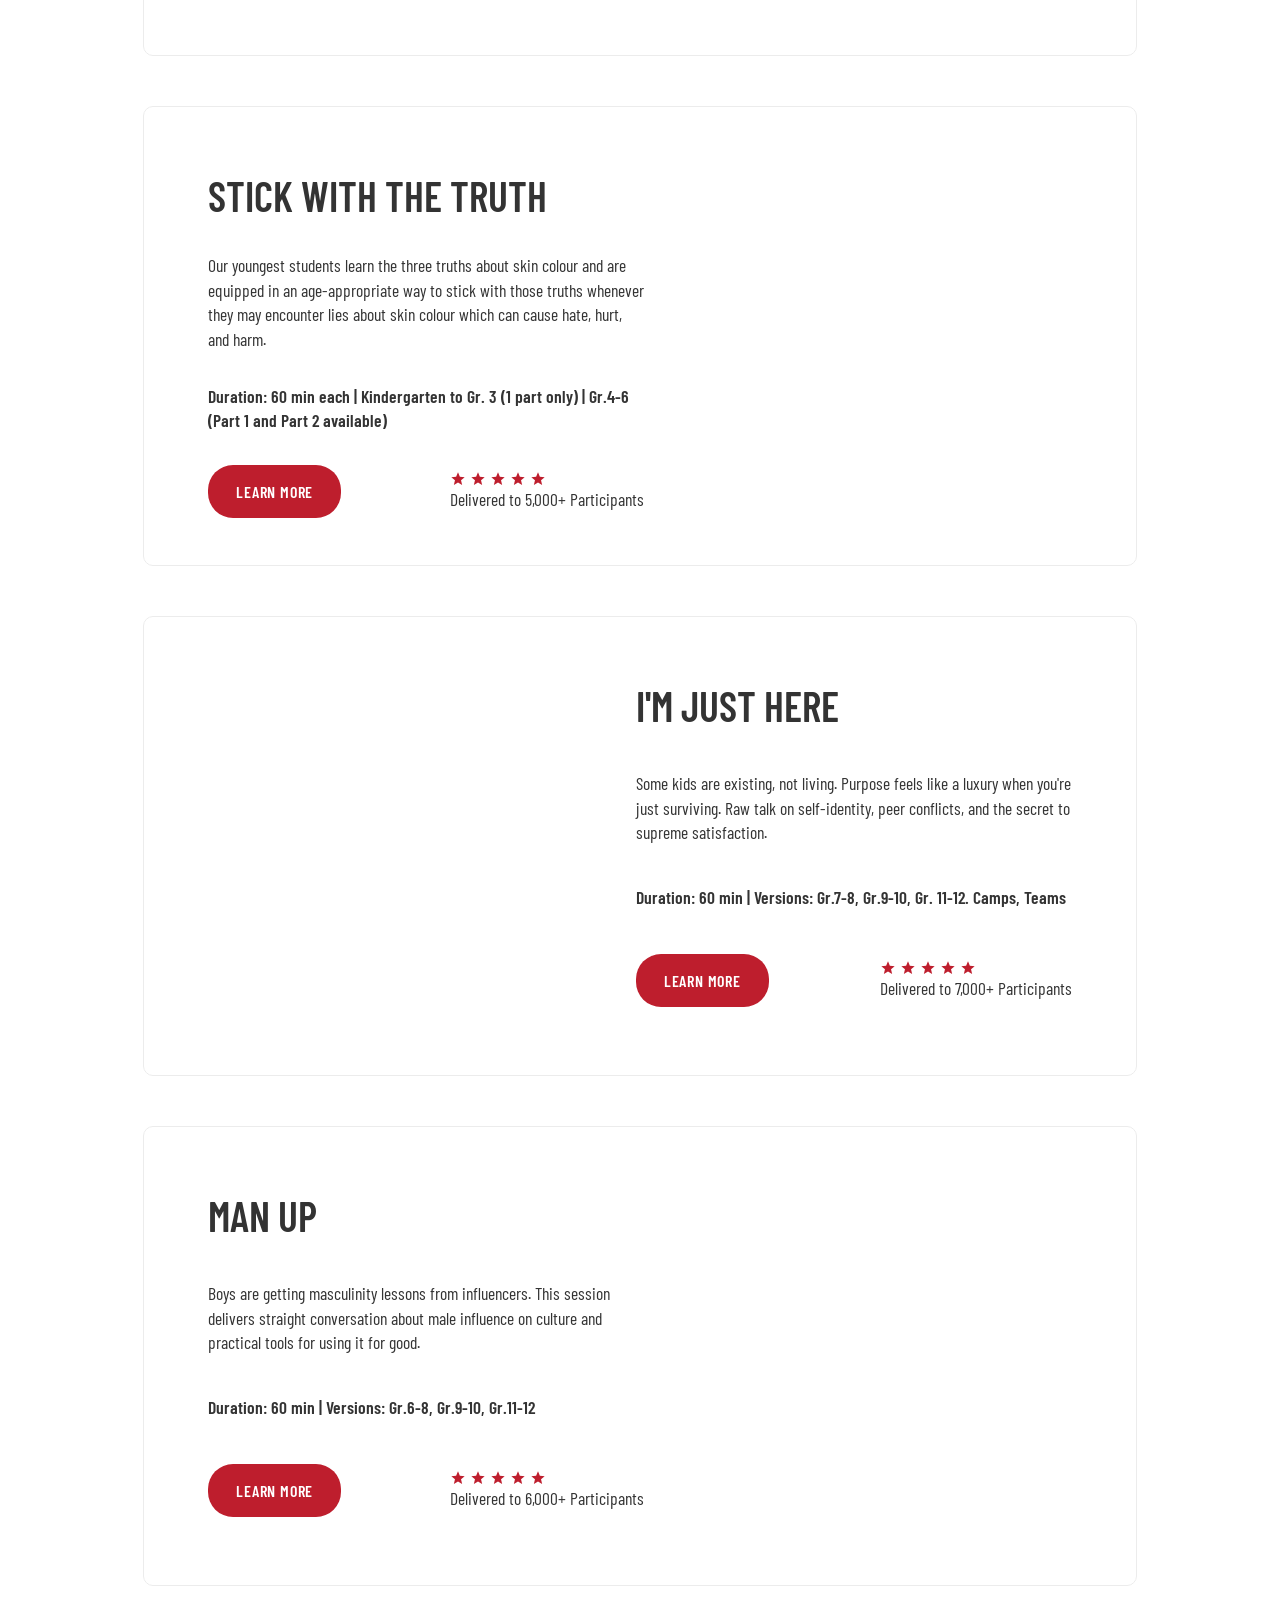
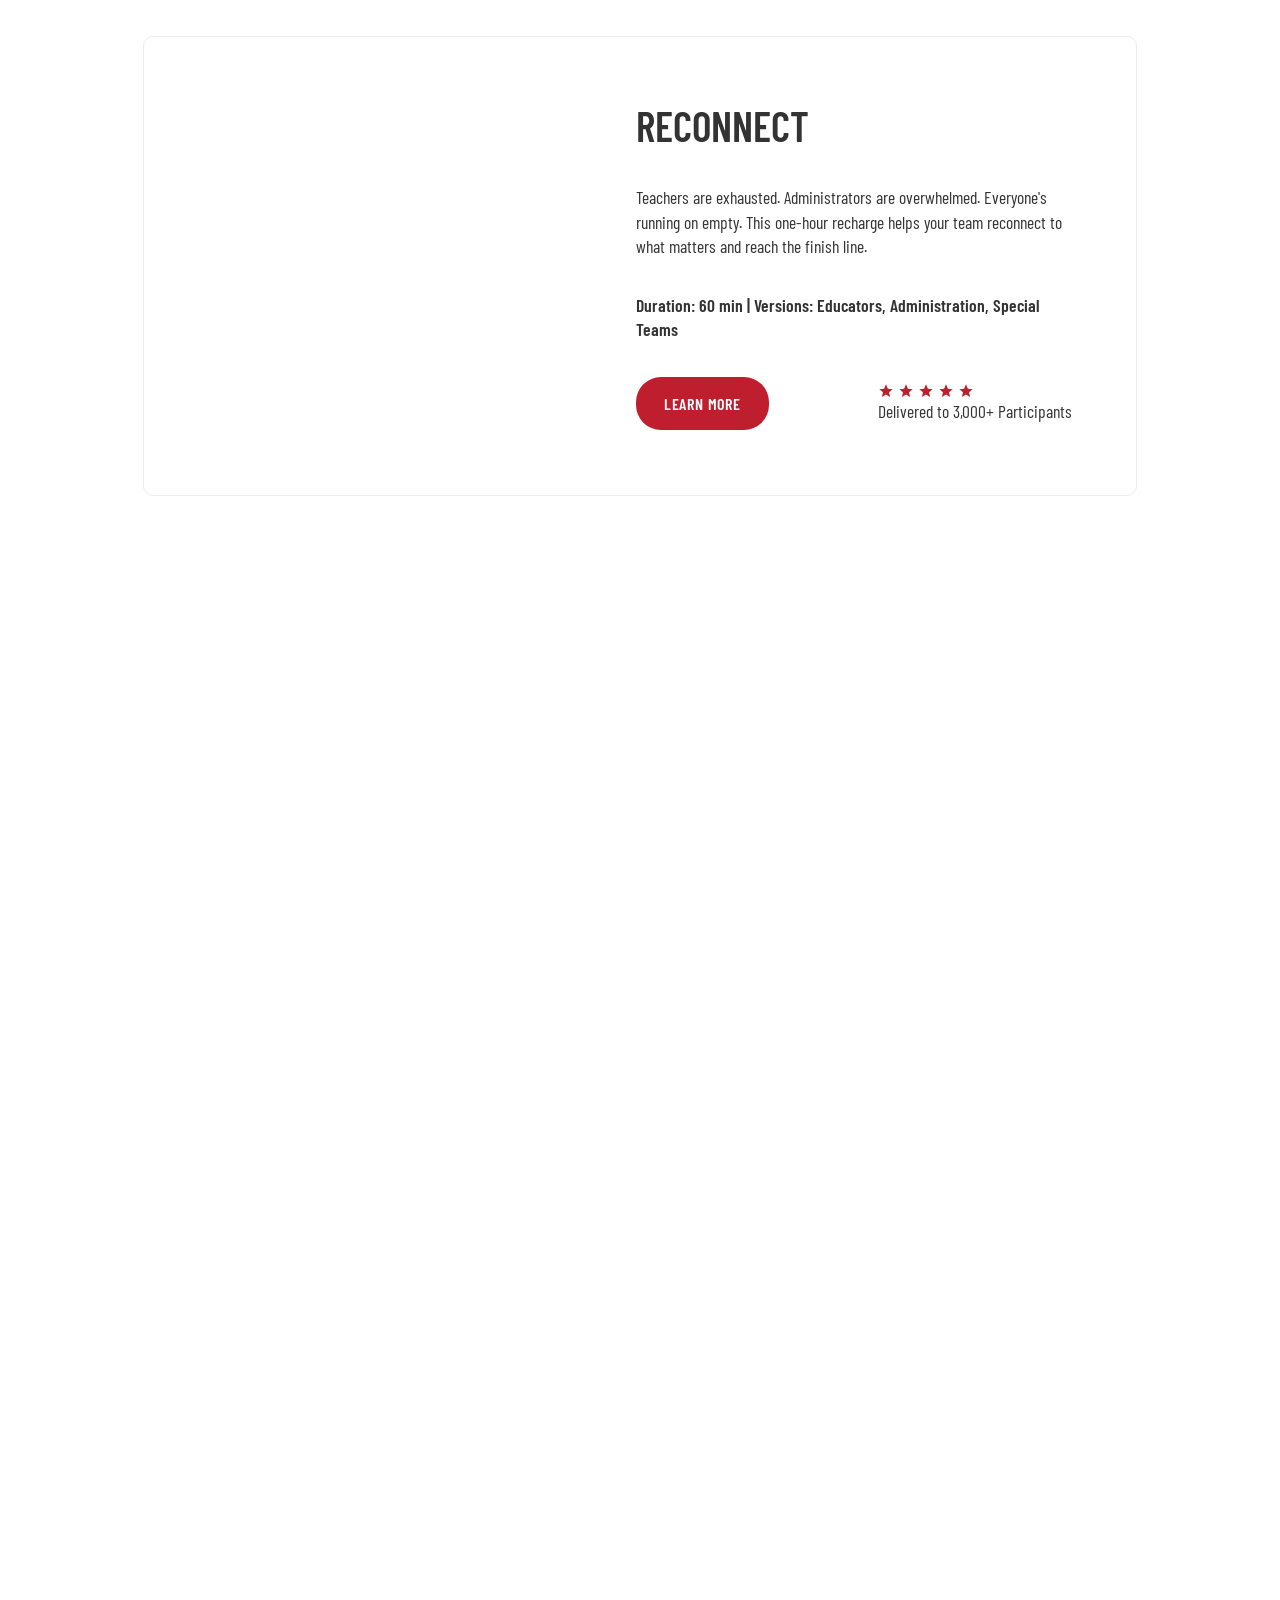
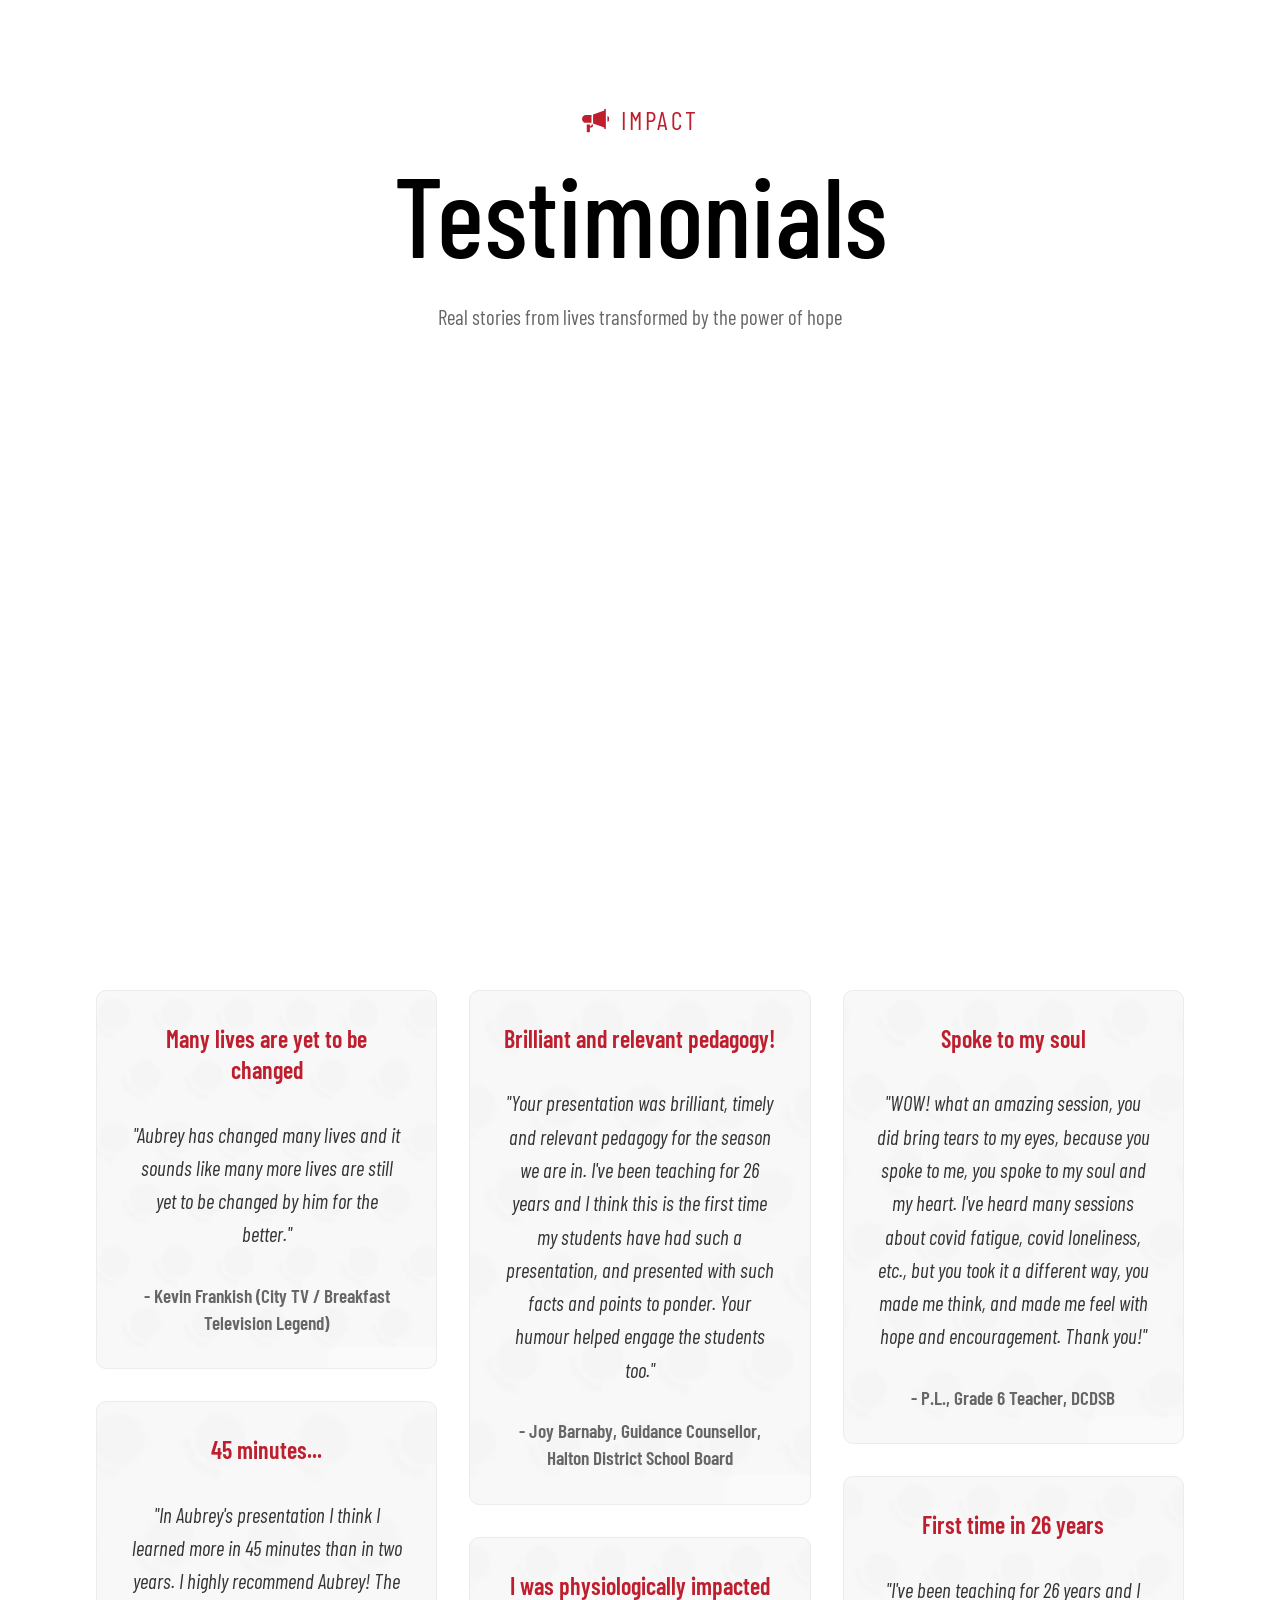
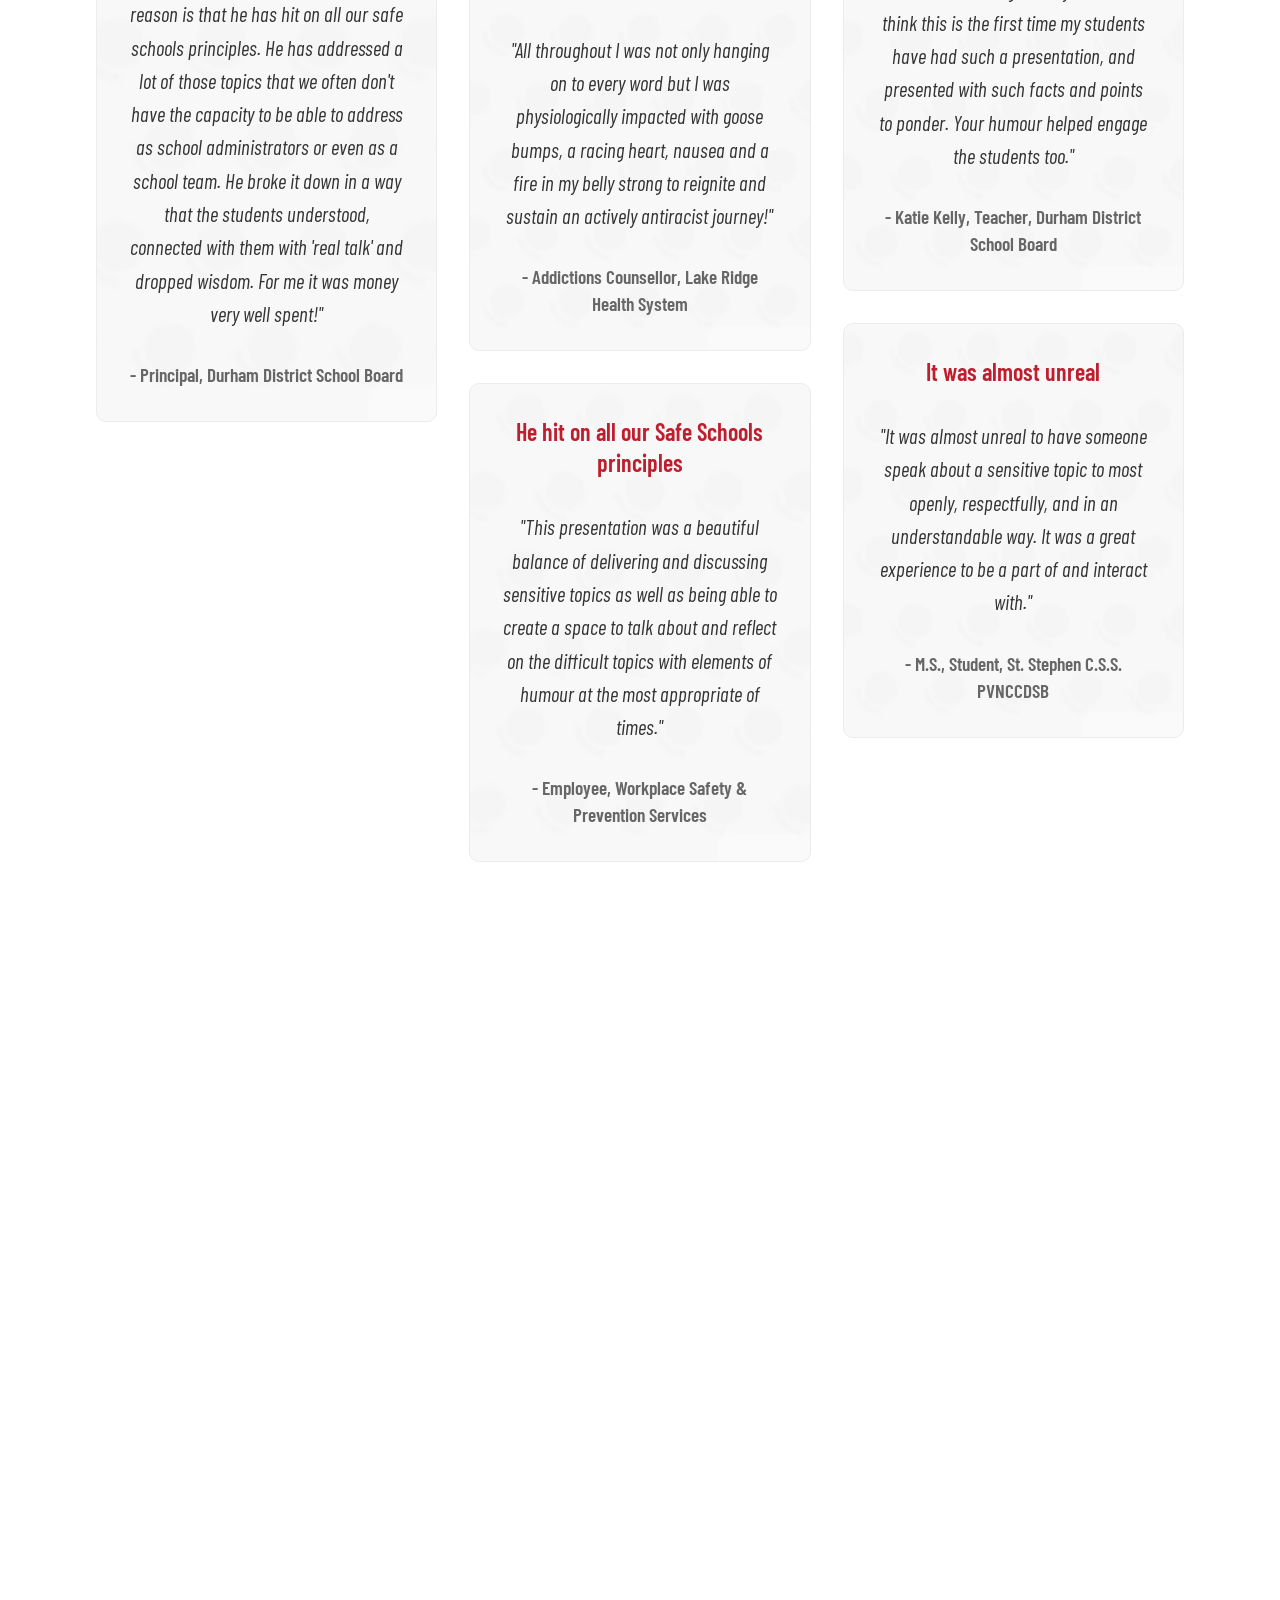
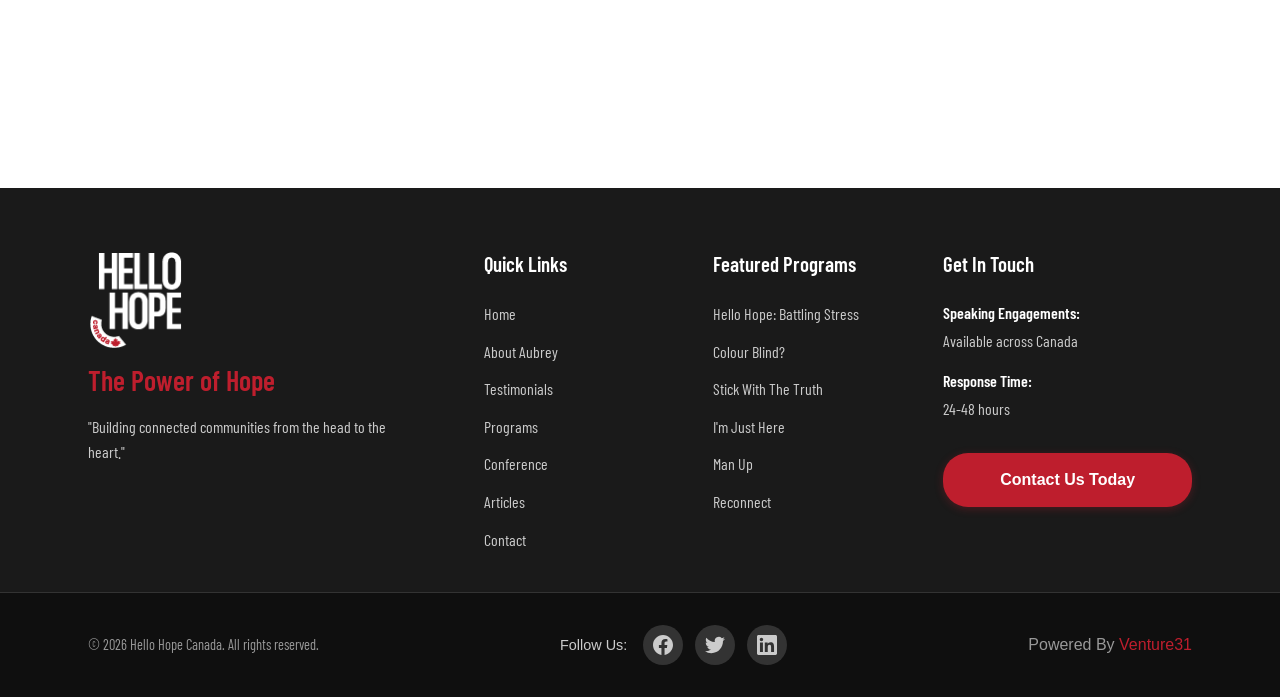
==== commit 2a25c441: "Added time tags, change artist title" ====
--- a/index.html
+++ b/index.html
@@ -84,7 +84,7 @@
     <div class="hero_announcement">
       <p class="hero_announcement_text">Stay Sensitized Conference 2027</p>
       <p class="hero_announcement_subtext">Registration Now Open!</p>
-      <div class="countdown">April 1, 2027</div>
+      <div class="countdown"><time datetime="2027-04-01 18:00">April 1, 2027</time></div>
       <a href="/conference" class="hero_announcement_btn">Register Now</a>
     </div>
     <button class="sound-toggle" id="soundToggle" aria-label="Toggle sound">
